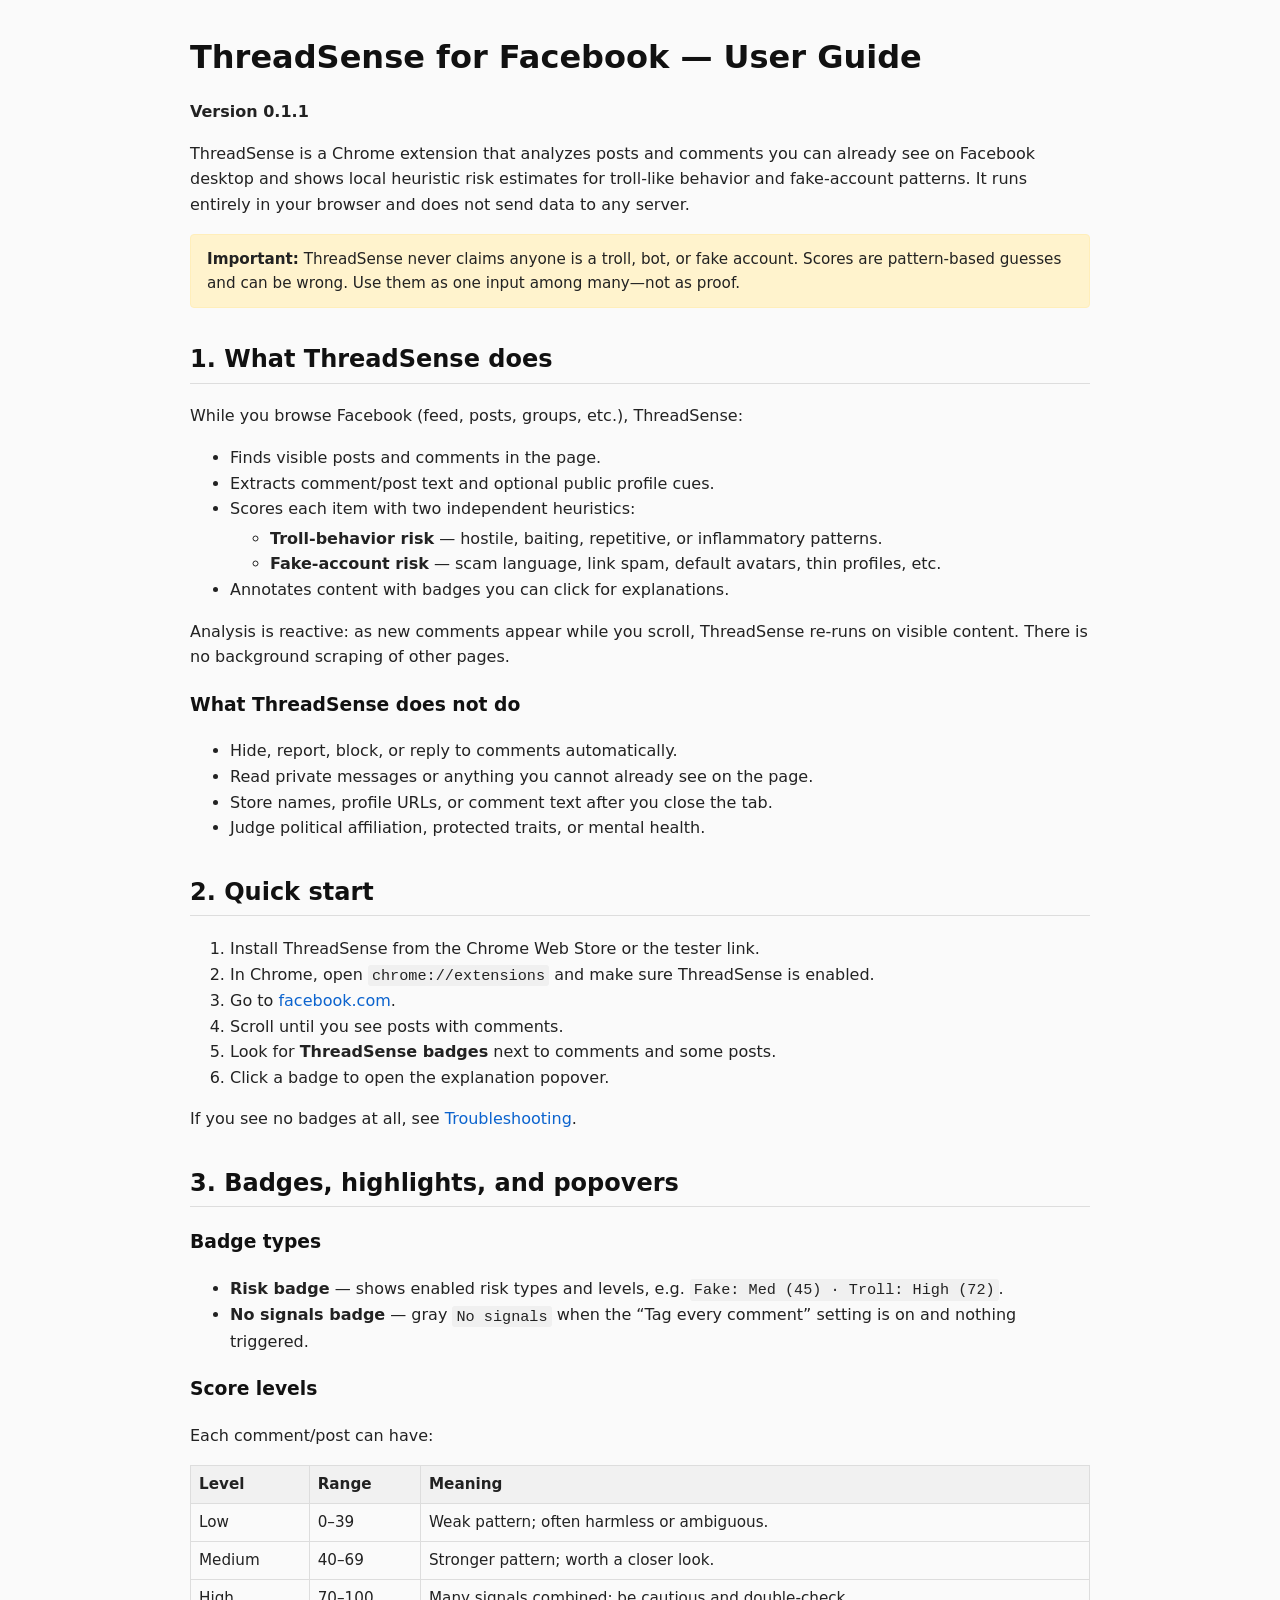
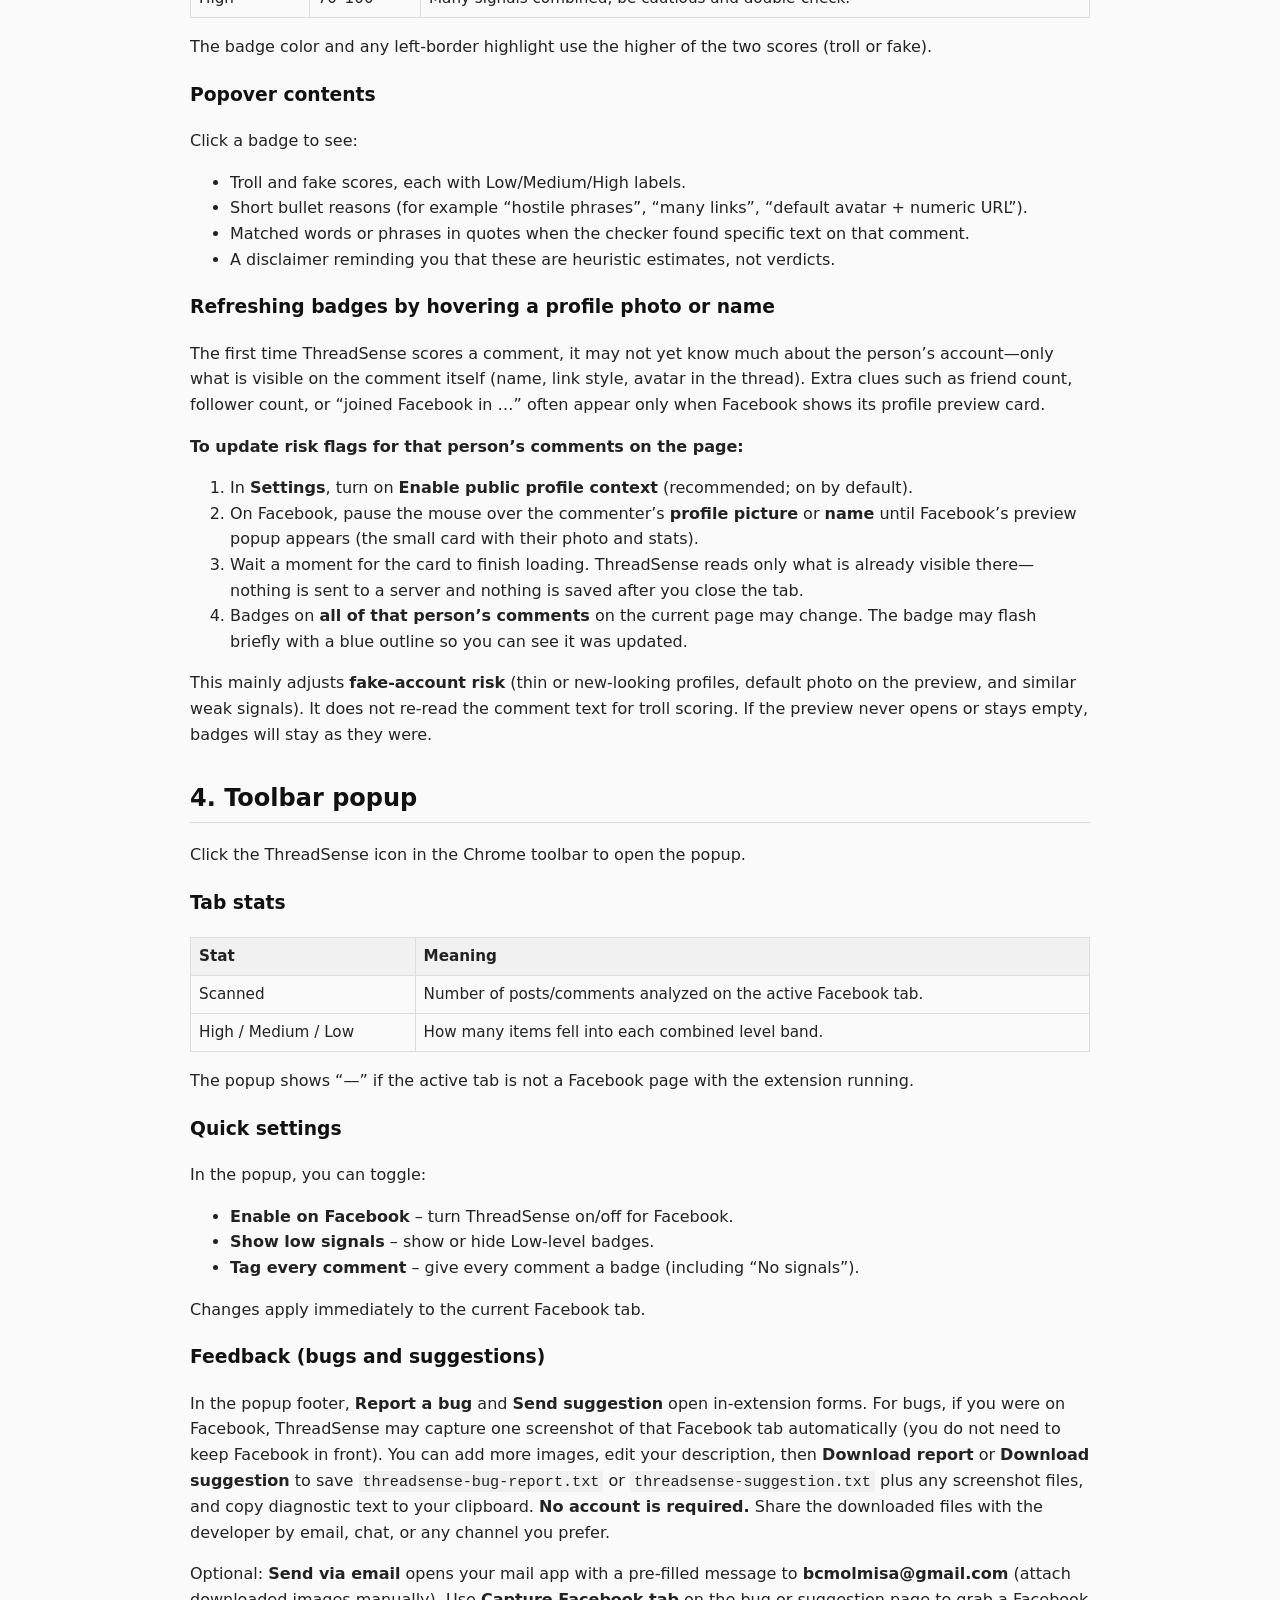
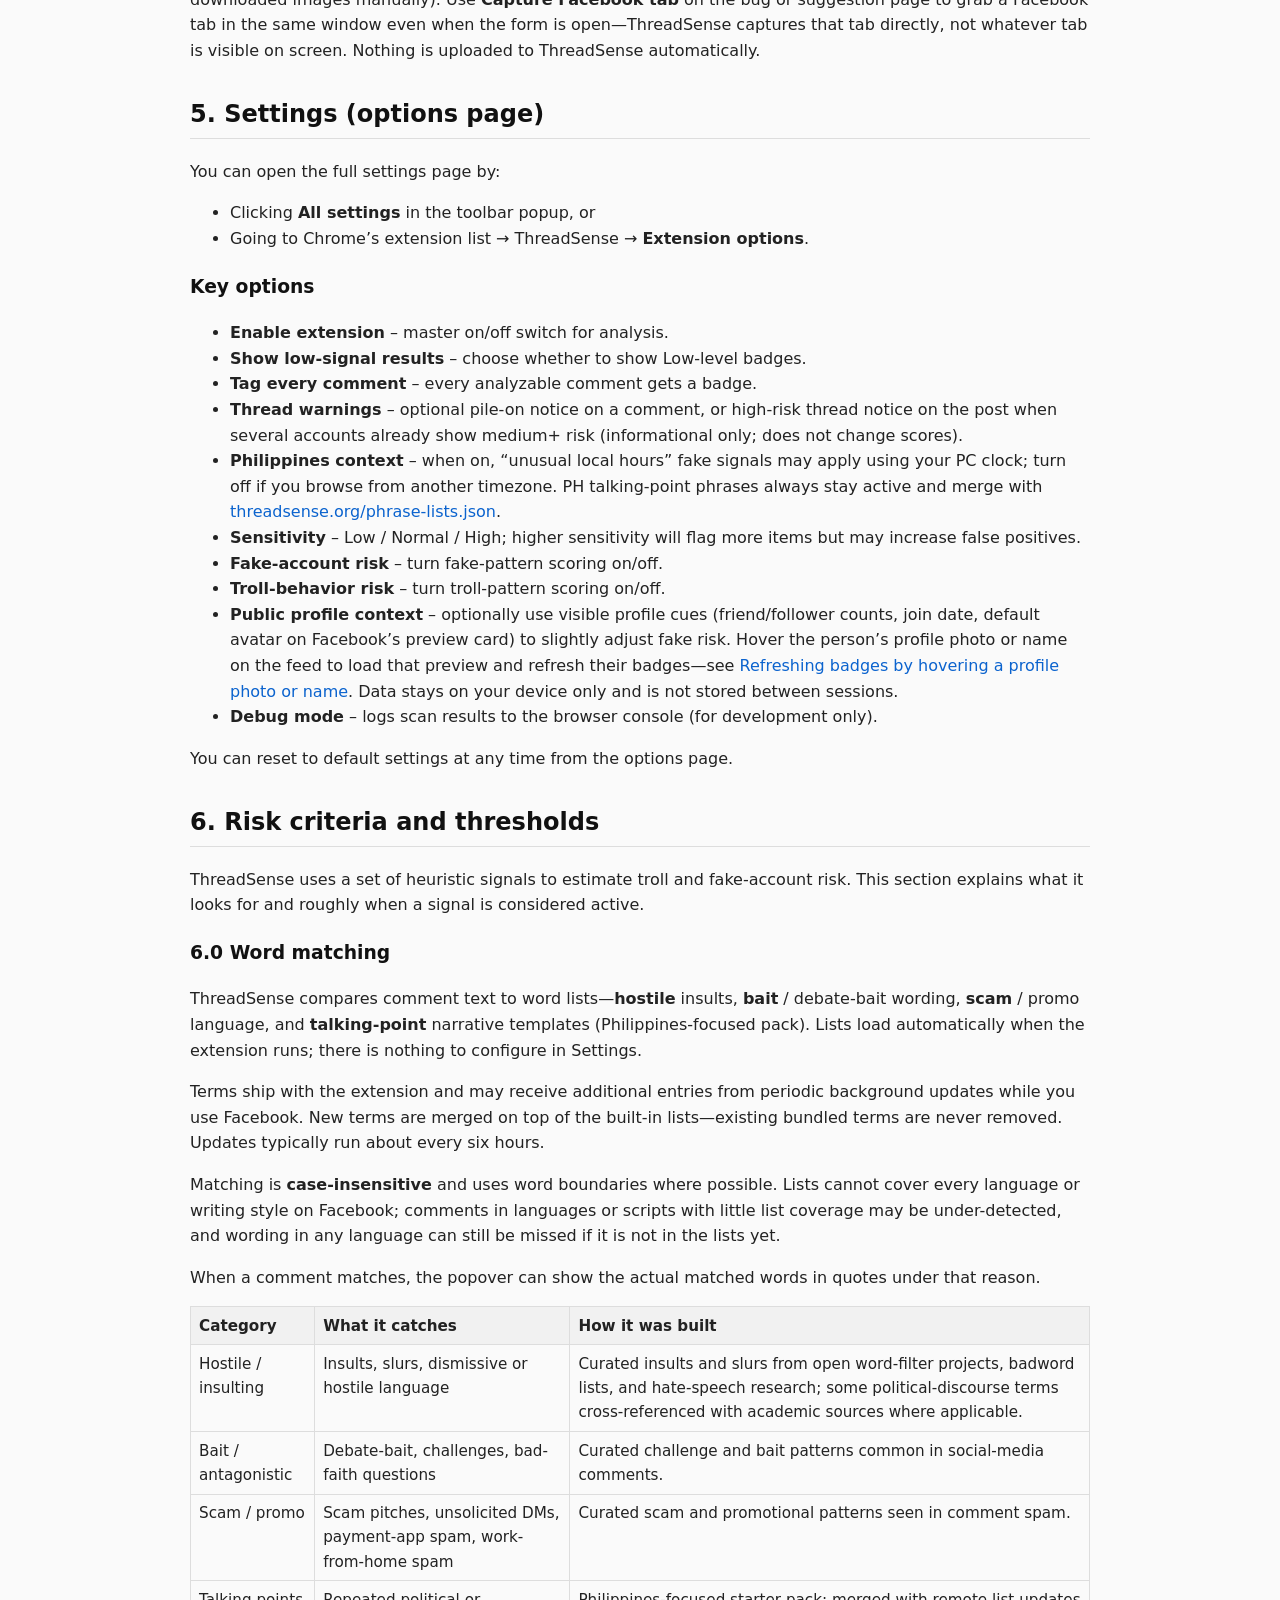
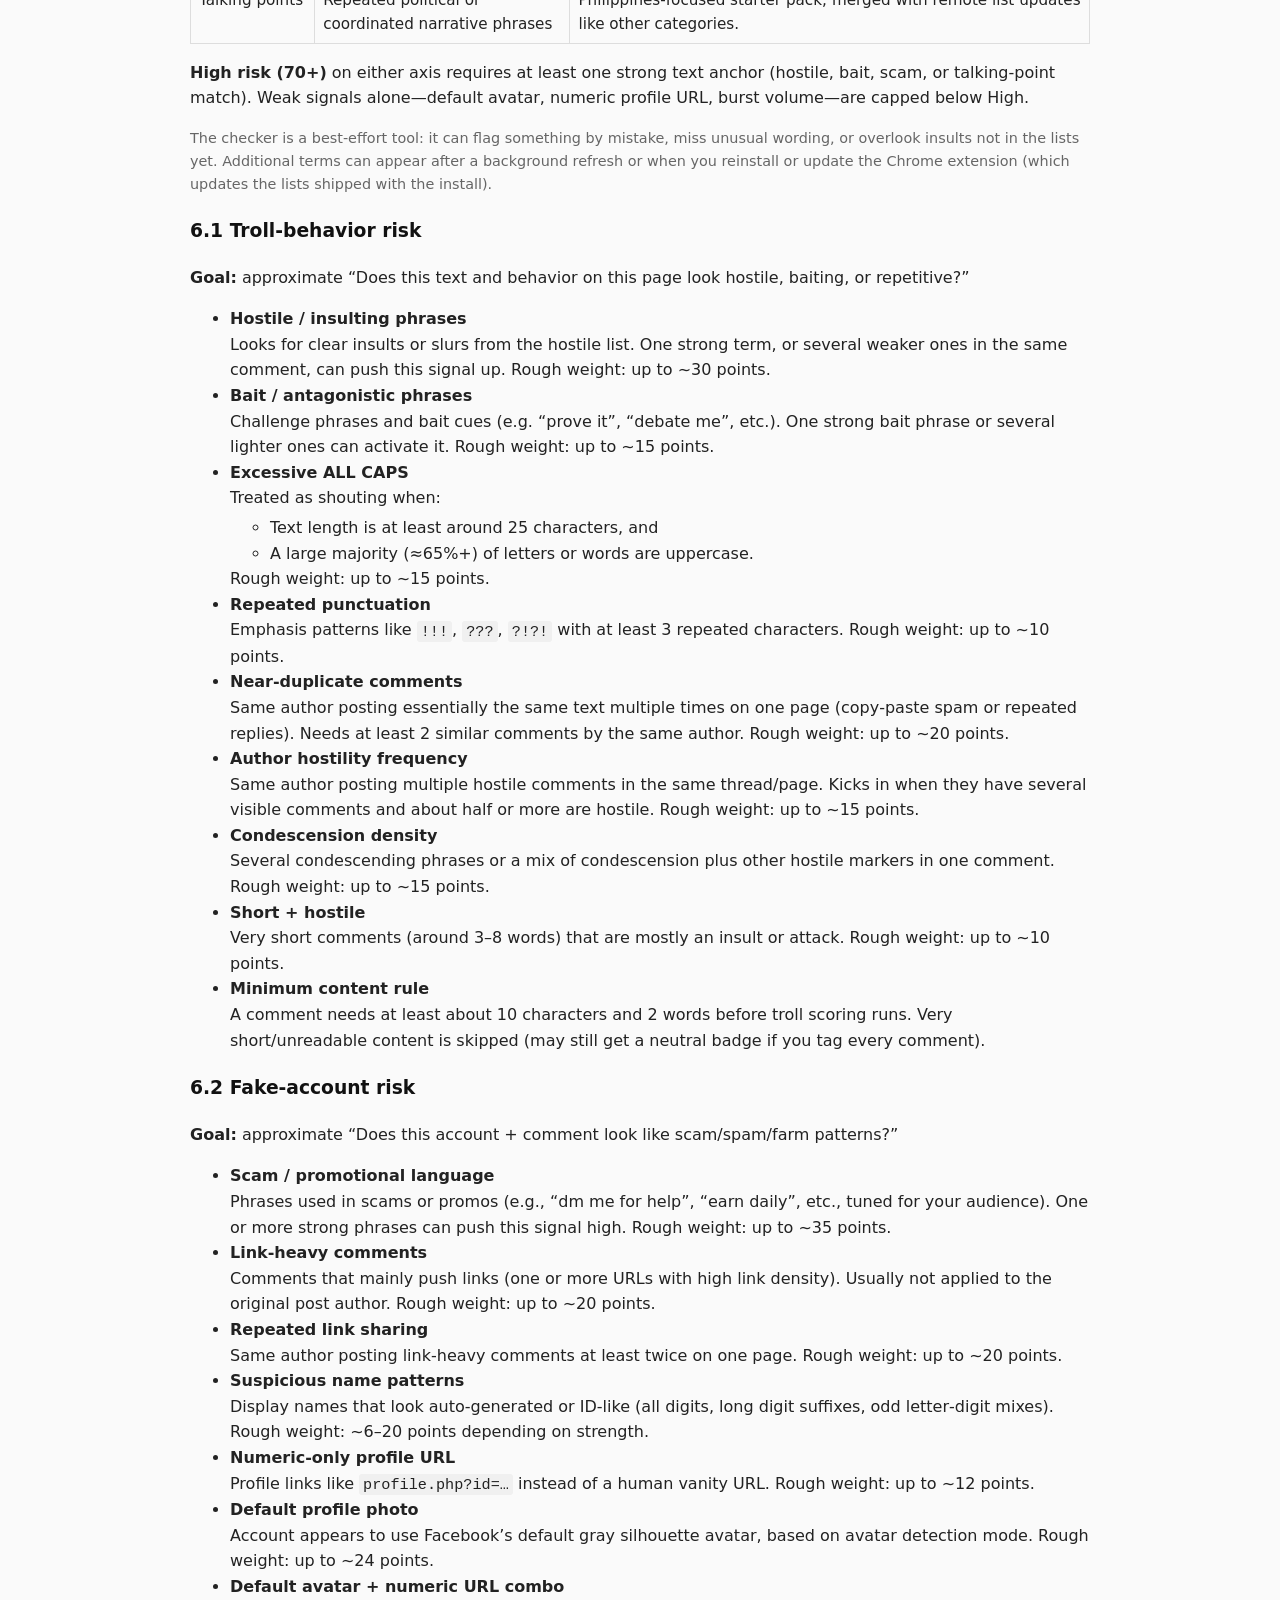
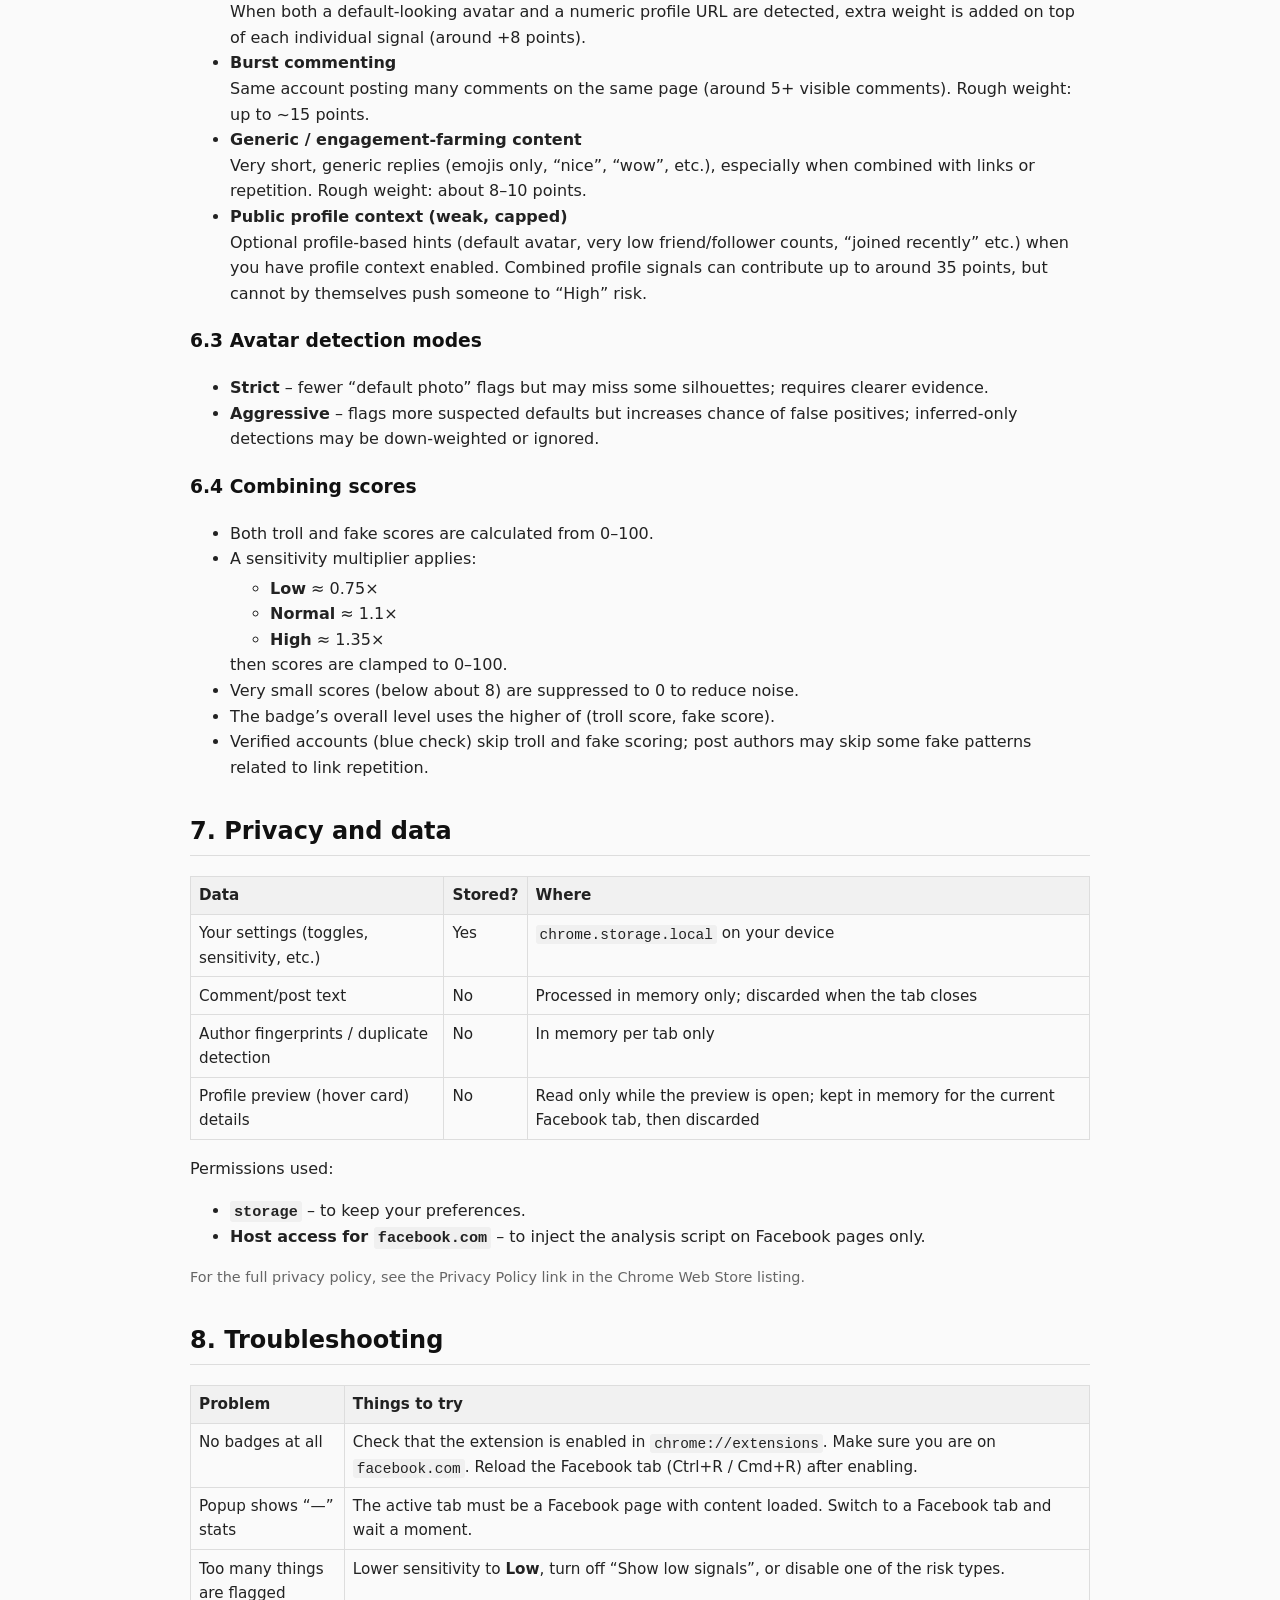
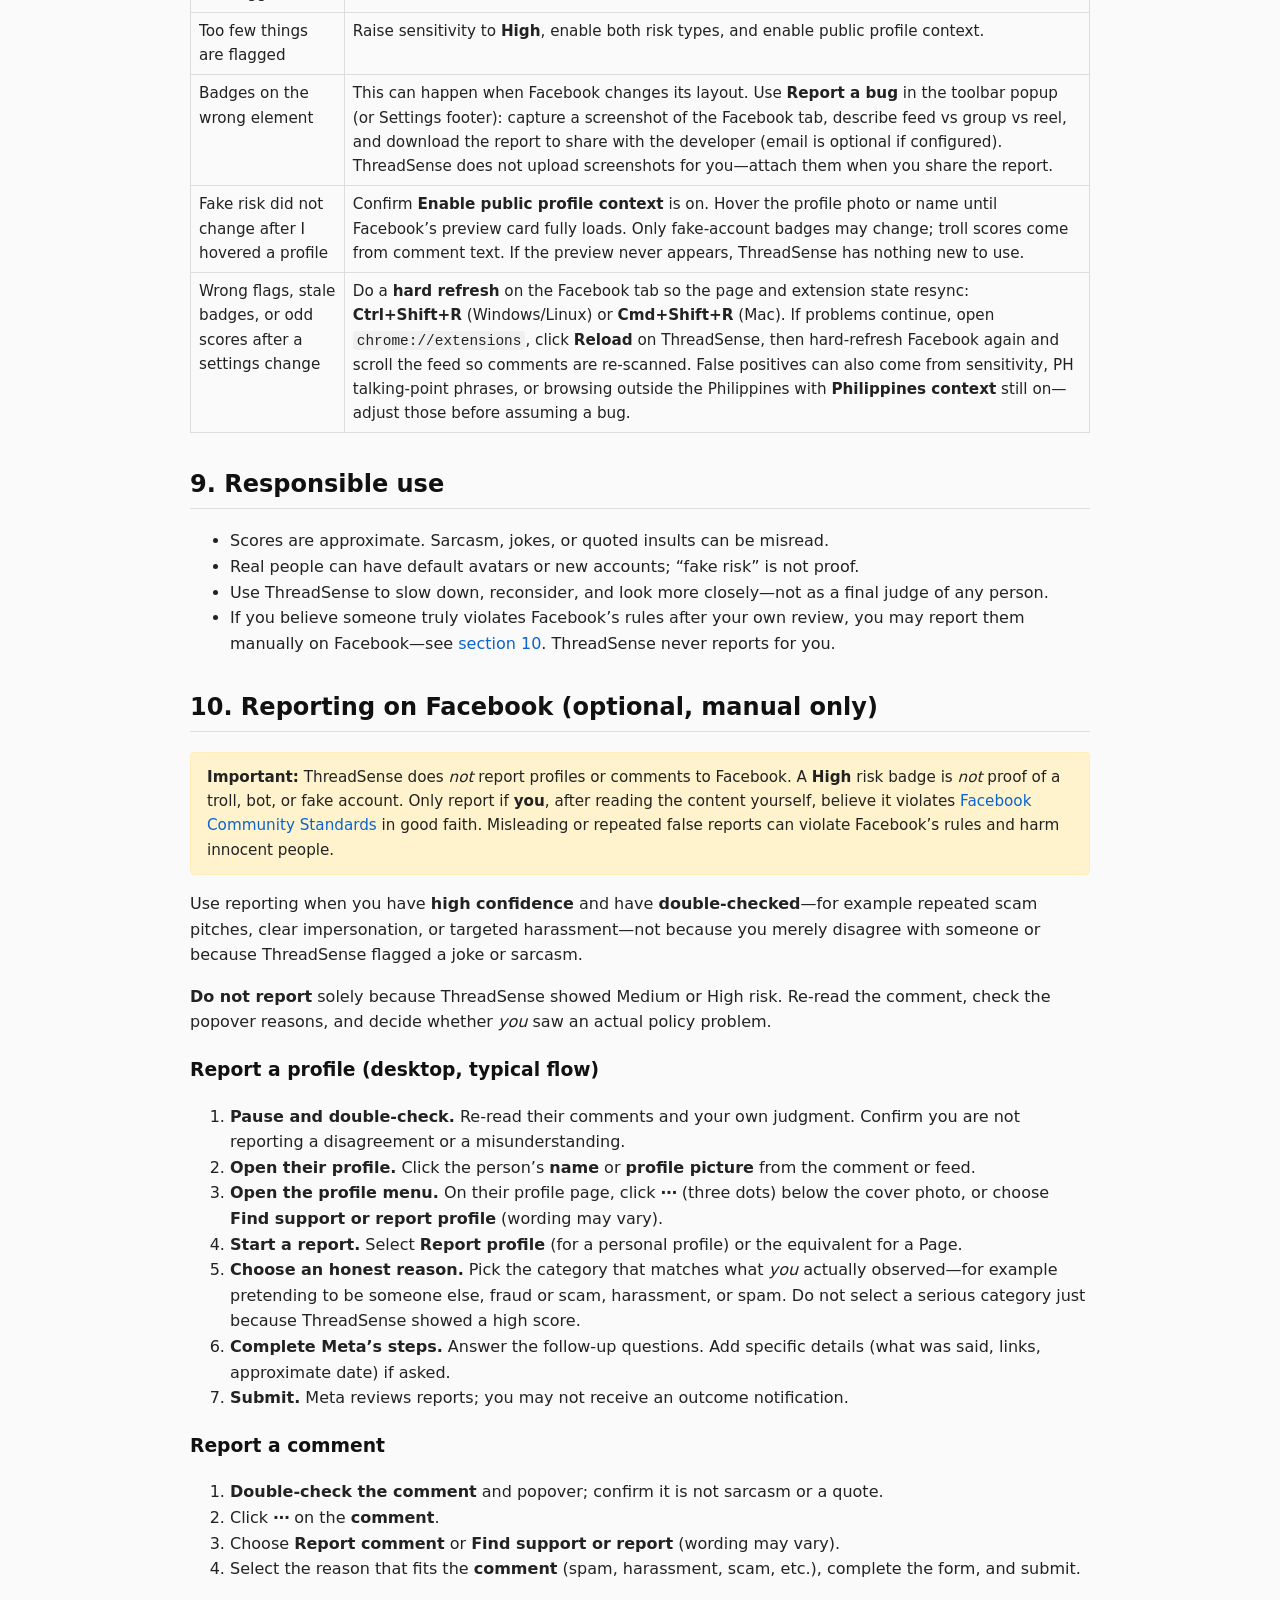
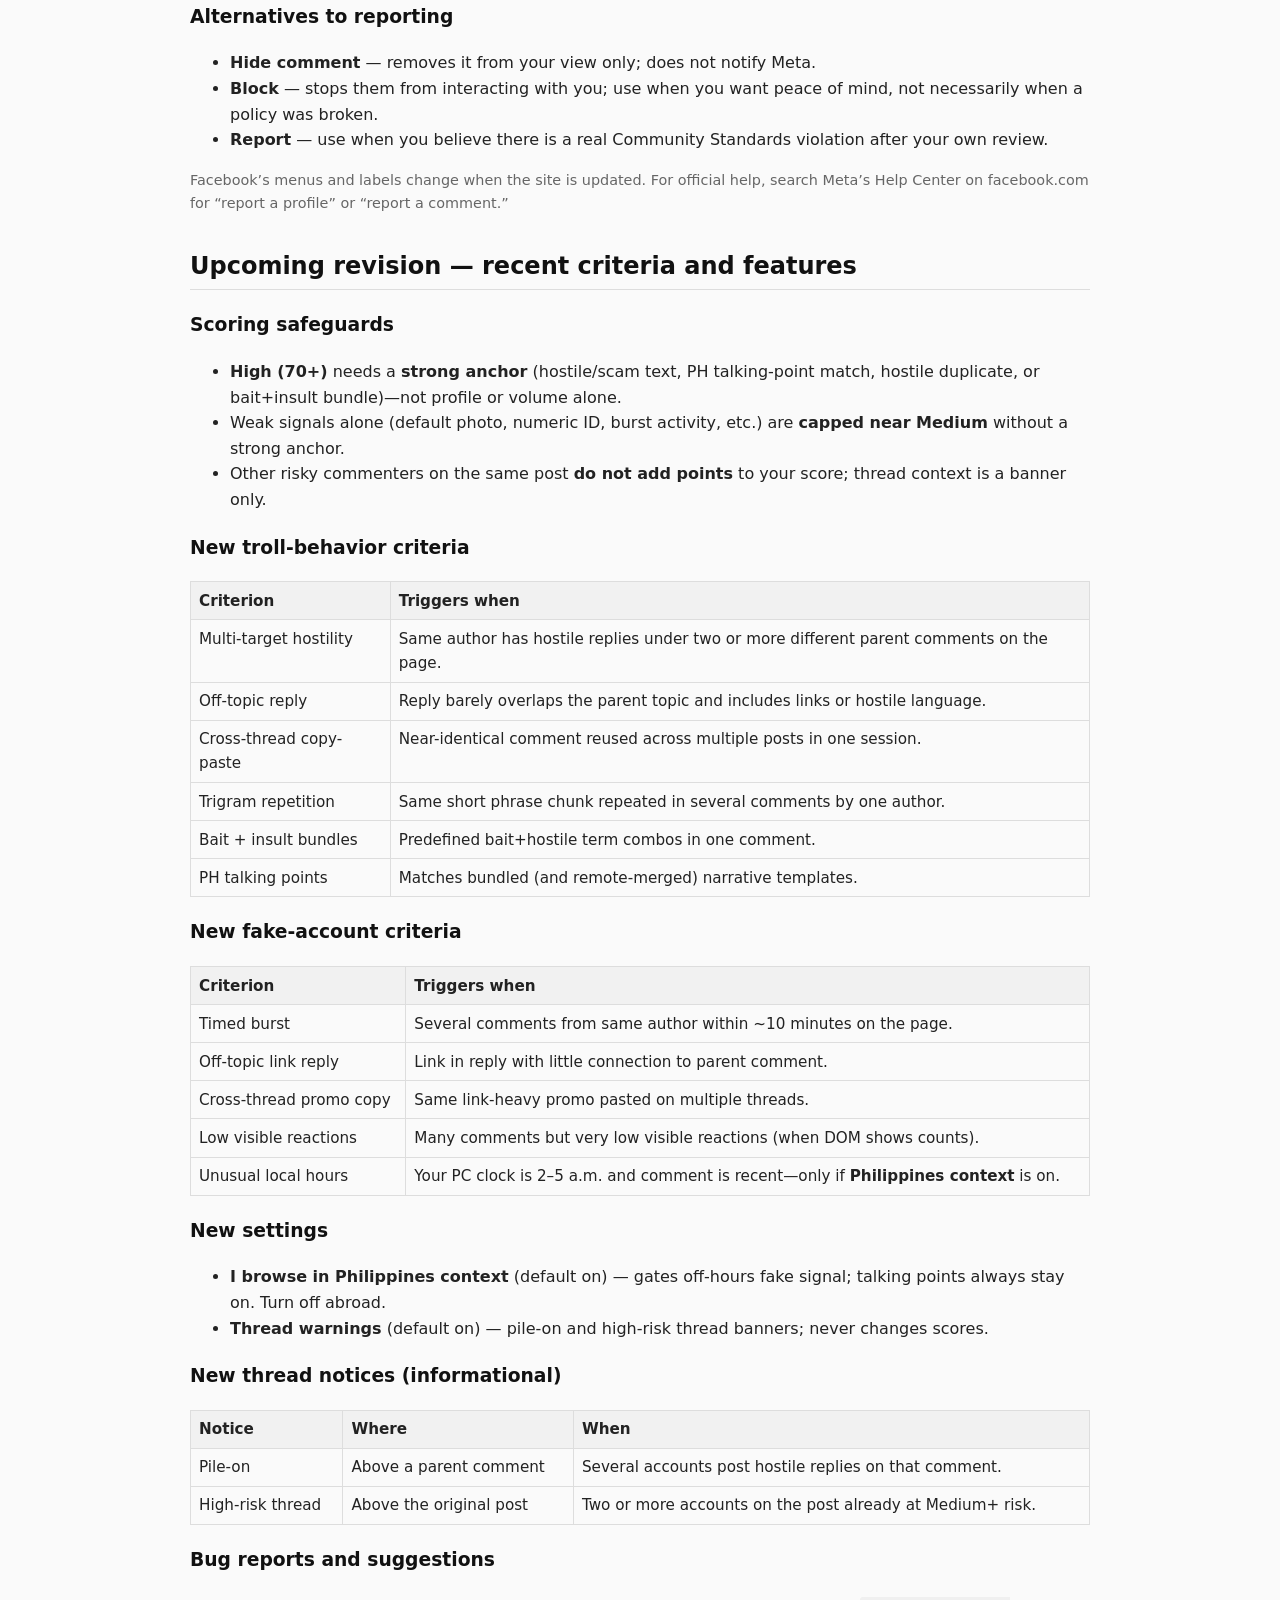
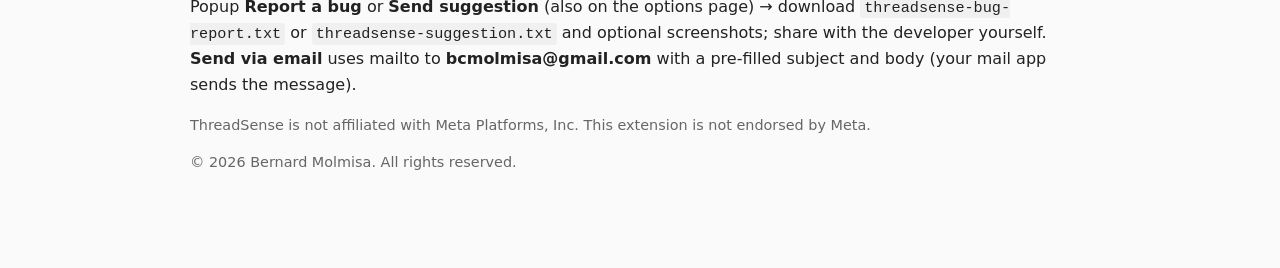
==== user-guide.html @ eebee3df "Sync phrase-lists and user-guide from fbtrolldetector" ====
<!DOCTYPE html>
<html lang="en">
<head>
  <meta charset="UTF-8">
  <title>ThreadSense for Facebook — User Guide</title>
  <meta name="viewport" content="width=device-width, initial-scale=1">
  <link rel="icon" href="assets/icons/icon32.png" type="image/png" sizes="32x32">
  <link rel="icon" href="assets/icons/icon16.png" type="image/png" sizes="16x16">
  <link rel="apple-touch-icon" href="assets/icons/icon128.png">
  <style>
    body {
      font-family: system-ui, -apple-system, BlinkMacSystemFont, "Segoe UI", sans-serif;
      max-width: 900px;
      margin: 2rem auto;
      padding: 0 1rem 3rem;
      line-height: 1.6;
      color: #222;
      background: #fafafa;
    }
    h1, h2, h3 {
      color: #111;
    }
    h1 {
      margin-bottom: 0.25rem;
    }
    h2 {
      margin-top: 2rem;
      border-bottom: 1px solid #ddd;
      padding-bottom: 0.25rem;
    }
    h3 {
      margin-top: 1.25rem;
    }
    code {
      font-family: ui-monospace, SFMono-Regular, Menlo, Monaco, Consolas, "Liberation Mono", "Courier New", monospace;
      background: #f0f0f0;
      padding: 0.1rem 0.25rem;
      border-radius: 3px;
      font-size: 0.95em;
    }
    pre {
      background: #111;
      color: #f5f5f5;
      padding: 0.75rem 1rem;
      overflow-x: auto;
      border-radius: 6px;
      font-size: 0.9em;
    }
    pre code {
      background: none;
      padding: 0;
      color: inherit;
    }
    table {
      border-collapse: collapse;
      width: 100%;
      margin: 1rem 0;
      font-size: 0.95em;
    }
    th, td {
      border: 1px solid #ddd;
      padding: 0.4rem 0.5rem;
      text-align: left;
      vertical-align: top;
    }
    th {
      background: #f1f1f1;
      font-weight: 600;
    }
    .badge {
      font-weight: 600;
    }
    .notice {
      padding: 0.75rem 1rem;
      background: #fff3cd;
      border: 1px solid #ffeeba;
      border-radius: 4px;
      margin: 1rem 0;
      font-size: 0.95em;
    }
    .muted {
      color: #666;
      font-size: 0.9em;
    }
    a {
      color: #0b63ce;
      text-decoration: none;
    }
    a:hover {
      text-decoration: underline;
    }
    ul {
      margin-top: 0.25rem;
    }
  </style>
</head>
<body>
  <h1>ThreadSense for Facebook — User Guide</h1>
  <p><strong>Version 0.1.1</strong></p>

  <p>
    ThreadSense is a Chrome extension that analyzes posts and comments you can already see on Facebook
    desktop and shows local heuristic risk estimates for troll-like behavior and fake-account patterns.
    It runs entirely in your browser and does not send data to any server.
  </p>

  <div class="notice">
    <strong>Important:</strong> ThreadSense never claims anyone is a troll, bot, or fake account.
    Scores are pattern-based guesses and can be wrong. Use them as one input among many—not as proof.
  </div>

  <h2>1. What ThreadSense does</h2>

  <p>While you browse Facebook (feed, posts, groups, etc.), ThreadSense:</p>
  <ul>
    <li>Finds visible posts and comments in the page.</li>
    <li>Extracts comment/post text and optional public profile cues.</li>
    <li>Scores each item with two independent heuristics:
      <ul>
        <li><strong>Troll-behavior risk</strong> — hostile, baiting, repetitive, or inflammatory patterns.</li>
        <li><strong>Fake-account risk</strong> — scam language, link spam, default avatars, thin profiles, etc.</li>
      </ul>
    </li>
    <li>Annotates content with badges you can click for explanations.</li>
  </ul>

  <p>
    Analysis is reactive: as new comments appear while you scroll, ThreadSense re-runs on visible content.
    There is no background scraping of other pages.
  </p>

  <h3>What ThreadSense does not do</h3>
  <ul>
    <li>Hide, report, block, or reply to comments automatically.</li>
    <li>Read private messages or anything you cannot already see on the page.</li>
    <li>Store names, profile URLs, or comment text after you close the tab.</li>
    <li>Judge political affiliation, protected traits, or mental health.</li>
  </ul>

  <h2>2. Quick start</h2>

  <ol>
    <li>Install ThreadSense from the Chrome Web Store or the tester link.</li>
    <li>In Chrome, open <code>chrome://extensions</code> and make sure ThreadSense is enabled.</li>
    <li>Go to <a href="https://www.facebook.com" target="_blank" rel="noopener">facebook.com</a>.</li>
    <li>Scroll until you see posts with comments.</li>
    <li>Look for <strong>ThreadSense badges</strong> next to comments and some posts.</li>
    <li>Click a badge to open the explanation popover.</li>
  </ol>

  <p>If you see no badges at all, see <a href="#troubleshooting">Troubleshooting</a>.</p>

  <h2>3. Badges, highlights, and popovers</h2>

  <h3>Badge types</h3>
  <ul>
    <li>
      <span class="badge">Risk badge</span> — shows enabled risk types and levels, e.g.
      <code>Fake: Med (45) · Troll: High (72)</code>.
    </li>
    <li>
      <span class="badge">No signals badge</span> — gray <code>No signals</code> when the “Tag every comment”
      setting is on and nothing triggered.
    </li>
  </ul>

  <h3>Score levels</h3>

  <p>Each comment/post can have:</p>
  <table>
    <thead>
      <tr>
        <th>Level</th>
        <th>Range</th>
        <th>Meaning</th>
      </tr>
    </thead>
    <tbody>
      <tr>
        <td>Low</td>
        <td>0–39</td>
        <td>Weak pattern; often harmless or ambiguous.</td>
      </tr>
      <tr>
        <td>Medium</td>
        <td>40–69</td>
        <td>Stronger pattern; worth a closer look.</td>
      </tr>
      <tr>
        <td>High</td>
        <td>70–100</td>
        <td>Many signals combined; be cautious and double-check.</td>
      </tr>
    </tbody>
  </table>

  <p>The badge color and any left-border highlight use the higher of the two scores (troll or fake).</p>

  <h3>Popover contents</h3>

  <p>Click a badge to see:</p>
  <ul>
    <li>Troll and fake scores, each with Low/Medium/High labels.</li>
    <li>Short bullet reasons (for example “hostile phrases”, “many links”, “default avatar + numeric URL”).</li>
    <li>Matched words or phrases in quotes when the checker found specific text on that comment.</li>
    <li>A disclaimer reminding you that these are heuristic estimates, not verdicts.</li>
  </ul>

  <h3 id="profile-hover">Refreshing badges by hovering a profile photo or name</h3>

  <p>
    The first time ThreadSense scores a comment, it may not yet know much about the person’s account—only
    what is visible on the comment itself (name, link style, avatar in the thread). Extra clues such as
    friend count, follower count, or “joined Facebook in …” often appear only when Facebook shows its
    profile preview card.
  </p>

  <p><strong>To update risk flags for that person’s comments on the page:</strong></p>
  <ol>
    <li>In <strong>Settings</strong>, turn on <strong>Enable public profile context</strong> (recommended; on by default).</li>
    <li>On Facebook, pause the mouse over the commenter’s <strong>profile picture</strong> or <strong>name</strong>
      until Facebook’s preview popup appears (the small card with their photo and stats).</li>
    <li>Wait a moment for the card to finish loading. ThreadSense reads only what is already visible there—nothing
      is sent to a server and nothing is saved after you close the tab.</li>
    <li>Badges on <strong>all of that person’s comments</strong> on the current page may change. The badge may
      flash briefly with a blue outline so you can see it was updated.</li>
  </ol>

  <p>
    This mainly adjusts <strong>fake-account risk</strong> (thin or new-looking profiles, default photo on the
    preview, and similar weak signals). It does not re-read the comment text for troll scoring. If the preview
    never opens or stays empty, badges will stay as they were.
  </p>

  <h2>4. Toolbar popup</h2>

  <p>Click the ThreadSense icon in the Chrome toolbar to open the popup.</p>

  <h3>Tab stats</h3>
  <table>
    <thead>
      <tr>
        <th>Stat</th>
        <th>Meaning</th>
      </tr>
    </thead>
    <tbody>
      <tr>
        <td>Scanned</td>
        <td>Number of posts/comments analyzed on the active Facebook tab.</td>
      </tr>
      <tr>
        <td>High / Medium / Low</td>
        <td>How many items fell into each combined level band.</td>
      </tr>
    </tbody>
  </table>

  <p>The popup shows “—” if the active tab is not a Facebook page with the extension running.</p>

  <h3>Quick settings</h3>

  <p>In the popup, you can toggle:</p>
  <ul>
    <li><strong>Enable on Facebook</strong> – turn ThreadSense on/off for Facebook.</li>
    <li><strong>Show low signals</strong> – show or hide Low-level badges.</li>
    <li><strong>Tag every comment</strong> – give every comment a badge (including “No signals”).</li>
  </ul>

  <p>Changes apply immediately to the current Facebook tab.</p>

  <h3>Feedback (bugs and suggestions)</h3>

  <p>
    In the popup footer, <strong>Report a bug</strong> and <strong>Send suggestion</strong> open in-extension forms.
    For bugs, if you were on Facebook, ThreadSense may capture one screenshot of that Facebook tab automatically
    (you do not need to keep Facebook in front). You can add more images, edit your description, then
    <strong>Download report</strong> or <strong>Download suggestion</strong> to save
    <code>threadsense-bug-report.txt</code> or <code>threadsense-suggestion.txt</code> plus any screenshot files,
    and copy diagnostic text to your clipboard. <strong>No account is required.</strong> Share the downloaded files
    with the developer by email, chat, or any channel you prefer.
  </p>
  <p>
    Optional: <strong>Send via email</strong> opens your mail app with a pre-filled message to
    <strong>bcmolmisa@gmail.com</strong> (attach downloaded images manually). Use <strong>Capture Facebook tab</strong>
    on the bug or suggestion page to grab a Facebook tab in the same window even when the form is open—ThreadSense
    captures that tab directly, not whatever tab is visible on screen. Nothing is uploaded to ThreadSense automatically.
  </p>

  <h2>5. Settings (options page)</h2>

  <p>You can open the full settings page by:</p>
  <ul>
    <li>Clicking <strong>All settings</strong> in the toolbar popup, or</li>
    <li>Going to Chrome’s extension list → ThreadSense → <strong>Extension options</strong>.</li>
  </ul>

  <h3>Key options</h3>

  <ul>
    <li><strong>Enable extension</strong> – master on/off switch for analysis.</li>
    <li><strong>Show low-signal results</strong> – choose whether to show Low-level badges.</li>
    <li><strong>Tag every comment</strong> – every analyzable comment gets a badge.</li>
    <li><strong>Thread warnings</strong> – optional pile-on notice on a comment, or high-risk thread notice on the post when several accounts already show medium+ risk (informational only; does not change scores).</li>
    <li><strong>Philippines context</strong> – when on, “unusual local hours” fake signals may apply using your PC clock; turn off if you browse from another timezone. PH talking-point phrases always stay active and merge with <a href="https://threadsense.org/phrase-lists.json">threadsense.org/phrase-lists.json</a>.</li>
    <li><strong>Sensitivity</strong> – Low / Normal / High; higher sensitivity will flag more items but may increase false positives.</li>
    <li><strong>Fake-account risk</strong> – turn fake-pattern scoring on/off.</li>
    <li><strong>Troll-behavior risk</strong> – turn troll-pattern scoring on/off.</li>
    <li><strong>Public profile context</strong> – optionally use visible profile cues (friend/follower counts, join date, default avatar on Facebook’s preview card) to slightly adjust fake risk. Hover the person’s profile photo or name on the feed to load that preview and refresh their badges—see <a href="#profile-hover">Refreshing badges by hovering a profile photo or name</a>. Data stays on your device only and is not stored between sessions.</li>
    <li><strong>Debug mode</strong> – logs scan results to the browser console (for development only).</li>
  </ul>

  <p>You can reset to default settings at any time from the options page.</p>

  <h2>6. Risk criteria and thresholds</h2>

  <p>
    ThreadSense uses a set of heuristic signals to estimate troll and fake-account risk. This section
    explains what it looks for and roughly when a signal is considered active.
  </p>

  <h3>6.0 Word matching</h3>

  <p>
    ThreadSense compares comment text to word lists—<strong>hostile</strong> insults,
    <strong>bait</strong> / debate-bait wording, <strong>scam</strong> / promo language, and
    <strong>talking-point</strong> narrative templates (Philippines-focused pack). Lists load
    automatically when the extension runs; there is nothing to configure in Settings.
  </p>

  <p>
    Terms ship with the extension and may receive additional entries from periodic background updates while
    you use Facebook. New terms are merged on top of the built-in lists—existing bundled terms are never
    removed. Updates typically run about every six hours.
  </p>

  <p>
    Matching is <strong>case-insensitive</strong> and uses word boundaries where possible. Lists cannot cover
    every language or writing style on Facebook; comments in languages or scripts with little list coverage may
    be under-detected, and wording in any language can still be missed if it is not in the lists yet.
  </p>

  <p>
    When a comment matches, the popover can show the actual matched words in quotes under that reason.
  </p>

  <table>
    <thead>
      <tr>
        <th>Category</th>
        <th>What it catches</th>
        <th>How it was built</th>
      </tr>
    </thead>
    <tbody>
      <tr>
        <td>Hostile / insulting</td>
        <td>Insults, slurs, dismissive or hostile language</td>
        <td>
          Curated insults and slurs from open word-filter projects, badword lists, and hate-speech research;
          some political-discourse terms cross-referenced with academic sources where applicable.
        </td>
      </tr>
      <tr>
        <td>Bait / antagonistic</td>
        <td>Debate-bait, challenges, bad-faith questions</td>
        <td>Curated challenge and bait patterns common in social-media comments.</td>
      </tr>
      <tr>
        <td>Scam / promo</td>
        <td>Scam pitches, unsolicited DMs, payment-app spam, work-from-home spam</td>
        <td>Curated scam and promotional patterns seen in comment spam.</td>
      </tr>
      <tr>
        <td>Talking points</td>
        <td>Repeated political or coordinated narrative phrases</td>
        <td>Philippines-focused starter pack; merged with remote list updates like other categories.</td>
      </tr>
    </tbody>
  </table>

  <p>
    <strong>High risk (70+)</strong> on either axis requires at least one strong text anchor (hostile, bait, scam,
    or talking-point match). Weak signals alone—default avatar, numeric profile URL, burst volume—are capped below High.
  </p>

  <p class="muted">
    The checker is a best-effort tool: it can flag something by mistake, miss unusual wording, or overlook
    insults not in the lists yet. Additional terms can appear after a background refresh or when you reinstall
    or update the Chrome extension (which updates the lists shipped with the install).
  </p>

  <h3>6.1 Troll‑behavior risk</h3>

  <p><strong>Goal:</strong> approximate “Does this text and behavior on this page look hostile, baiting, or repetitive?”</p>

  <ul>
    <li>
      <strong>Hostile / insulting phrases</strong><br>
      Looks for clear insults or slurs from the hostile list. One strong term,
      or several weaker ones in the same comment, can push this signal up. Rough weight: up to ~30 points.
    </li>
    <li>
      <strong>Bait / antagonistic phrases</strong><br>
      Challenge phrases and bait cues (e.g. “prove it”, “debate me”, etc.). One strong bait phrase or several
      lighter ones can activate it. Rough weight: up to ~15 points.
    </li>
    <li>
      <strong>Excessive ALL CAPS</strong><br>
      Treated as shouting when:
      <ul>
        <li>Text length is at least around 25 characters, and</li>
        <li>A large majority (≈65%+) of letters or words are uppercase.</li>
      </ul>
      Rough weight: up to ~15 points.
    </li>
    <li>
      <strong>Repeated punctuation</strong><br>
      Emphasis patterns like <code>!!!</code>, <code>???</code>, <code>?!?!</code> with at least 3 repeated characters.
      Rough weight: up to ~10 points.
    </li>
    <li>
      <strong>Near‑duplicate comments</strong><br>
      Same author posting essentially the same text multiple times on one page (copy‑paste spam or repeated replies).
      Needs at least 2 similar comments by the same author. Rough weight: up to ~20 points.
    </li>
    <li>
      <strong>Author hostility frequency</strong><br>
      Same author posting multiple hostile comments in the same thread/page. Kicks in when they have several visible
      comments and about half or more are hostile. Rough weight: up to ~15 points.
    </li>
    <li>
      <strong>Condescension density</strong><br>
      Several condescending phrases or a mix of condescension plus other hostile markers in one comment.
      Rough weight: up to ~15 points.
    </li>
    <li>
      <strong>Short + hostile</strong><br>
      Very short comments (around 3–8 words) that are mostly an insult or attack.
      Rough weight: up to ~10 points.
    </li>
    <li>
      <strong>Minimum content rule</strong><br>
      A comment needs at least about 10 characters and 2 words before troll scoring runs.
      Very short/unreadable content is skipped (may still get a neutral badge if you tag every comment).
    </li>
  </ul>

  <h3>6.2 Fake‑account risk</h3>

  <p><strong>Goal:</strong> approximate “Does this account + comment look like scam/spam/farm patterns?”</p>

  <ul>
    <li>
      <strong>Scam / promotional language</strong><br>
      Phrases used in scams or promos (e.g., “dm me for help”, “earn daily”, etc., tuned for your audience).
      One or more strong phrases can push this signal high. Rough weight: up to ~35 points.
    </li>
    <li>
      <strong>Link‑heavy comments</strong><br>
      Comments that mainly push links (one or more URLs with high link density). Usually not applied to the original
      post author. Rough weight: up to ~20 points.
    </li>
    <li>
      <strong>Repeated link sharing</strong><br>
      Same author posting link‑heavy comments at least twice on one page. Rough weight: up to ~20 points.
    </li>
    <li>
      <strong>Suspicious name patterns</strong><br>
      Display names that look auto‑generated or ID‑like (all digits, long digit suffixes, odd letter‑digit mixes).
      Rough weight: ~6–20 points depending on strength.
    </li>
    <li>
      <strong>Numeric‑only profile URL</strong><br>
      Profile links like <code>profile.php?id=…</code> instead of a human vanity URL.
      Rough weight: up to ~12 points.
    </li>
    <li>
      <strong>Default profile photo</strong><br>
      Account appears to use Facebook’s default gray silhouette avatar, based on avatar detection mode.
      Rough weight: up to ~24 points.
    </li>
    <li>
      <strong>Default avatar + numeric URL combo</strong><br>
      When both a default-looking avatar and a numeric profile URL are detected, extra weight is added on top of each
      individual signal (around +8 points).
    </li>
    <li>
      <strong>Burst commenting</strong><br>
      Same account posting many comments on the same page (around 5+ visible comments).
      Rough weight: up to ~15 points.
    </li>
    <li>
      <strong>Generic / engagement‑farming content</strong><br>
      Very short, generic replies (emojis only, “nice”, “wow”, etc.), especially when combined with links or repetition.
      Rough weight: about 8–10 points.
    </li>
    <li>
      <strong>Public profile context (weak, capped)</strong><br>
      Optional profile-based hints (default avatar, very low friend/follower counts, “joined recently” etc.) when you
      have profile context enabled. Combined profile signals can contribute up to around 35 points, but cannot by
      themselves push someone to “High” risk.
    </li>
  </ul>

  <h3>6.3 Avatar detection modes</h3>

  <ul>
    <li><strong>Strict</strong> – fewer “default photo” flags but may miss some silhouettes; requires clearer evidence.</li>
    <li><strong>Aggressive</strong> – flags more suspected defaults but increases chance of false positives; inferred-only
      detections may be down‑weighted or ignored.</li>
  </ul>

  <h3>6.4 Combining scores</h3>

  <ul>
    <li>Both troll and fake scores are calculated from 0–100.</li>
    <li>A sensitivity multiplier applies:
      <ul>
        <li><strong>Low</strong> ≈ 0.75×</li>
        <li><strong>Normal</strong> ≈ 1.1×</li>
        <li><strong>High</strong> ≈ 1.35×</li>
      </ul>
      then scores are clamped to 0–100.
    </li>
    <li>Very small scores (below about 8) are suppressed to 0 to reduce noise.</li>
    <li>The badge’s overall level uses the higher of (troll score, fake score).</li>
    <li>Verified accounts (blue check) skip troll and fake scoring; post authors may skip some fake patterns related to link repetition.</li>
  </ul>

  <h2>7. Privacy and data</h2>

  <table>
    <thead>
      <tr>
        <th>Data</th>
        <th>Stored?</th>
        <th>Where</th>
      </tr>
    </thead>
    <tbody>
      <tr>
        <td>Your settings (toggles, sensitivity, etc.)</td>
        <td>Yes</td>
        <td><code>chrome.storage.local</code> on your device</td>
      </tr>
      <tr>
        <td>Comment/post text</td>
        <td>No</td>
        <td>Processed in memory only; discarded when the tab closes</td>
      </tr>
      <tr>
        <td>Author fingerprints / duplicate detection</td>
        <td>No</td>
        <td>In memory per tab only</td>
      </tr>
      <tr>
        <td>Profile preview (hover card) details</td>
        <td>No</td>
        <td>Read only while the preview is open; kept in memory for the current Facebook tab, then discarded</td>
      </tr>
    </tbody>
  </table>

  <p>Permissions used:</p>
  <ul>
    <li><strong><code>storage</code></strong> – to keep your preferences.</li>
    <li><strong>Host access for <code>facebook.com</code></strong> – to inject the analysis script on Facebook pages only.</li>
  </ul>

  <p class="muted">
    For the full privacy policy, see the Privacy Policy link in the Chrome Web Store listing.
  </p>

  <h2 id="troubleshooting">8. Troubleshooting</h2>

  <table>
    <thead>
      <tr>
        <th>Problem</th>
        <th>Things to try</th>
      </tr>
    </thead>
    <tbody>
      <tr>
        <td>No badges at all</td>
        <td>
          Check that the extension is enabled in <code>chrome://extensions</code>.
          Make sure you are on <code>facebook.com</code>. Reload the Facebook tab
          (Ctrl+R / Cmd+R) after enabling.
        </td>
      </tr>
      <tr>
        <td>Popup shows “—” stats</td>
        <td>The active tab must be a Facebook page with content loaded. Switch to a Facebook tab and wait a moment.</td>
      </tr>
      <tr>
        <td>Too many things are flagged</td>
        <td>Lower sensitivity to <strong>Low</strong>, turn off “Show low signals”, or disable one of the risk types.</td>
      </tr>
      <tr>
        <td>Too few things are flagged</td>
        <td>Raise sensitivity to <strong>High</strong>, enable both risk types, and enable public profile context.</td>
      </tr>
      <tr>
        <td>Badges on the wrong element</td>
        <td>
          This can happen when Facebook changes its layout. Use <strong>Report a bug</strong> in the toolbar popup
          (or Settings footer): capture a screenshot of the Facebook tab, describe feed vs group vs reel, and
          download the report to share with the developer (email is optional if configured).
          ThreadSense does not upload screenshots for you—attach them when you share the report.
        </td>
      </tr>
      <tr>
        <td>Fake risk did not change after I hovered a profile</td>
        <td>
          Confirm <strong>Enable public profile context</strong> is on. Hover the profile photo or name until
          Facebook’s preview card fully loads. Only fake-account badges may change; troll scores come from
          comment text. If the preview never appears, ThreadSense has nothing new to use.
        </td>
      </tr>
      <tr>
        <td>Wrong flags, stale badges, or odd scores after a settings change</td>
        <td>
          Do a <strong>hard refresh</strong> on the Facebook tab so the page and extension state resync:
          <strong>Ctrl+Shift+R</strong> (Windows/Linux) or <strong>Cmd+Shift+R</strong> (Mac).
          If problems continue, open <code>chrome://extensions</code>, click <strong>Reload</strong> on
          ThreadSense, then hard-refresh Facebook again and scroll the feed so comments are re-scanned.
          False positives can also come from sensitivity, PH talking-point phrases, or browsing outside
          the Philippines with <strong>Philippines context</strong> still on—adjust those before assuming a bug.
        </td>
      </tr>
    </tbody>
  </table>

  <h2>9. Responsible use</h2>

  <ul>
    <li>Scores are approximate. Sarcasm, jokes, or quoted insults can be misread.</li>
    <li>Real people can have default avatars or new accounts; “fake risk” is not proof.</li>
    <li>Use ThreadSense to slow down, reconsider, and look more closely—not as a final judge of any person.</li>
    <li>If you believe someone truly violates Facebook’s rules after your own review, you may report them manually on Facebook—see <a href="#reporting-on-facebook">section 10</a>. ThreadSense never reports for you.</li>
  </ul>

  <h2 id="reporting-on-facebook">10. Reporting on Facebook (optional, manual only)</h2>

  <div class="notice">
    <strong>Important:</strong> ThreadSense does <em>not</em> report profiles or comments to Facebook.
    A <strong>High</strong> risk badge is <em>not</em> proof of a troll, bot, or fake account.
    Only report if <strong>you</strong>, after reading the content yourself, believe it violates
    <a href="https://transparency.fb.com/policies/community-standards/" rel="noopener noreferrer">Facebook Community Standards</a>
    in good faith. Misleading or repeated false reports can violate Facebook’s rules and harm innocent people.
  </div>

  <p>
    Use reporting when you have <strong>high confidence</strong> and have <strong>double-checked</strong>—for example
    repeated scam pitches, clear impersonation, or targeted harassment—not because you merely disagree with someone
    or because ThreadSense flagged a joke or sarcasm.
  </p>

  <p>
    <strong>Do not report</strong> solely because ThreadSense showed Medium or High risk.
    Re-read the comment, check the popover reasons, and decide whether <em>you</em> saw an actual policy problem.
  </p>

  <h3>Report a profile (desktop, typical flow)</h3>
  <ol>
    <li><strong>Pause and double-check.</strong> Re-read their comments and your own judgment. Confirm you are not reporting a disagreement or a misunderstanding.</li>
    <li><strong>Open their profile.</strong> Click the person’s <strong>name</strong> or <strong>profile picture</strong> from the comment or feed.</li>
    <li><strong>Open the profile menu.</strong> On their profile page, click <strong>⋯</strong> (three dots) below the cover photo, or choose <strong>Find support or report profile</strong> (wording may vary).</li>
    <li><strong>Start a report.</strong> Select <strong>Report profile</strong> (for a personal profile) or the equivalent for a Page.</li>
    <li><strong>Choose an honest reason.</strong> Pick the category that matches what <em>you</em> actually observed—for example pretending to be someone else, fraud or scam, harassment, or spam. Do not select a serious category just because ThreadSense showed a high score.</li>
    <li><strong>Complete Meta’s steps.</strong> Answer the follow-up questions. Add specific details (what was said, links, approximate date) if asked.</li>
    <li><strong>Submit.</strong> Meta reviews reports; you may not receive an outcome notification.</li>
  </ol>

  <h3>Report a comment</h3>
  <ol>
    <li><strong>Double-check the comment</strong> and popover; confirm it is not sarcasm or a quote.</li>
    <li>Click <strong>⋯</strong> on the <strong>comment</strong>.</li>
    <li>Choose <strong>Report comment</strong> or <strong>Find support or report</strong> (wording may vary).</li>
    <li>Select the reason that fits the <strong>comment</strong> (spam, harassment, scam, etc.), complete the form, and submit.</li>
  </ol>

  <h3>Alternatives to reporting</h3>
  <ul>
    <li><strong>Hide comment</strong> — removes it from your view only; does not notify Meta.</li>
    <li><strong>Block</strong> — stops them from interacting with you; use when you want peace of mind, not necessarily when a policy was broken.</li>
    <li><strong>Report</strong> — use when you believe there is a real Community Standards violation after your own review.</li>
  </ul>

  <p class="muted">
    Facebook’s menus and labels change when the site is updated. For official help, search Meta’s Help Center on facebook.com for “report a profile” or “report a comment.”
  </p>

  <h2 id="upcoming-revision">Upcoming revision — recent criteria and features</h2>

  <h3>Scoring safeguards</h3>
  <ul>
    <li><strong>High (70+)</strong> needs a <strong>strong anchor</strong> (hostile/scam text, PH talking-point match, hostile duplicate, or bait+insult bundle)—not profile or volume alone.</li>
    <li>Weak signals alone (default photo, numeric ID, burst activity, etc.) are <strong>capped near Medium</strong> without a strong anchor.</li>
    <li>Other risky commenters on the same post <strong>do not add points</strong> to your score; thread context is a banner only.</li>
  </ul>

  <h3>New troll-behavior criteria</h3>
  <table>
    <thead><tr><th>Criterion</th><th>Triggers when</th></tr></thead>
    <tbody>
      <tr><td>Multi-target hostility</td><td>Same author has hostile replies under two or more different parent comments on the page.</td></tr>
      <tr><td>Off-topic reply</td><td>Reply barely overlaps the parent topic and includes links or hostile language.</td></tr>
      <tr><td>Cross-thread copy-paste</td><td>Near-identical comment reused across multiple posts in one session.</td></tr>
      <tr><td>Trigram repetition</td><td>Same short phrase chunk repeated in several comments by one author.</td></tr>
      <tr><td>Bait + insult bundles</td><td>Predefined bait+hostile term combos in one comment.</td></tr>
      <tr><td>PH talking points</td><td>Matches bundled (and remote-merged) narrative templates.</td></tr>
    </tbody>
  </table>

  <h3>New fake-account criteria</h3>
  <table>
    <thead><tr><th>Criterion</th><th>Triggers when</th></tr></thead>
    <tbody>
      <tr><td>Timed burst</td><td>Several comments from same author within ~10 minutes on the page.</td></tr>
      <tr><td>Off-topic link reply</td><td>Link in reply with little connection to parent comment.</td></tr>
      <tr><td>Cross-thread promo copy</td><td>Same link-heavy promo pasted on multiple threads.</td></tr>
      <tr><td>Low visible reactions</td><td>Many comments but very low visible reactions (when DOM shows counts).</td></tr>
      <tr><td>Unusual local hours</td><td>Your PC clock is 2–5 a.m. and comment is recent—only if <strong>Philippines context</strong> is on.</td></tr>
    </tbody>
  </table>

  <h3>New settings</h3>
  <ul>
    <li><strong>I browse in Philippines context</strong> (default on) — gates off-hours fake signal; talking points always stay on. Turn off abroad.</li>
    <li><strong>Thread warnings</strong> (default on) — pile-on and high-risk thread banners; never changes scores.</li>
  </ul>

  <h3>New thread notices (informational)</h3>
  <table>
    <thead><tr><th>Notice</th><th>Where</th><th>When</th></tr></thead>
    <tbody>
      <tr><td>Pile-on</td><td>Above a parent comment</td><td>Several accounts post hostile replies on that comment.</td></tr>
      <tr><td>High-risk thread</td><td>Above the original post</td><td>Two or more accounts on the post already at Medium+ risk.</td></tr>
    </tbody>
  </table>

  <h3>Bug reports and suggestions</h3>
  <p>
    Popup <strong>Report a bug</strong> or <strong>Send suggestion</strong> (also on the options page) → download
    <code>threadsense-bug-report.txt</code> or <code>threadsense-suggestion.txt</code> and optional screenshots;
    share with the developer yourself. <strong>Send via email</strong> uses mailto to
    <strong>bcmolmisa@gmail.com</strong> with a pre-filled subject and body (your mail app sends the message).
  </p>

  <p class="muted">
    ThreadSense is not affiliated with Meta Platforms, Inc. This extension is not endorsed by Meta.
  </p>

  <p class="muted">
    © 2026 Bernard Molmisa. All rights reserved.
  </p>
</body>
</html>
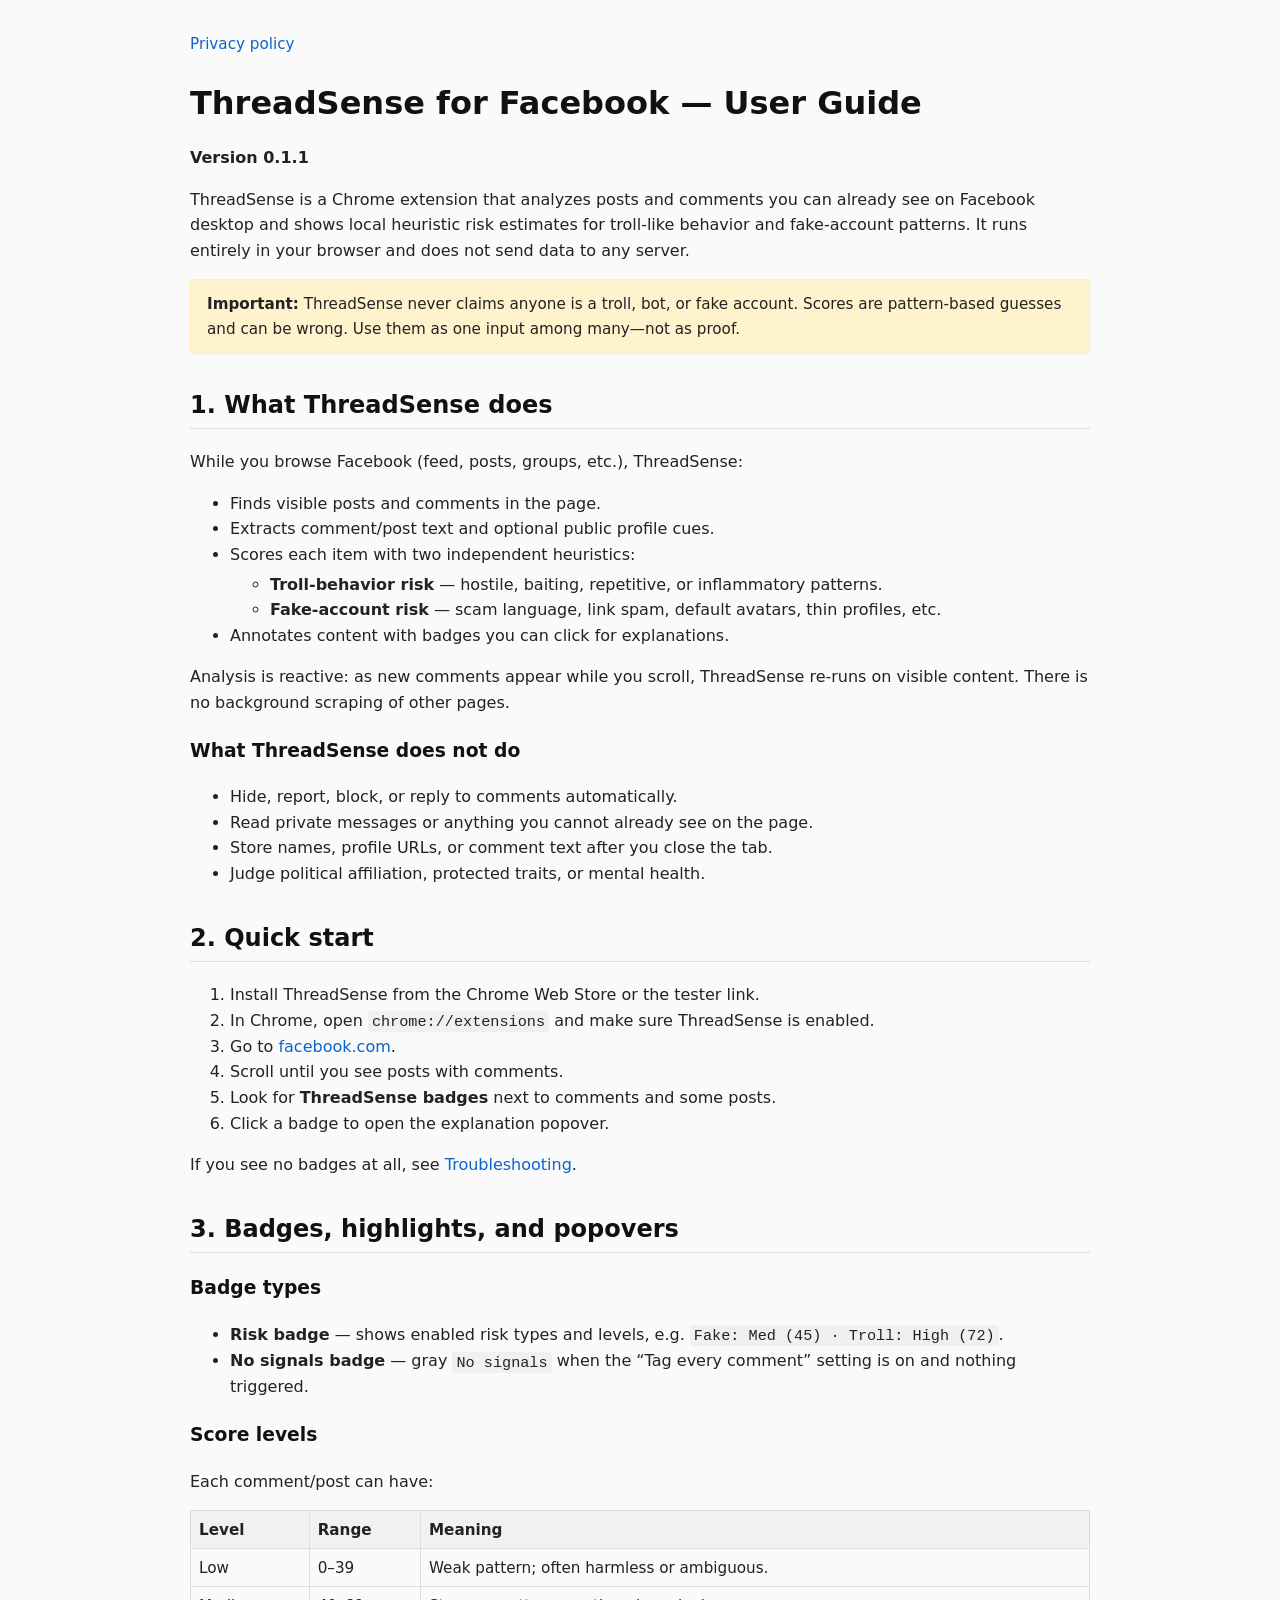
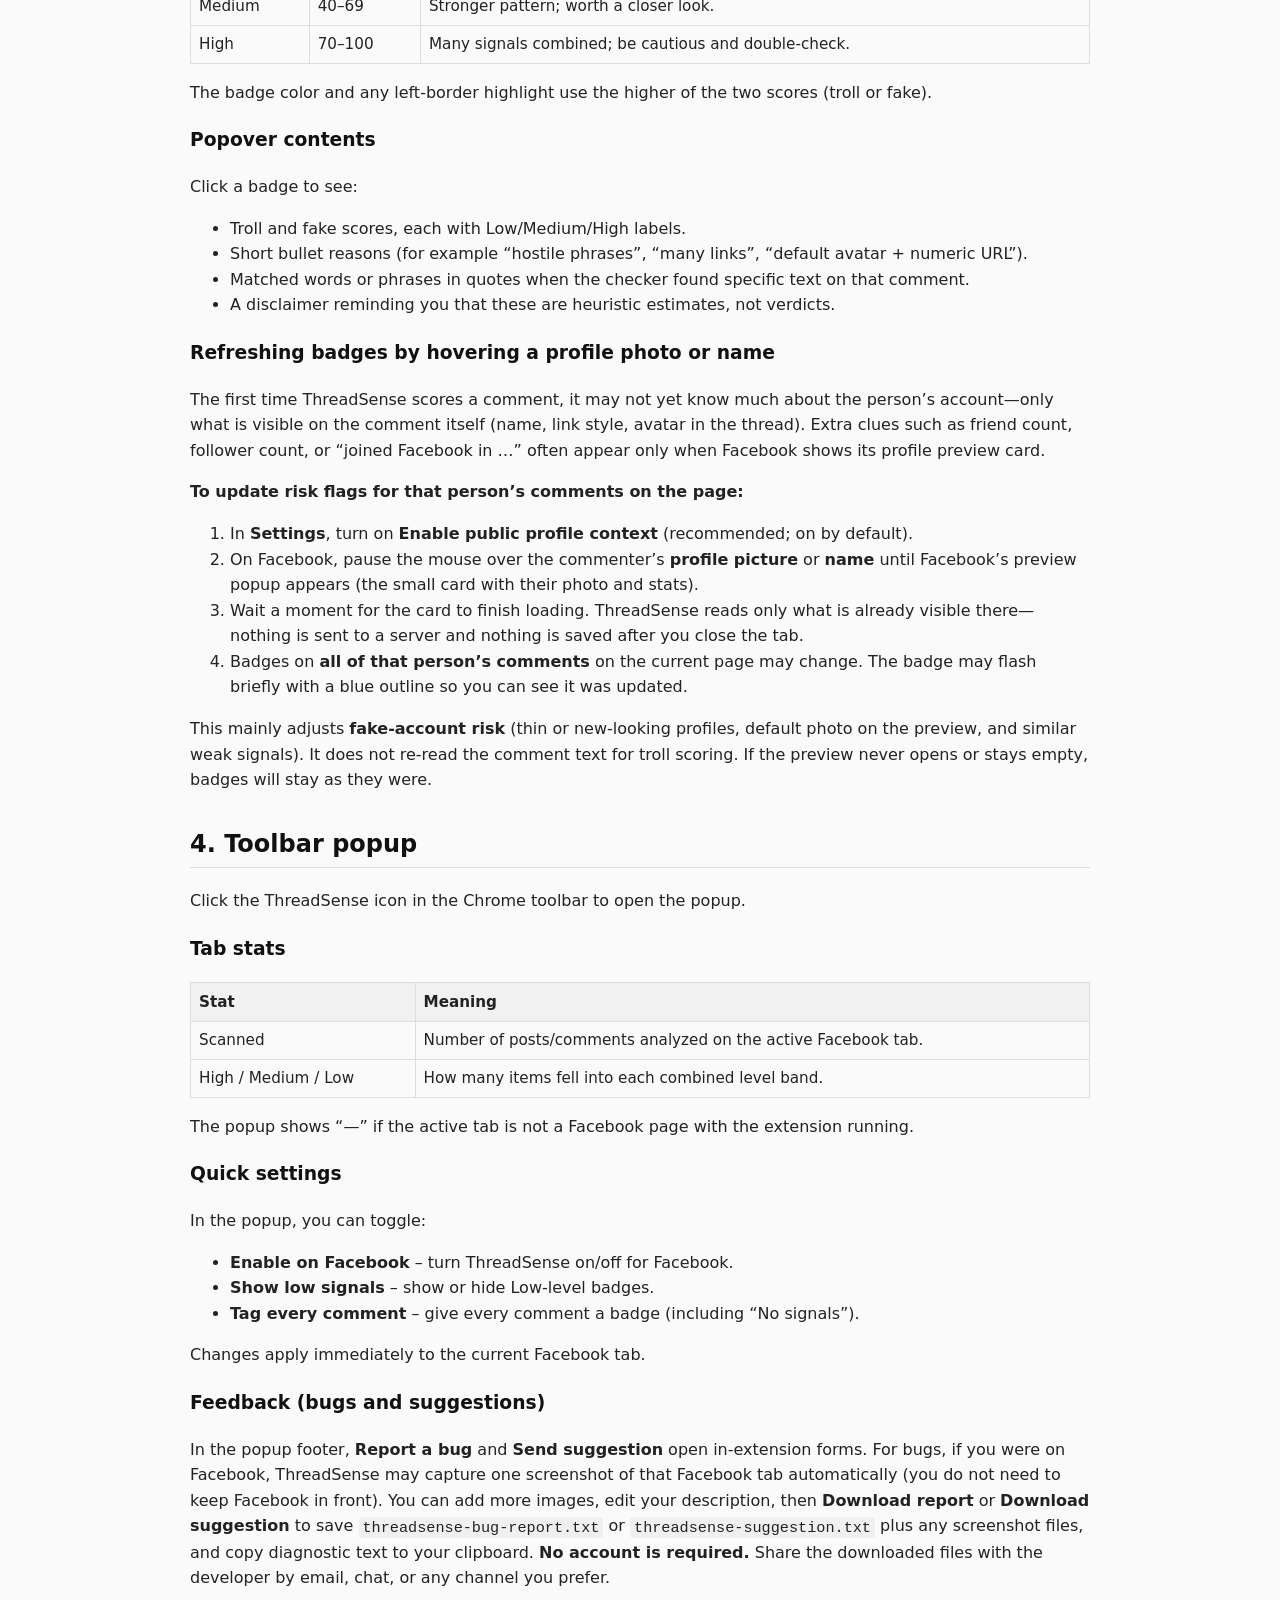
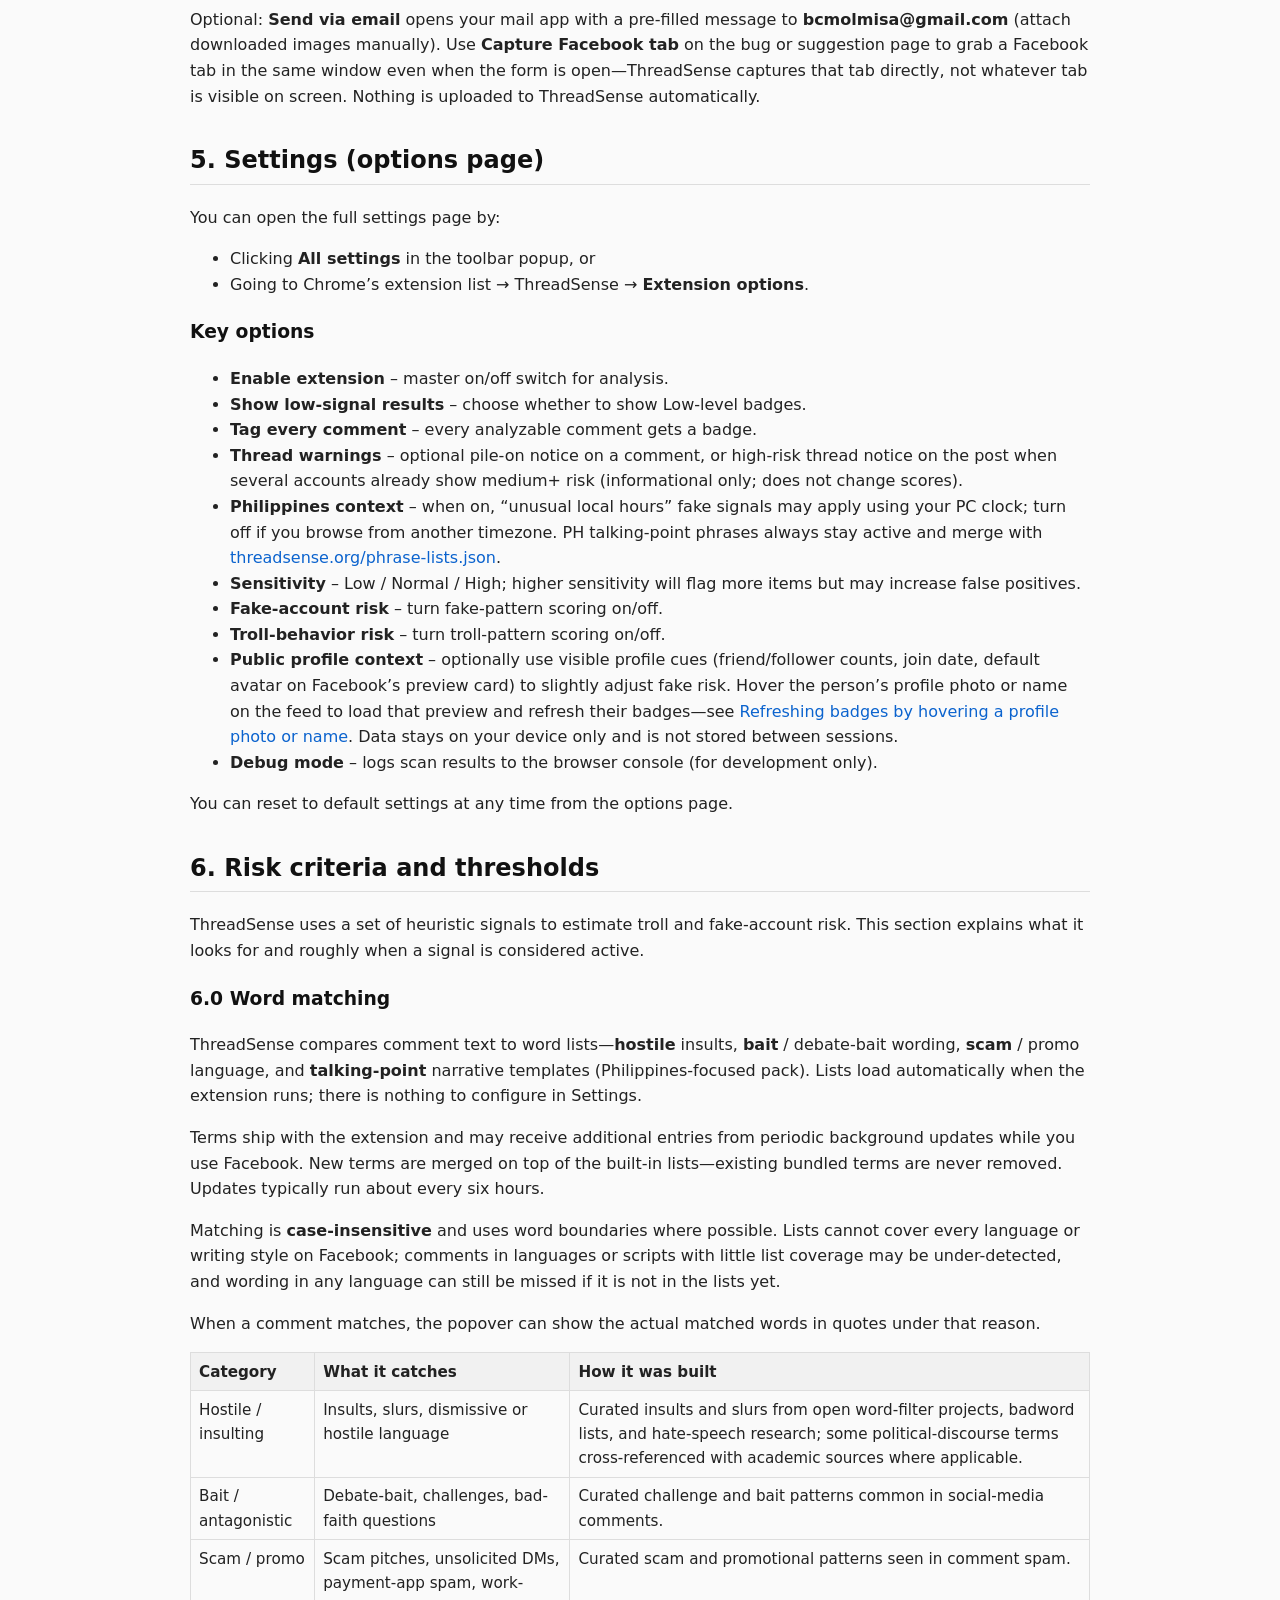
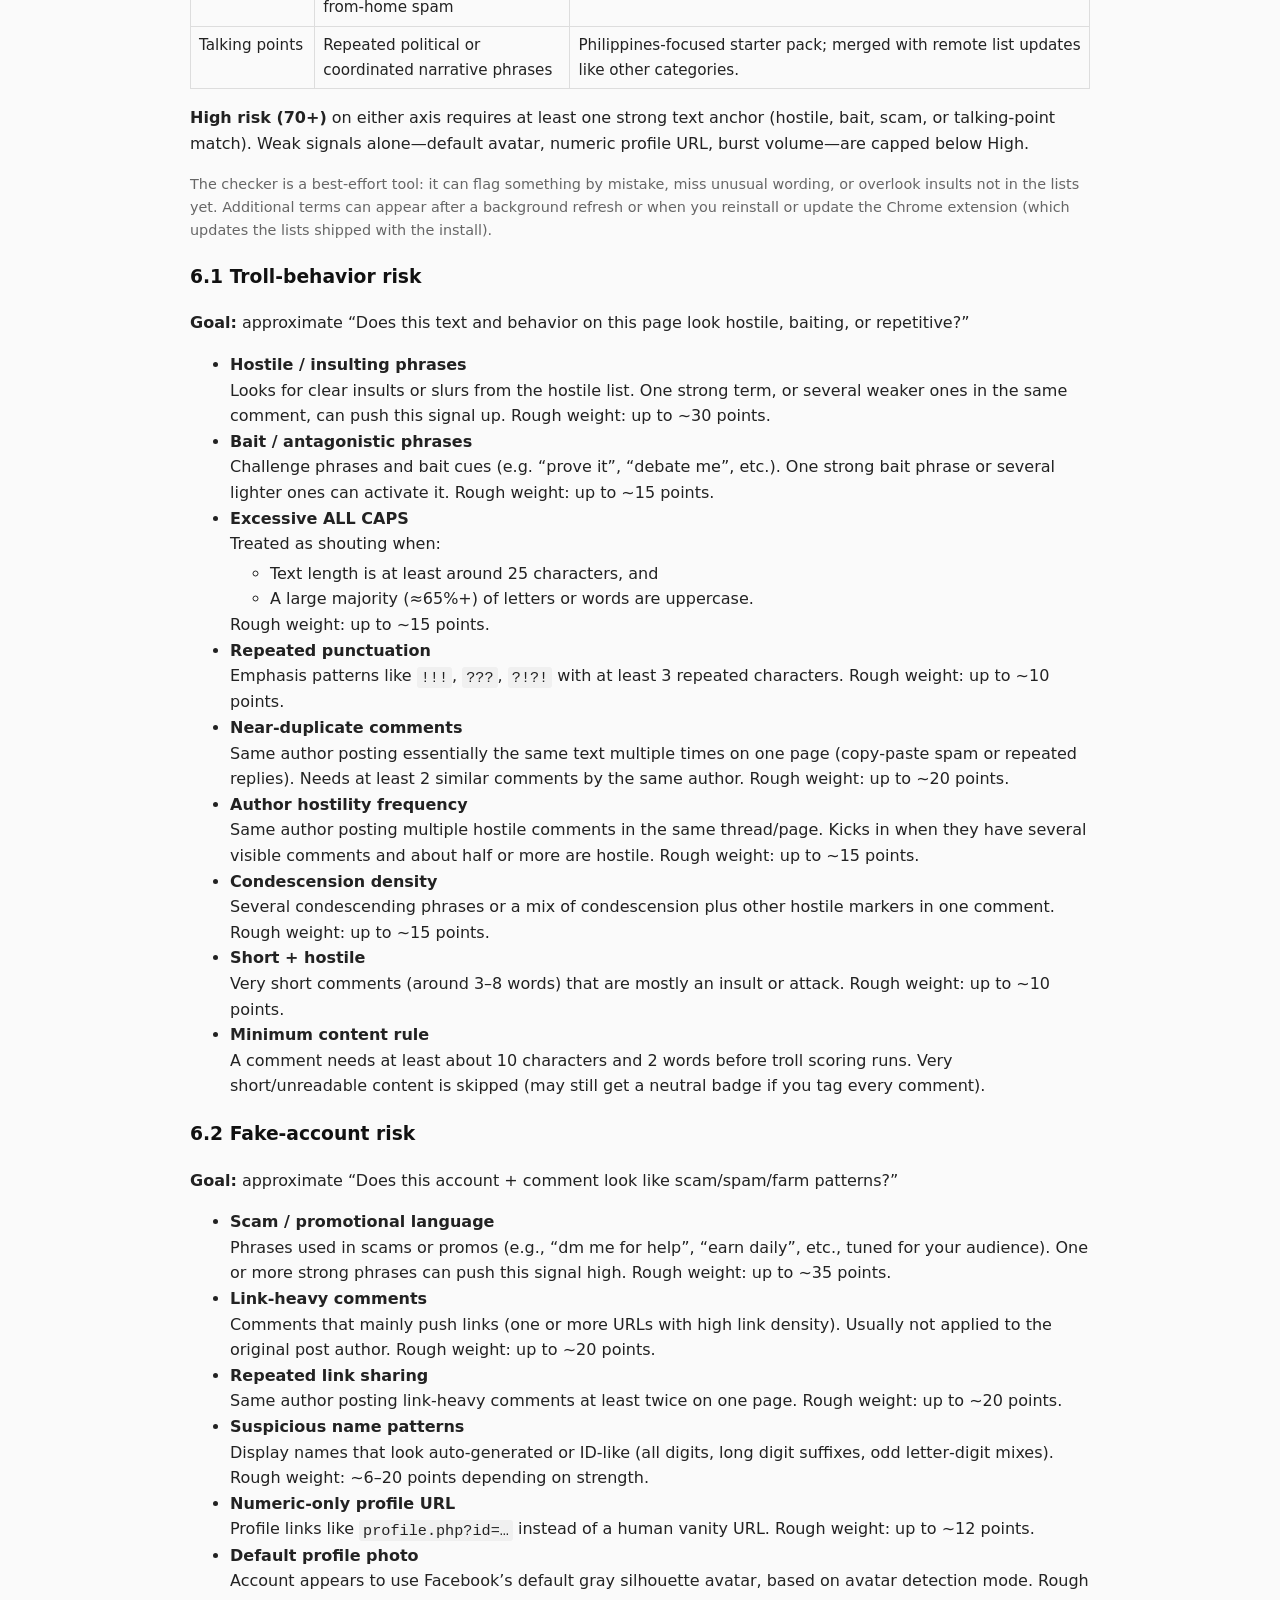
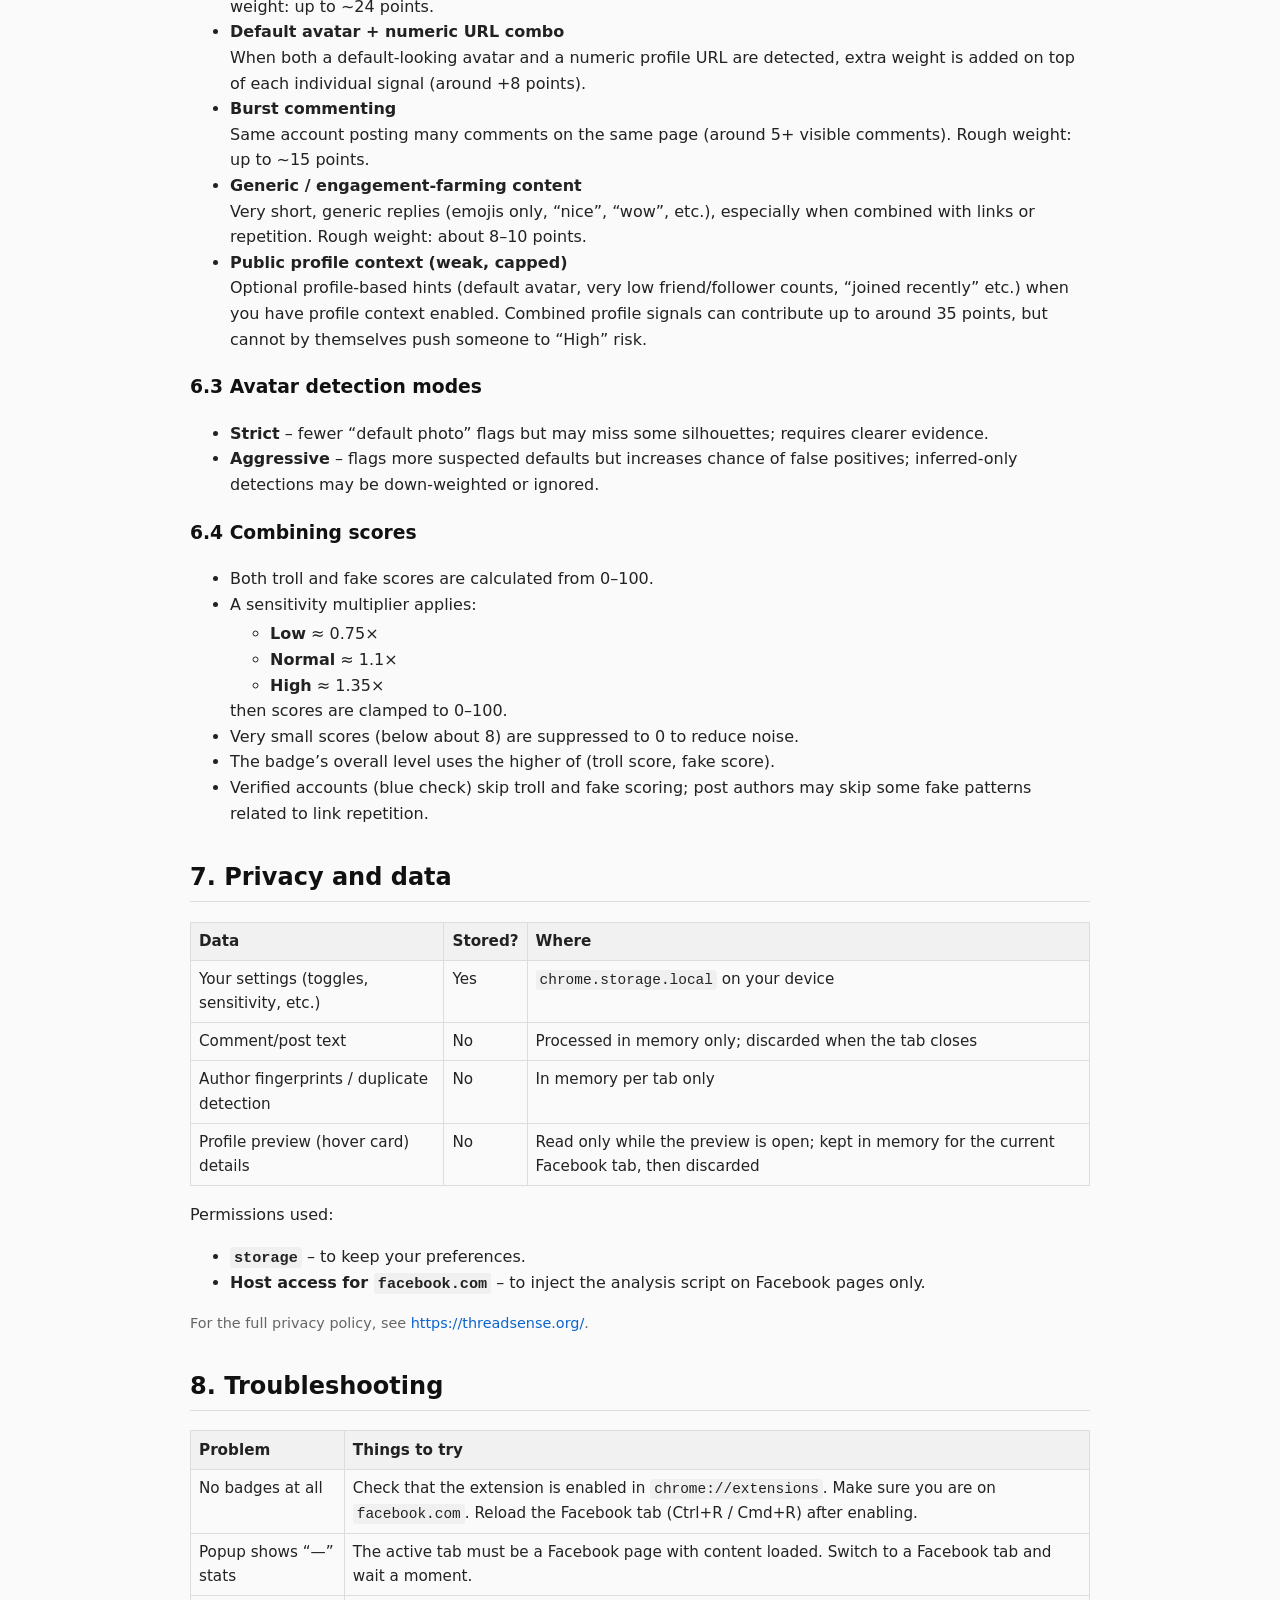
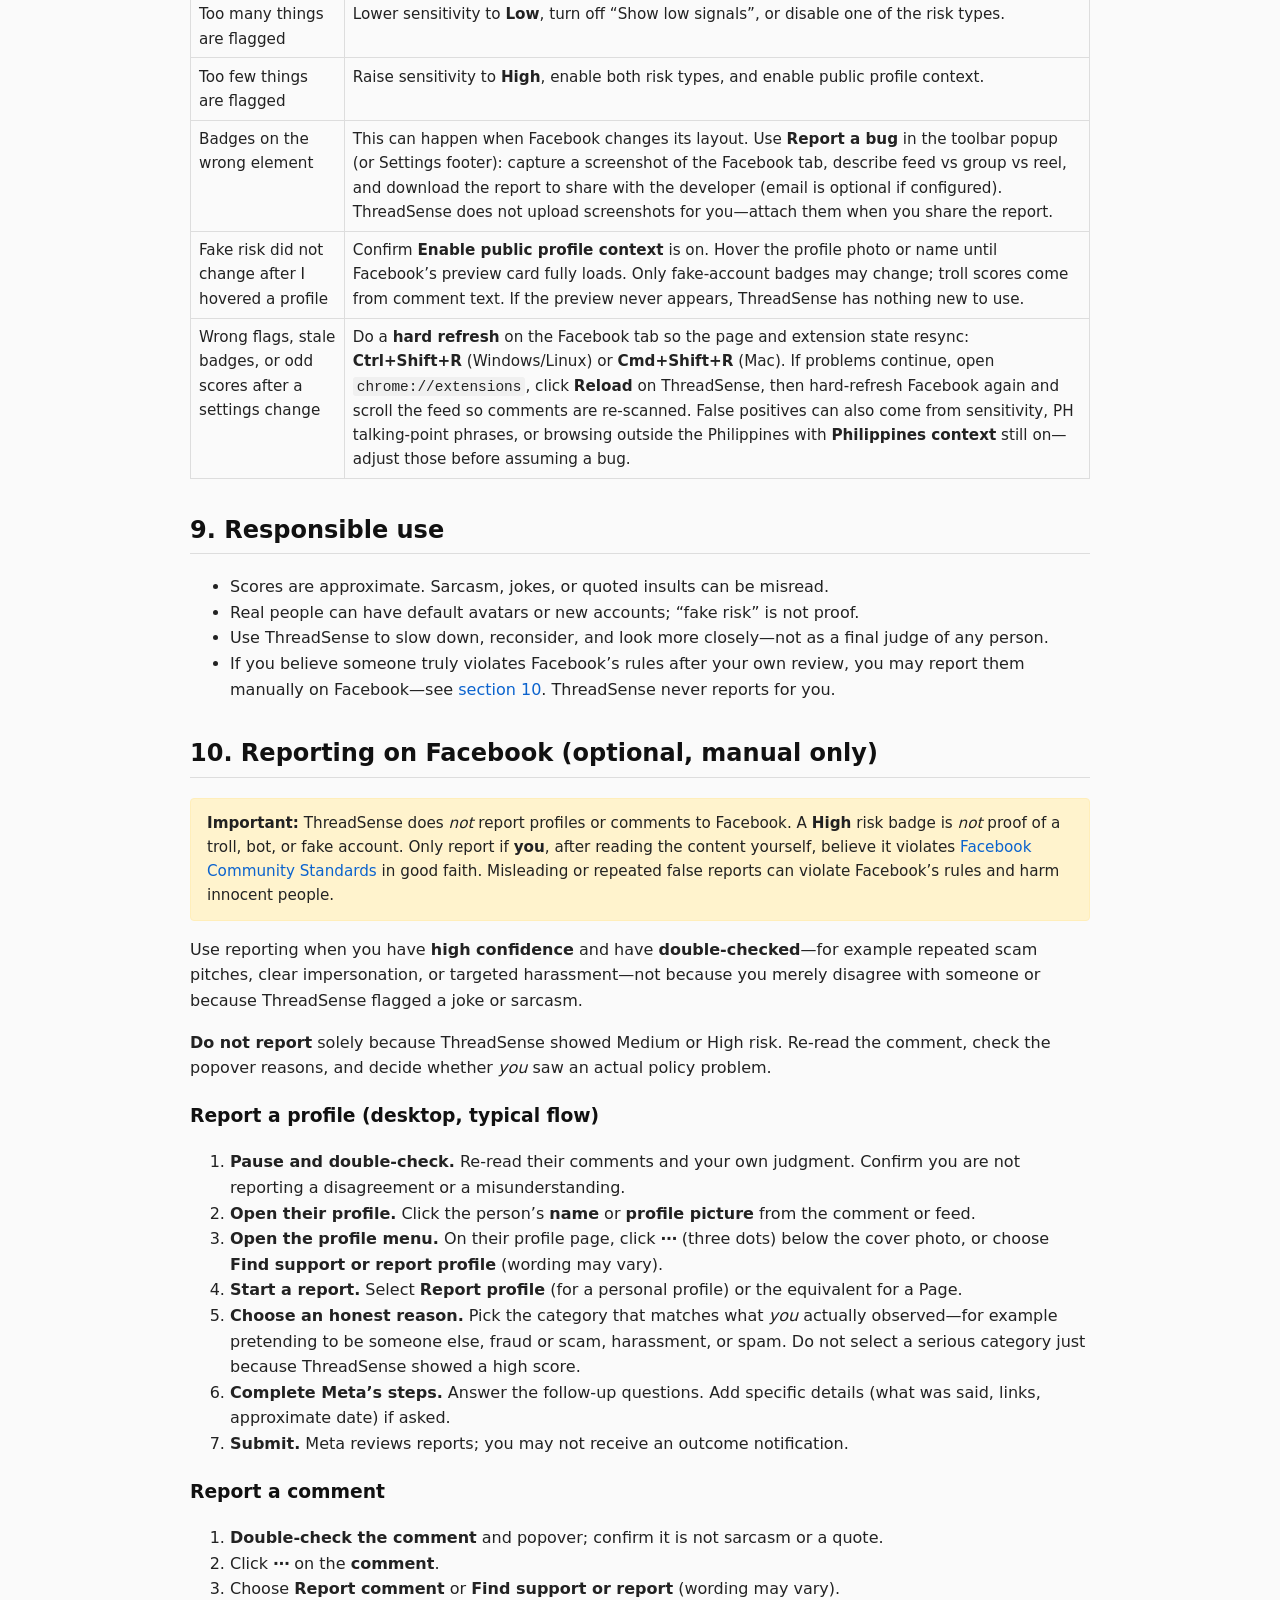
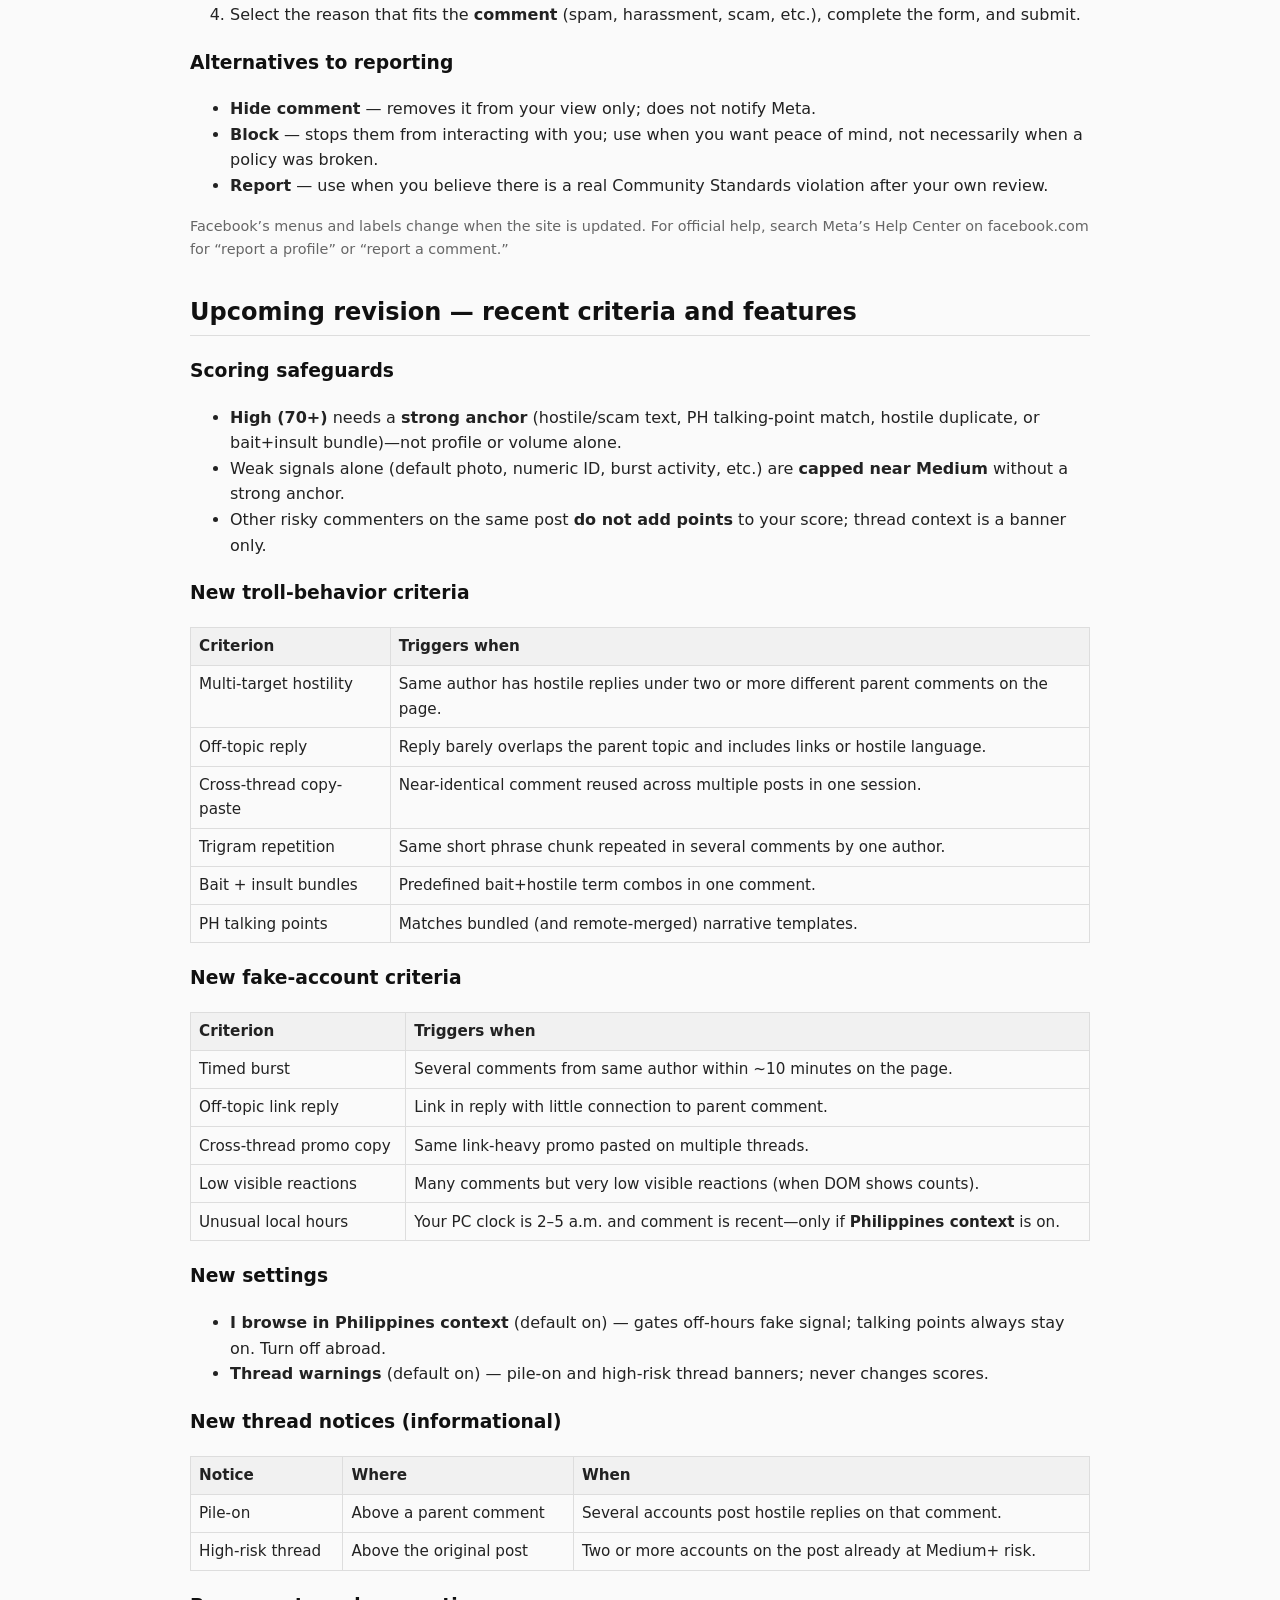
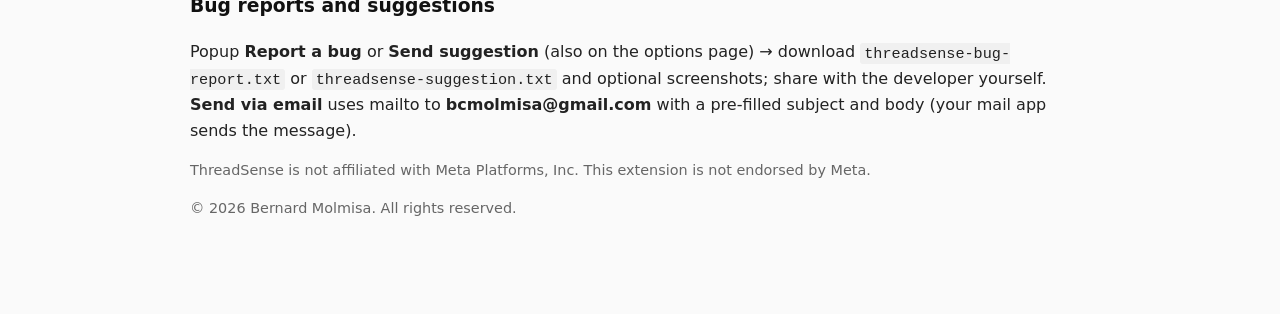
==== commit 0ff25ed1: "Sync phrase-lists, docs, and icon assets from fbtrolldetector" ====
--- a/user-guide.html
+++ b/user-guide.html
@@ -92,9 +92,16 @@
     ul {
       margin-top: 0.25rem;
     }
+    .site-nav {
+      margin-bottom: 1rem;
+      font-size: 0.95em;
+    }
   </style>
 </head>
 <body>
+  <nav class="site-nav" aria-label="ThreadSense site">
+    <a href="https://threadsense.org/">Privacy policy</a>
+  </nav>
   <h1>ThreadSense for Facebook — User Guide</h1>
   <p><strong>Version 0.1.1</strong></p>
 
@@ -569,7 +576,8 @@
   </ul>
 
   <p class="muted">
-    For the full privacy policy, see the Privacy Policy link in the Chrome Web Store listing.
+    For the full privacy policy, see
+    <a href="https://threadsense.org/">https://threadsense.org/</a>.
   </p>
 
   <h2 id="troubleshooting">8. Troubleshooting</h2>
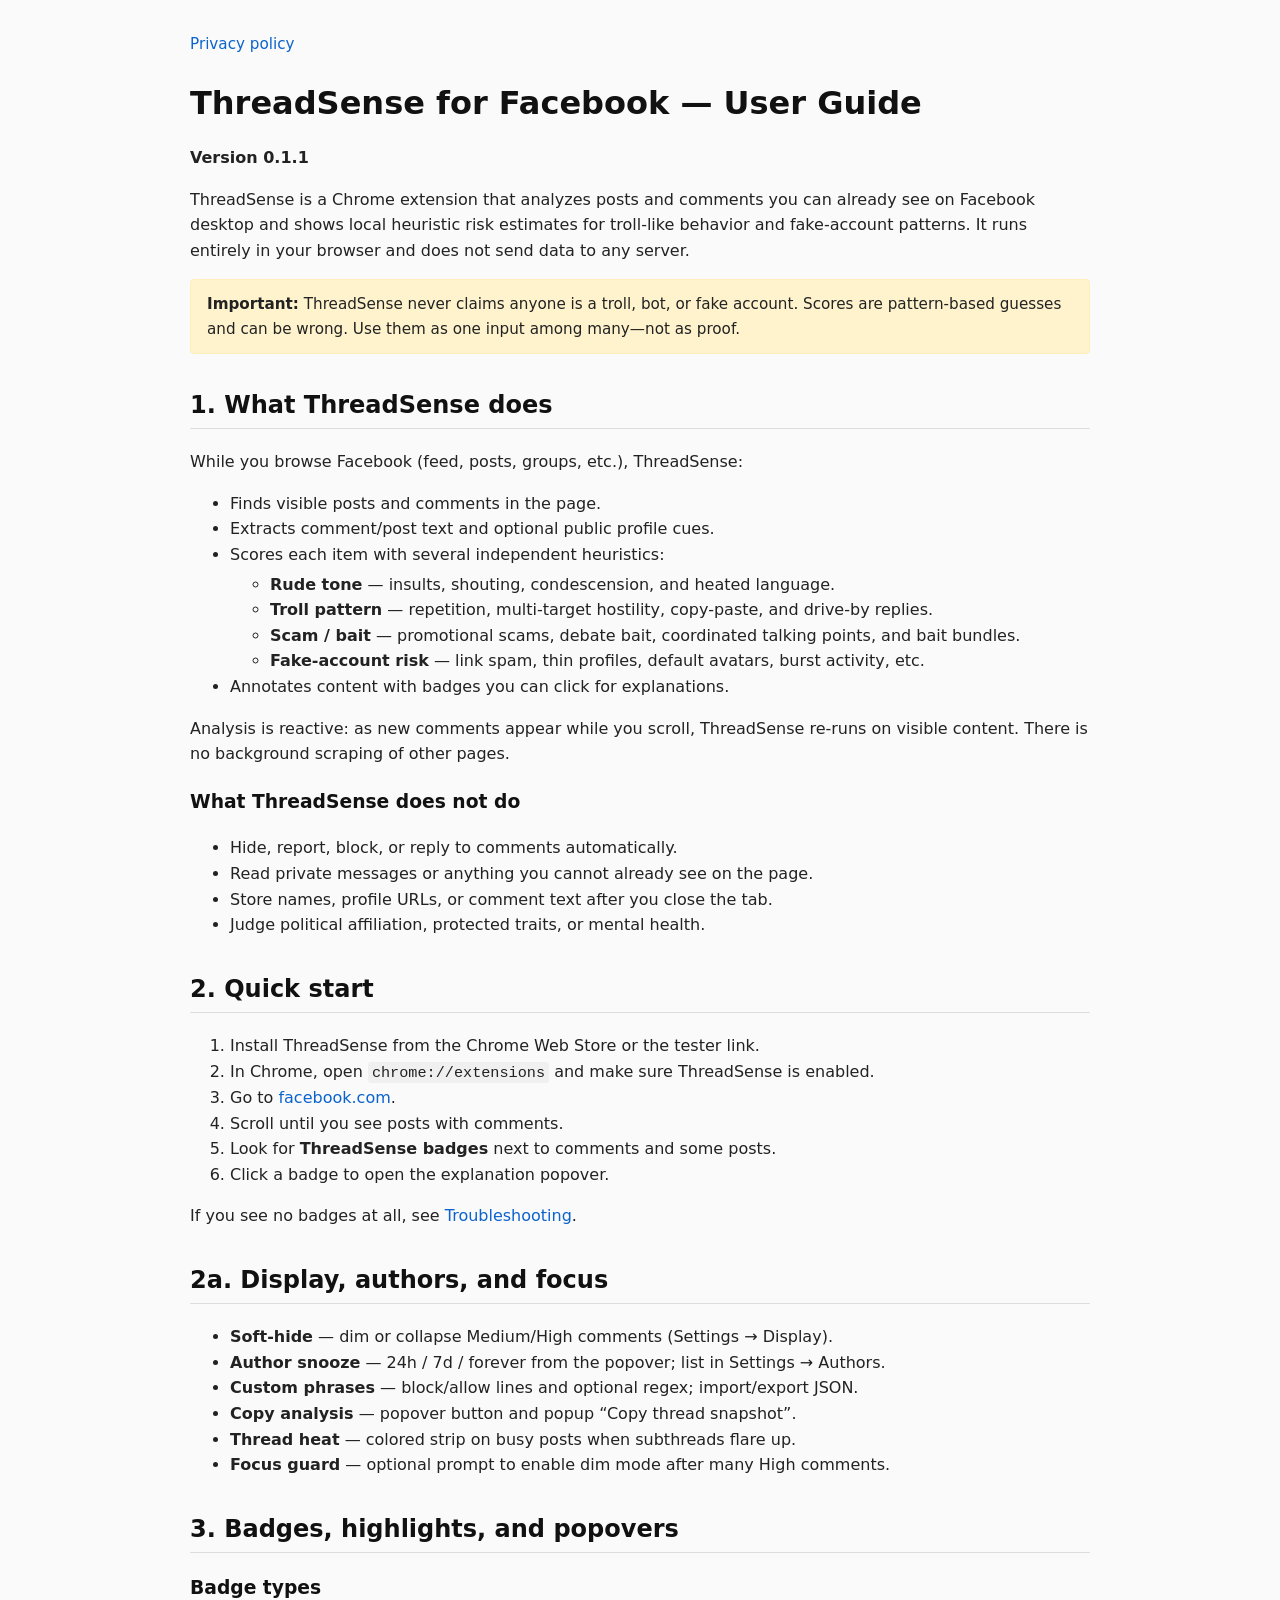
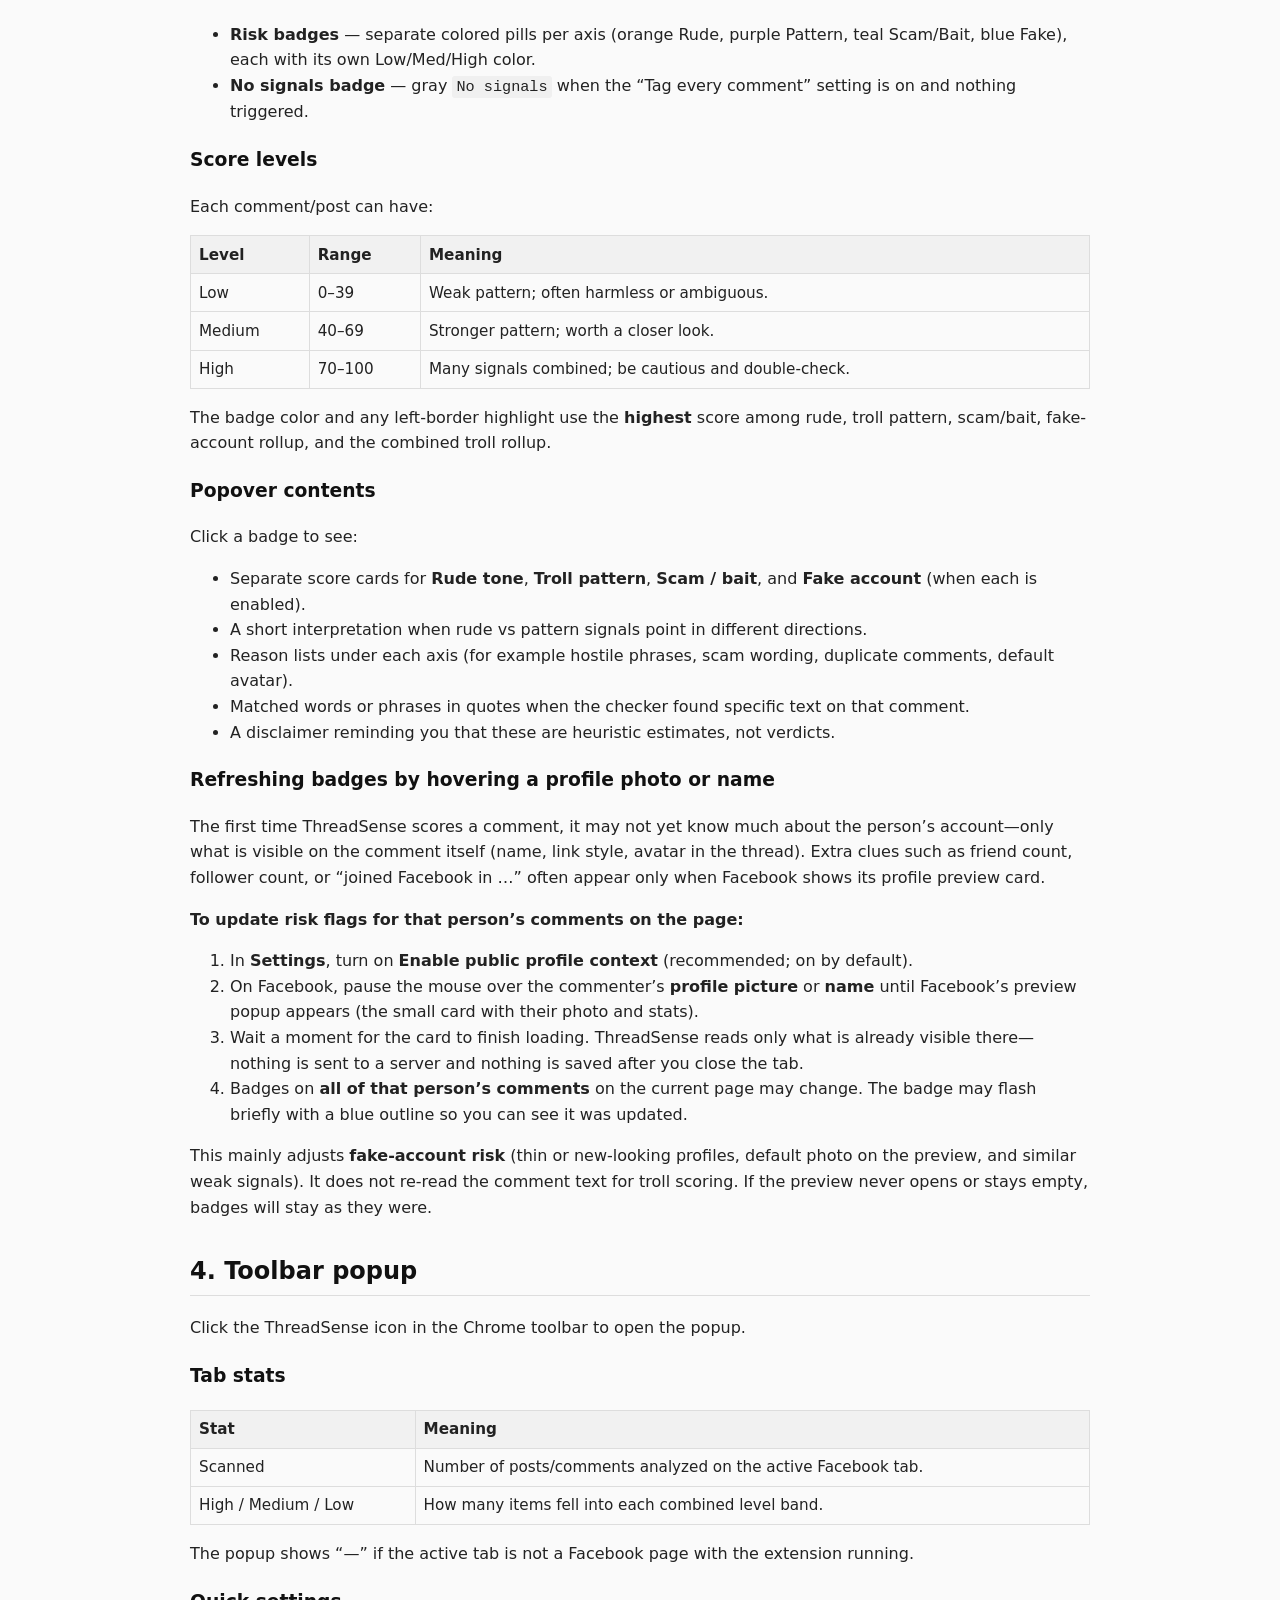
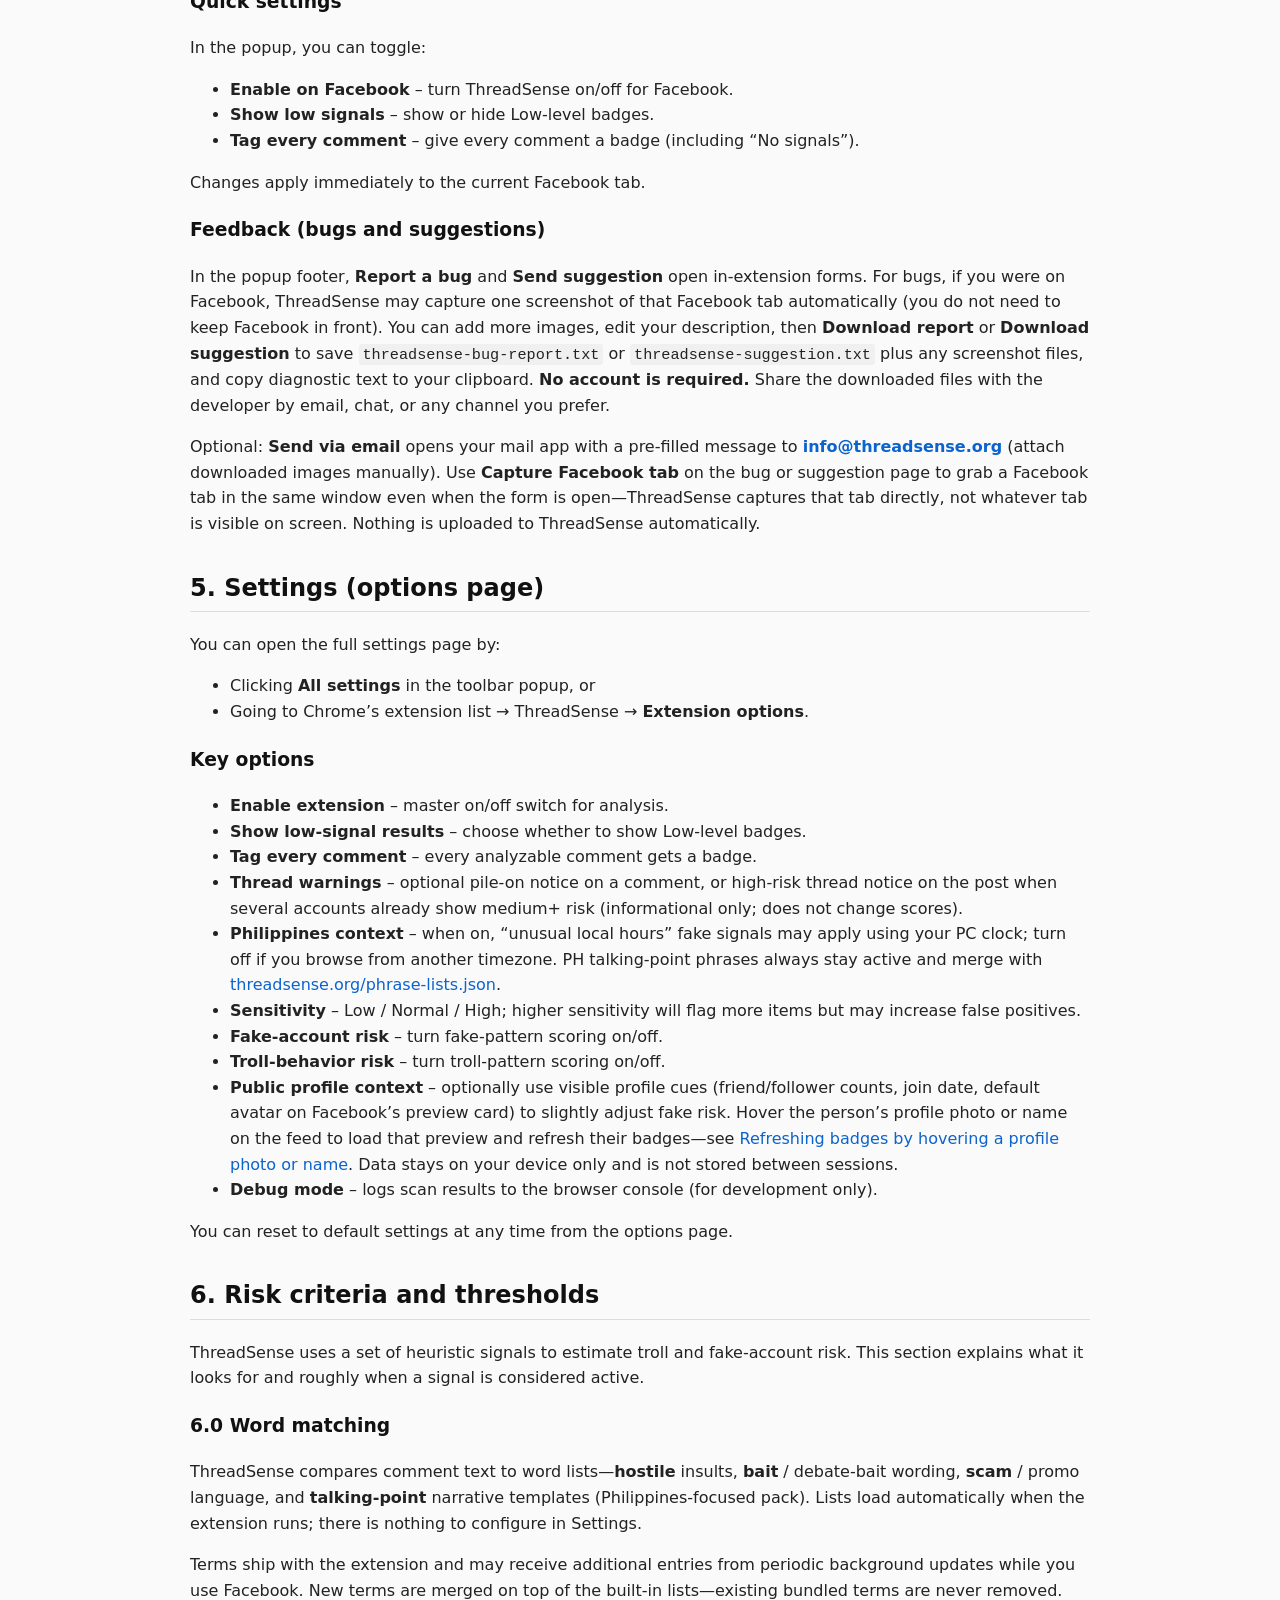
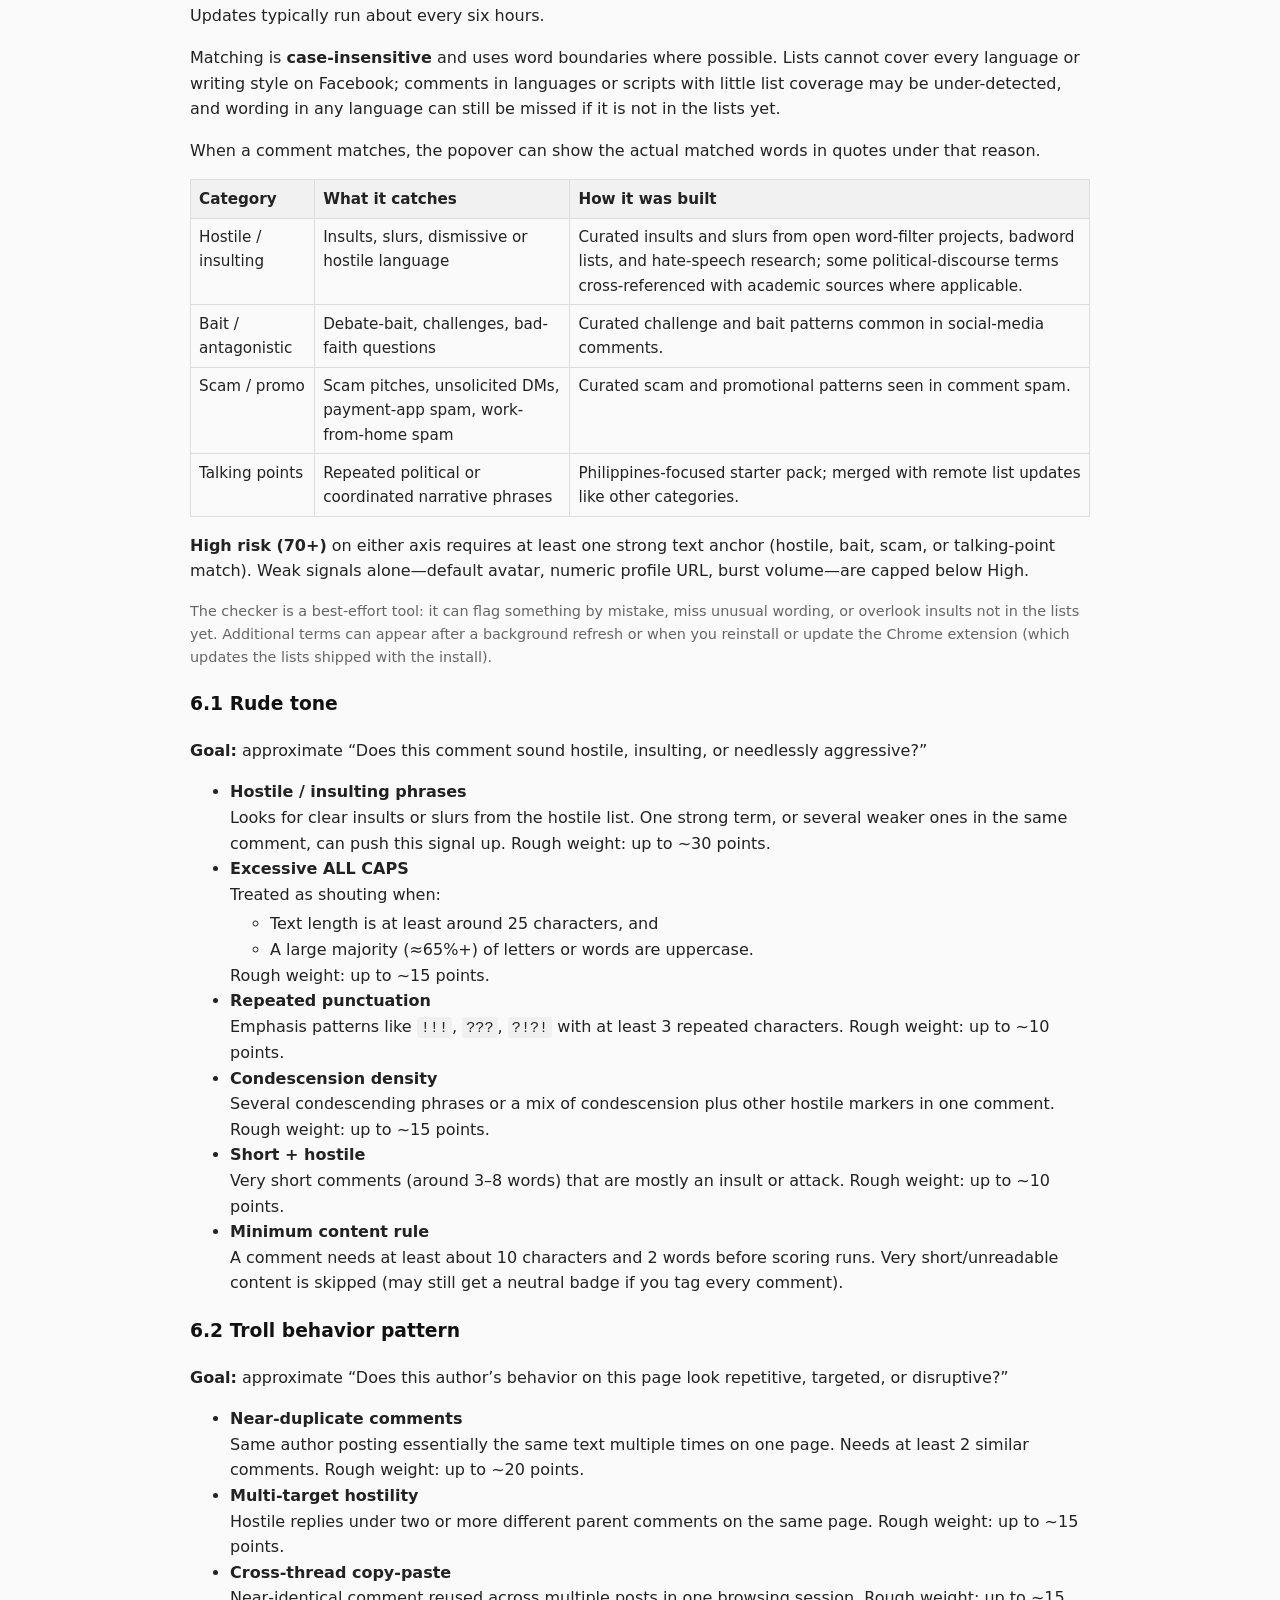
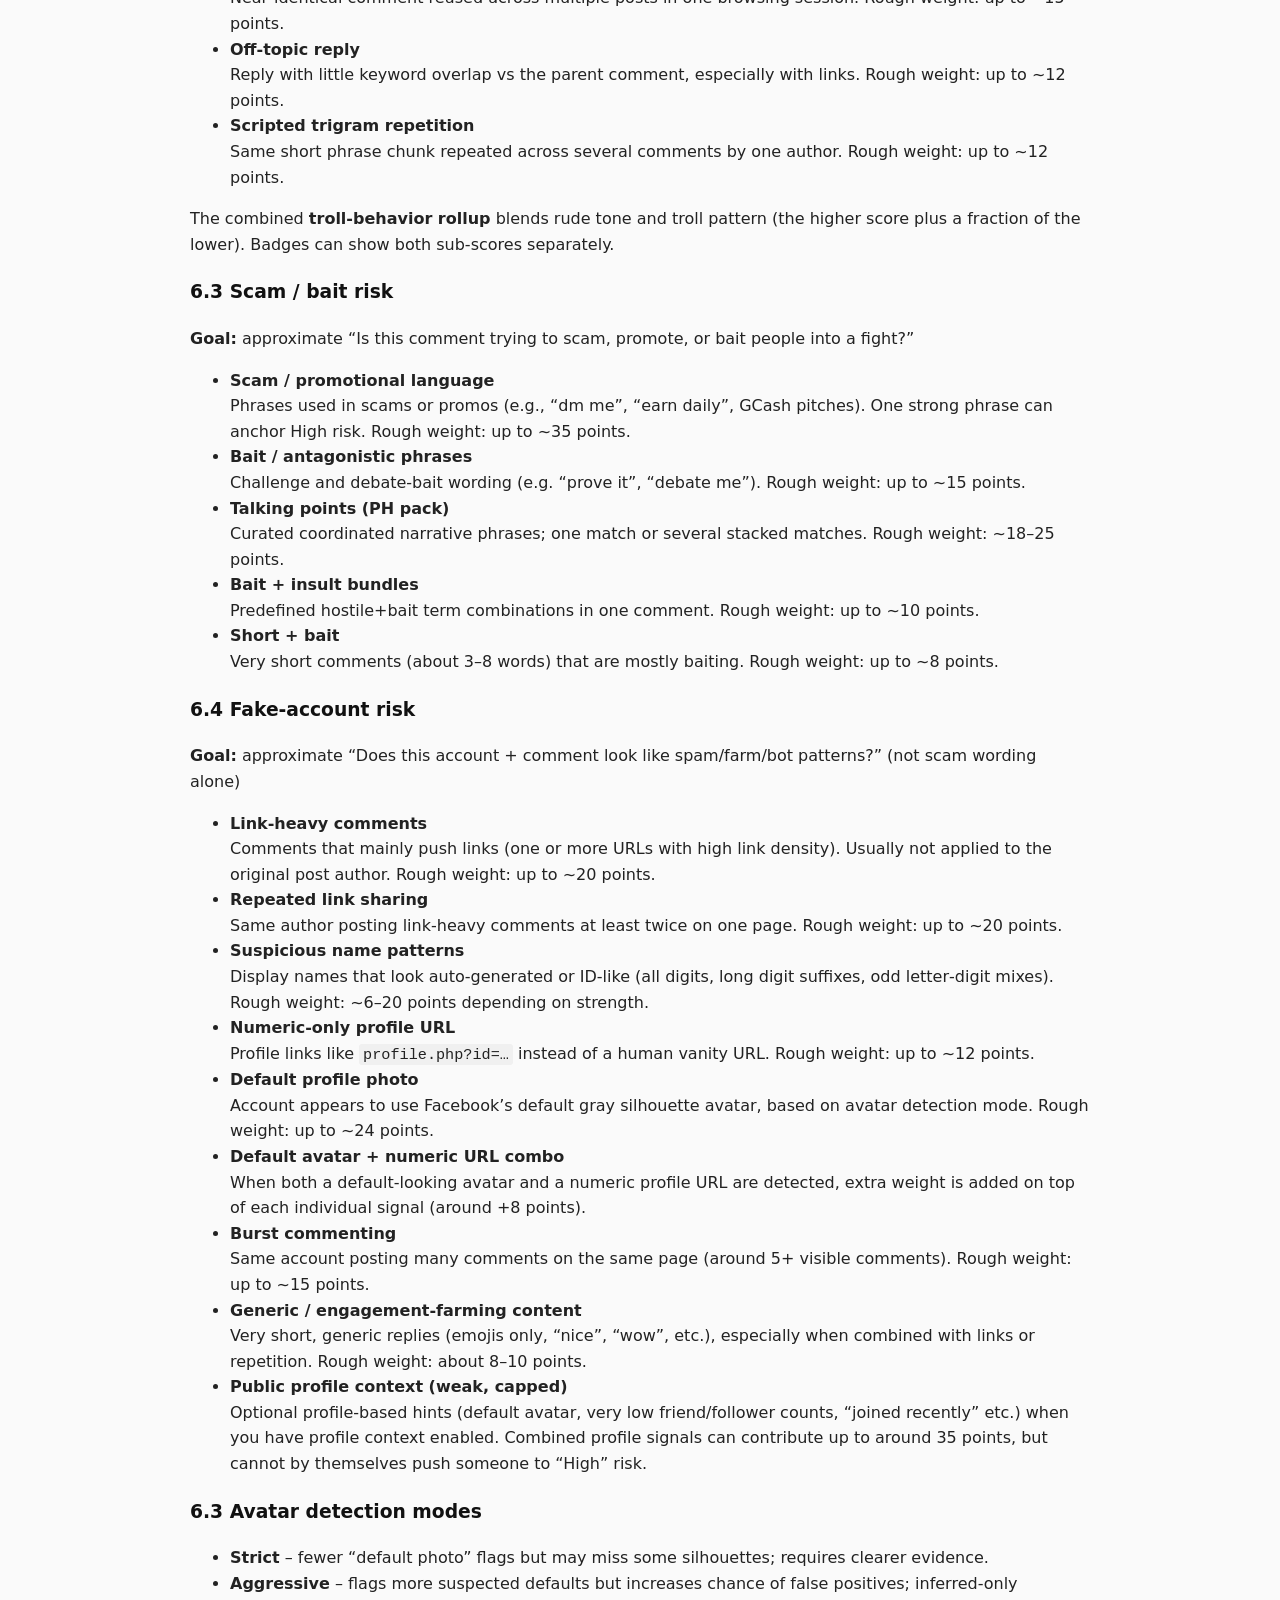
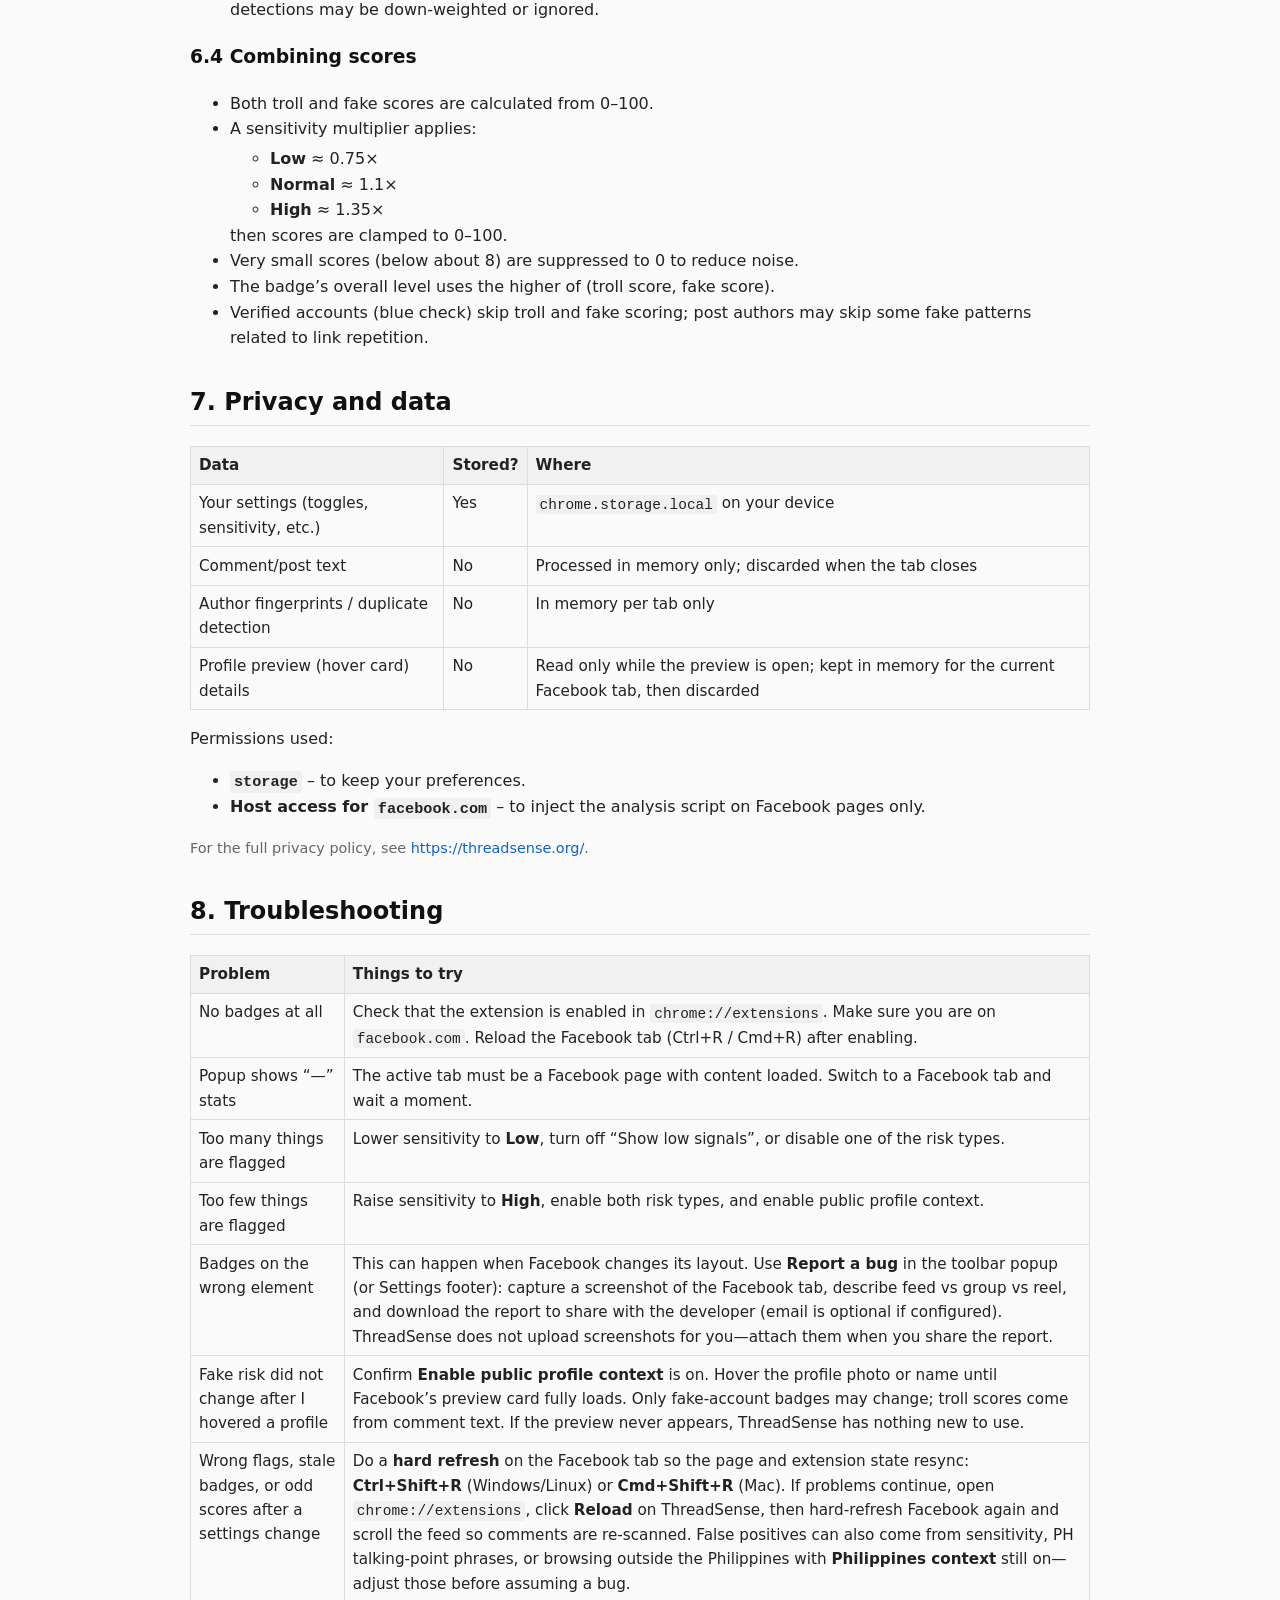
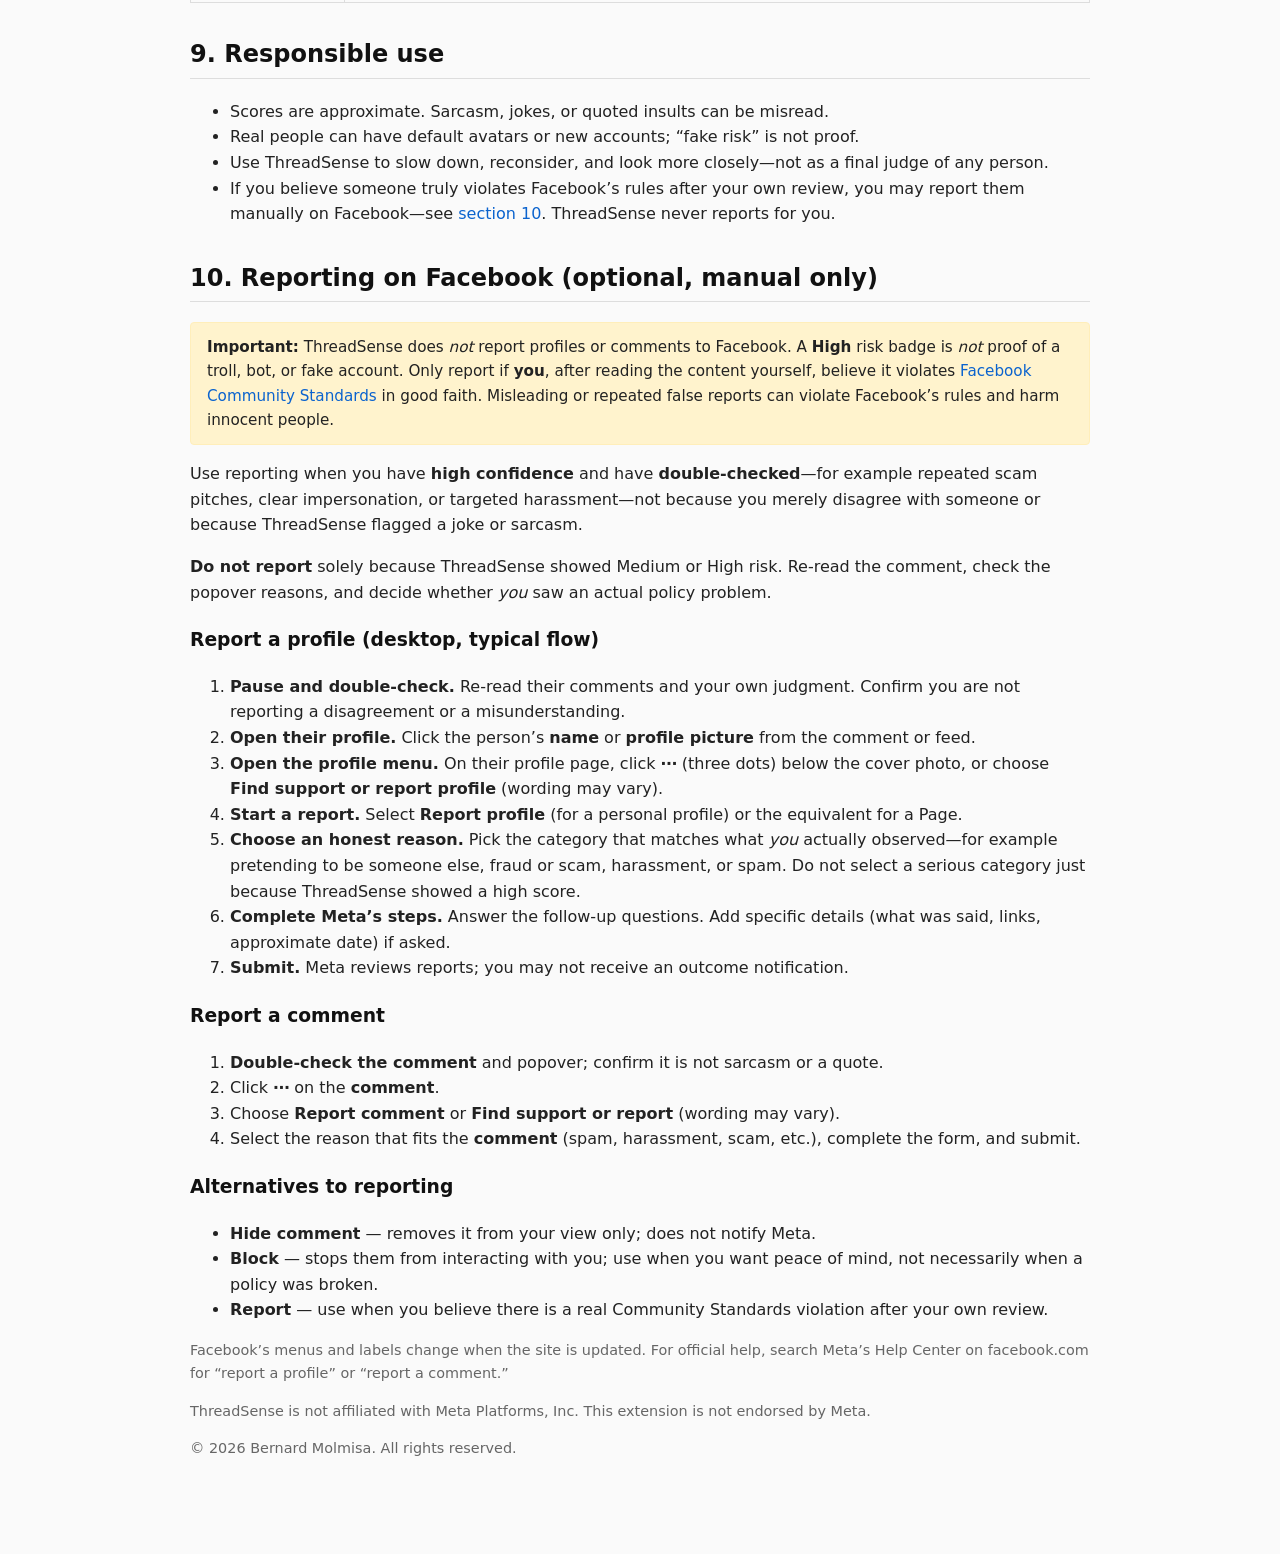
==== commit 8a0ce3be: "Sync phrase-lists, docs, and icon assets from fbtrolldetector" ====
--- a/user-guide.html
+++ b/user-guide.html
@@ -122,10 +122,12 @@
   <ul>
     <li>Finds visible posts and comments in the page.</li>
     <li>Extracts comment/post text and optional public profile cues.</li>
-    <li>Scores each item with two independent heuristics:
+    <li>Scores each item with several independent heuristics:
       <ul>
-        <li><strong>Troll-behavior risk</strong> — hostile, baiting, repetitive, or inflammatory patterns.</li>
-        <li><strong>Fake-account risk</strong> — scam language, link spam, default avatars, thin profiles, etc.</li>
+        <li><strong>Rude tone</strong> — insults, shouting, condescension, and heated language.</li>
+        <li><strong>Troll pattern</strong> — repetition, multi-target hostility, copy-paste, and drive-by replies.</li>
+        <li><strong>Scam / bait</strong> — promotional scams, debate bait, coordinated talking points, and bait bundles.</li>
+        <li><strong>Fake-account risk</strong> — link spam, thin profiles, default avatars, burst activity, etc.</li>
       </ul>
     </li>
     <li>Annotates content with badges you can click for explanations.</li>
@@ -157,13 +159,23 @@
 
   <p>If you see no badges at all, see <a href="#troubleshooting">Troubleshooting</a>.</p>
 
+  <h2 id="display-tools">2a. Display, authors, and focus</h2>
+  <ul>
+    <li><strong>Soft-hide</strong> — dim or collapse Medium/High comments (Settings → Display).</li>
+    <li><strong>Author snooze</strong> — 24h / 7d / forever from the popover; list in Settings → Authors.</li>
+    <li><strong>Custom phrases</strong> — block/allow lines and optional regex; import/export JSON.</li>
+    <li><strong>Copy analysis</strong> — popover button and popup “Copy thread snapshot”.</li>
+    <li><strong>Thread heat</strong> — colored strip on busy posts when subthreads flare up.</li>
+    <li><strong>Focus guard</strong> — optional prompt to enable dim mode after many High comments.</li>
+  </ul>
+
   <h2>3. Badges, highlights, and popovers</h2>
 
   <h3>Badge types</h3>
   <ul>
     <li>
-      <span class="badge">Risk badge</span> — shows enabled risk types and levels, e.g.
-      <code>Fake: Med (45) · Troll: High (72)</code>.
+      <span class="badge">Risk badges</span> — separate colored pills per axis (orange Rude, purple Pattern,
+      teal Scam/Bait, blue Fake), each with its own Low/Med/High color.
     </li>
     <li>
       <span class="badge">No signals badge</span> — gray <code>No signals</code> when the “Tag every comment”
@@ -201,14 +213,18 @@
     </tbody>
   </table>
 
-  <p>The badge color and any left-border highlight use the higher of the two scores (troll or fake).</p>
+  <p>
+    The badge color and any left-border highlight use the <strong>highest</strong> score among rude, troll pattern,
+    scam/bait, fake-account rollup, and the combined troll rollup.
+  </p>
 
   <h3>Popover contents</h3>
 
   <p>Click a badge to see:</p>
   <ul>
-    <li>Troll and fake scores, each with Low/Medium/High labels.</li>
-    <li>Short bullet reasons (for example “hostile phrases”, “many links”, “default avatar + numeric URL”).</li>
+    <li>Separate score cards for <strong>Rude tone</strong>, <strong>Troll pattern</strong>, <strong>Scam / bait</strong>, and <strong>Fake account</strong> (when each is enabled).</li>
+    <li>A short interpretation when rude vs pattern signals point in different directions.</li>
+    <li>Reason lists under each axis (for example hostile phrases, scam wording, duplicate comments, default avatar).</li>
     <li>Matched words or phrases in quotes when the checker found specific text on that comment.</li>
     <li>A disclaimer reminding you that these are heuristic estimates, not verdicts.</li>
   </ul>
@@ -289,7 +305,7 @@
   </p>
   <p>
     Optional: <strong>Send via email</strong> opens your mail app with a pre-filled message to
-    <strong>bcmolmisa@gmail.com</strong> (attach downloaded images manually). Use <strong>Capture Facebook tab</strong>
+    <strong><a href="mailto:info@threadsense.org">info@threadsense.org</a></strong> (attach downloaded images manually). Use <strong>Capture Facebook tab</strong>
     on the bug or suggestion page to grab a Facebook tab in the same window even when the form is open—ThreadSense
     captures that tab directly, not whatever tab is visible on screen. Nothing is uploaded to ThreadSense automatically.
   </p>
@@ -397,20 +413,15 @@
     or update the Chrome extension (which updates the lists shipped with the install).
   </p>
 
-  <h3>6.1 Troll‑behavior risk</h3>
-
-  <p><strong>Goal:</strong> approximate “Does this text and behavior on this page look hostile, baiting, or repetitive?”</p>
+  <h3>6.1 Rude tone</h3>
+
+  <p><strong>Goal:</strong> approximate “Does this comment sound hostile, insulting, or needlessly aggressive?”</p>
 
   <ul>
     <li>
       <strong>Hostile / insulting phrases</strong><br>
       Looks for clear insults or slurs from the hostile list. One strong term,
       or several weaker ones in the same comment, can push this signal up. Rough weight: up to ~30 points.
-    </li>
-    <li>
-      <strong>Bait / antagonistic phrases</strong><br>
-      Challenge phrases and bait cues (e.g. “prove it”, “debate me”, etc.). One strong bait phrase or several
-      lighter ones can activate it. Rough weight: up to ~15 points.
     </li>
     <li>
       <strong>Excessive ALL CAPS</strong><br>
@@ -427,16 +438,6 @@
       Rough weight: up to ~10 points.
     </li>
     <li>
-      <strong>Near‑duplicate comments</strong><br>
-      Same author posting essentially the same text multiple times on one page (copy‑paste spam or repeated replies).
-      Needs at least 2 similar comments by the same author. Rough weight: up to ~20 points.
-    </li>
-    <li>
-      <strong>Author hostility frequency</strong><br>
-      Same author posting multiple hostile comments in the same thread/page. Kicks in when they have several visible
-      comments and about half or more are hostile. Rough weight: up to ~15 points.
-    </li>
-    <li>
       <strong>Condescension density</strong><br>
       Several condescending phrases or a mix of condescension plus other hostile markers in one comment.
       Rough weight: up to ~15 points.
@@ -448,21 +449,77 @@
     </li>
     <li>
       <strong>Minimum content rule</strong><br>
-      A comment needs at least about 10 characters and 2 words before troll scoring runs.
+      A comment needs at least about 10 characters and 2 words before scoring runs.
       Very short/unreadable content is skipped (may still get a neutral badge if you tag every comment).
     </li>
   </ul>
 
-  <h3>6.2 Fake‑account risk</h3>
-
-  <p><strong>Goal:</strong> approximate “Does this account + comment look like scam/spam/farm patterns?”</p>
+  <h3>6.2 Troll behavior pattern</h3>
+
+  <p><strong>Goal:</strong> approximate “Does this author’s behavior on this page look repetitive, targeted, or disruptive?”</p>
+
+  <ul>
+    <li>
+      <strong>Near‑duplicate comments</strong><br>
+      Same author posting essentially the same text multiple times on one page. Needs at least 2 similar comments.
+      Rough weight: up to ~20 points.
+    </li>
+    <li>
+      <strong>Multi‑target hostility</strong><br>
+      Hostile replies under two or more different parent comments on the same page. Rough weight: up to ~15 points.
+    </li>
+    <li>
+      <strong>Cross‑thread copy‑paste</strong><br>
+      Near‑identical comment reused across multiple posts in one browsing session. Rough weight: up to ~15 points.
+    </li>
+    <li>
+      <strong>Off‑topic reply</strong><br>
+      Reply with little keyword overlap vs the parent comment, especially with links. Rough weight: up to ~12 points.
+    </li>
+    <li>
+      <strong>Scripted trigram repetition</strong><br>
+      Same short phrase chunk repeated across several comments by one author. Rough weight: up to ~12 points.
+    </li>
+  </ul>
+
+  <p>
+    The combined <strong>troll‑behavior rollup</strong> blends rude tone and troll pattern (the higher score plus a
+    fraction of the lower). Badges can show both sub‑scores separately.
+  </p>
+
+  <h3>6.3 Scam / bait risk</h3>
+
+  <p><strong>Goal:</strong> approximate “Is this comment trying to scam, promote, or bait people into a fight?”</p>
 
   <ul>
     <li>
       <strong>Scam / promotional language</strong><br>
-      Phrases used in scams or promos (e.g., “dm me for help”, “earn daily”, etc., tuned for your audience).
-      One or more strong phrases can push this signal high. Rough weight: up to ~35 points.
-    </li>
+      Phrases used in scams or promos (e.g., “dm me”, “earn daily”, GCash pitches). One strong phrase can anchor High risk.
+      Rough weight: up to ~35 points.
+    </li>
+    <li>
+      <strong>Bait / antagonistic phrases</strong><br>
+      Challenge and debate‑bait wording (e.g. “prove it”, “debate me”). Rough weight: up to ~15 points.
+    </li>
+    <li>
+      <strong>Talking points (PH pack)</strong><br>
+      Curated coordinated narrative phrases; one match or several stacked matches. Rough weight: ~18–25 points.
+    </li>
+    <li>
+      <strong>Bait + insult bundles</strong><br>
+      Predefined hostile+bait term combinations in one comment. Rough weight: up to ~10 points.
+    </li>
+    <li>
+      <strong>Short + bait</strong><br>
+      Very short comments (about 3–8 words) that are mostly baiting. Rough weight: up to ~8 points.
+    </li>
+  </ul>
+
+  <h3>6.4 Fake‑account risk</h3>
+
+  <p><strong>Goal:</strong> approximate “Does this account + comment look like spam/farm/bot patterns?” (not scam wording alone)</p>
+
+  <ul>
     <li>
       <strong>Link‑heavy comments</strong><br>
       Comments that mainly push links (one or more URLs with high link density). Usually not applied to the original
@@ -701,63 +758,6 @@
     Facebook’s menus and labels change when the site is updated. For official help, search Meta’s Help Center on facebook.com for “report a profile” or “report a comment.”
   </p>
 
-  <h2 id="upcoming-revision">Upcoming revision — recent criteria and features</h2>
-
-  <h3>Scoring safeguards</h3>
-  <ul>
-    <li><strong>High (70+)</strong> needs a <strong>strong anchor</strong> (hostile/scam text, PH talking-point match, hostile duplicate, or bait+insult bundle)—not profile or volume alone.</li>
-    <li>Weak signals alone (default photo, numeric ID, burst activity, etc.) are <strong>capped near Medium</strong> without a strong anchor.</li>
-    <li>Other risky commenters on the same post <strong>do not add points</strong> to your score; thread context is a banner only.</li>
-  </ul>
-
-  <h3>New troll-behavior criteria</h3>
-  <table>
-    <thead><tr><th>Criterion</th><th>Triggers when</th></tr></thead>
-    <tbody>
-      <tr><td>Multi-target hostility</td><td>Same author has hostile replies under two or more different parent comments on the page.</td></tr>
-      <tr><td>Off-topic reply</td><td>Reply barely overlaps the parent topic and includes links or hostile language.</td></tr>
-      <tr><td>Cross-thread copy-paste</td><td>Near-identical comment reused across multiple posts in one session.</td></tr>
-      <tr><td>Trigram repetition</td><td>Same short phrase chunk repeated in several comments by one author.</td></tr>
-      <tr><td>Bait + insult bundles</td><td>Predefined bait+hostile term combos in one comment.</td></tr>
-      <tr><td>PH talking points</td><td>Matches bundled (and remote-merged) narrative templates.</td></tr>
-    </tbody>
-  </table>
-
-  <h3>New fake-account criteria</h3>
-  <table>
-    <thead><tr><th>Criterion</th><th>Triggers when</th></tr></thead>
-    <tbody>
-      <tr><td>Timed burst</td><td>Several comments from same author within ~10 minutes on the page.</td></tr>
-      <tr><td>Off-topic link reply</td><td>Link in reply with little connection to parent comment.</td></tr>
-      <tr><td>Cross-thread promo copy</td><td>Same link-heavy promo pasted on multiple threads.</td></tr>
-      <tr><td>Low visible reactions</td><td>Many comments but very low visible reactions (when DOM shows counts).</td></tr>
-      <tr><td>Unusual local hours</td><td>Your PC clock is 2–5 a.m. and comment is recent—only if <strong>Philippines context</strong> is on.</td></tr>
-    </tbody>
-  </table>
-
-  <h3>New settings</h3>
-  <ul>
-    <li><strong>I browse in Philippines context</strong> (default on) — gates off-hours fake signal; talking points always stay on. Turn off abroad.</li>
-    <li><strong>Thread warnings</strong> (default on) — pile-on and high-risk thread banners; never changes scores.</li>
-  </ul>
-
-  <h3>New thread notices (informational)</h3>
-  <table>
-    <thead><tr><th>Notice</th><th>Where</th><th>When</th></tr></thead>
-    <tbody>
-      <tr><td>Pile-on</td><td>Above a parent comment</td><td>Several accounts post hostile replies on that comment.</td></tr>
-      <tr><td>High-risk thread</td><td>Above the original post</td><td>Two or more accounts on the post already at Medium+ risk.</td></tr>
-    </tbody>
-  </table>
-
-  <h3>Bug reports and suggestions</h3>
-  <p>
-    Popup <strong>Report a bug</strong> or <strong>Send suggestion</strong> (also on the options page) → download
-    <code>threadsense-bug-report.txt</code> or <code>threadsense-suggestion.txt</code> and optional screenshots;
-    share with the developer yourself. <strong>Send via email</strong> uses mailto to
-    <strong>bcmolmisa@gmail.com</strong> with a pre-filled subject and body (your mail app sends the message).
-  </p>
-
   <p class="muted">
     ThreadSense is not affiliated with Meta Platforms, Inc. This extension is not endorsed by Meta.
   </p>
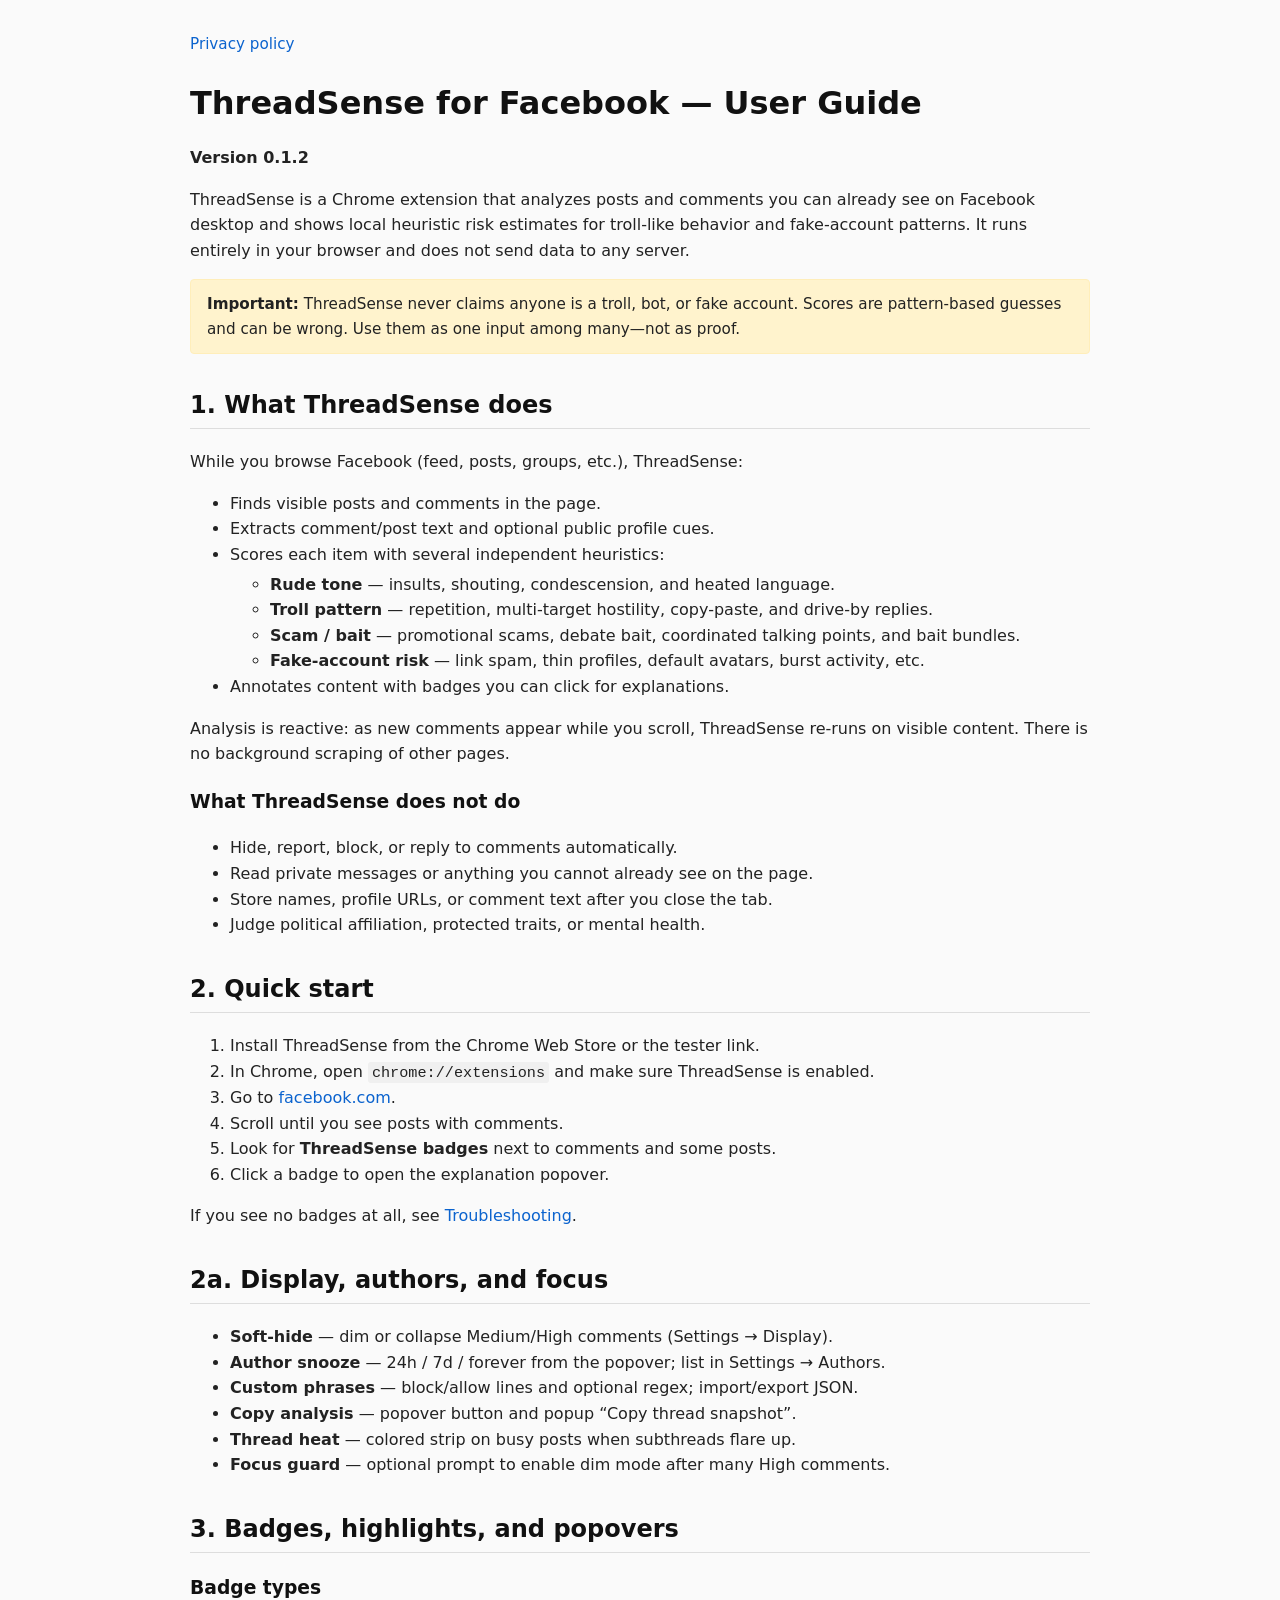
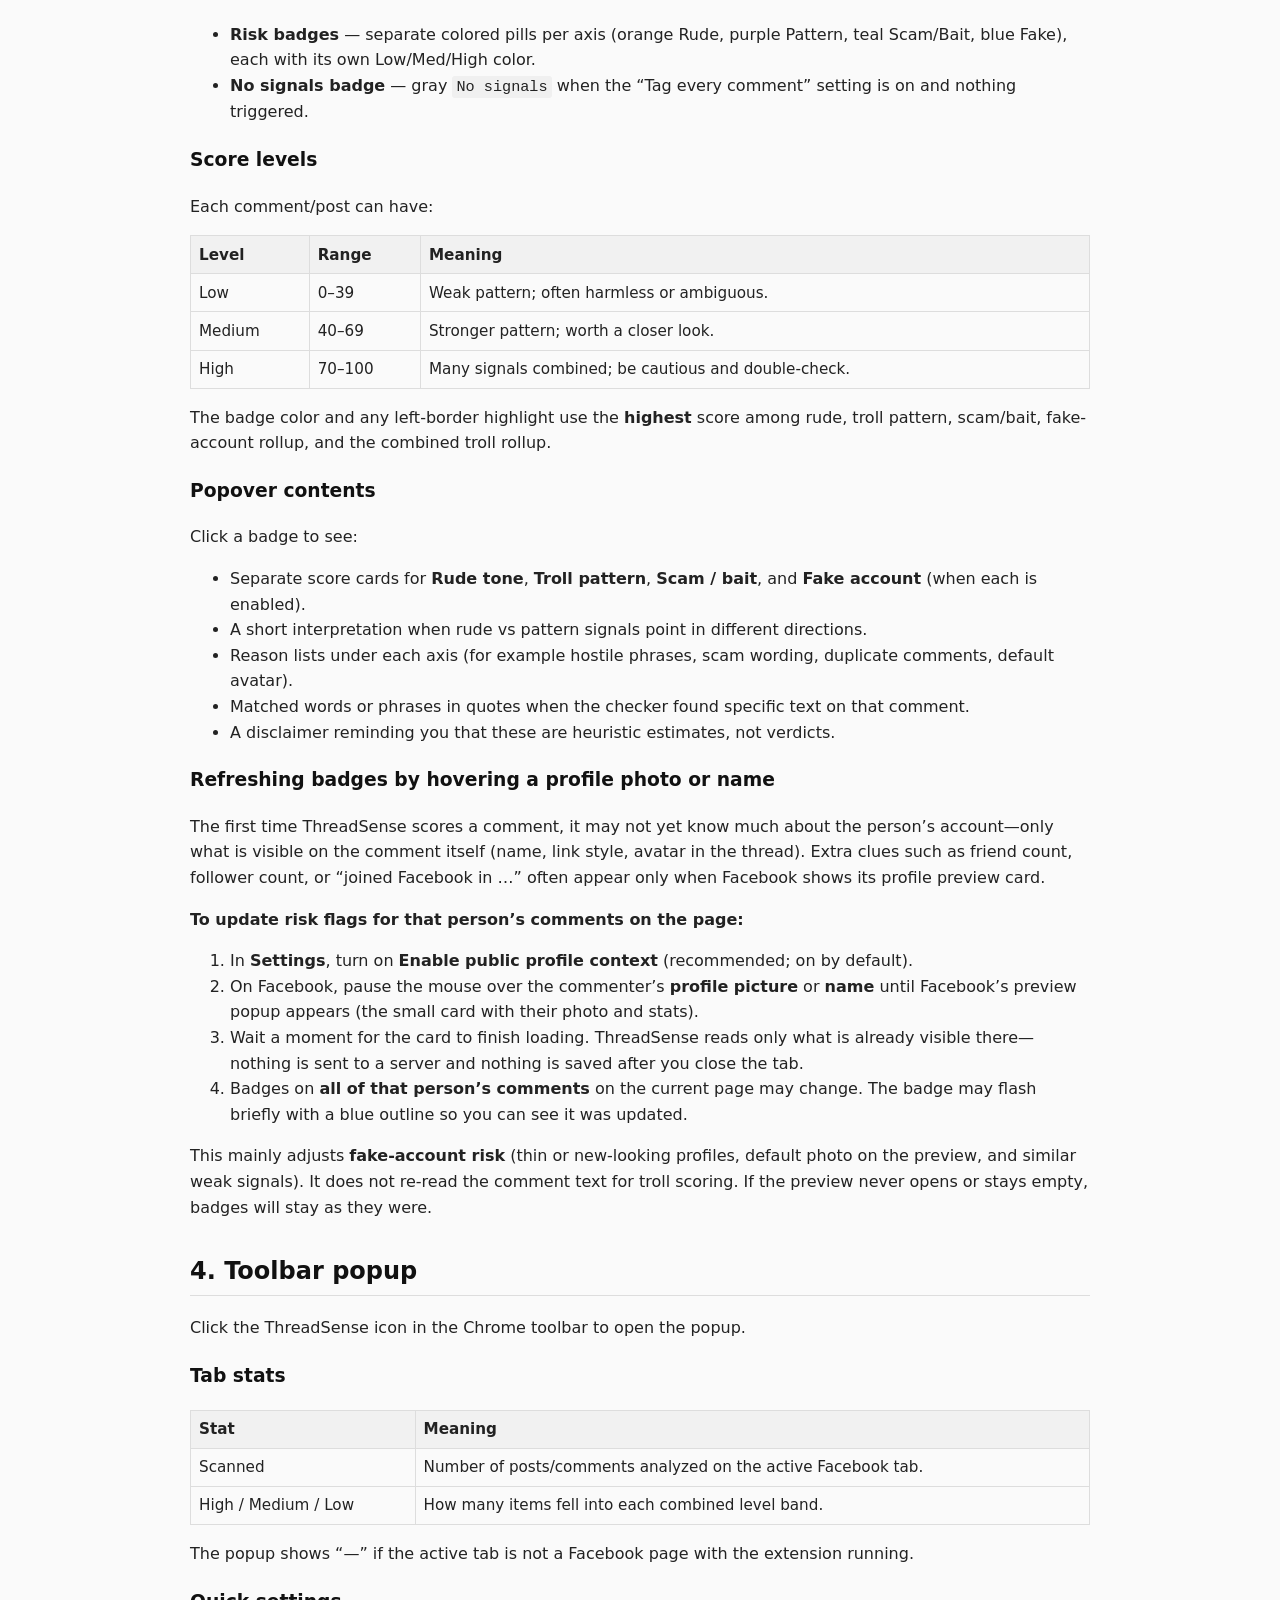
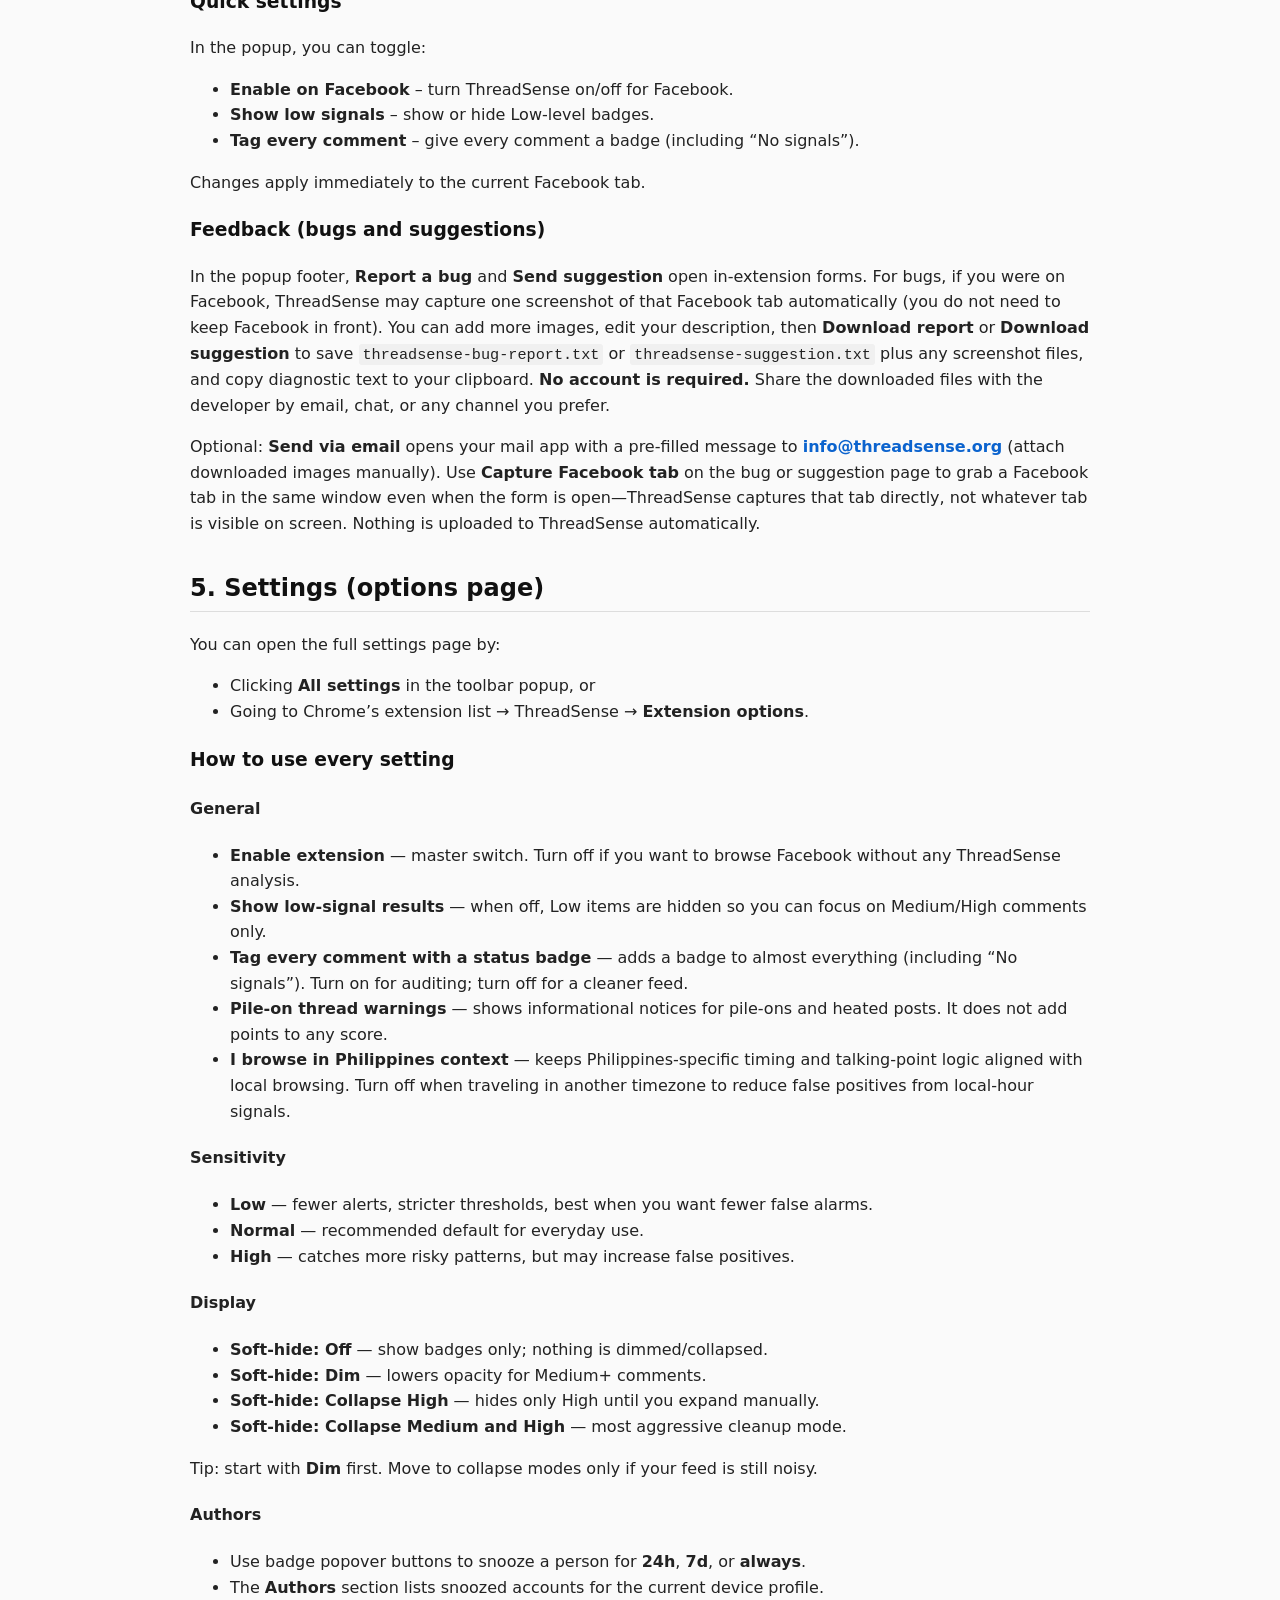
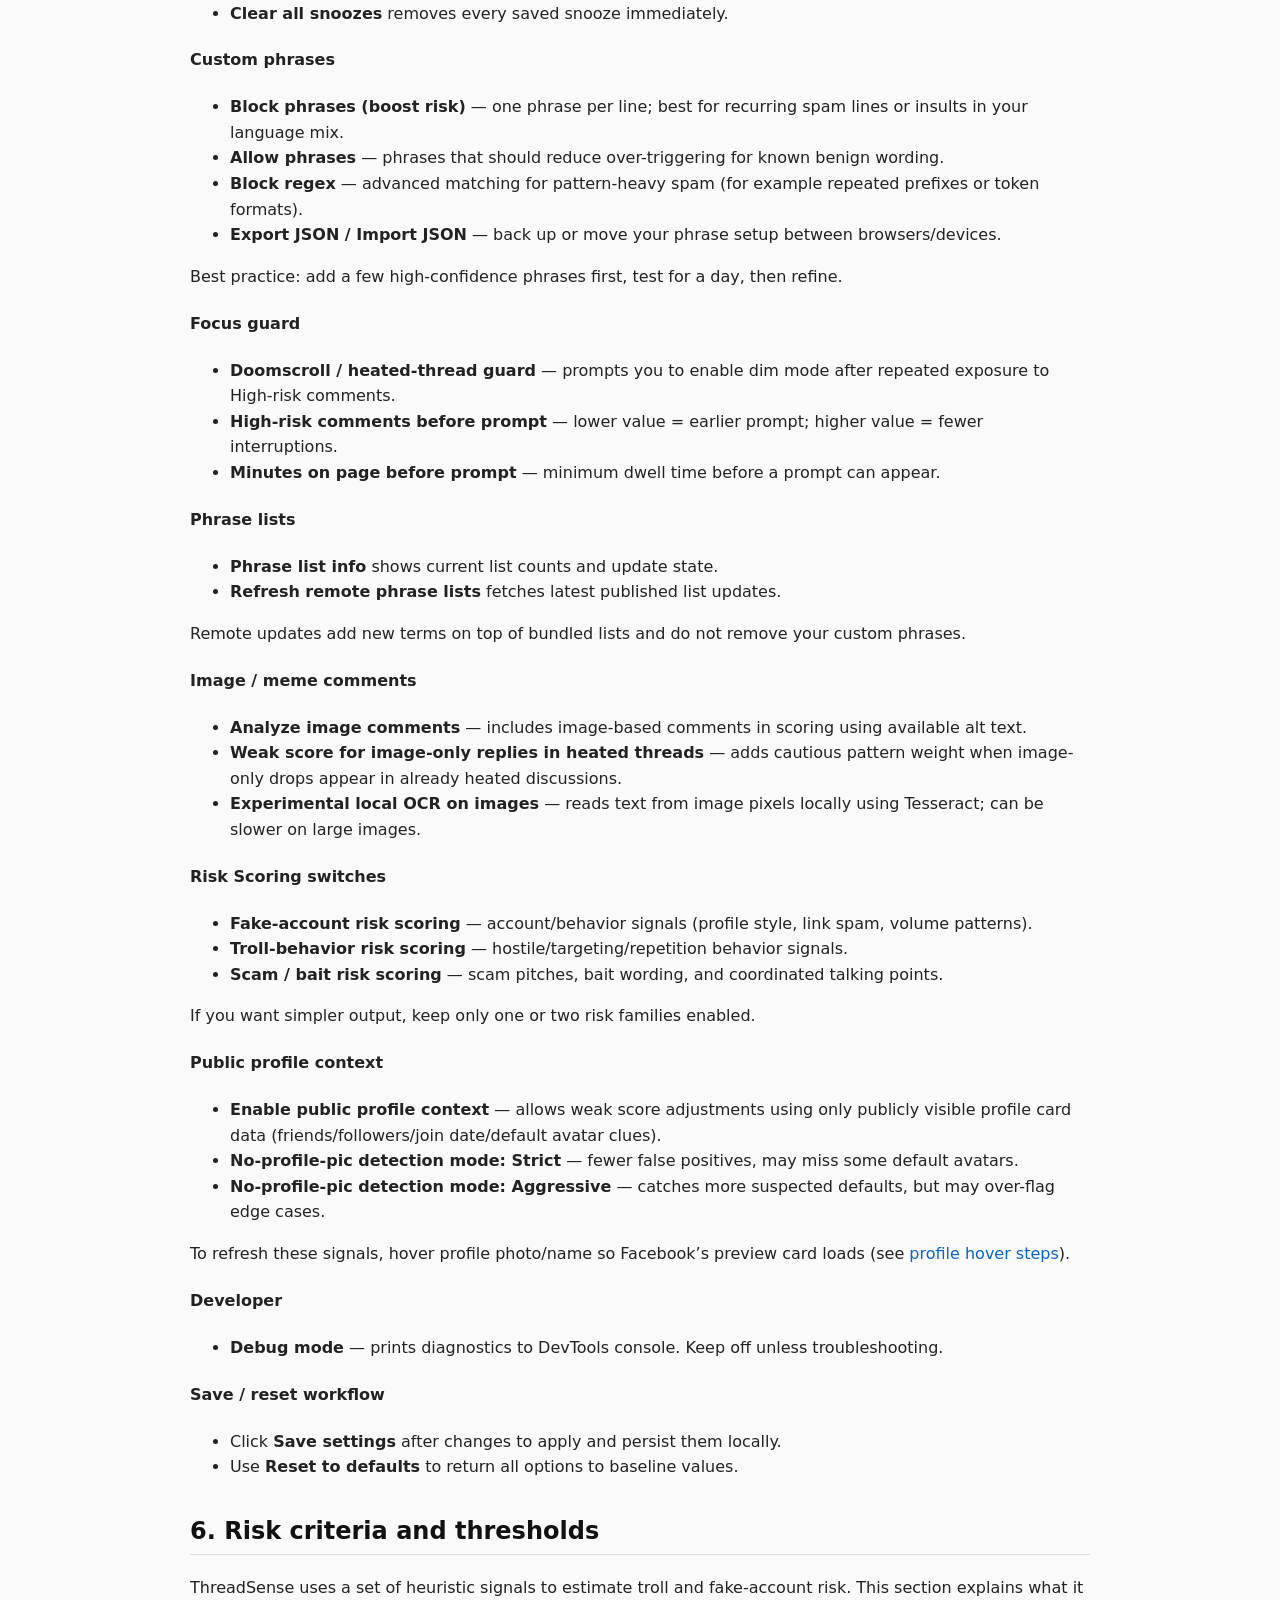
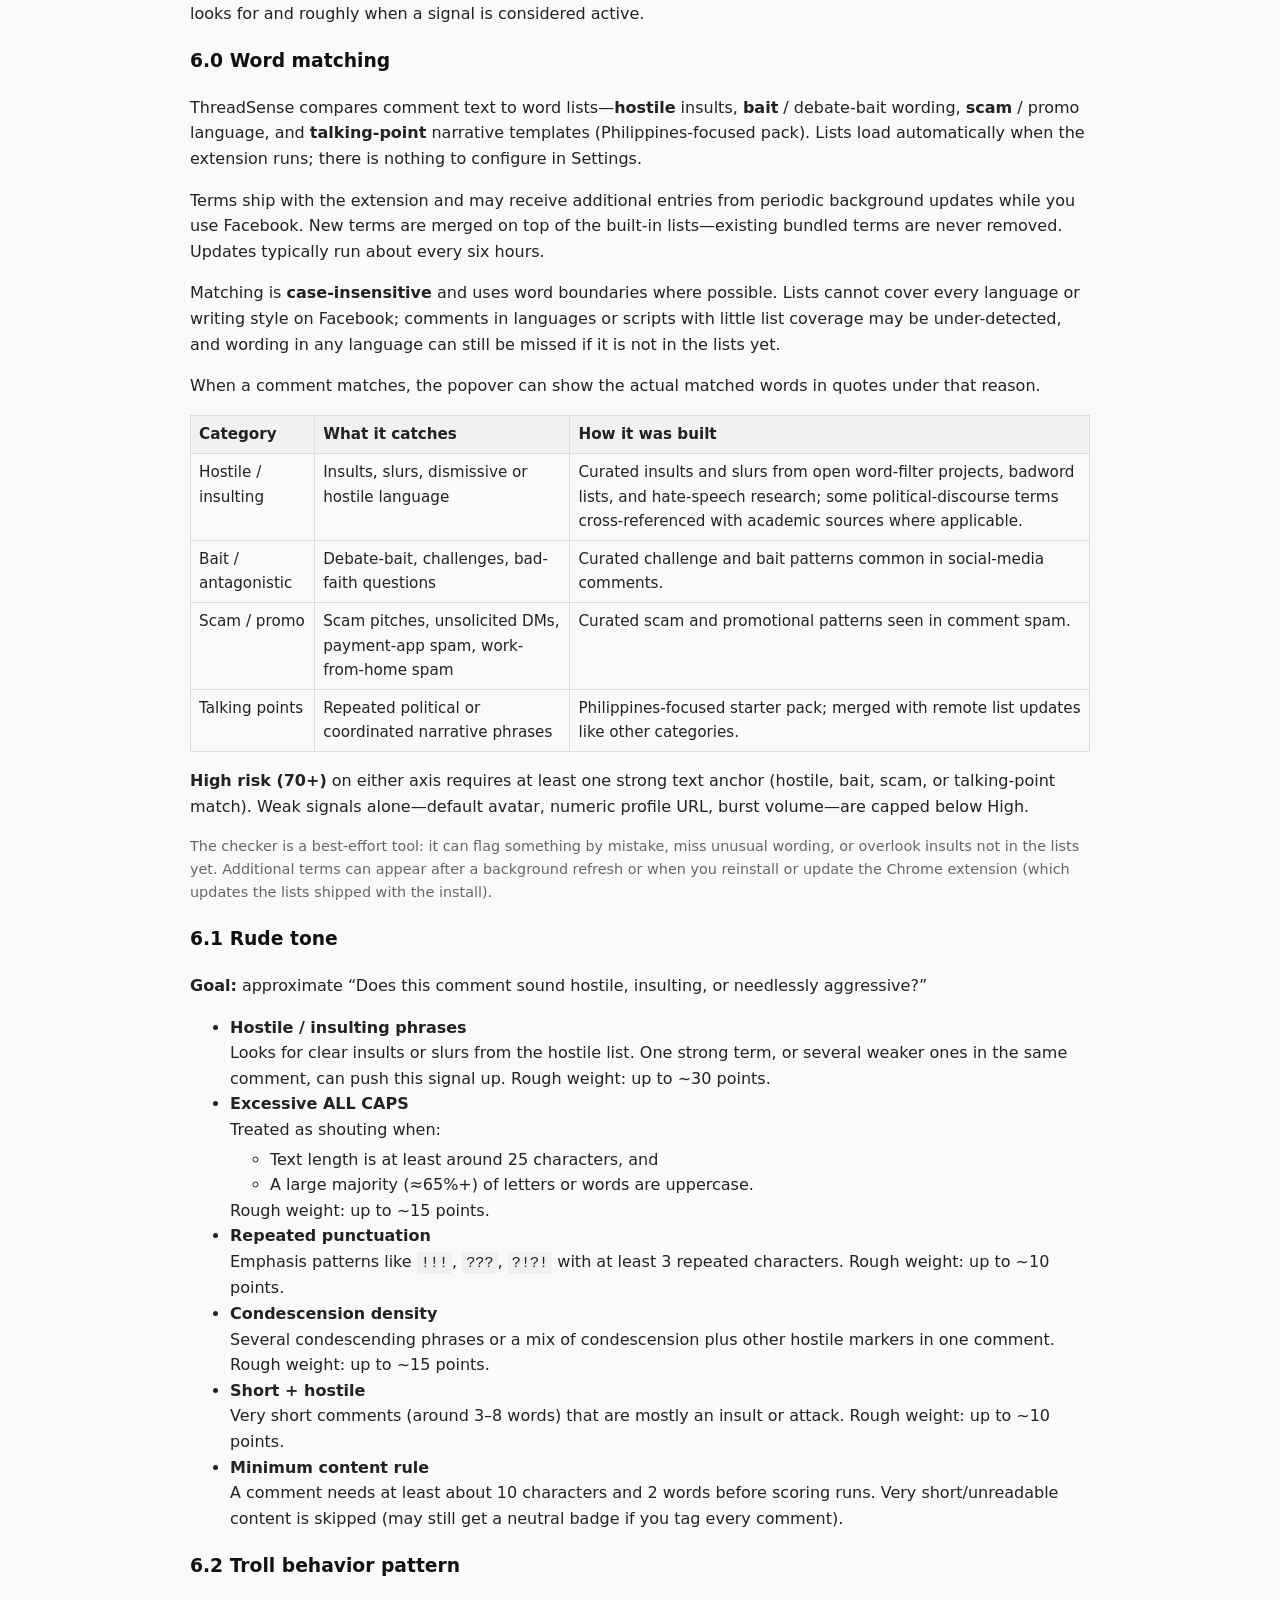
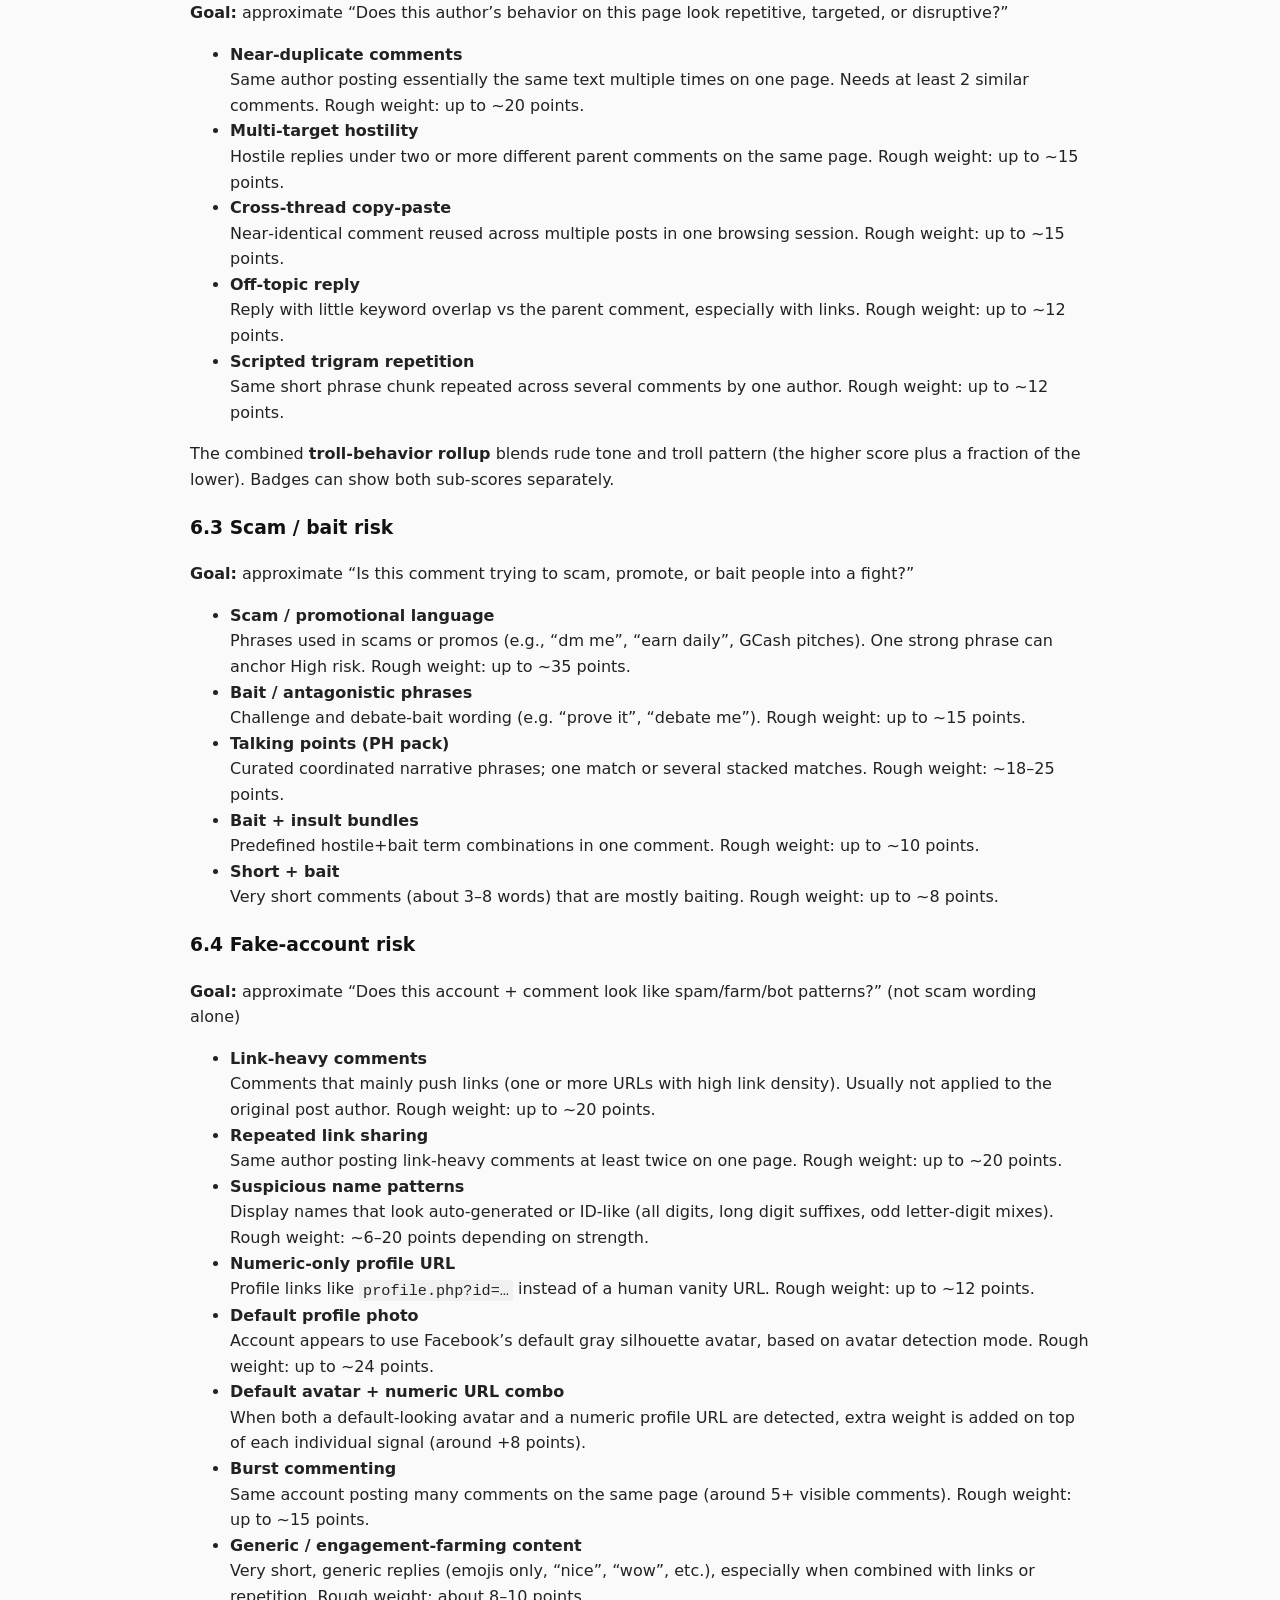
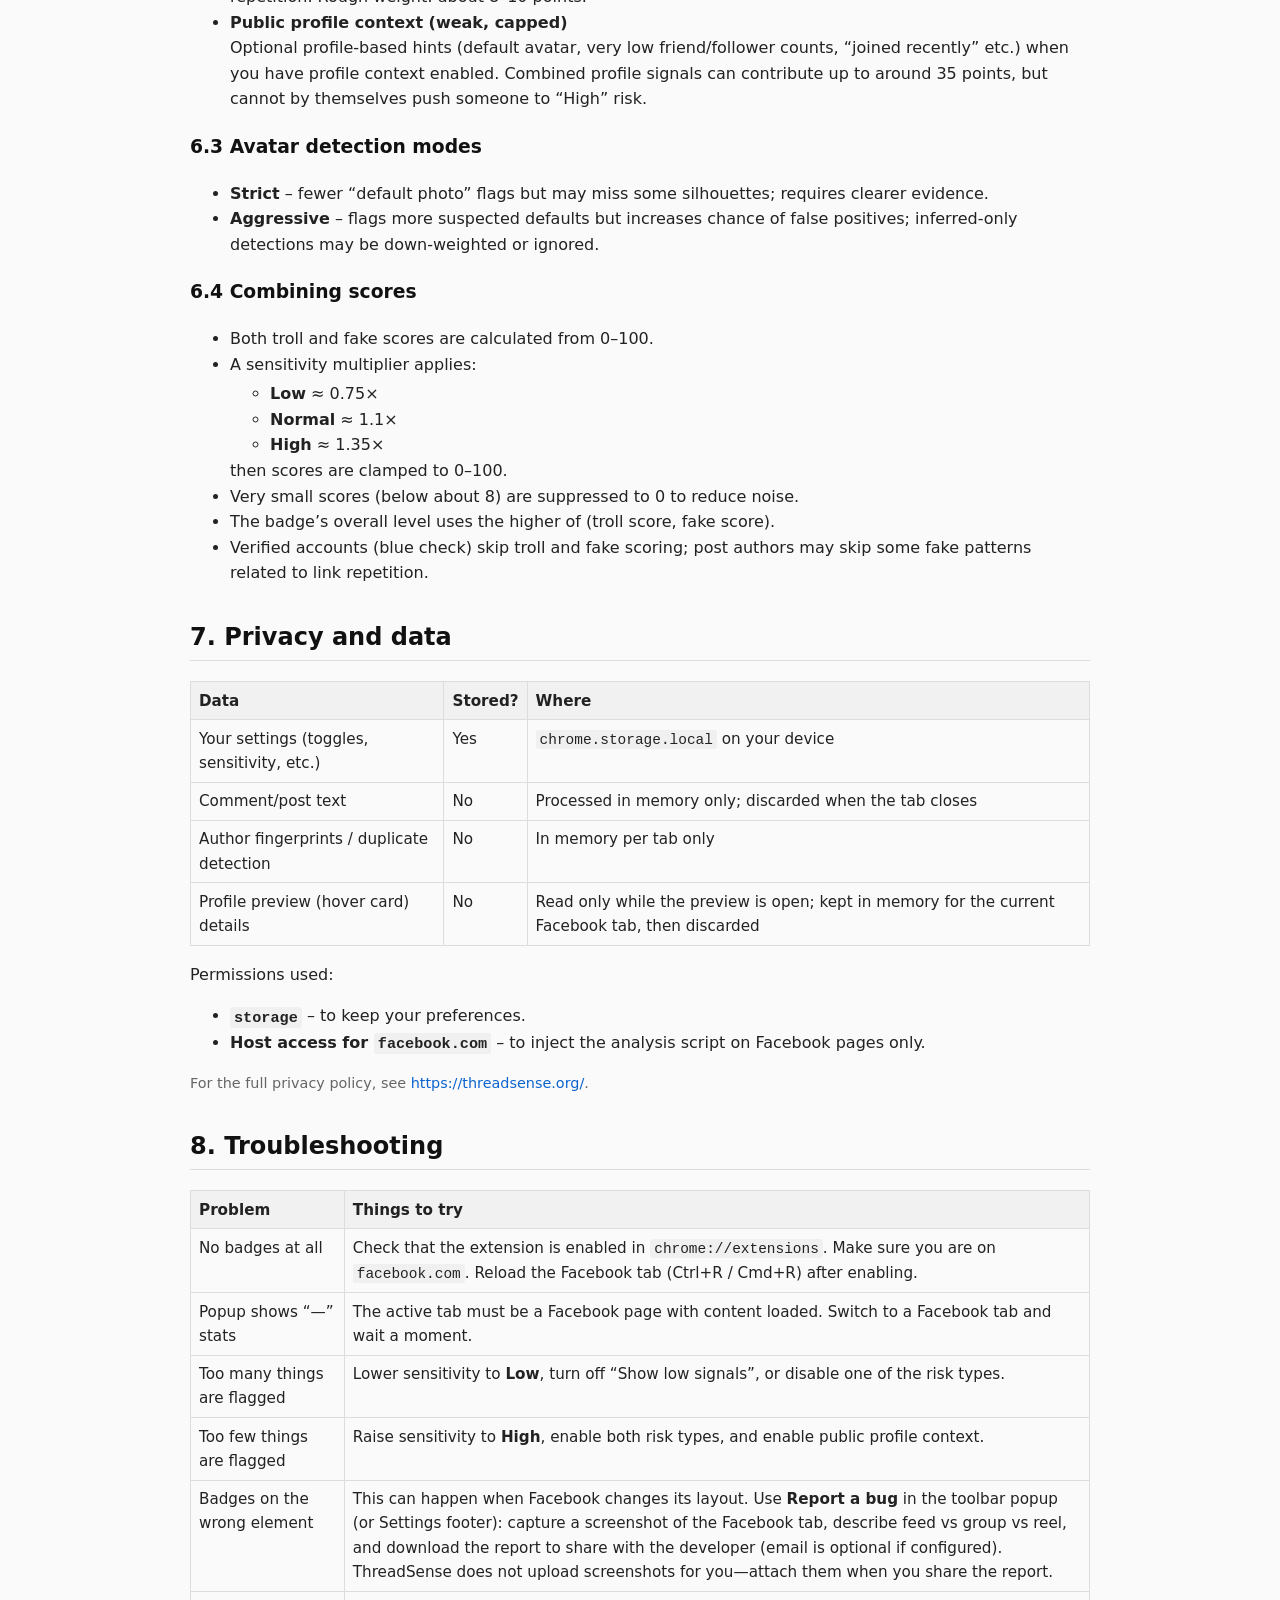
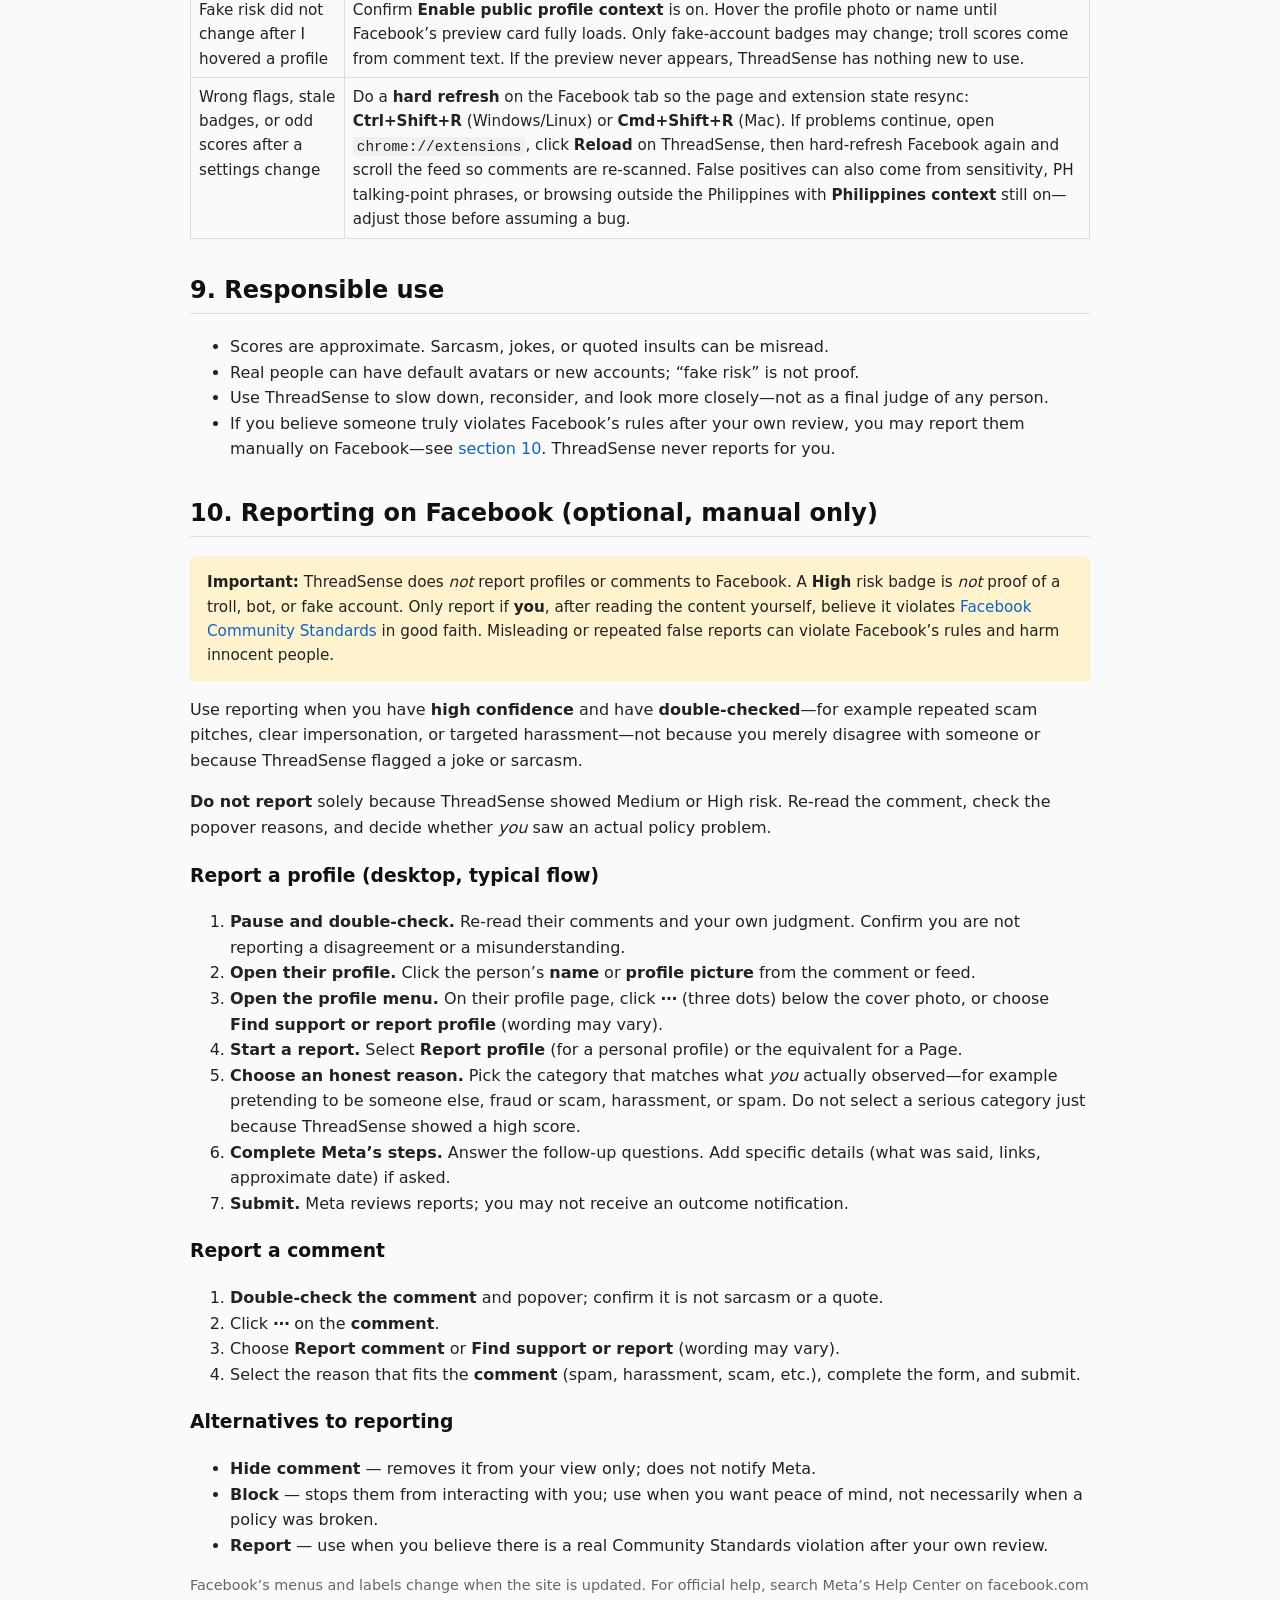
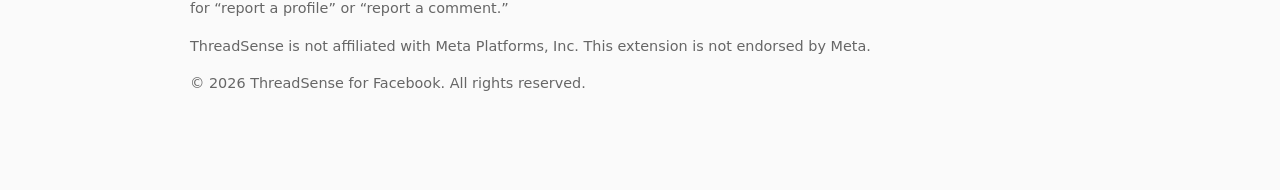
==== commit fb32ca06: "Sync phrase-lists, docs, and icon assets from fbtrolldetector" ====
--- a/user-guide.html
+++ b/user-guide.html
@@ -103,7 +103,7 @@
     <a href="https://threadsense.org/">Privacy policy</a>
   </nav>
   <h1>ThreadSense for Facebook — User Guide</h1>
-  <p><strong>Version 0.1.1</strong></p>
+  <p><strong>Version 0.1.2</strong></p>
 
   <p>
     ThreadSense is a Chrome extension that analyzes posts and comments you can already see on Facebook
@@ -318,22 +318,96 @@
     <li>Going to Chrome’s extension list → ThreadSense → <strong>Extension options</strong>.</li>
   </ul>
 
-  <h3>Key options</h3>
-
-  <ul>
-    <li><strong>Enable extension</strong> – master on/off switch for analysis.</li>
-    <li><strong>Show low-signal results</strong> – choose whether to show Low-level badges.</li>
-    <li><strong>Tag every comment</strong> – every analyzable comment gets a badge.</li>
-    <li><strong>Thread warnings</strong> – optional pile-on notice on a comment, or high-risk thread notice on the post when several accounts already show medium+ risk (informational only; does not change scores).</li>
-    <li><strong>Philippines context</strong> – when on, “unusual local hours” fake signals may apply using your PC clock; turn off if you browse from another timezone. PH talking-point phrases always stay active and merge with <a href="https://threadsense.org/phrase-lists.json">threadsense.org/phrase-lists.json</a>.</li>
-    <li><strong>Sensitivity</strong> – Low / Normal / High; higher sensitivity will flag more items but may increase false positives.</li>
-    <li><strong>Fake-account risk</strong> – turn fake-pattern scoring on/off.</li>
-    <li><strong>Troll-behavior risk</strong> – turn troll-pattern scoring on/off.</li>
-    <li><strong>Public profile context</strong> – optionally use visible profile cues (friend/follower counts, join date, default avatar on Facebook’s preview card) to slightly adjust fake risk. Hover the person’s profile photo or name on the feed to load that preview and refresh their badges—see <a href="#profile-hover">Refreshing badges by hovering a profile photo or name</a>. Data stays on your device only and is not stored between sessions.</li>
-    <li><strong>Debug mode</strong> – logs scan results to the browser console (for development only).</li>
-  </ul>
-
-  <p>You can reset to default settings at any time from the options page.</p>
+  <h3>How to use every setting</h3>
+
+  <h4>General</h4>
+  <ul>
+    <li><strong>Enable extension</strong> — master switch. Turn off if you want to browse Facebook without any ThreadSense analysis.</li>
+    <li><strong>Show low-signal results</strong> — when off, Low items are hidden so you can focus on Medium/High comments only.</li>
+    <li><strong>Tag every comment with a status badge</strong> — adds a badge to almost everything (including “No signals”). Turn on for auditing; turn off for a cleaner feed.</li>
+    <li><strong>Pile-on thread warnings</strong> — shows informational notices for pile-ons and heated posts. It does not add points to any score.</li>
+    <li><strong>I browse in Philippines context</strong> — keeps Philippines-specific timing and talking-point logic aligned with local browsing. Turn off when traveling in another timezone to reduce false positives from local-hour signals.</li>
+  </ul>
+
+  <h4>Sensitivity</h4>
+  <ul>
+    <li><strong>Low</strong> — fewer alerts, stricter thresholds, best when you want fewer false alarms.</li>
+    <li><strong>Normal</strong> — recommended default for everyday use.</li>
+    <li><strong>High</strong> — catches more risky patterns, but may increase false positives.</li>
+  </ul>
+
+  <h4>Display</h4>
+  <ul>
+    <li><strong>Soft-hide: Off</strong> — show badges only; nothing is dimmed/collapsed.</li>
+    <li><strong>Soft-hide: Dim</strong> — lowers opacity for Medium+ comments.</li>
+    <li><strong>Soft-hide: Collapse High</strong> — hides only High until you expand manually.</li>
+    <li><strong>Soft-hide: Collapse Medium and High</strong> — most aggressive cleanup mode.</li>
+  </ul>
+  <p>Tip: start with <strong>Dim</strong> first. Move to collapse modes only if your feed is still noisy.</p>
+
+  <h4>Authors</h4>
+  <ul>
+    <li>Use badge popover buttons to snooze a person for <strong>24h</strong>, <strong>7d</strong>, or <strong>always</strong>.</li>
+    <li>The <strong>Authors</strong> section lists snoozed accounts for the current device profile.</li>
+    <li><strong>Clear all snoozes</strong> removes every saved snooze immediately.</li>
+  </ul>
+
+  <h4>Custom phrases</h4>
+  <ul>
+    <li><strong>Block phrases (boost risk)</strong> — one phrase per line; best for recurring spam lines or insults in your language mix.</li>
+    <li><strong>Allow phrases</strong> — phrases that should reduce over-triggering for known benign wording.</li>
+    <li><strong>Block regex</strong> — advanced matching for pattern-heavy spam (for example repeated prefixes or token formats).</li>
+    <li><strong>Export JSON / Import JSON</strong> — back up or move your phrase setup between browsers/devices.</li>
+  </ul>
+  <p>Best practice: add a few high-confidence phrases first, test for a day, then refine.</p>
+
+  <h4>Focus guard</h4>
+  <ul>
+    <li><strong>Doomscroll / heated-thread guard</strong> — prompts you to enable dim mode after repeated exposure to High-risk comments.</li>
+    <li><strong>High-risk comments before prompt</strong> — lower value = earlier prompt; higher value = fewer interruptions.</li>
+    <li><strong>Minutes on page before prompt</strong> — minimum dwell time before a prompt can appear.</li>
+  </ul>
+
+  <h4>Phrase lists</h4>
+  <ul>
+    <li><strong>Phrase list info</strong> shows current list counts and update state.</li>
+    <li><strong>Refresh remote phrase lists</strong> fetches latest published list updates.</li>
+  </ul>
+  <p>Remote updates add new terms on top of bundled lists and do not remove your custom phrases.</p>
+
+  <h4>Image / meme comments</h4>
+  <ul>
+    <li><strong>Analyze image comments</strong> — includes image-based comments in scoring using available alt text.</li>
+    <li><strong>Weak score for image-only replies in heated threads</strong> — adds cautious pattern weight when image-only drops appear in already heated discussions.</li>
+    <li><strong>Experimental local OCR on images</strong> — reads text from image pixels locally using Tesseract; can be slower on large images.</li>
+  </ul>
+
+  <h4>Risk Scoring switches</h4>
+  <ul>
+    <li><strong>Fake-account risk scoring</strong> — account/behavior signals (profile style, link spam, volume patterns).</li>
+    <li><strong>Troll-behavior risk scoring</strong> — hostile/targeting/repetition behavior signals.</li>
+    <li><strong>Scam / bait risk scoring</strong> — scam pitches, bait wording, and coordinated talking points.</li>
+  </ul>
+  <p>If you want simpler output, keep only one or two risk families enabled.</p>
+
+  <h4>Public profile context</h4>
+  <ul>
+    <li><strong>Enable public profile context</strong> — allows weak score adjustments using only publicly visible profile card data (friends/followers/join date/default avatar clues).</li>
+    <li><strong>No-profile-pic detection mode: Strict</strong> — fewer false positives, may miss some default avatars.</li>
+    <li><strong>No-profile-pic detection mode: Aggressive</strong> — catches more suspected defaults, but may over-flag edge cases.</li>
+  </ul>
+  <p>To refresh these signals, hover profile photo/name so Facebook’s preview card loads (see <a href="#profile-hover">profile hover steps</a>).</p>
+
+  <h4>Developer</h4>
+  <ul>
+    <li><strong>Debug mode</strong> — prints diagnostics to DevTools console. Keep off unless troubleshooting.</li>
+  </ul>
+
+  <h4>Save / reset workflow</h4>
+  <ul>
+    <li>Click <strong>Save settings</strong> after changes to apply and persist them locally.</li>
+    <li>Use <strong>Reset to defaults</strong> to return all options to baseline values.</li>
+  </ul>
 
   <h2>6. Risk criteria and thresholds</h2>
 
@@ -763,7 +837,7 @@
   </p>
 
   <p class="muted">
-    © 2026 Bernard Molmisa. All rights reserved.
+    © 2026 ThreadSense for Facebook. All rights reserved.
   </p>
 </body>
 </html>
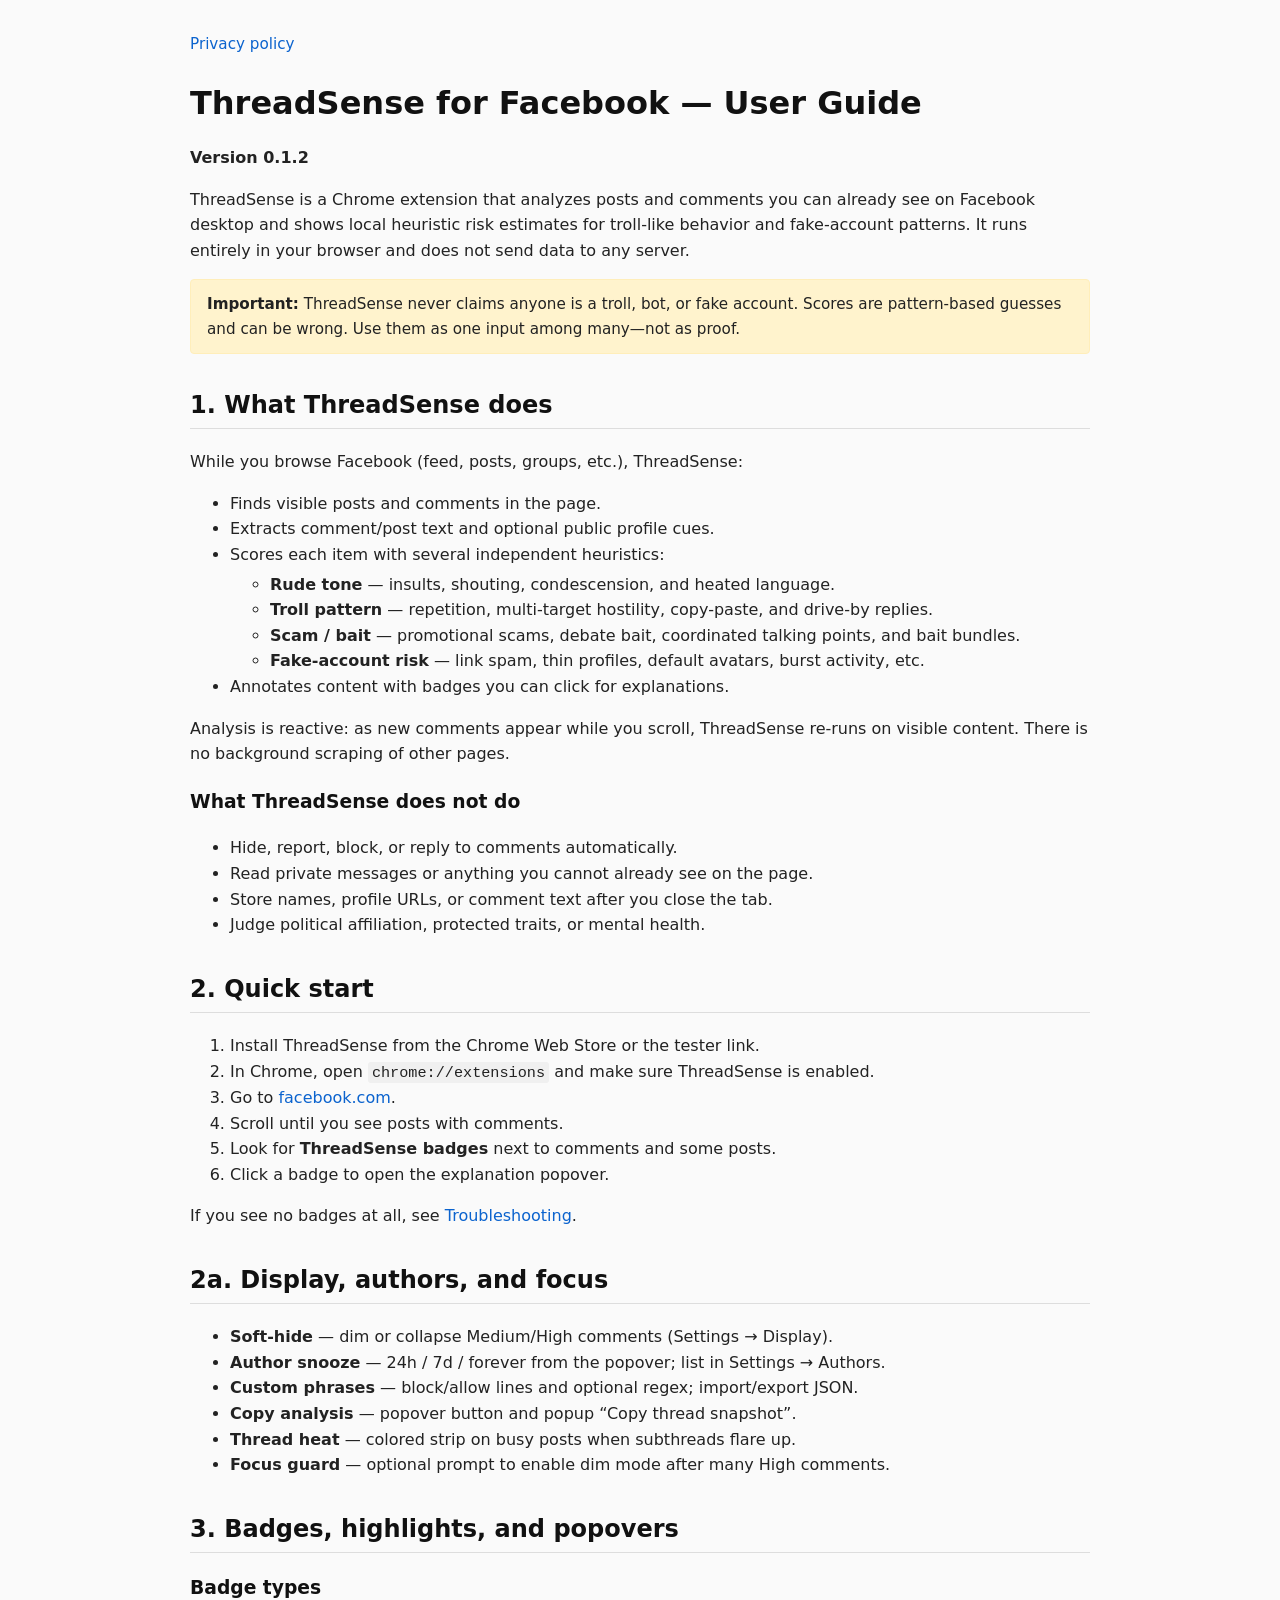
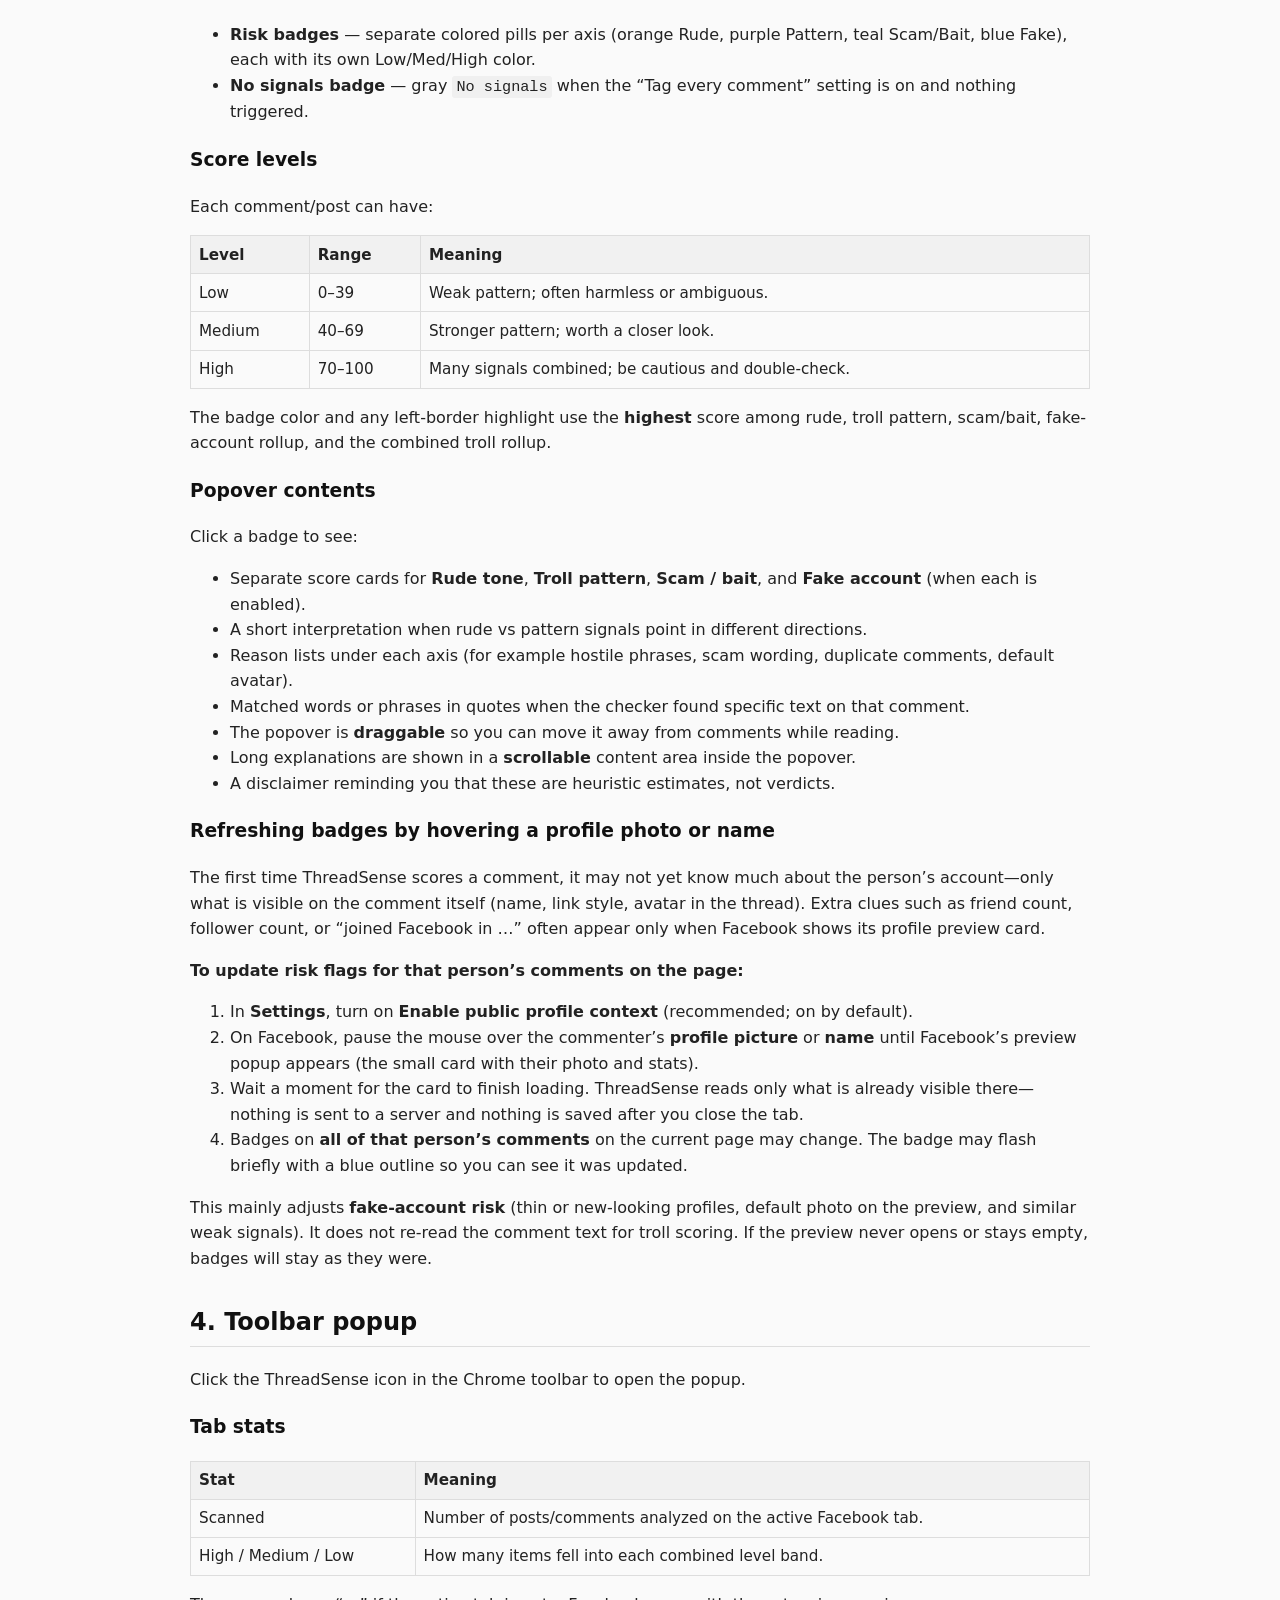
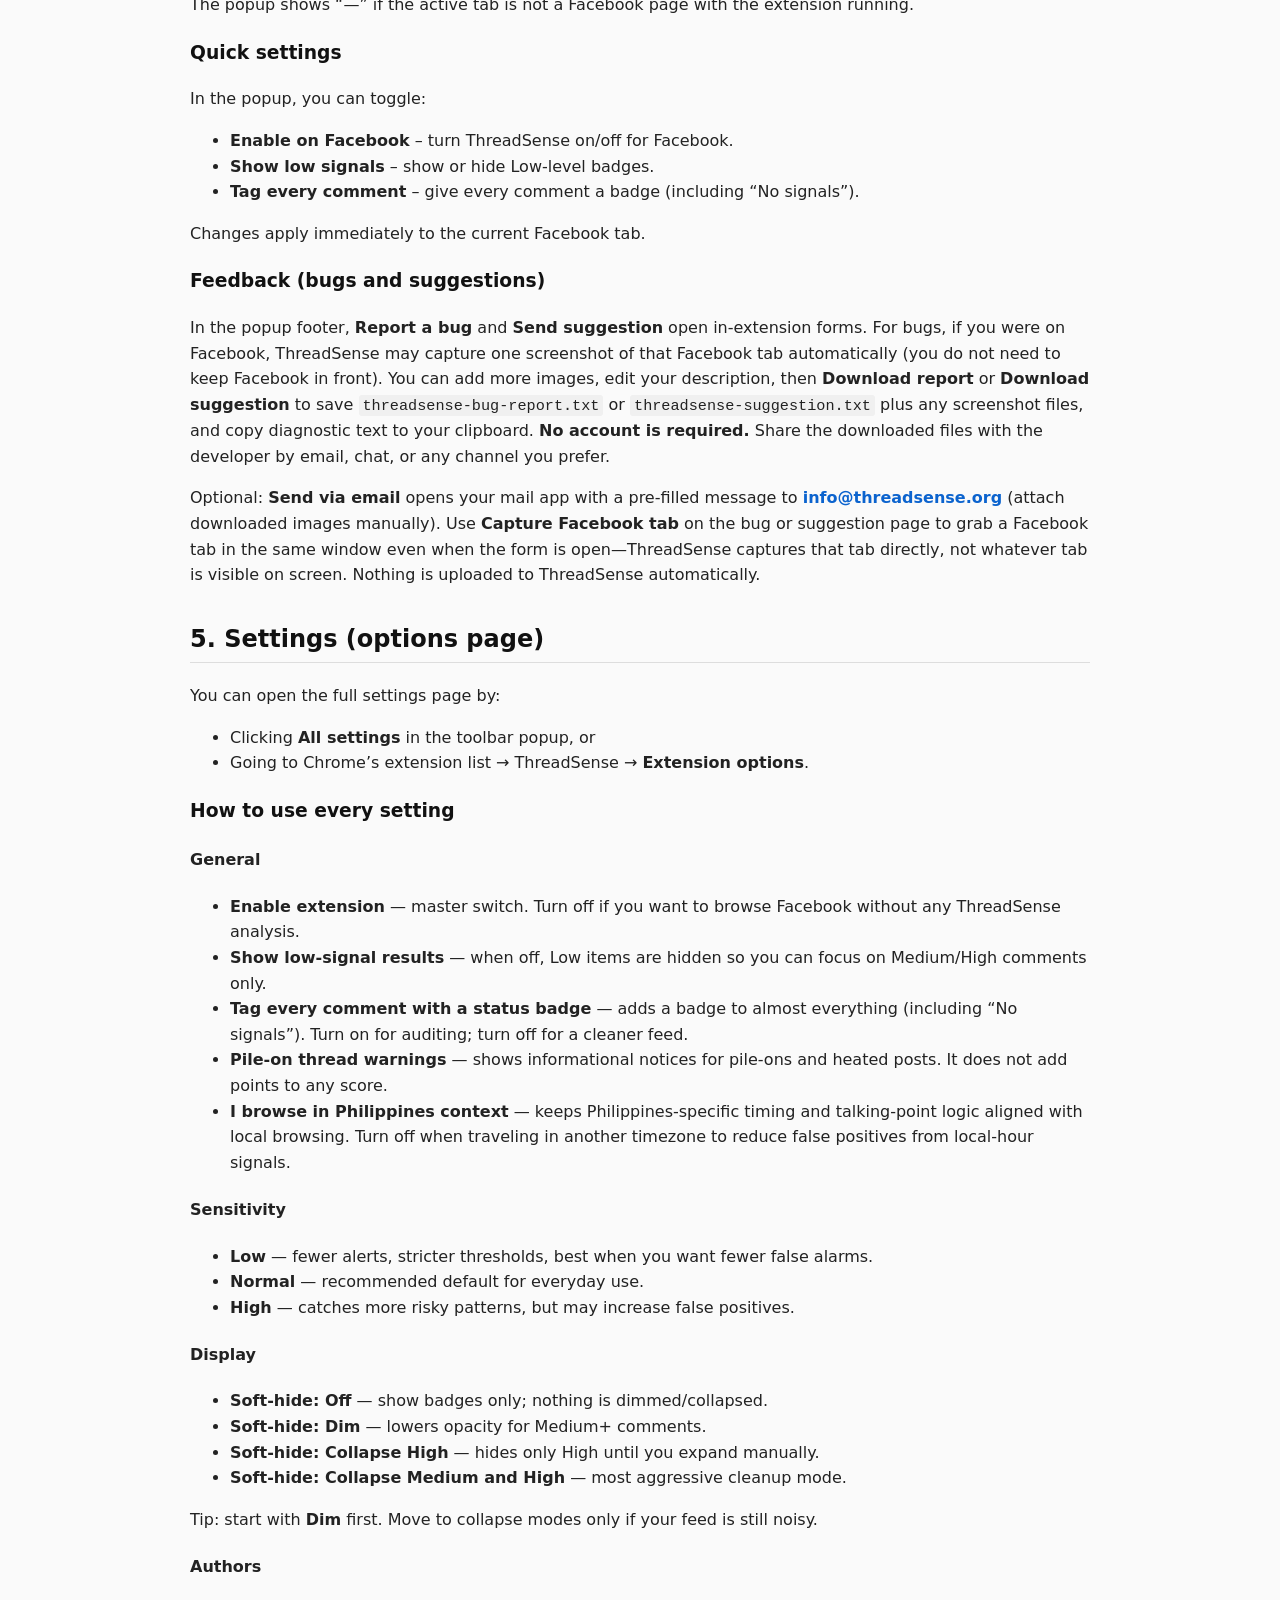
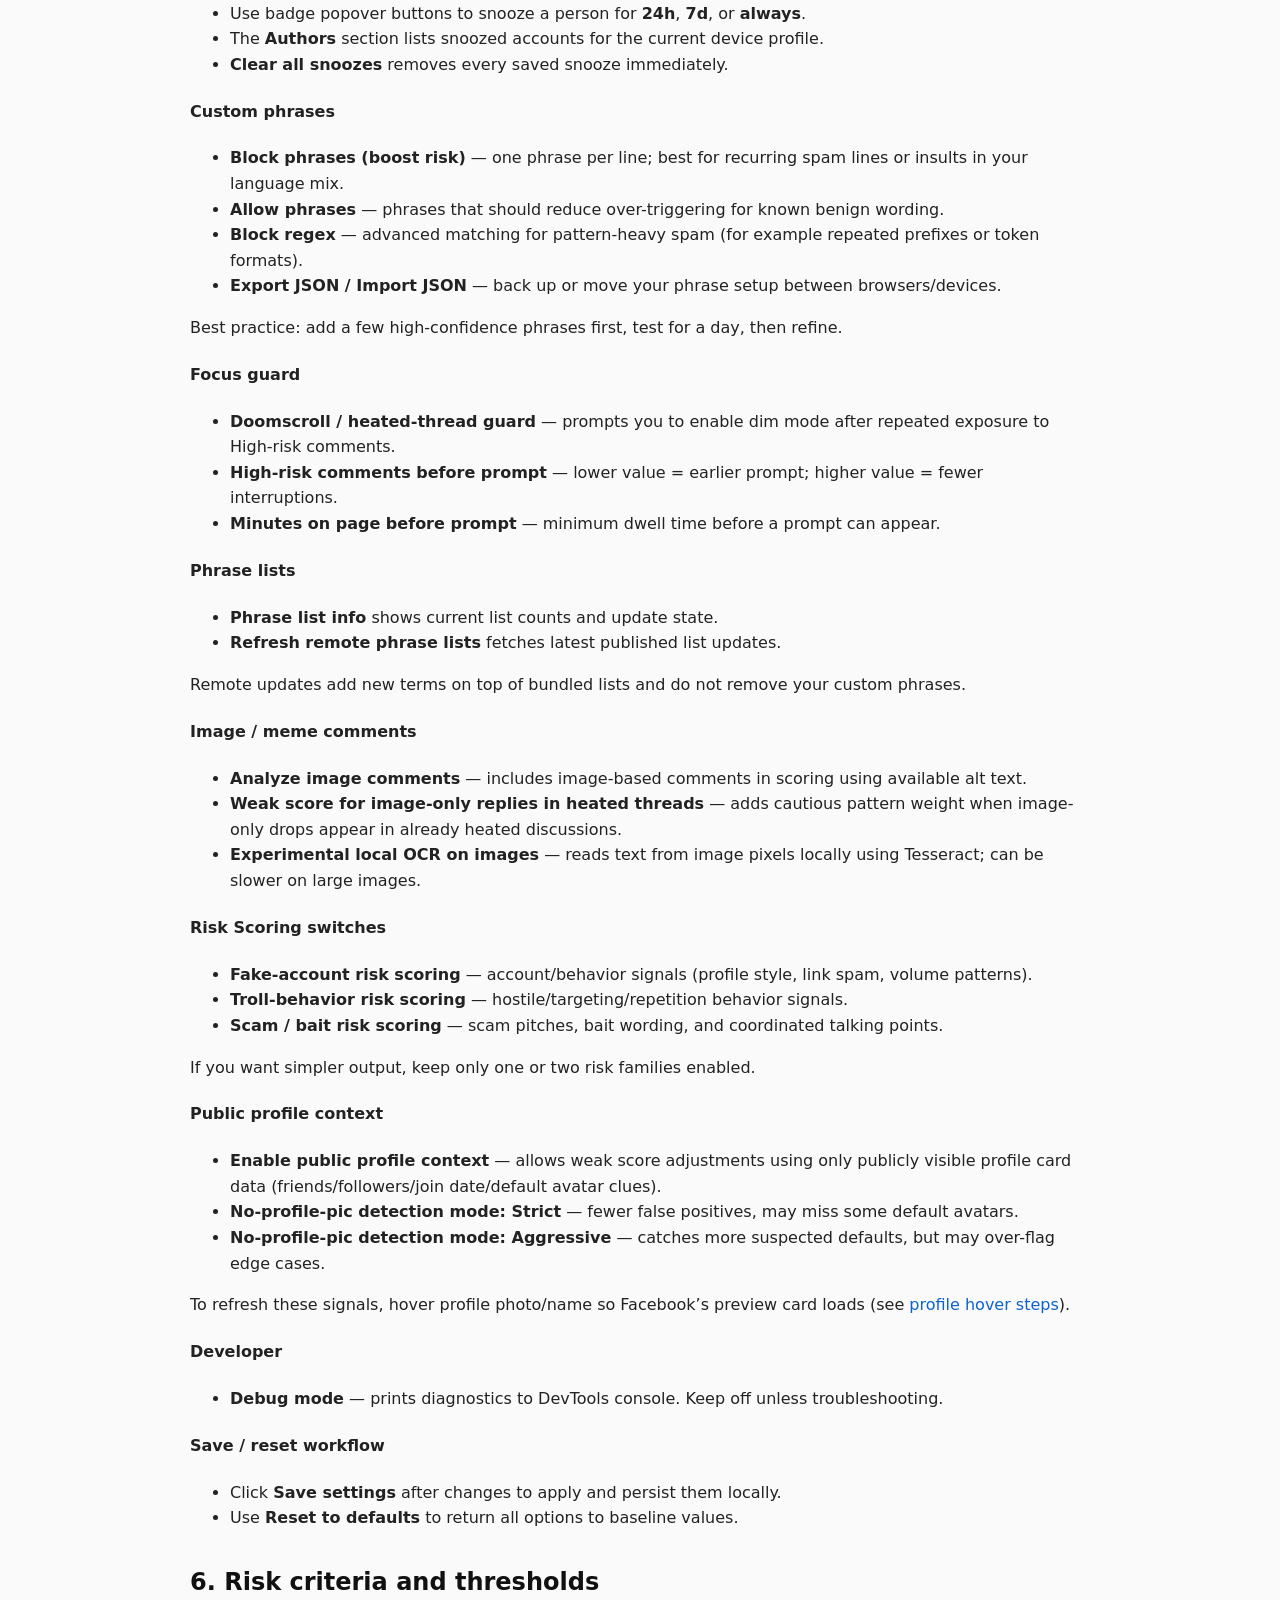
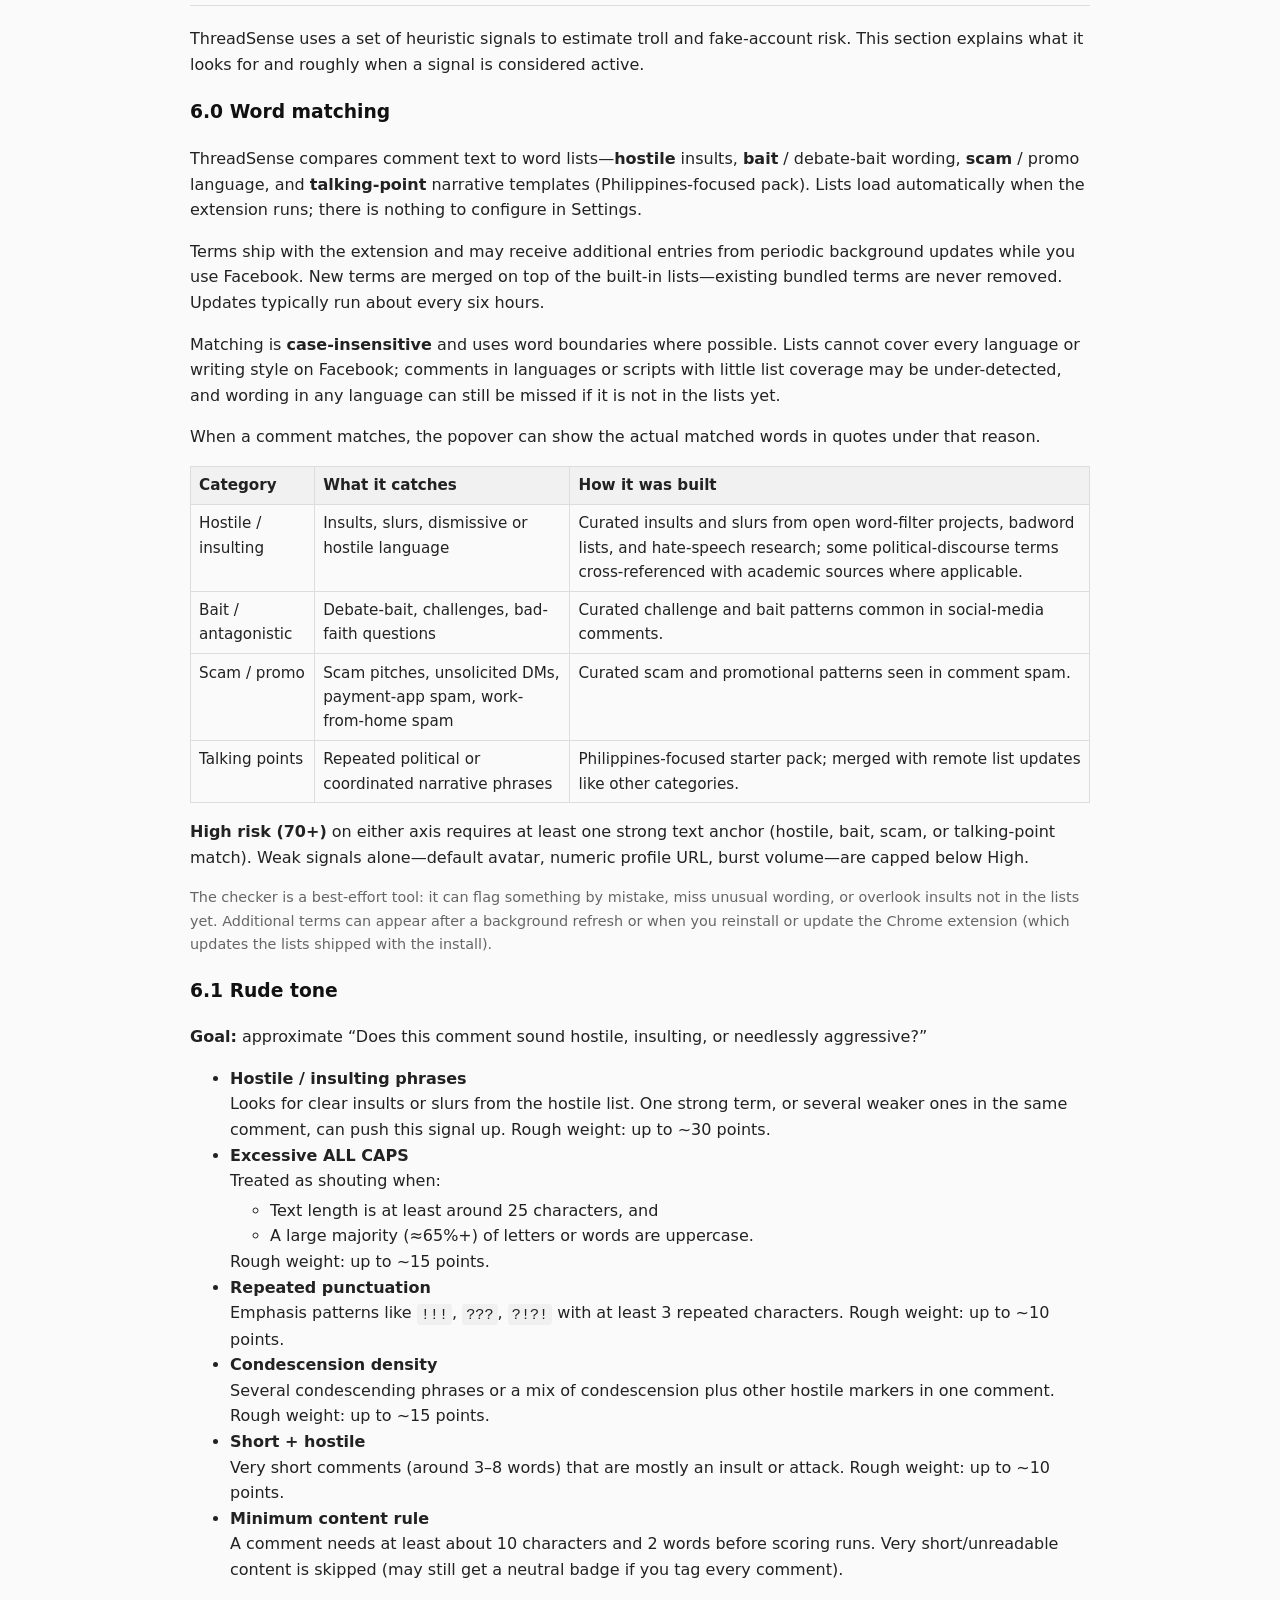
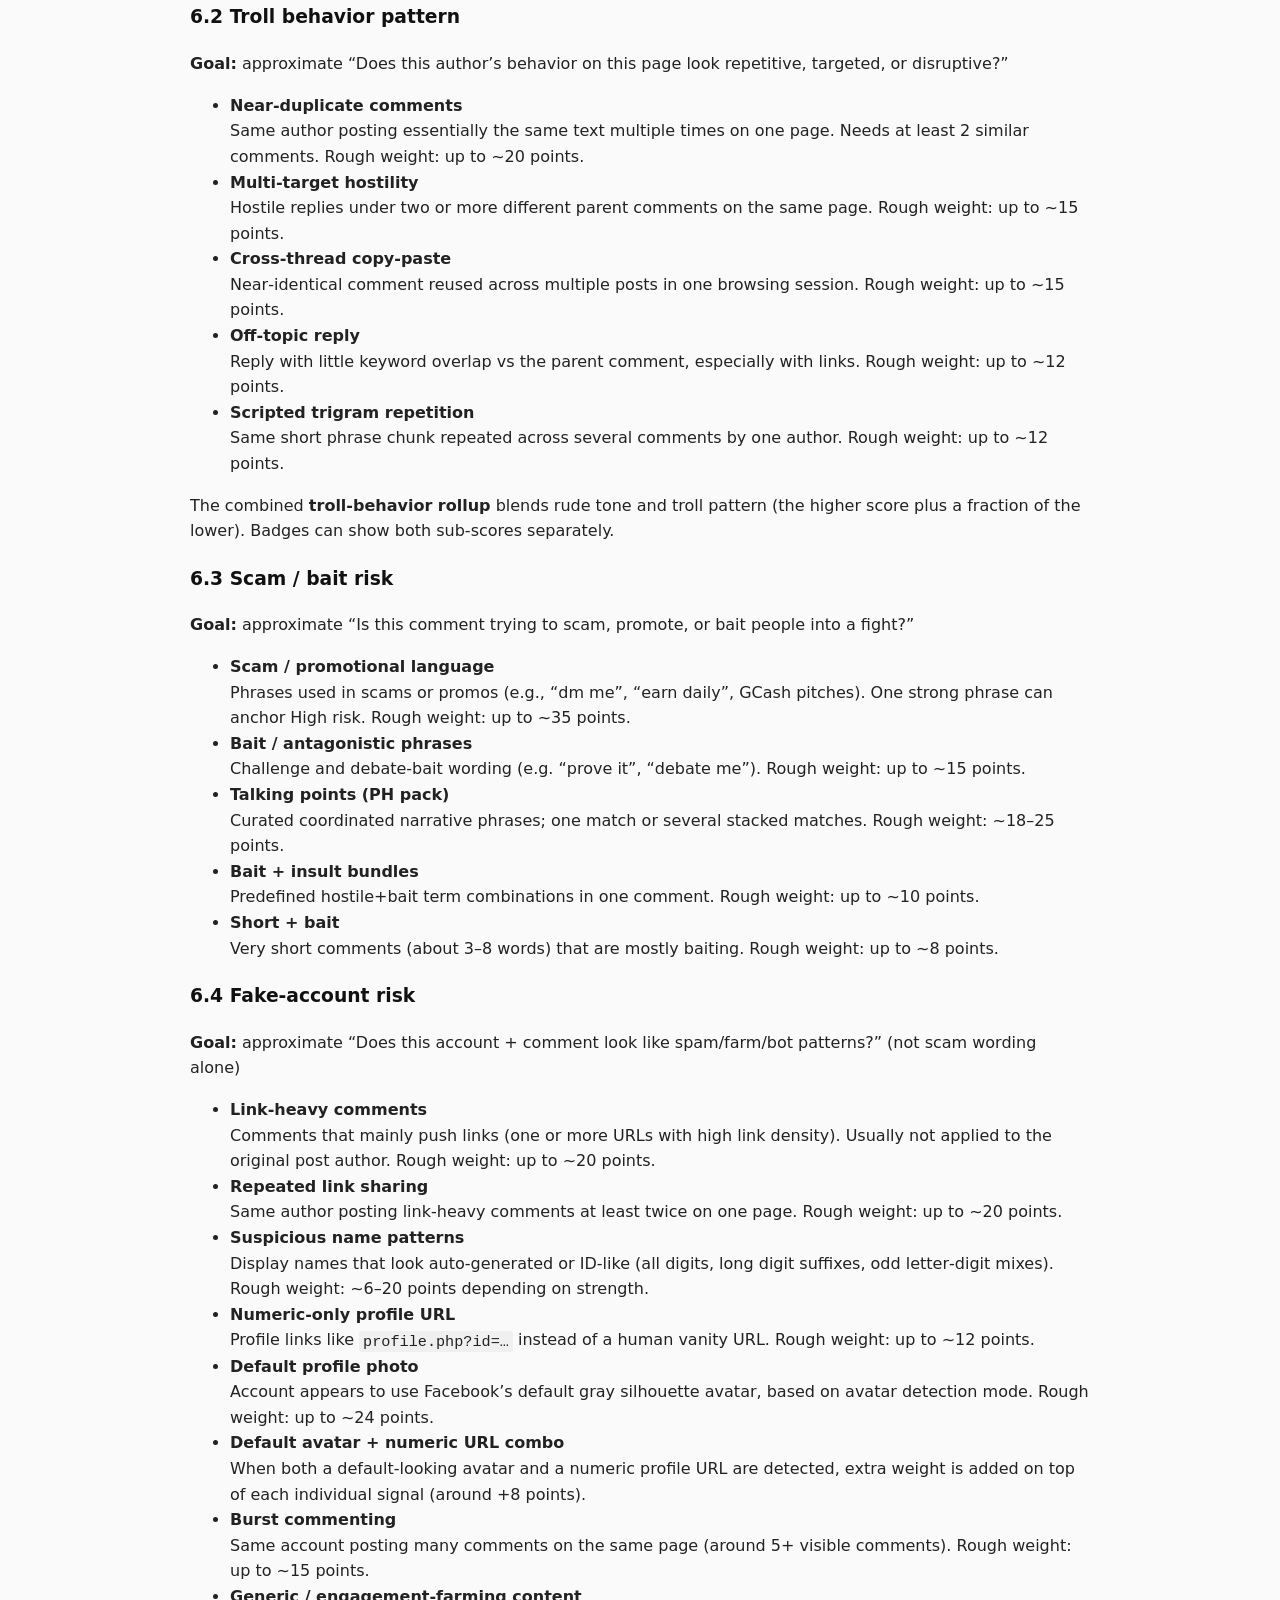
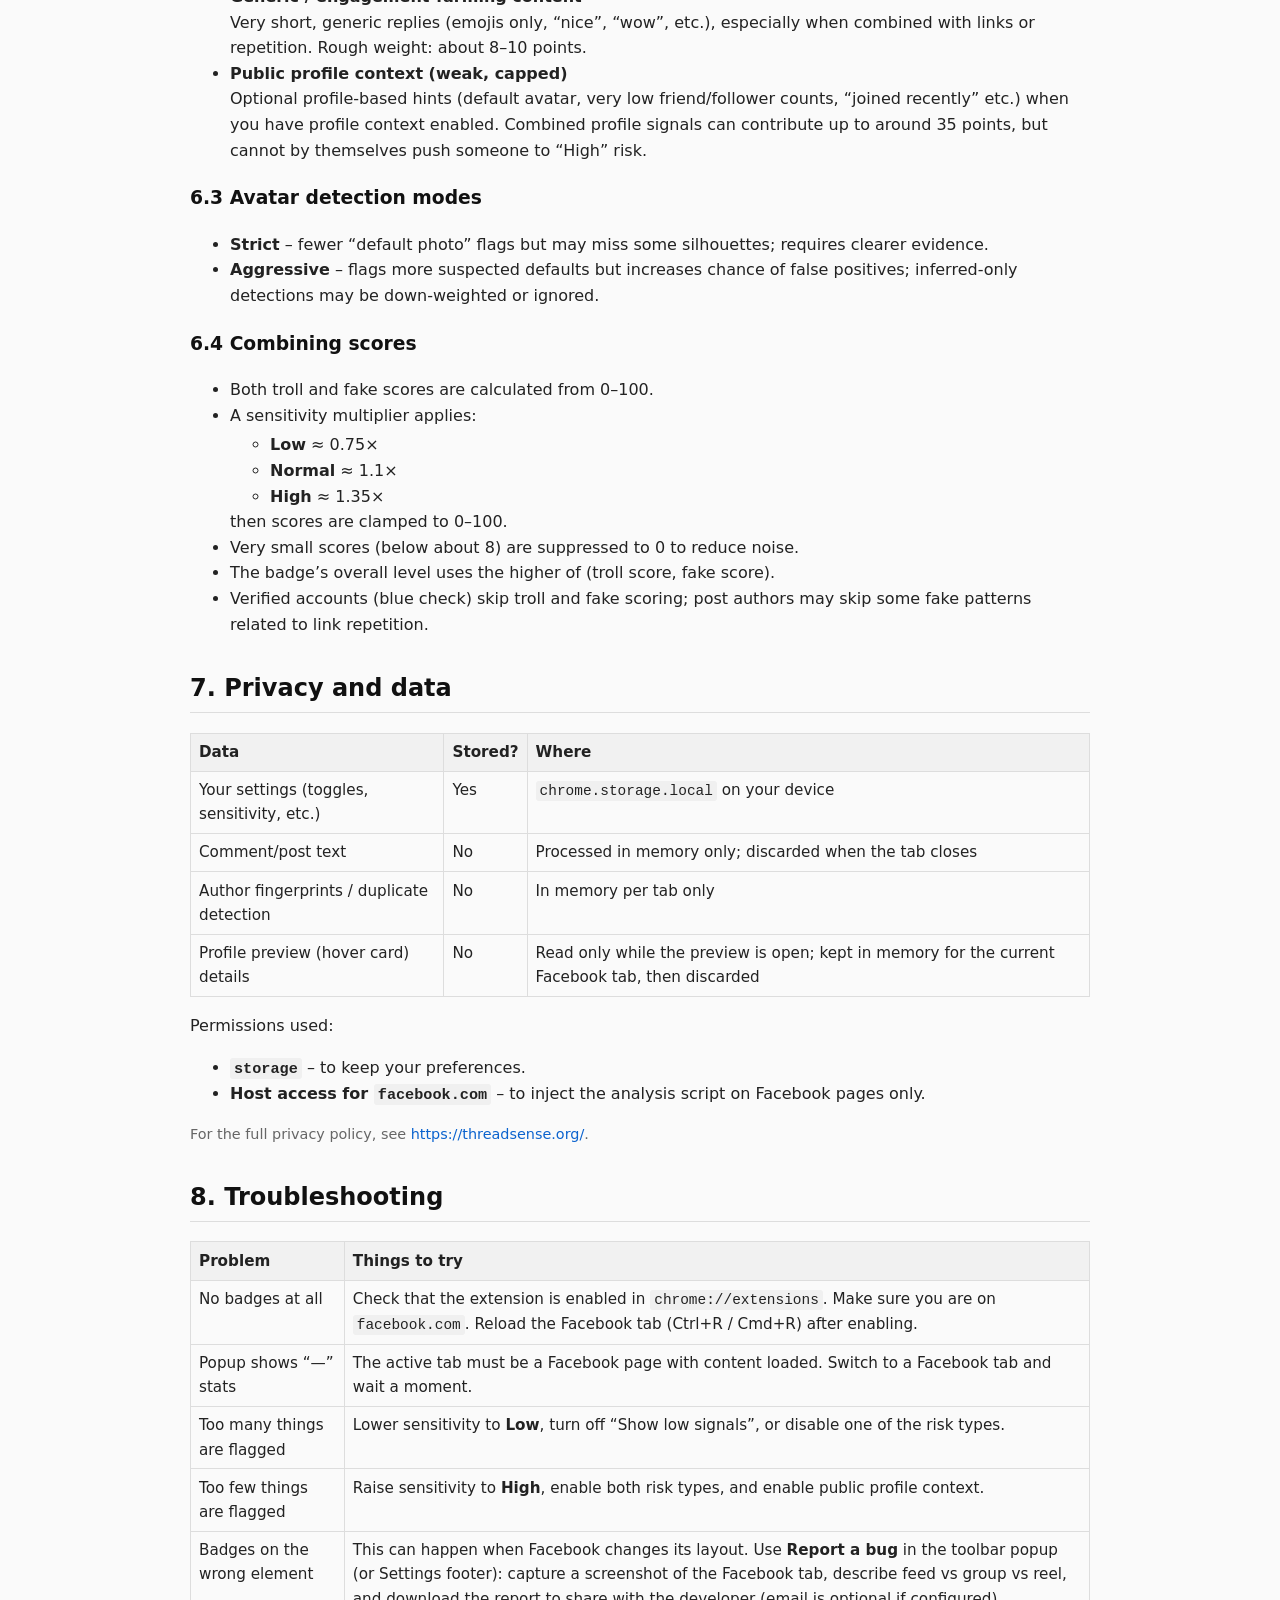
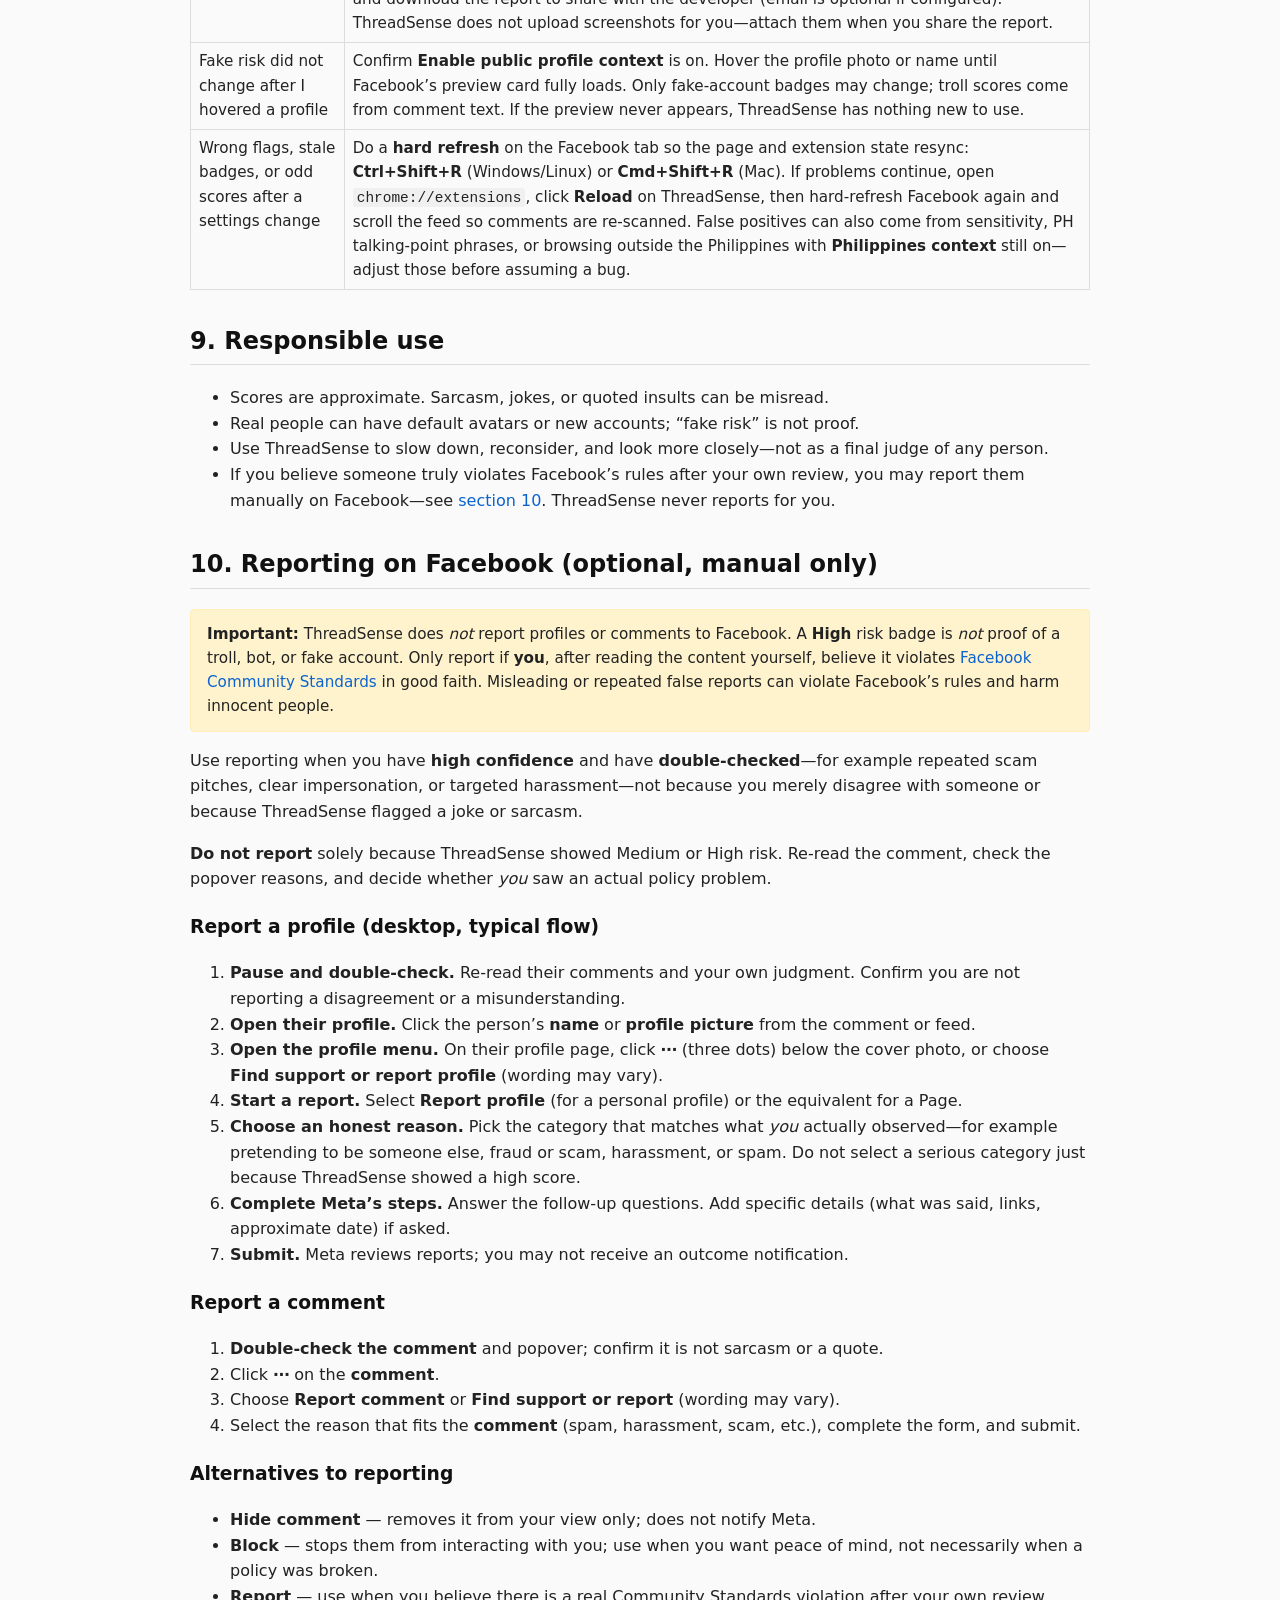
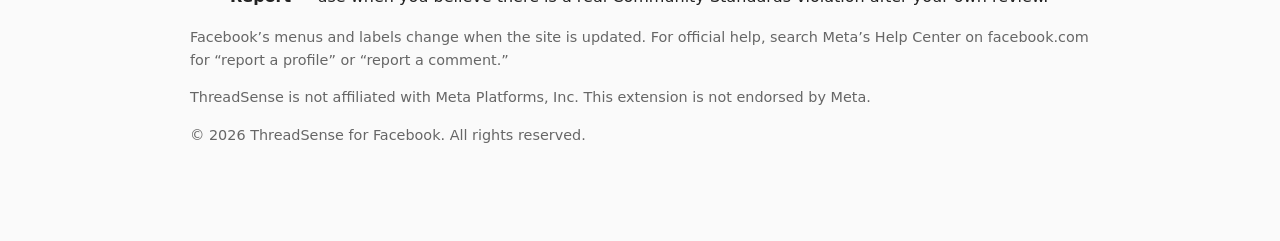
==== commit 3d6c4e96: "Sync phrase-lists, docs, and icon assets from fbtrolldetector" ====
--- a/user-guide.html
+++ b/user-guide.html
@@ -226,6 +226,8 @@
     <li>A short interpretation when rude vs pattern signals point in different directions.</li>
     <li>Reason lists under each axis (for example hostile phrases, scam wording, duplicate comments, default avatar).</li>
     <li>Matched words or phrases in quotes when the checker found specific text on that comment.</li>
+    <li>The popover is <strong>draggable</strong> so you can move it away from comments while reading.</li>
+    <li>Long explanations are shown in a <strong>scrollable</strong> content area inside the popover.</li>
     <li>A disclaimer reminding you that these are heuristic estimates, not verdicts.</li>
   </ul>
 
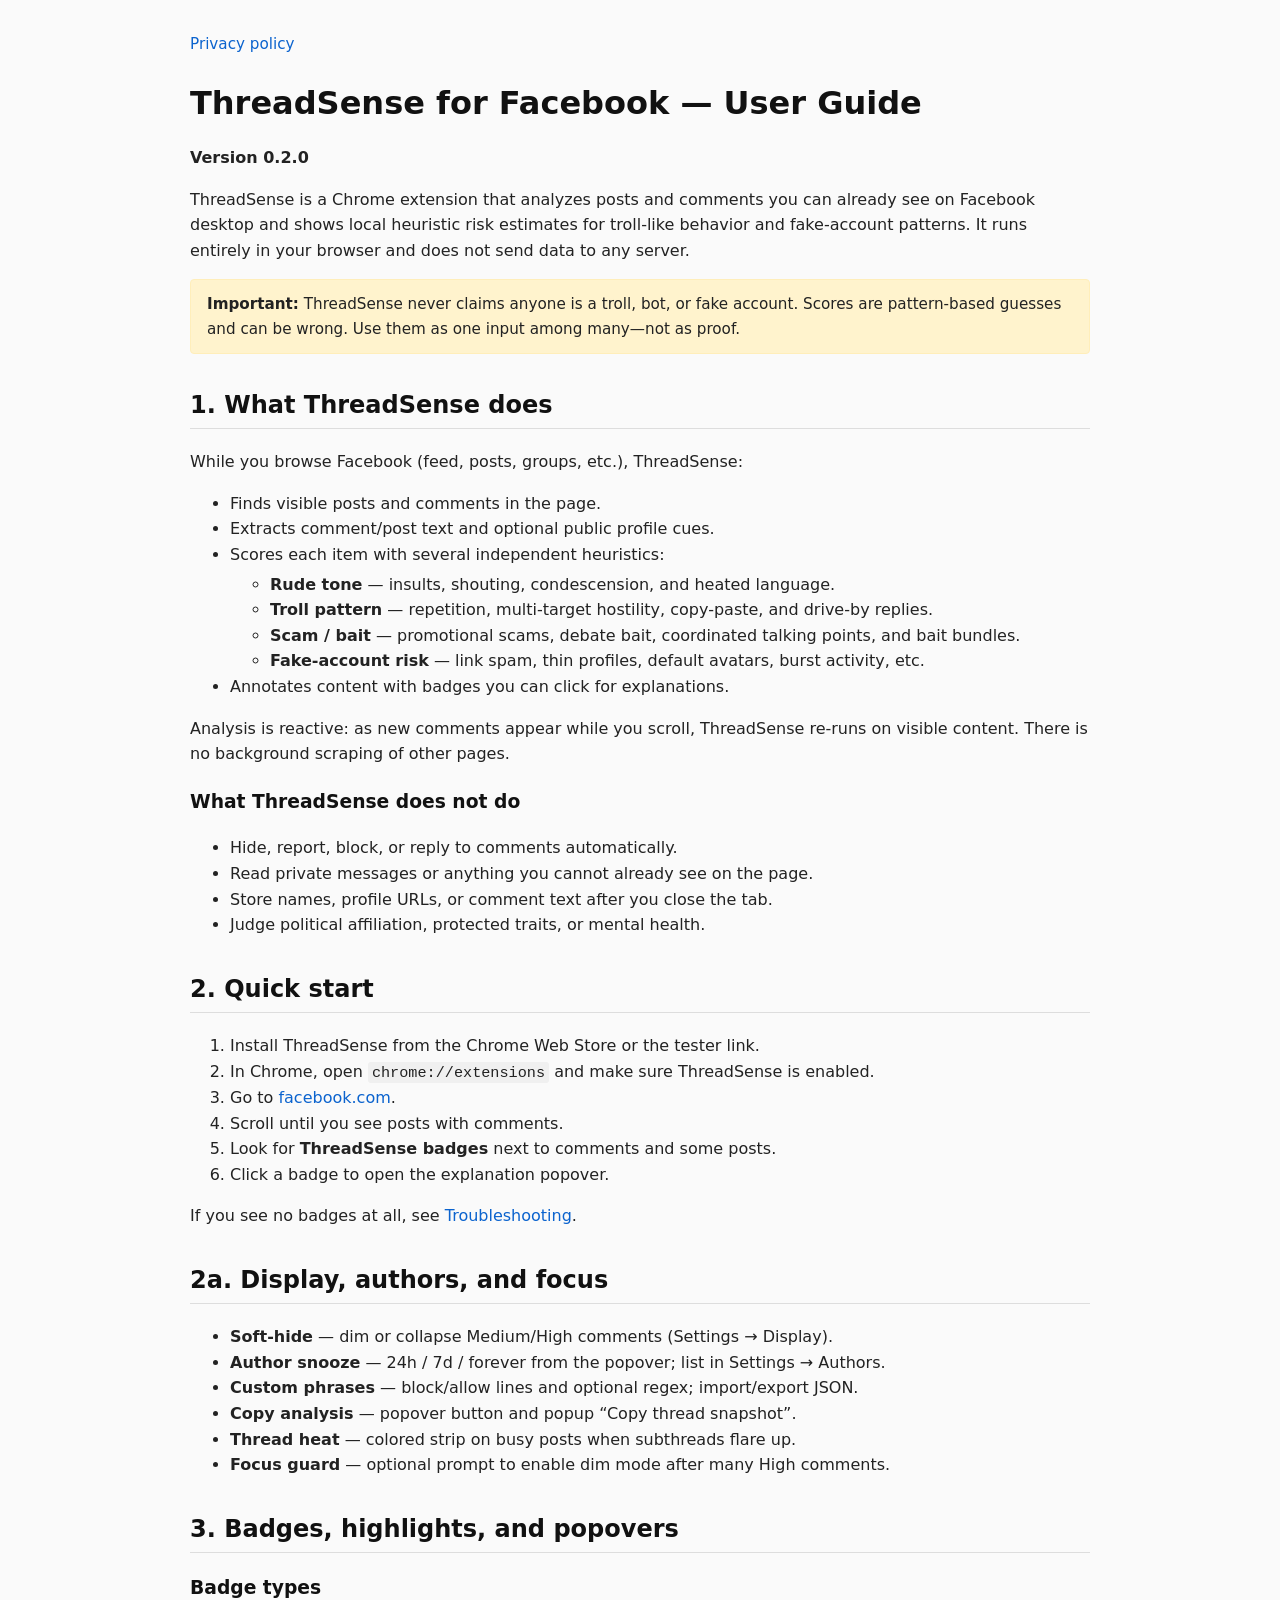
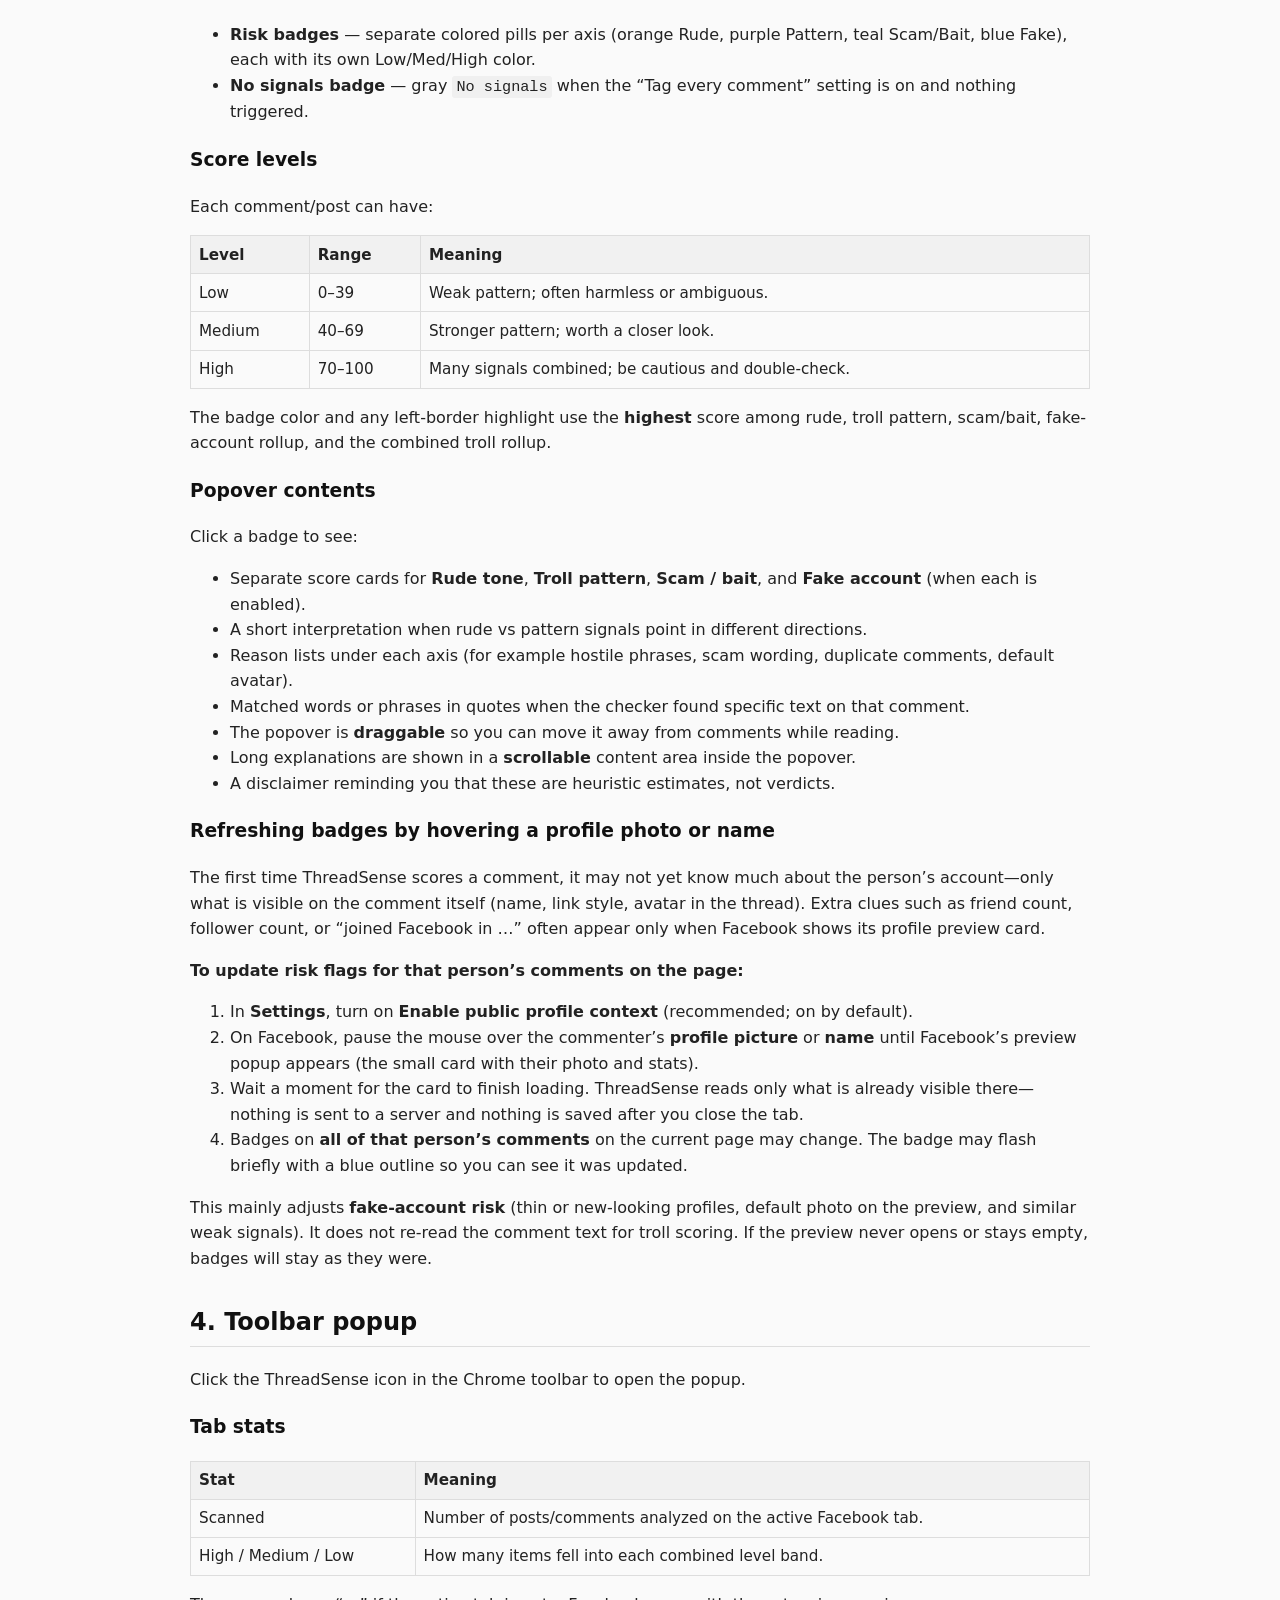
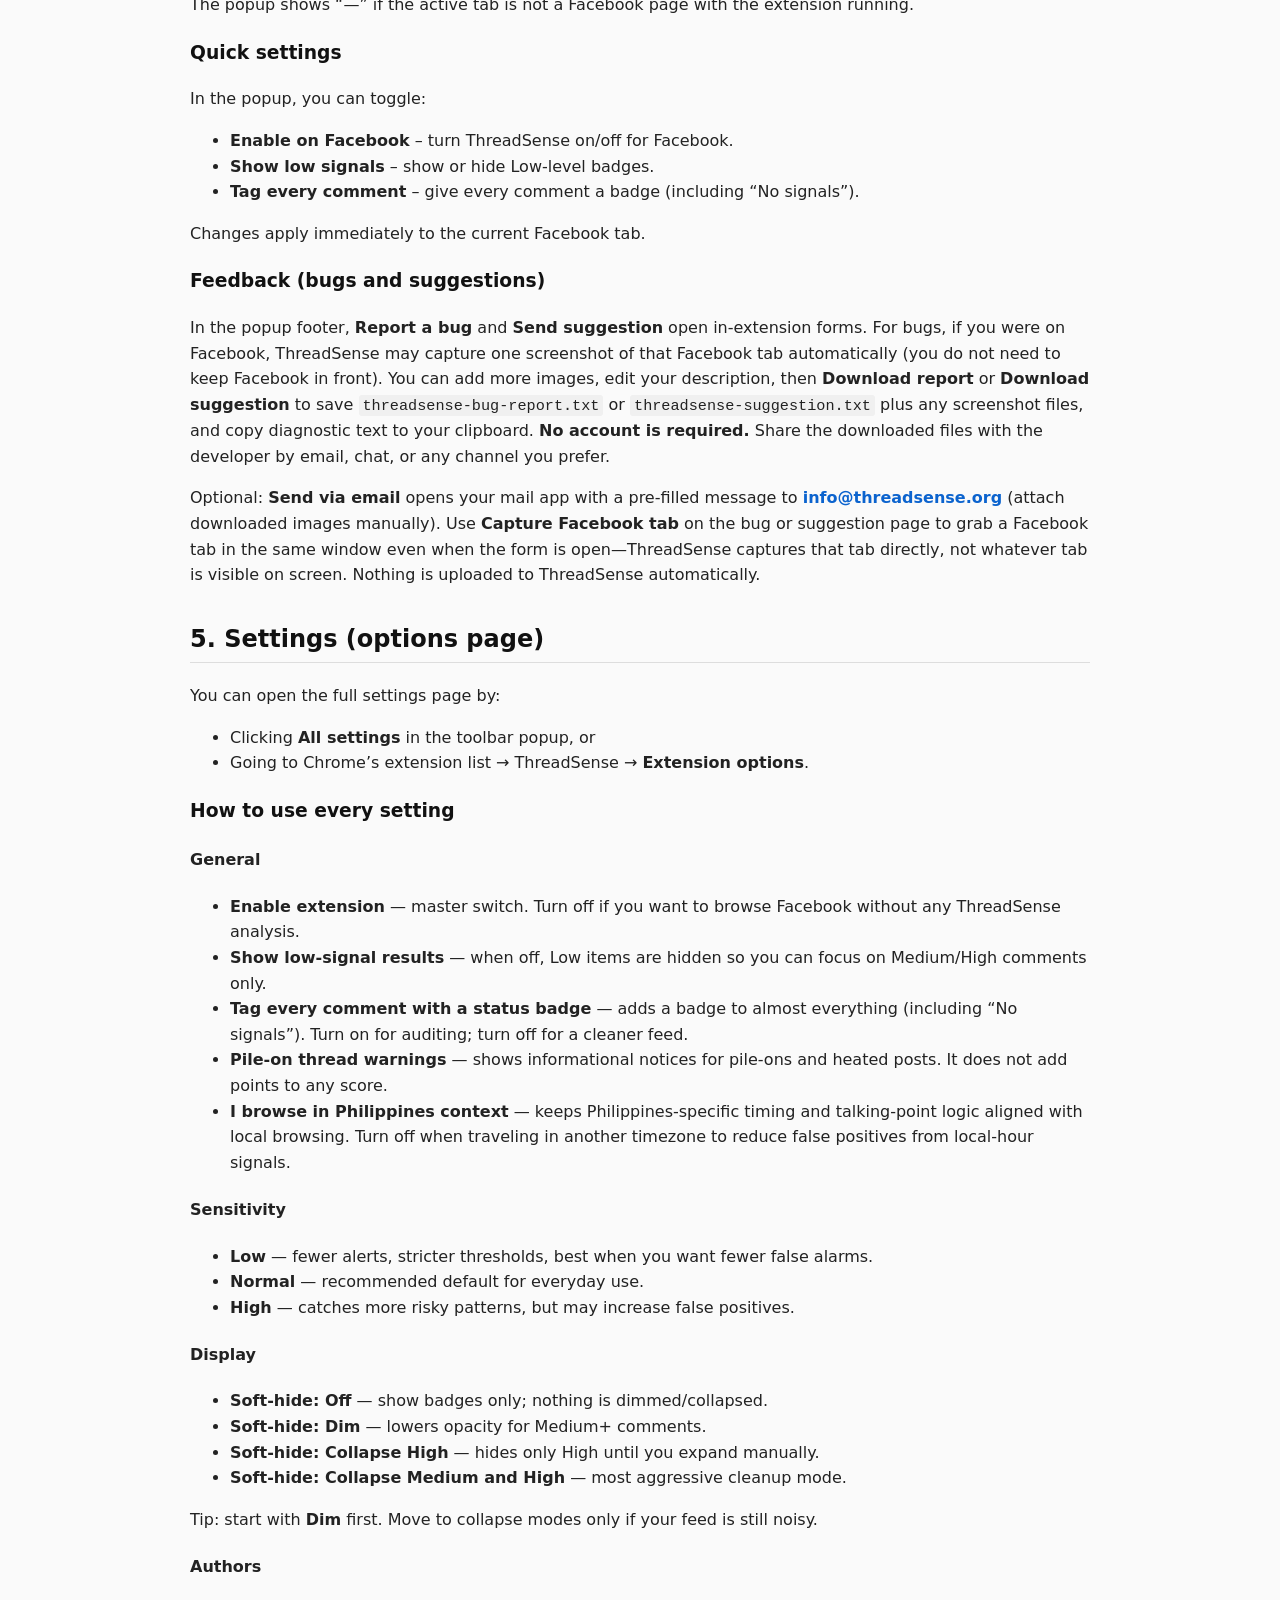
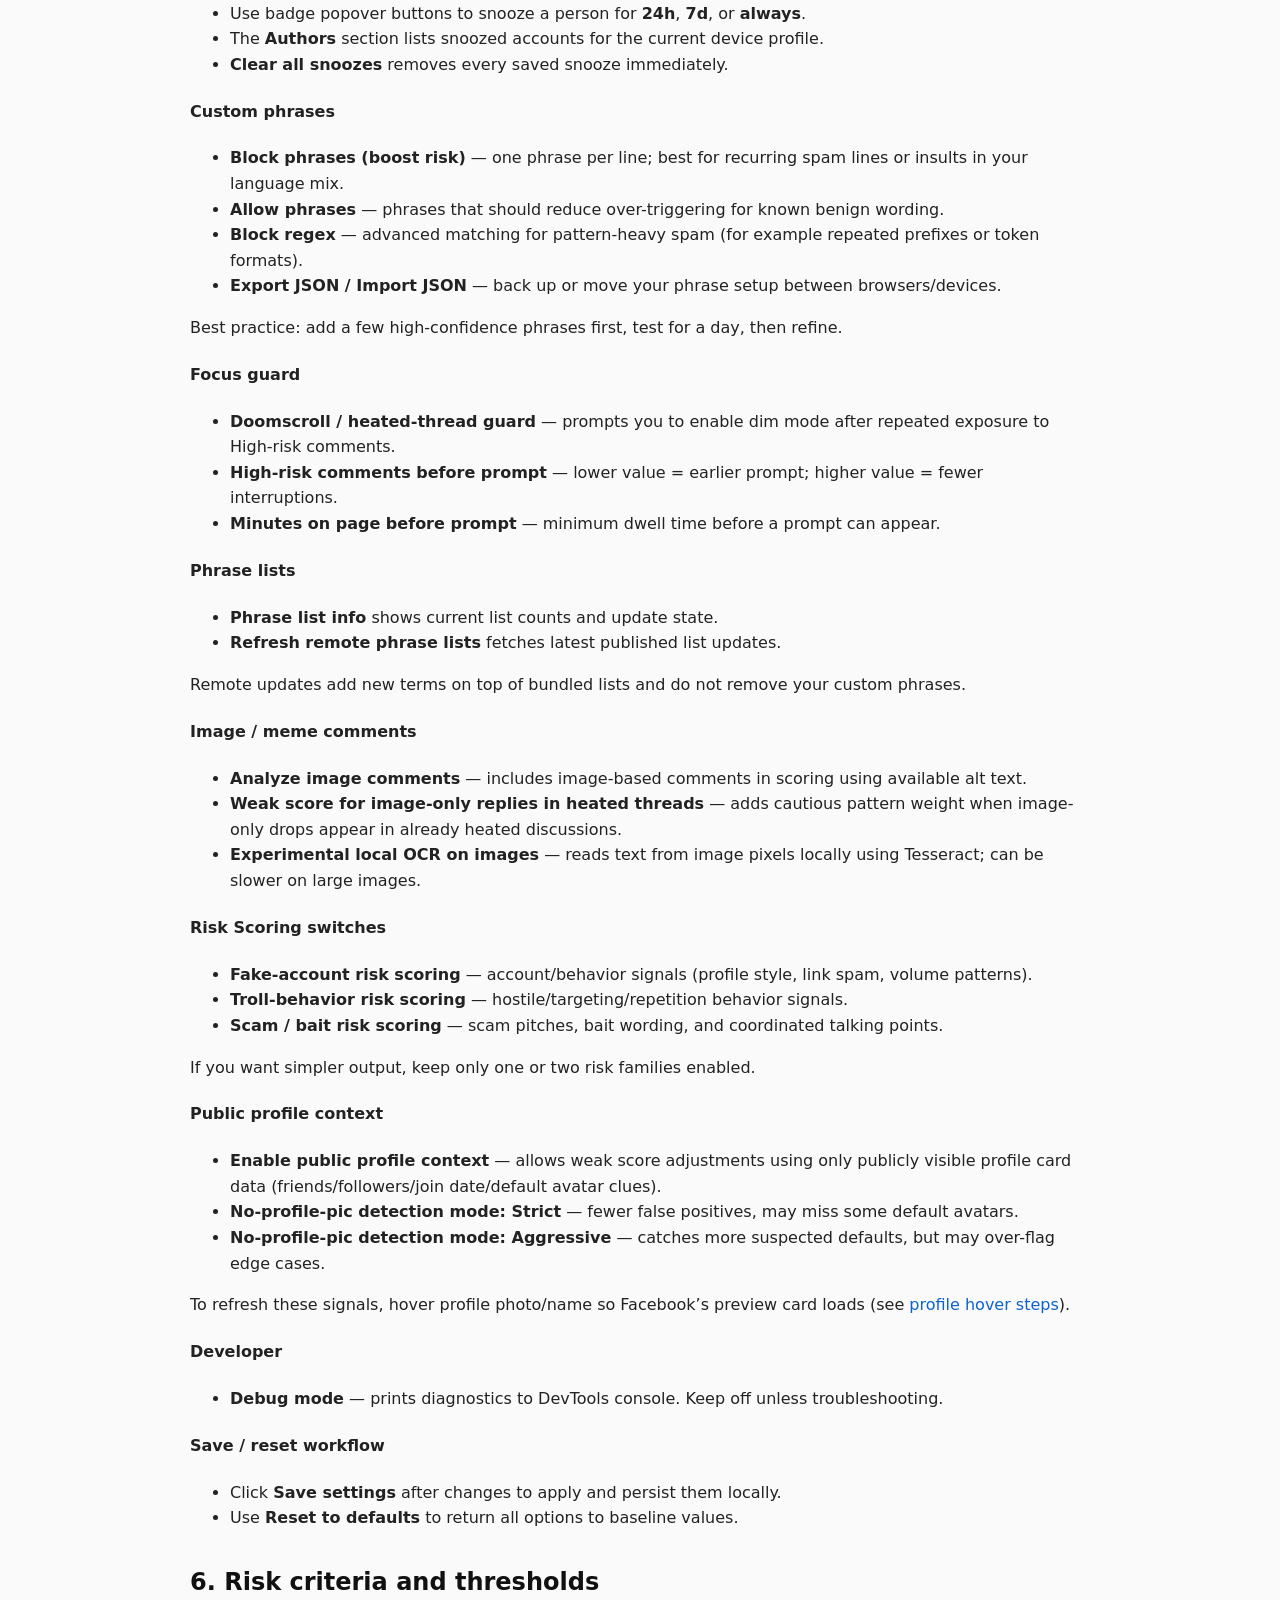
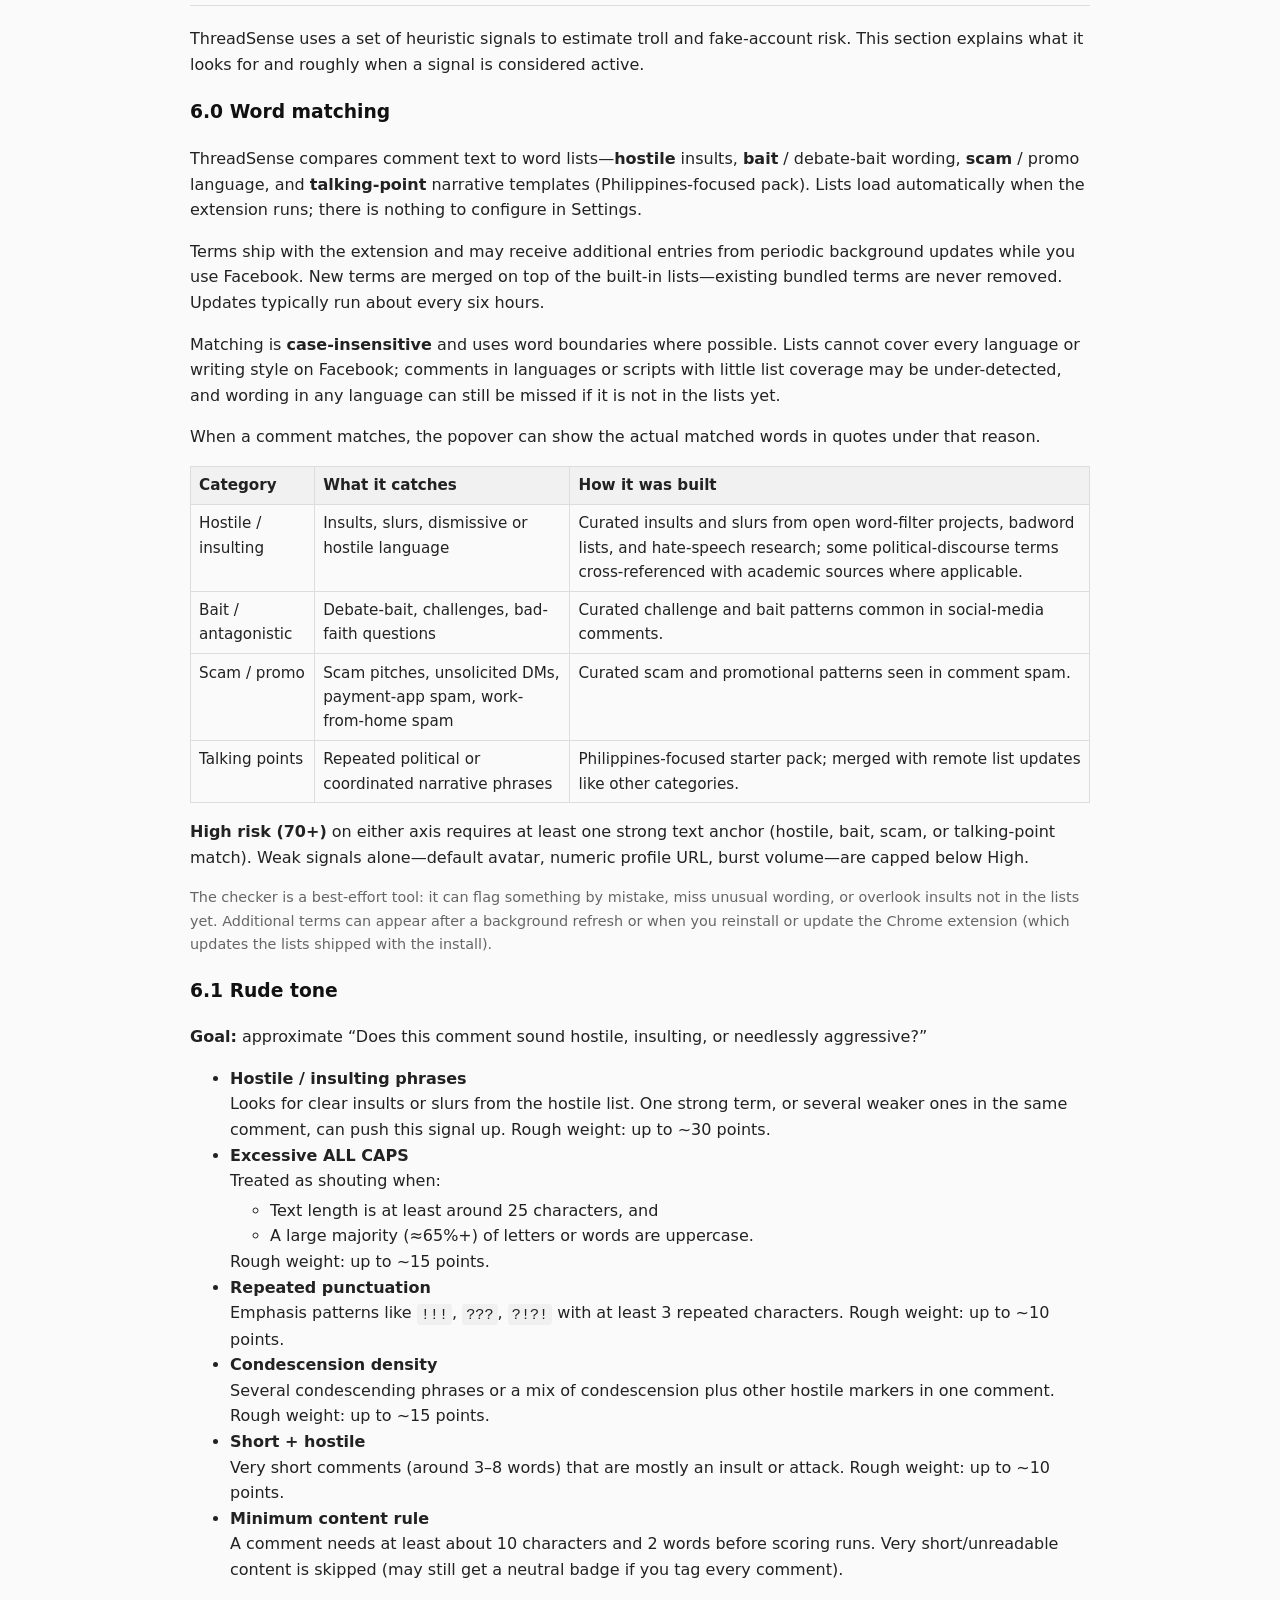
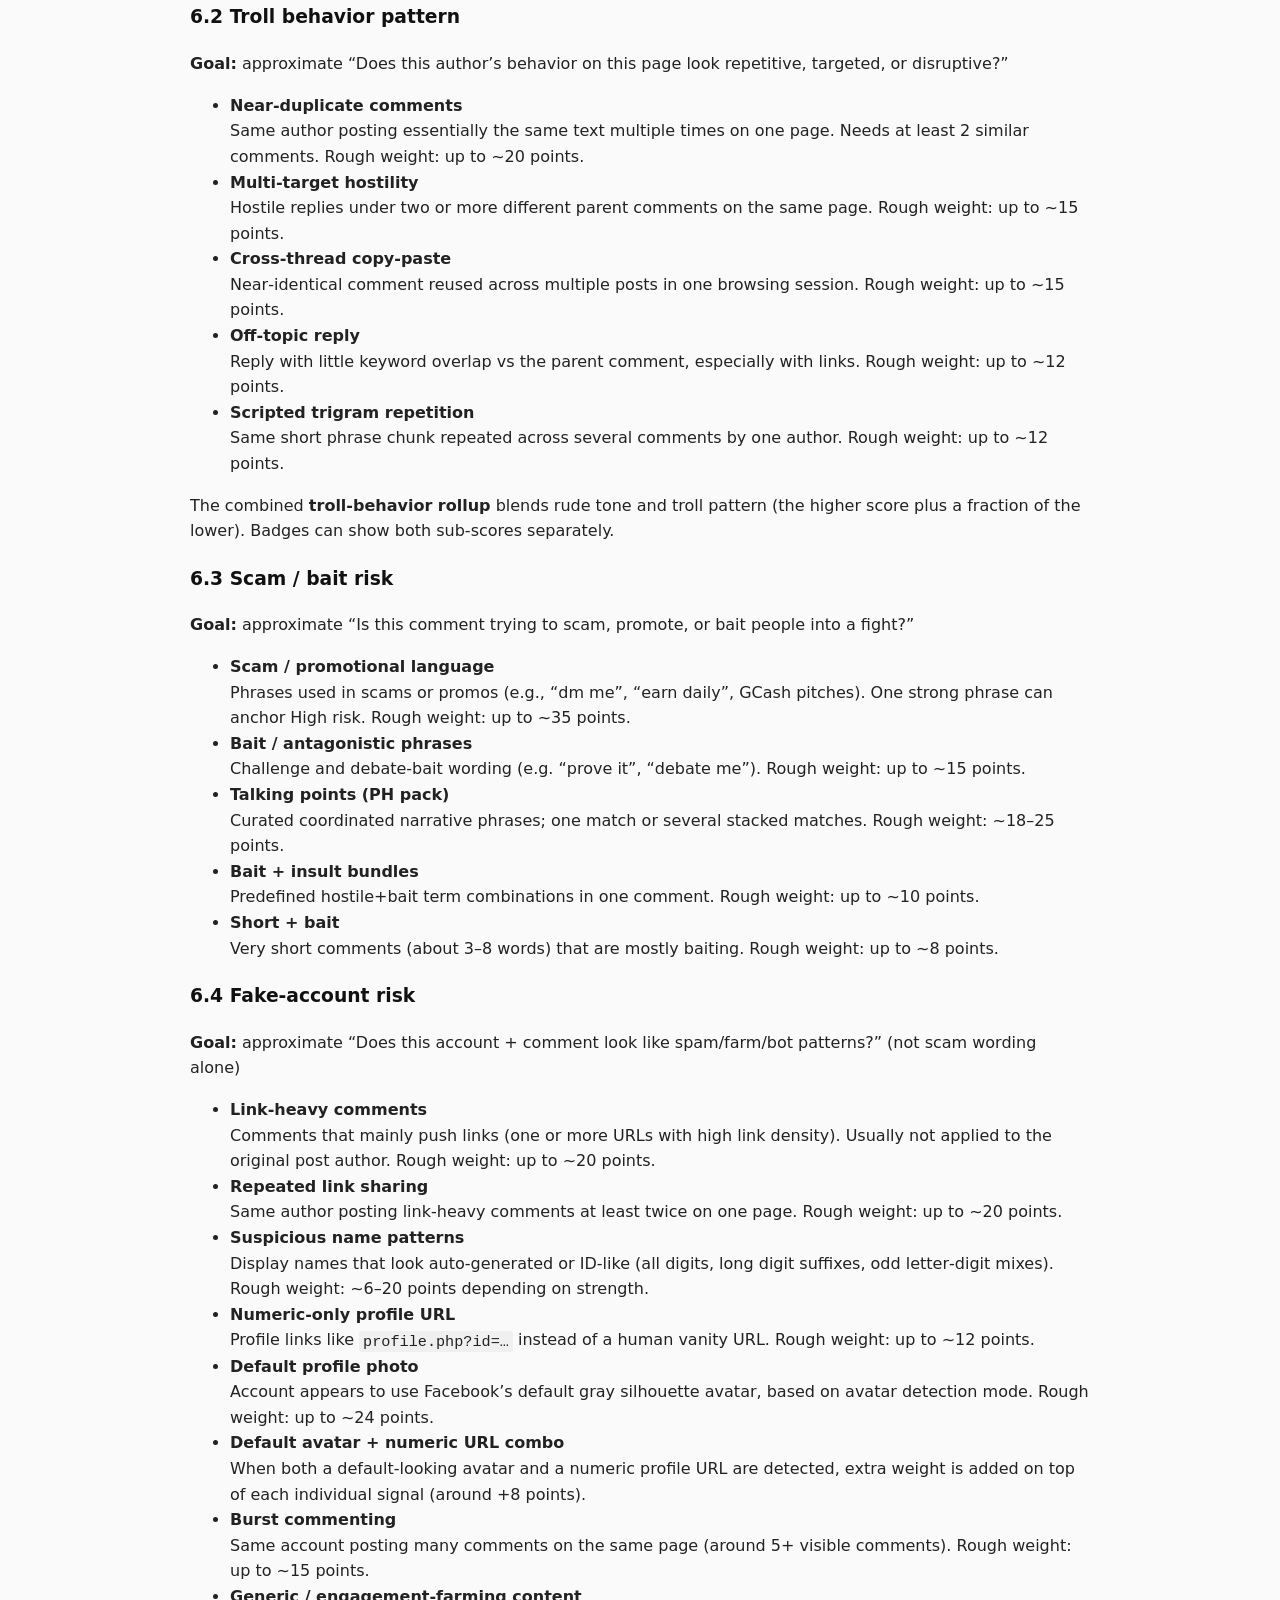
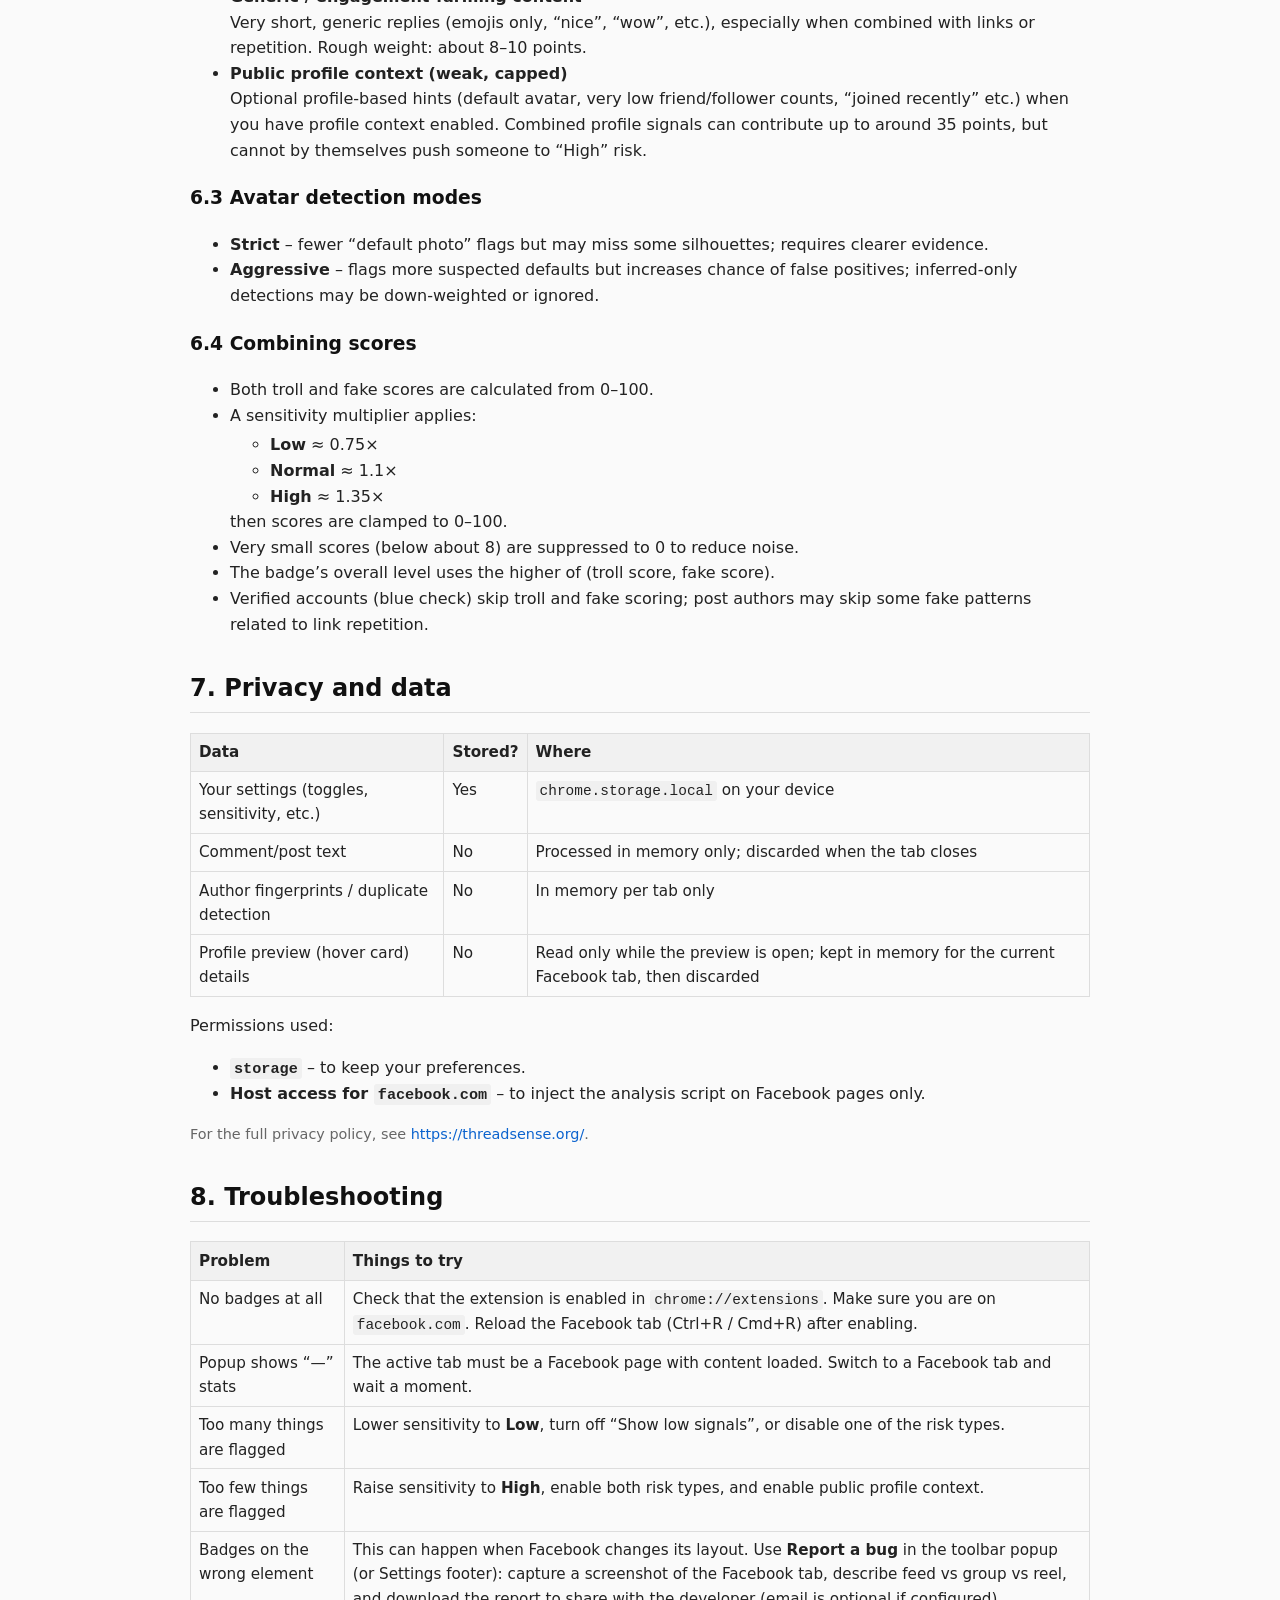
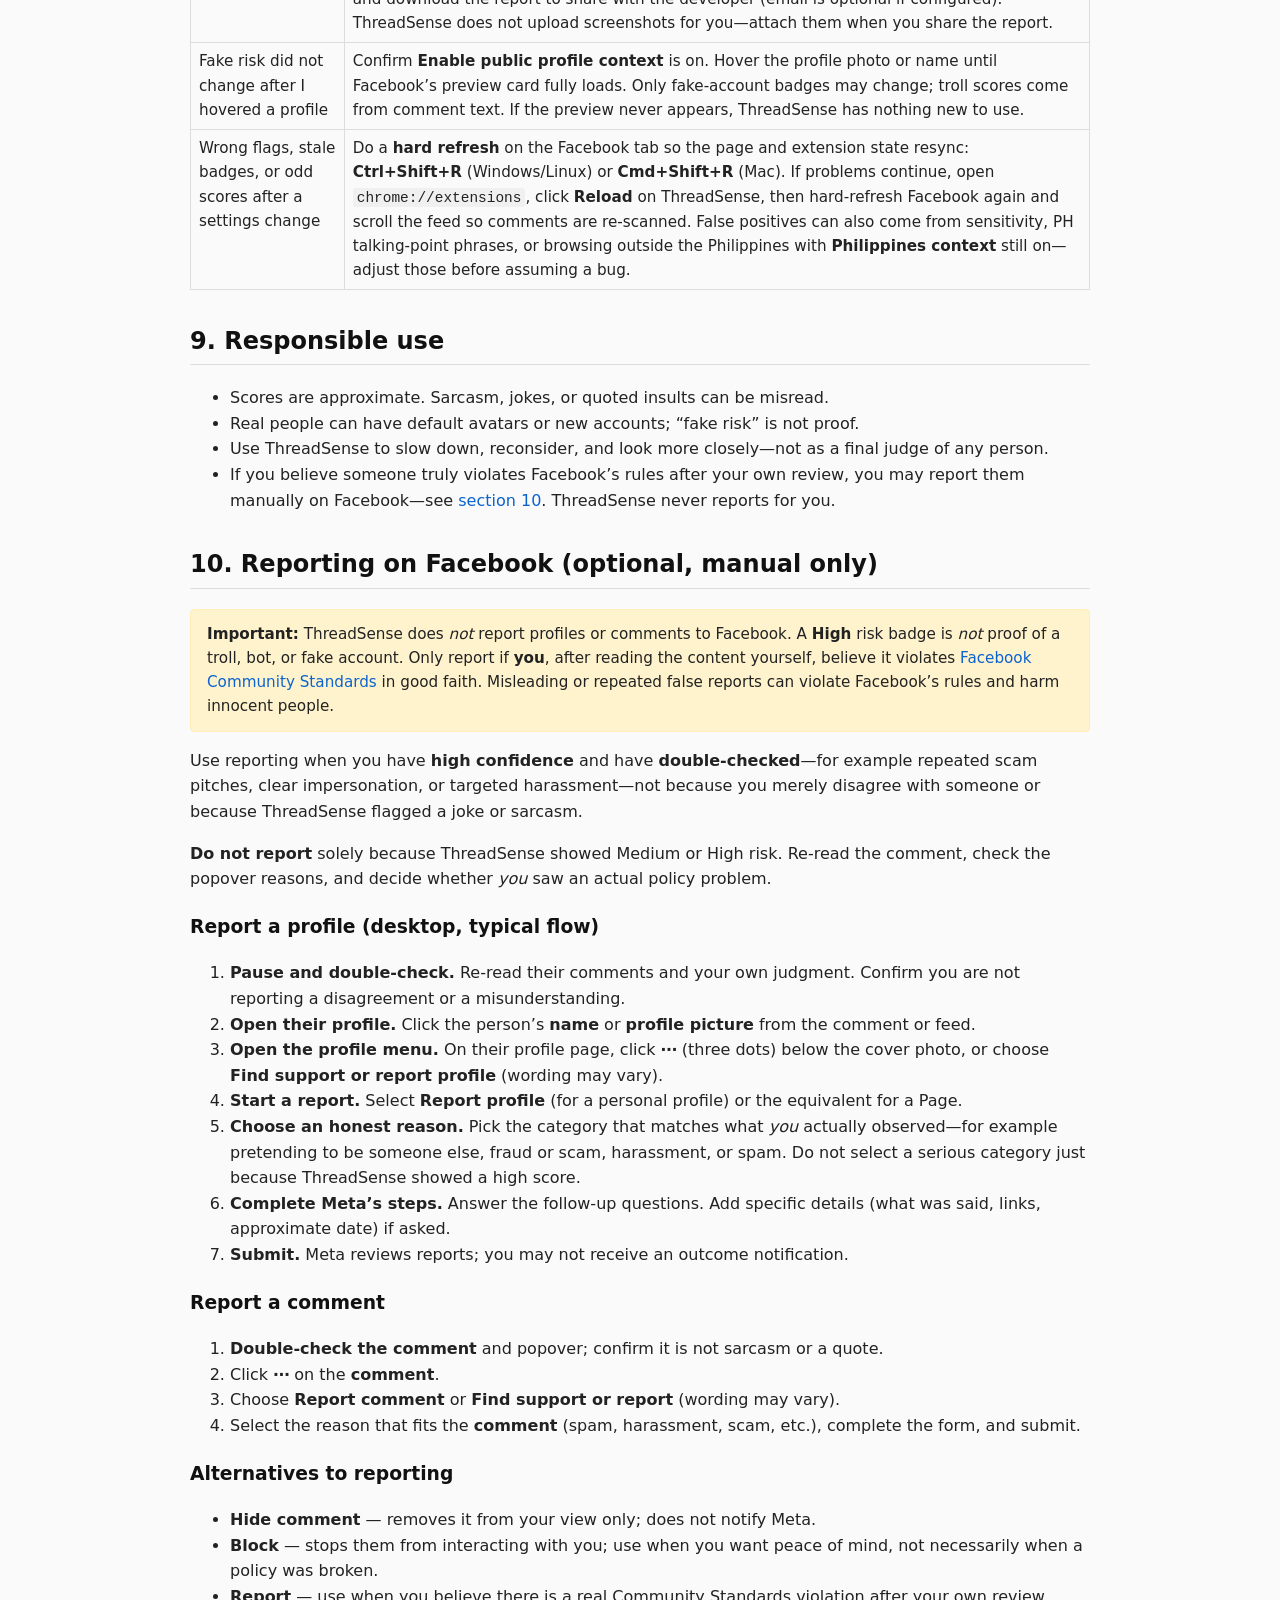
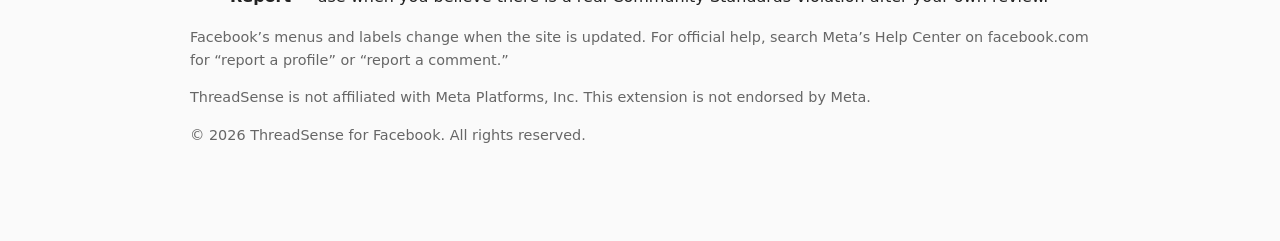
==== commit 679f0bcd: "Sync phrase-lists, docs, and icon assets from fbtrolldetector" ====
--- a/user-guide.html
+++ b/user-guide.html
@@ -103,7 +103,7 @@
     <a href="https://threadsense.org/">Privacy policy</a>
   </nav>
   <h1>ThreadSense for Facebook — User Guide</h1>
-  <p><strong>Version 0.1.2</strong></p>
+  <p><strong>Version 0.2.0</strong></p>
 
   <p>
     ThreadSense is a Chrome extension that analyzes posts and comments you can already see on Facebook
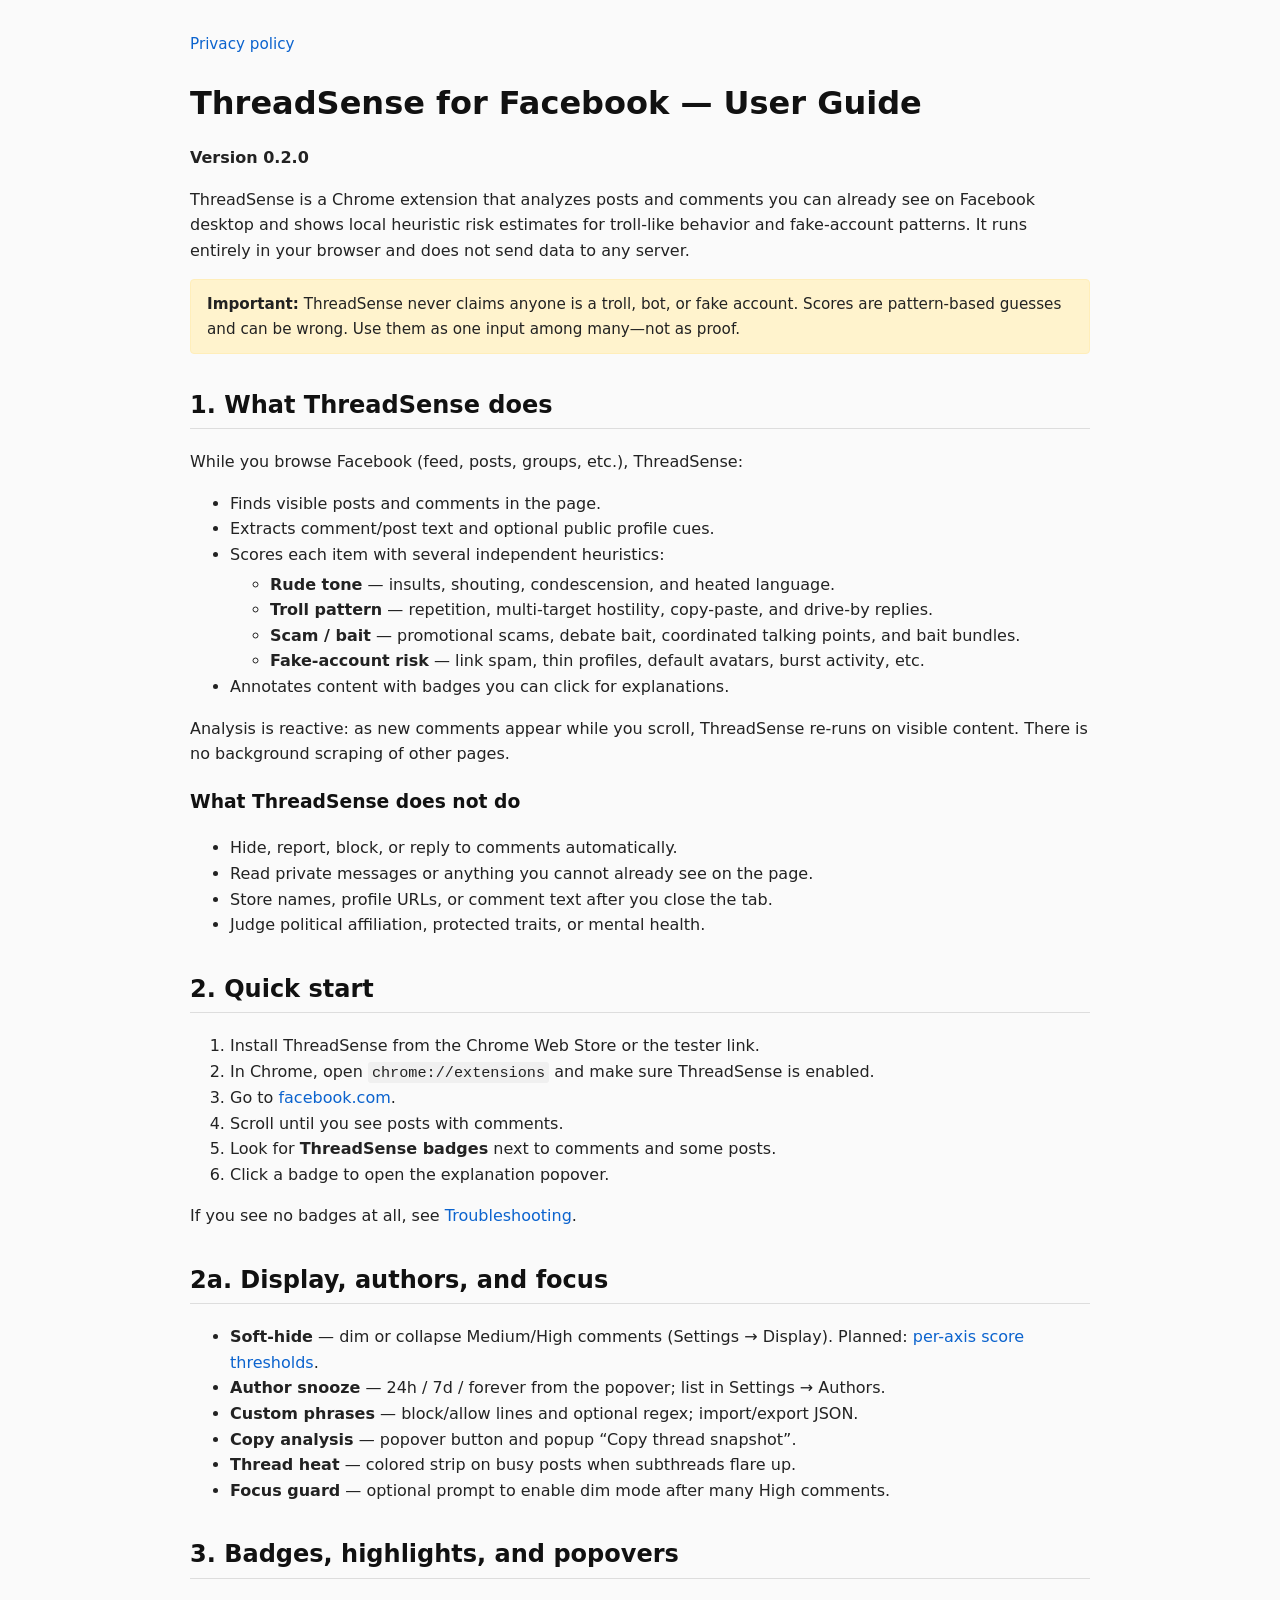
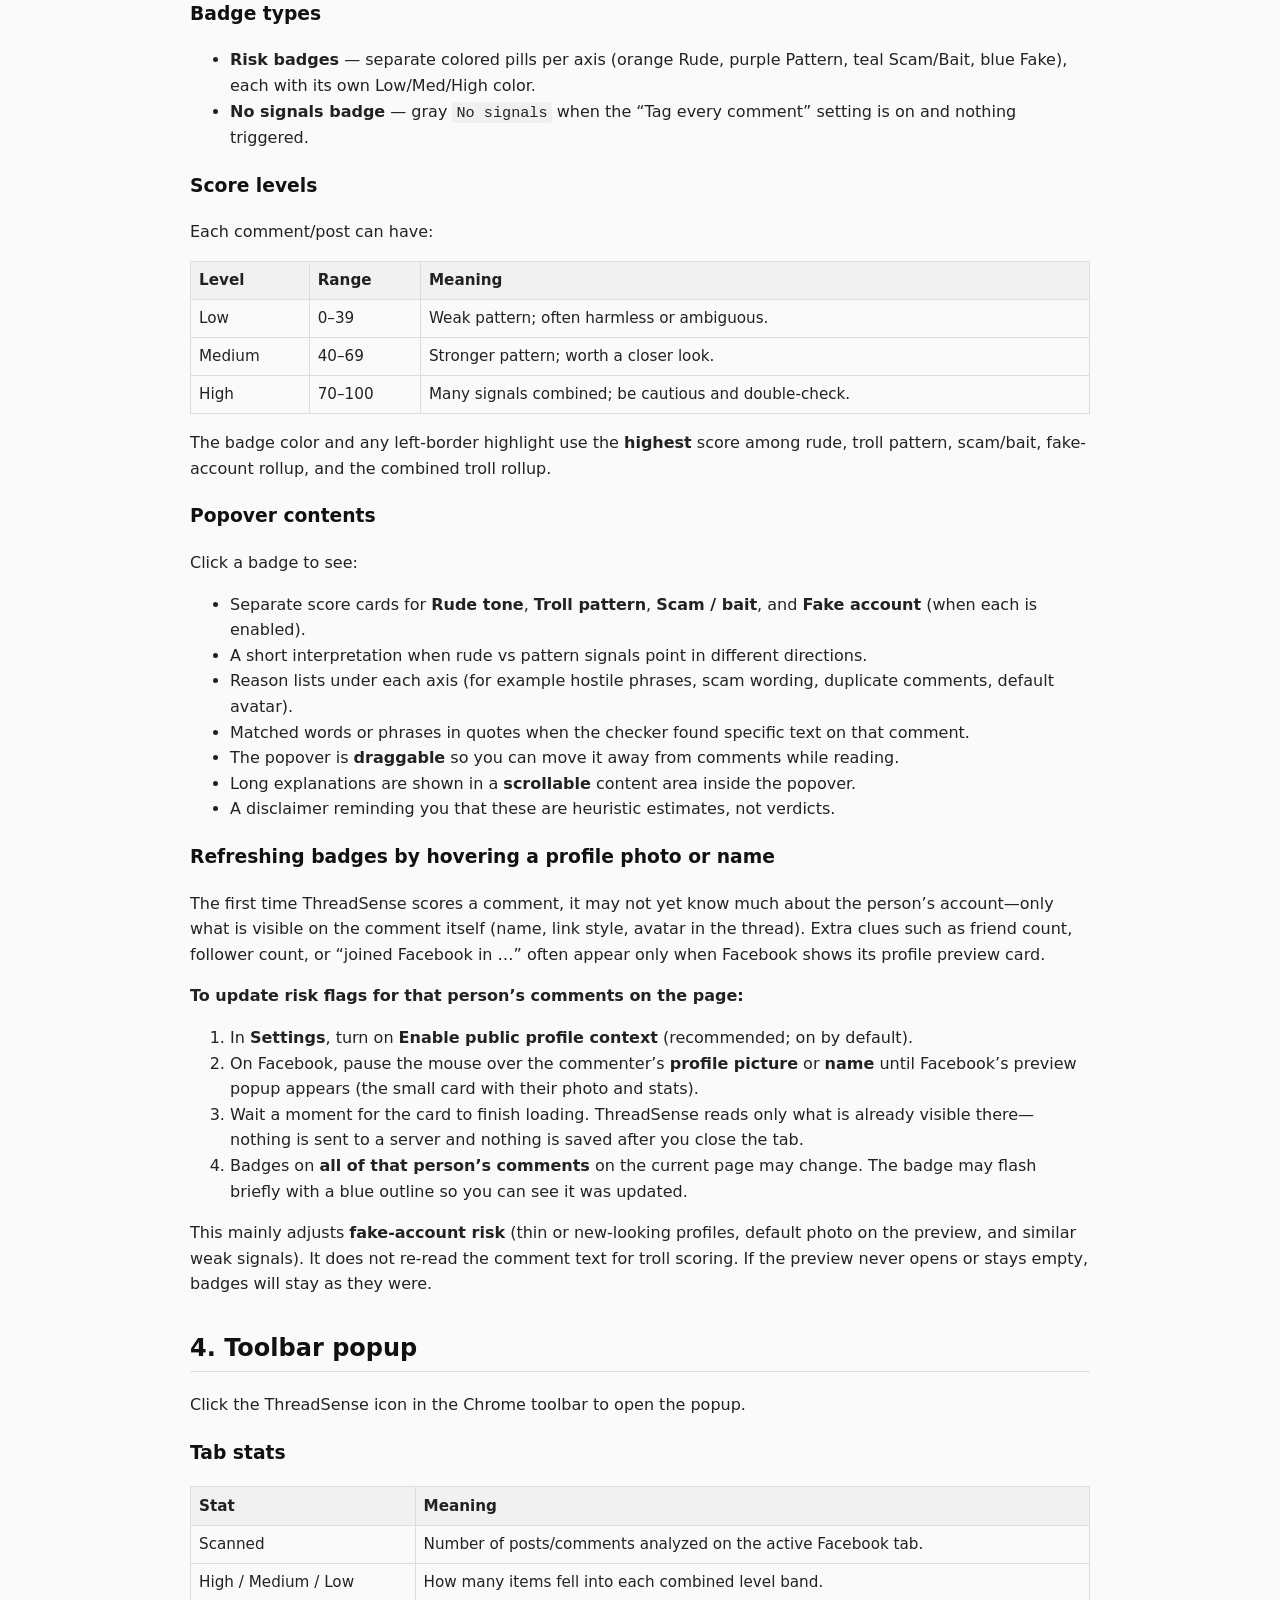
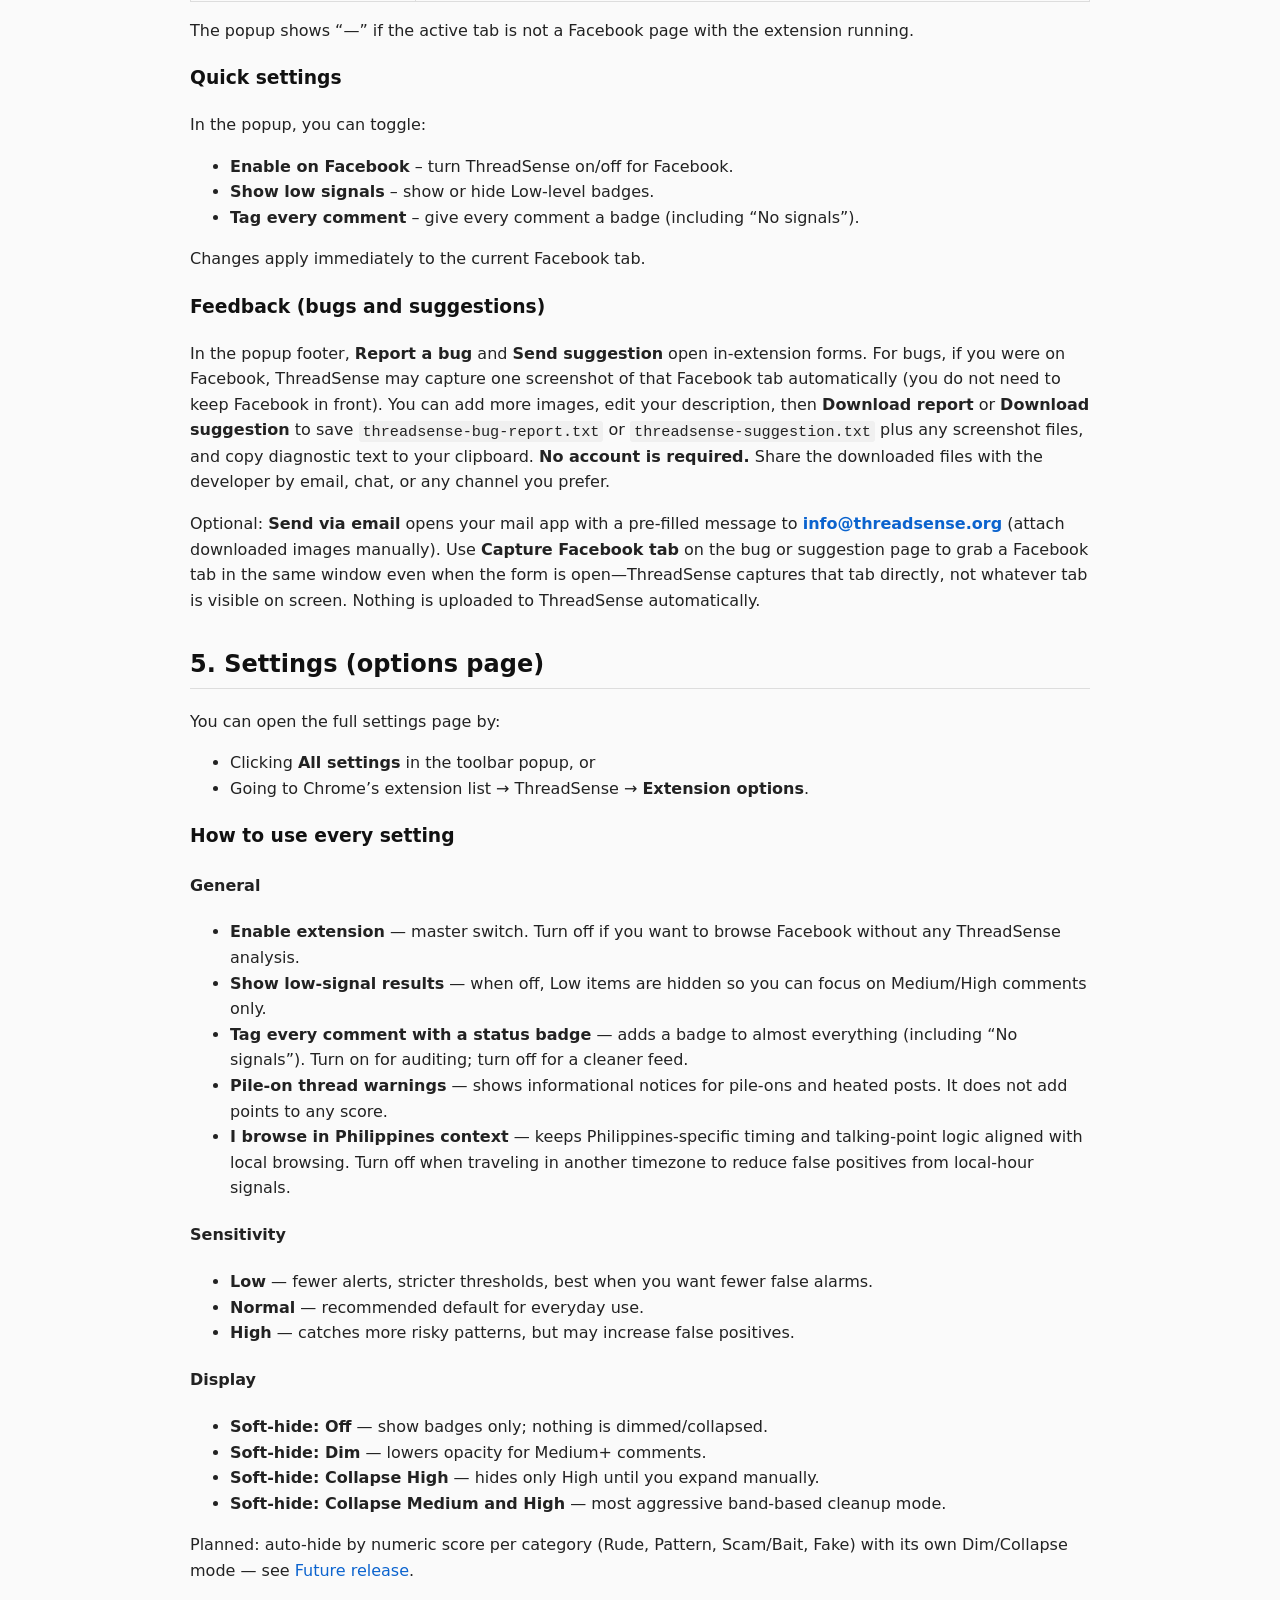
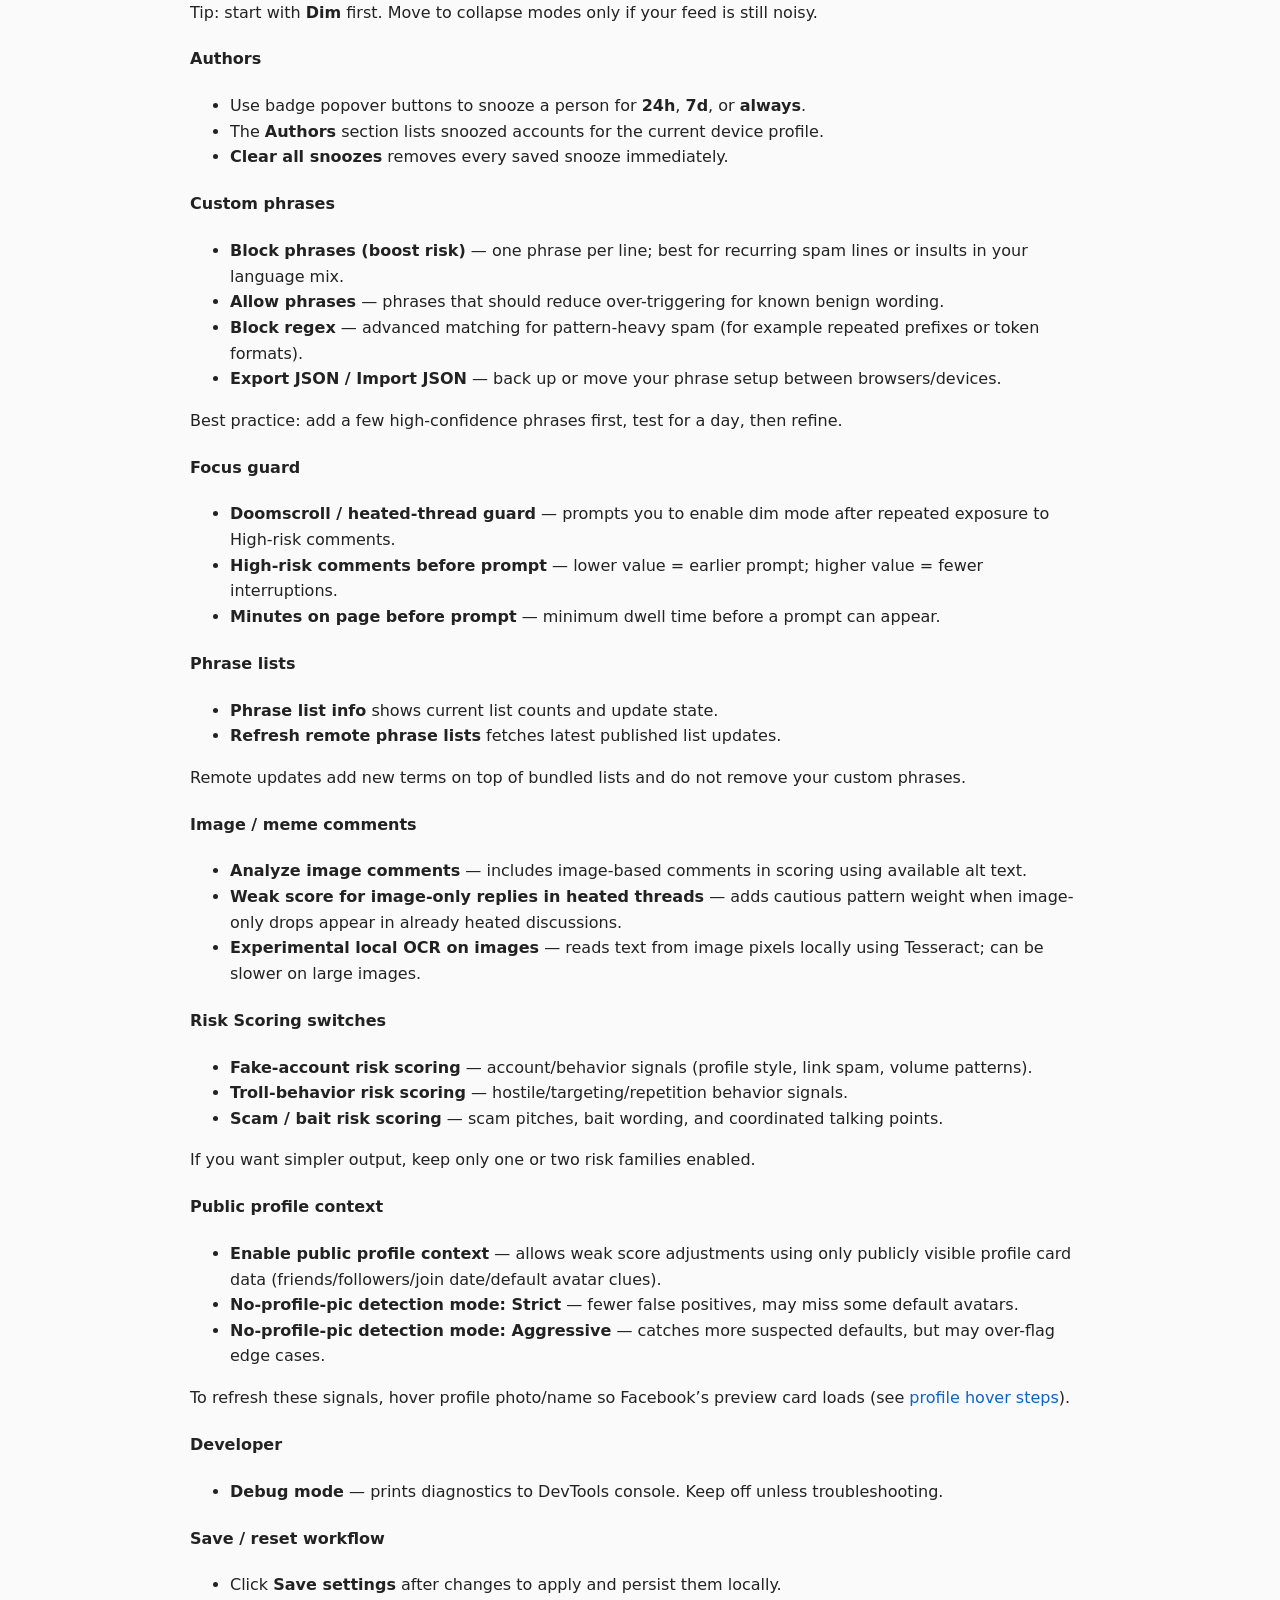
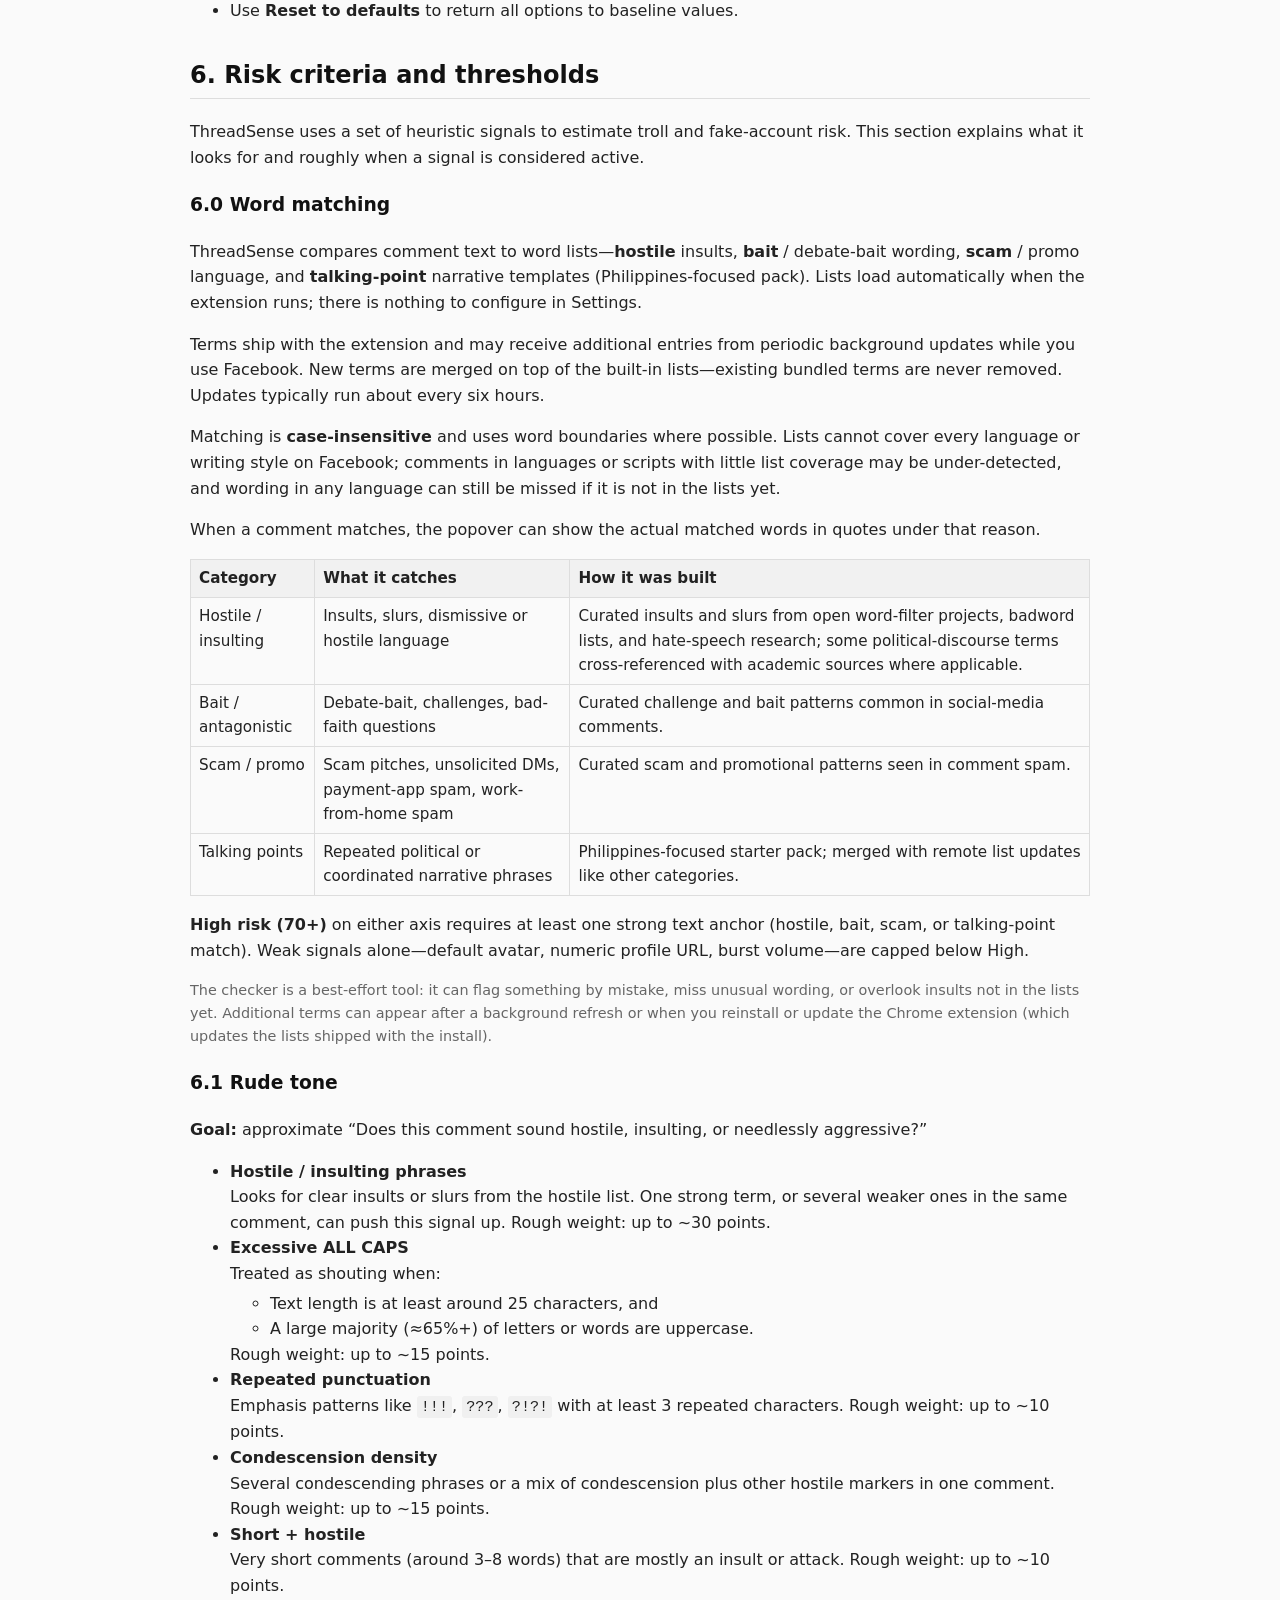
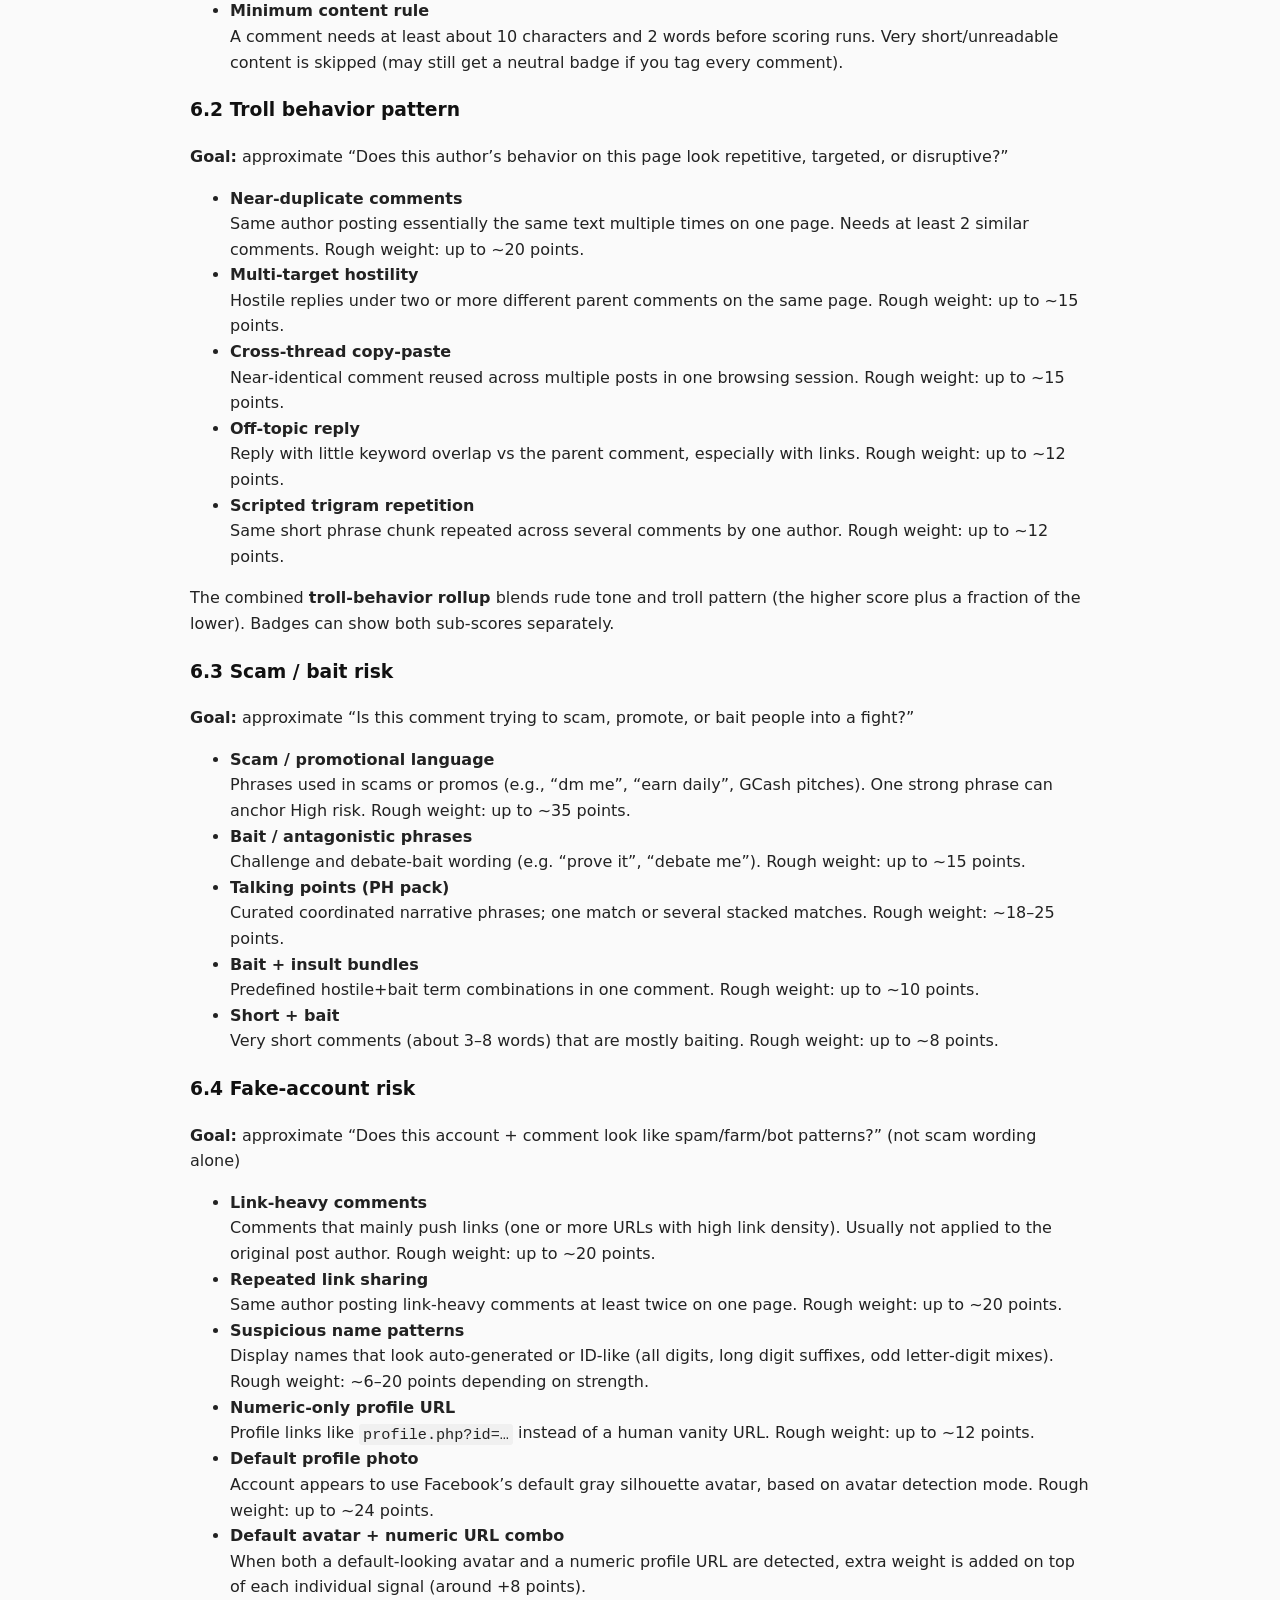
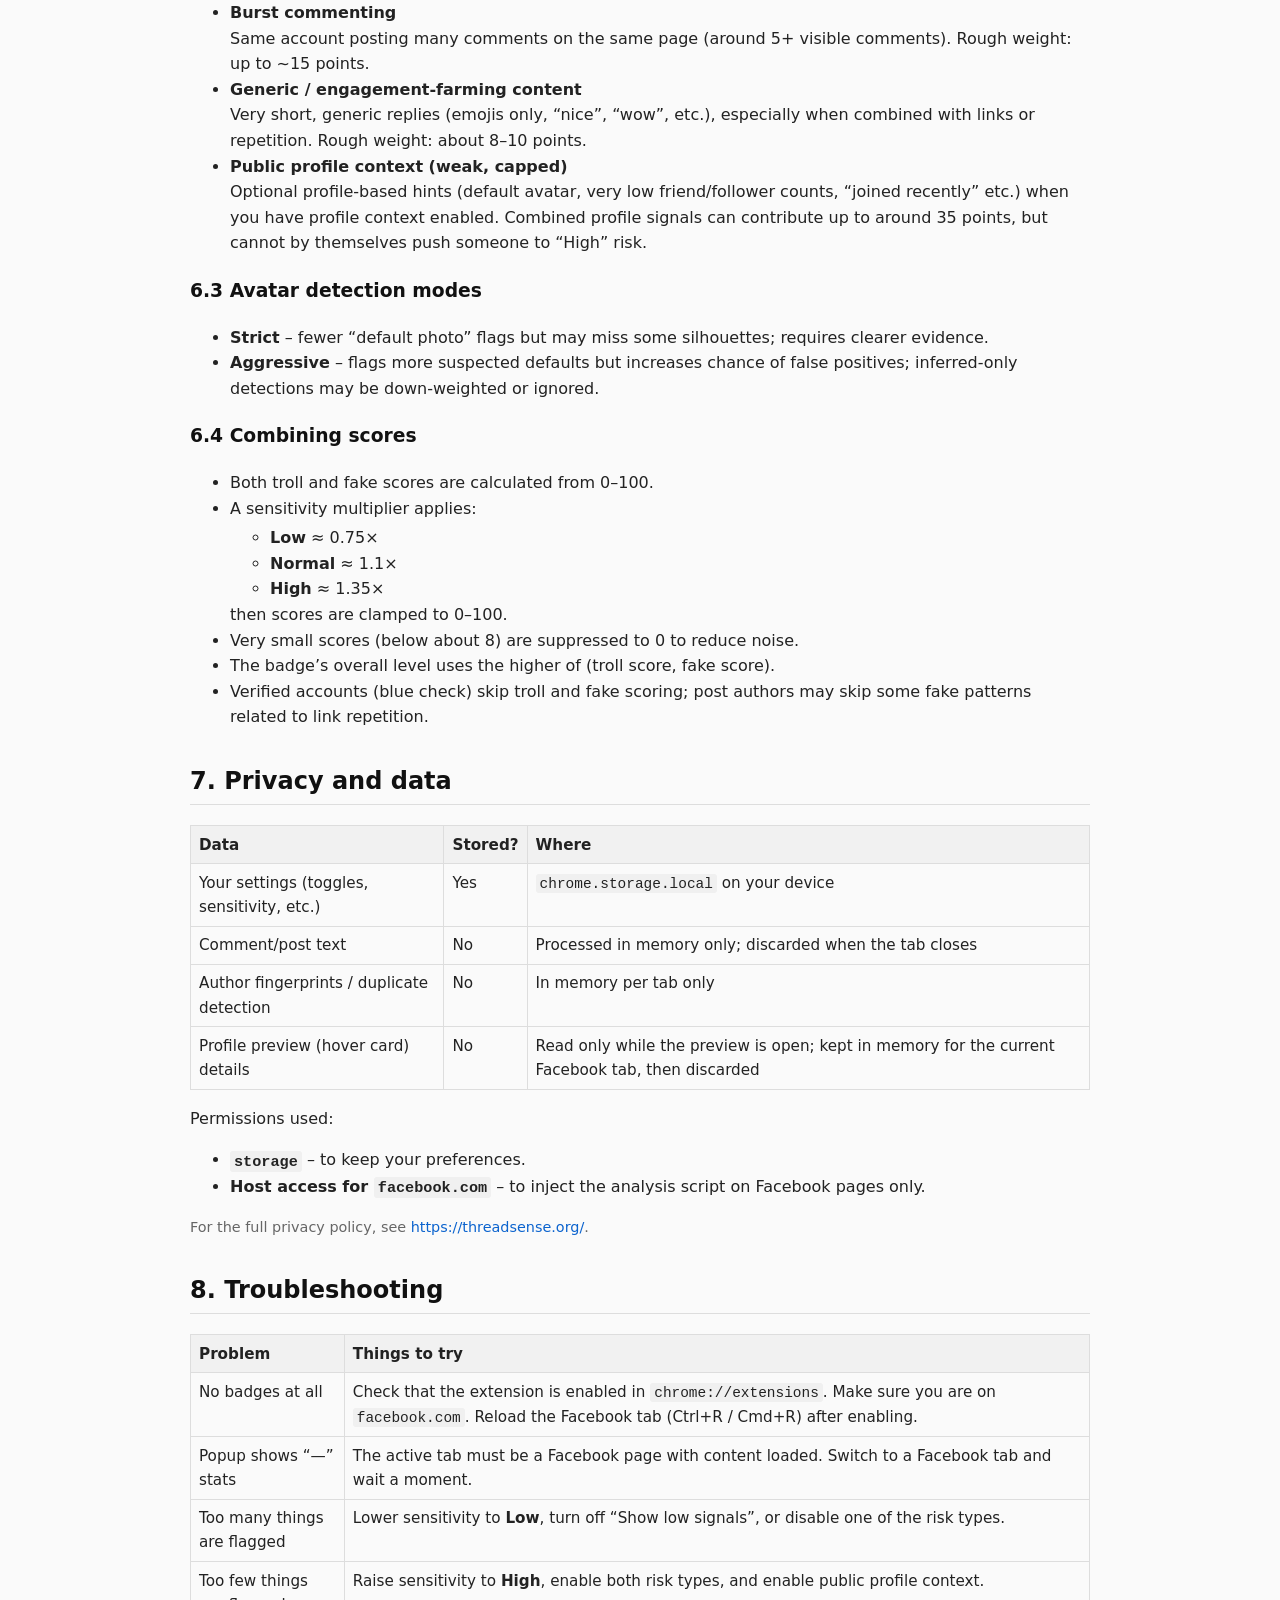
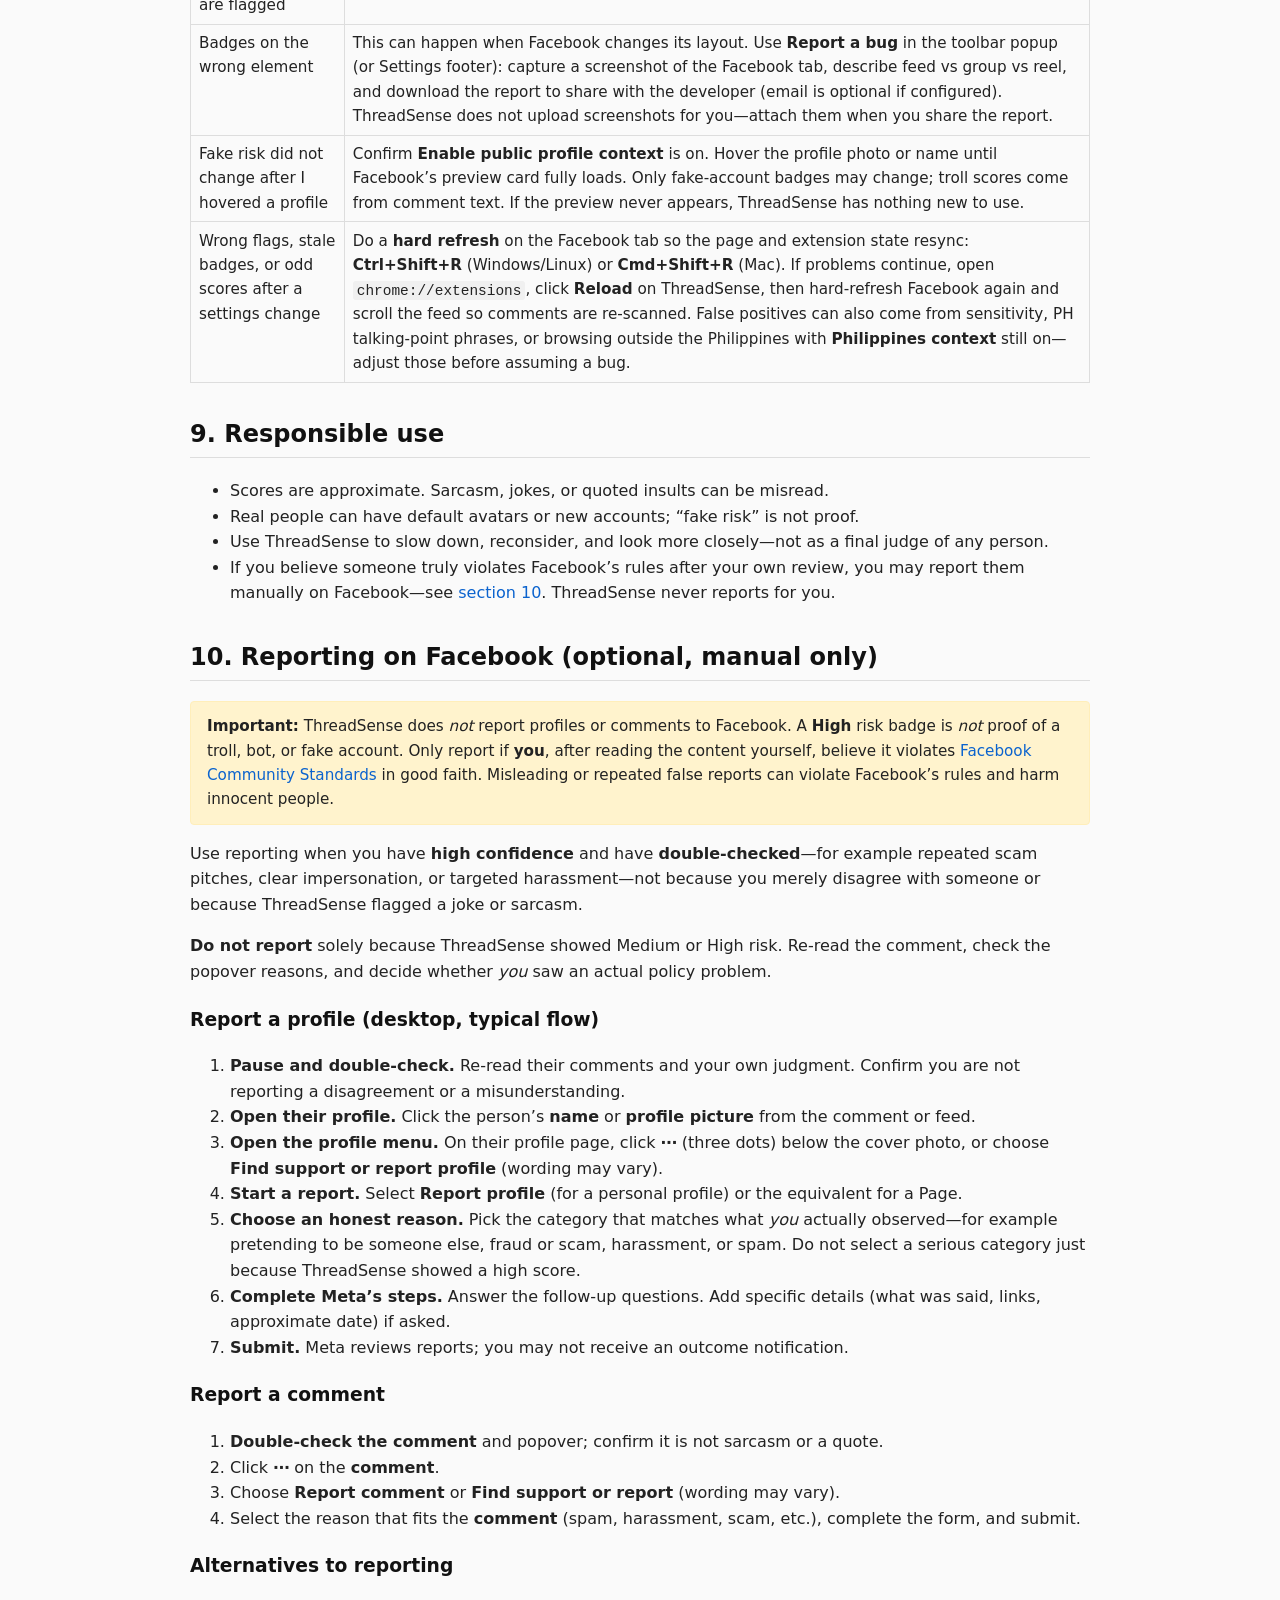
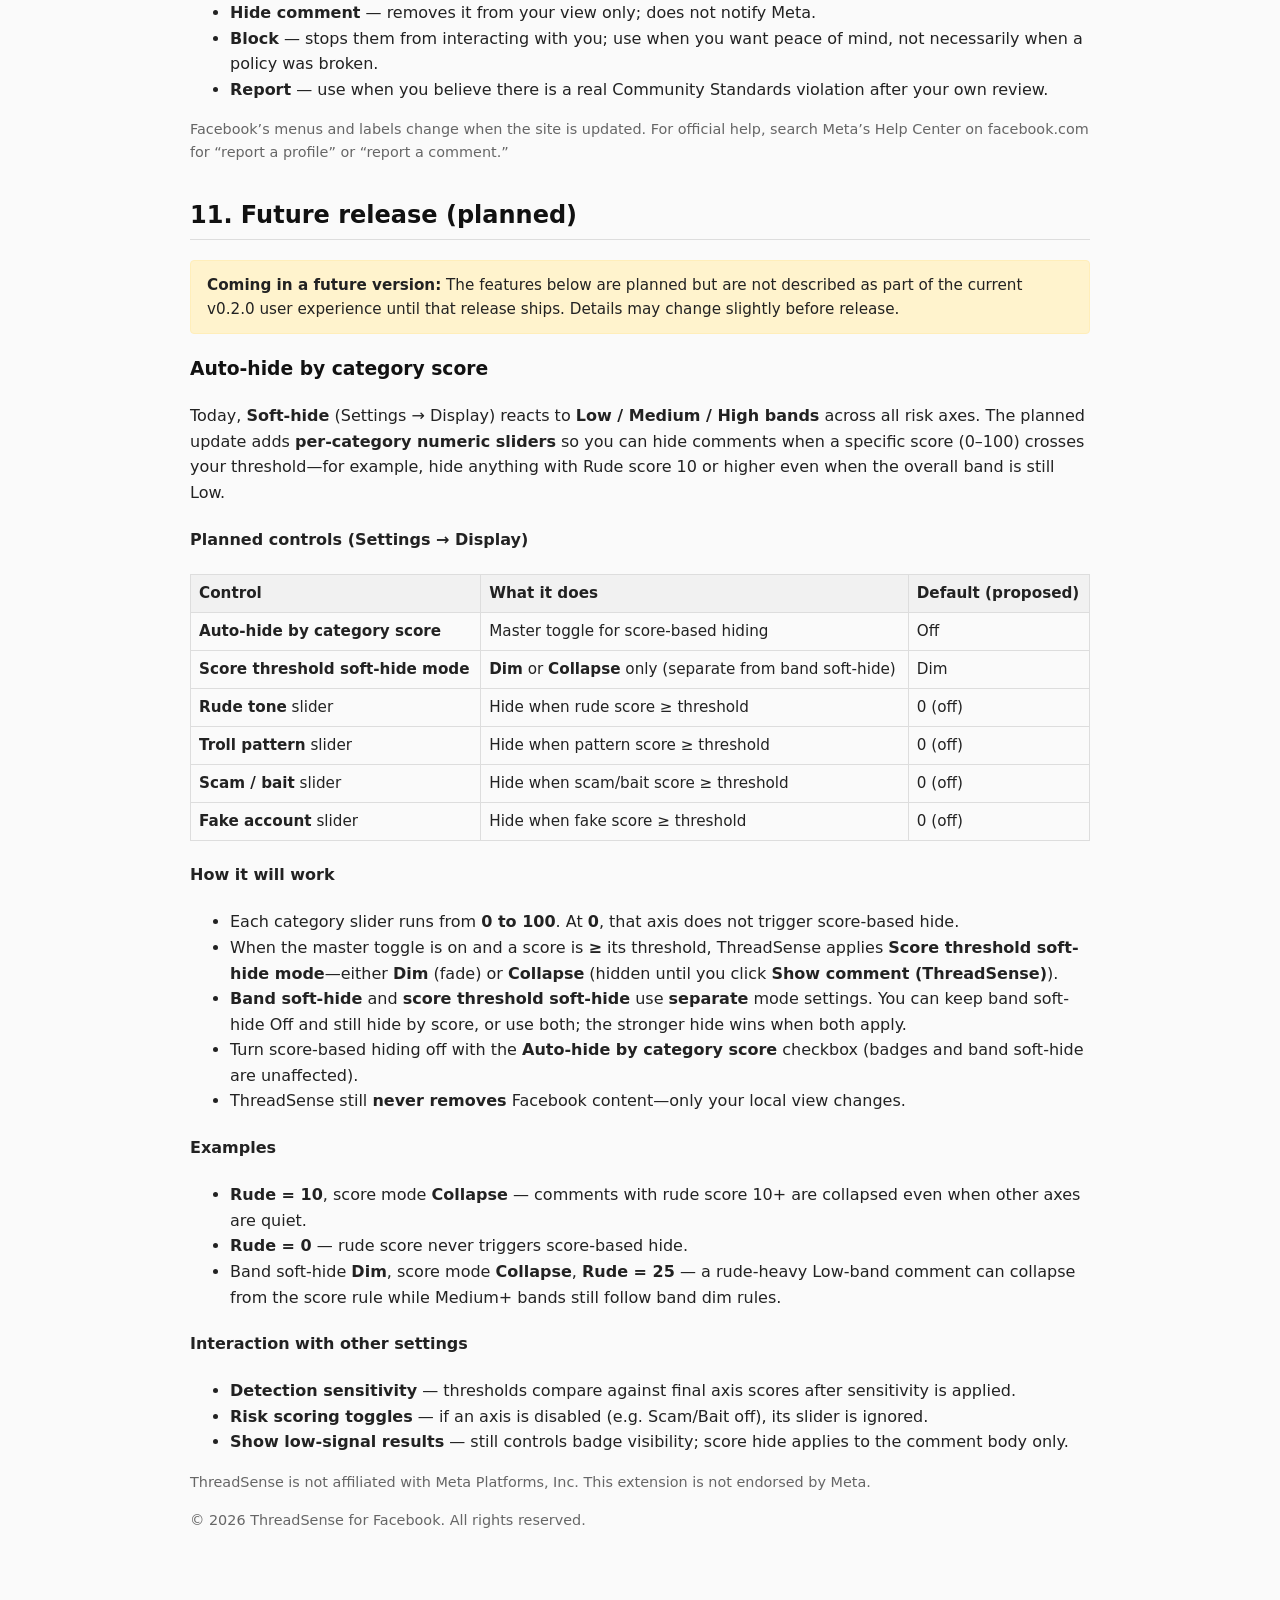
==== commit 390d255f: "Sync phrase-lists, docs, and icon assets from fbtrolldetector" ====
--- a/user-guide.html
+++ b/user-guide.html
@@ -161,7 +161,8 @@
 
   <h2 id="display-tools">2a. Display, authors, and focus</h2>
   <ul>
-    <li><strong>Soft-hide</strong> — dim or collapse Medium/High comments (Settings → Display).</li>
+    <li><strong>Soft-hide</strong> — dim or collapse Medium/High comments (Settings → Display). Planned:
+      <a href="#future-release">per-axis score thresholds</a>.</li>
     <li><strong>Author snooze</strong> — 24h / 7d / forever from the popover; list in Settings → Authors.</li>
     <li><strong>Custom phrases</strong> — block/allow lines and optional regex; import/export JSON.</li>
     <li><strong>Copy analysis</strong> — popover button and popup “Copy thread snapshot”.</li>
@@ -343,8 +344,12 @@
     <li><strong>Soft-hide: Off</strong> — show badges only; nothing is dimmed/collapsed.</li>
     <li><strong>Soft-hide: Dim</strong> — lowers opacity for Medium+ comments.</li>
     <li><strong>Soft-hide: Collapse High</strong> — hides only High until you expand manually.</li>
-    <li><strong>Soft-hide: Collapse Medium and High</strong> — most aggressive cleanup mode.</li>
-  </ul>
+    <li><strong>Soft-hide: Collapse Medium and High</strong> — most aggressive band-based cleanup mode.</li>
+  </ul>
+  <p>
+    Planned: auto-hide by numeric score per category (Rude, Pattern, Scam/Bait, Fake) with its own Dim/Collapse mode —
+    see <a href="#future-release">Future release</a>.
+  </p>
   <p>Tip: start with <strong>Dim</strong> first. Move to collapse modes only if your feed is still noisy.</p>
 
   <h4>Authors</h4>
@@ -834,6 +839,89 @@
     Facebook’s menus and labels change when the site is updated. For official help, search Meta’s Help Center on facebook.com for “report a profile” or “report a comment.”
   </p>
 
+  <h2 id="future-release">11. Future release (planned)</h2>
+
+  <div class="notice">
+    <strong>Coming in a future version:</strong> The features below are planned but are not described as part of the
+    current v0.2.0 user experience until that release ships. Details may change slightly before release.
+  </div>
+
+  <h3>Auto-hide by category score</h3>
+
+  <p>
+    Today, <strong>Soft-hide</strong> (Settings → Display) reacts to <strong>Low / Medium / High bands</strong> across
+    all risk axes. The planned update adds <strong>per-category numeric sliders</strong> so you can hide comments when a
+    specific score (0–100) crosses your threshold—for example, hide anything with Rude score 10 or higher even when
+    the overall band is still Low.
+  </p>
+
+  <h4>Planned controls (Settings → Display)</h4>
+
+  <table>
+    <thead>
+      <tr>
+        <th>Control</th>
+        <th>What it does</th>
+        <th>Default (proposed)</th>
+      </tr>
+    </thead>
+    <tbody>
+      <tr>
+        <td><strong>Auto-hide by category score</strong></td>
+        <td>Master toggle for score-based hiding</td>
+        <td>Off</td>
+      </tr>
+      <tr>
+        <td><strong>Score threshold soft-hide mode</strong></td>
+        <td><strong>Dim</strong> or <strong>Collapse</strong> only (separate from band soft-hide)</td>
+        <td>Dim</td>
+      </tr>
+      <tr>
+        <td><strong>Rude tone</strong> slider</td>
+        <td>Hide when rude score ≥ threshold</td>
+        <td>0 (off)</td>
+      </tr>
+      <tr>
+        <td><strong>Troll pattern</strong> slider</td>
+        <td>Hide when pattern score ≥ threshold</td>
+        <td>0 (off)</td>
+      </tr>
+      <tr>
+        <td><strong>Scam / bait</strong> slider</td>
+        <td>Hide when scam/bait score ≥ threshold</td>
+        <td>0 (off)</td>
+      </tr>
+      <tr>
+        <td><strong>Fake account</strong> slider</td>
+        <td>Hide when fake score ≥ threshold</td>
+        <td>0 (off)</td>
+      </tr>
+    </tbody>
+  </table>
+
+  <h4>How it will work</h4>
+  <ul>
+    <li>Each category slider runs from <strong>0 to 100</strong>. At <strong>0</strong>, that axis does not trigger score-based hide.</li>
+    <li>When the master toggle is on and a score is <strong>≥</strong> its threshold, ThreadSense applies <strong>Score threshold soft-hide mode</strong>—either <strong>Dim</strong> (fade) or <strong>Collapse</strong> (hidden until you click <strong>Show comment (ThreadSense)</strong>).</li>
+    <li><strong>Band soft-hide</strong> and <strong>score threshold soft-hide</strong> use <strong>separate</strong> mode settings. You can keep band soft-hide Off and still hide by score, or use both; the stronger hide wins when both apply.</li>
+    <li>Turn score-based hiding off with the <strong>Auto-hide by category score</strong> checkbox (badges and band soft-hide are unaffected).</li>
+    <li>ThreadSense still <strong>never removes</strong> Facebook content—only your local view changes.</li>
+  </ul>
+
+  <h4>Examples</h4>
+  <ul>
+    <li><strong>Rude = 10</strong>, score mode <strong>Collapse</strong> — comments with rude score 10+ are collapsed even when other axes are quiet.</li>
+    <li><strong>Rude = 0</strong> — rude score never triggers score-based hide.</li>
+    <li>Band soft-hide <strong>Dim</strong>, score mode <strong>Collapse</strong>, <strong>Rude = 25</strong> — a rude-heavy Low-band comment can collapse from the score rule while Medium+ bands still follow band dim rules.</li>
+  </ul>
+
+  <h4>Interaction with other settings</h4>
+  <ul>
+    <li><strong>Detection sensitivity</strong> — thresholds compare against final axis scores after sensitivity is applied.</li>
+    <li><strong>Risk scoring toggles</strong> — if an axis is disabled (e.g. Scam/Bait off), its slider is ignored.</li>
+    <li><strong>Show low-signal results</strong> — still controls badge visibility; score hide applies to the comment body only.</li>
+  </ul>
+
   <p class="muted">
     ThreadSense is not affiliated with Meta Platforms, Inc. This extension is not endorsed by Meta.
   </p>
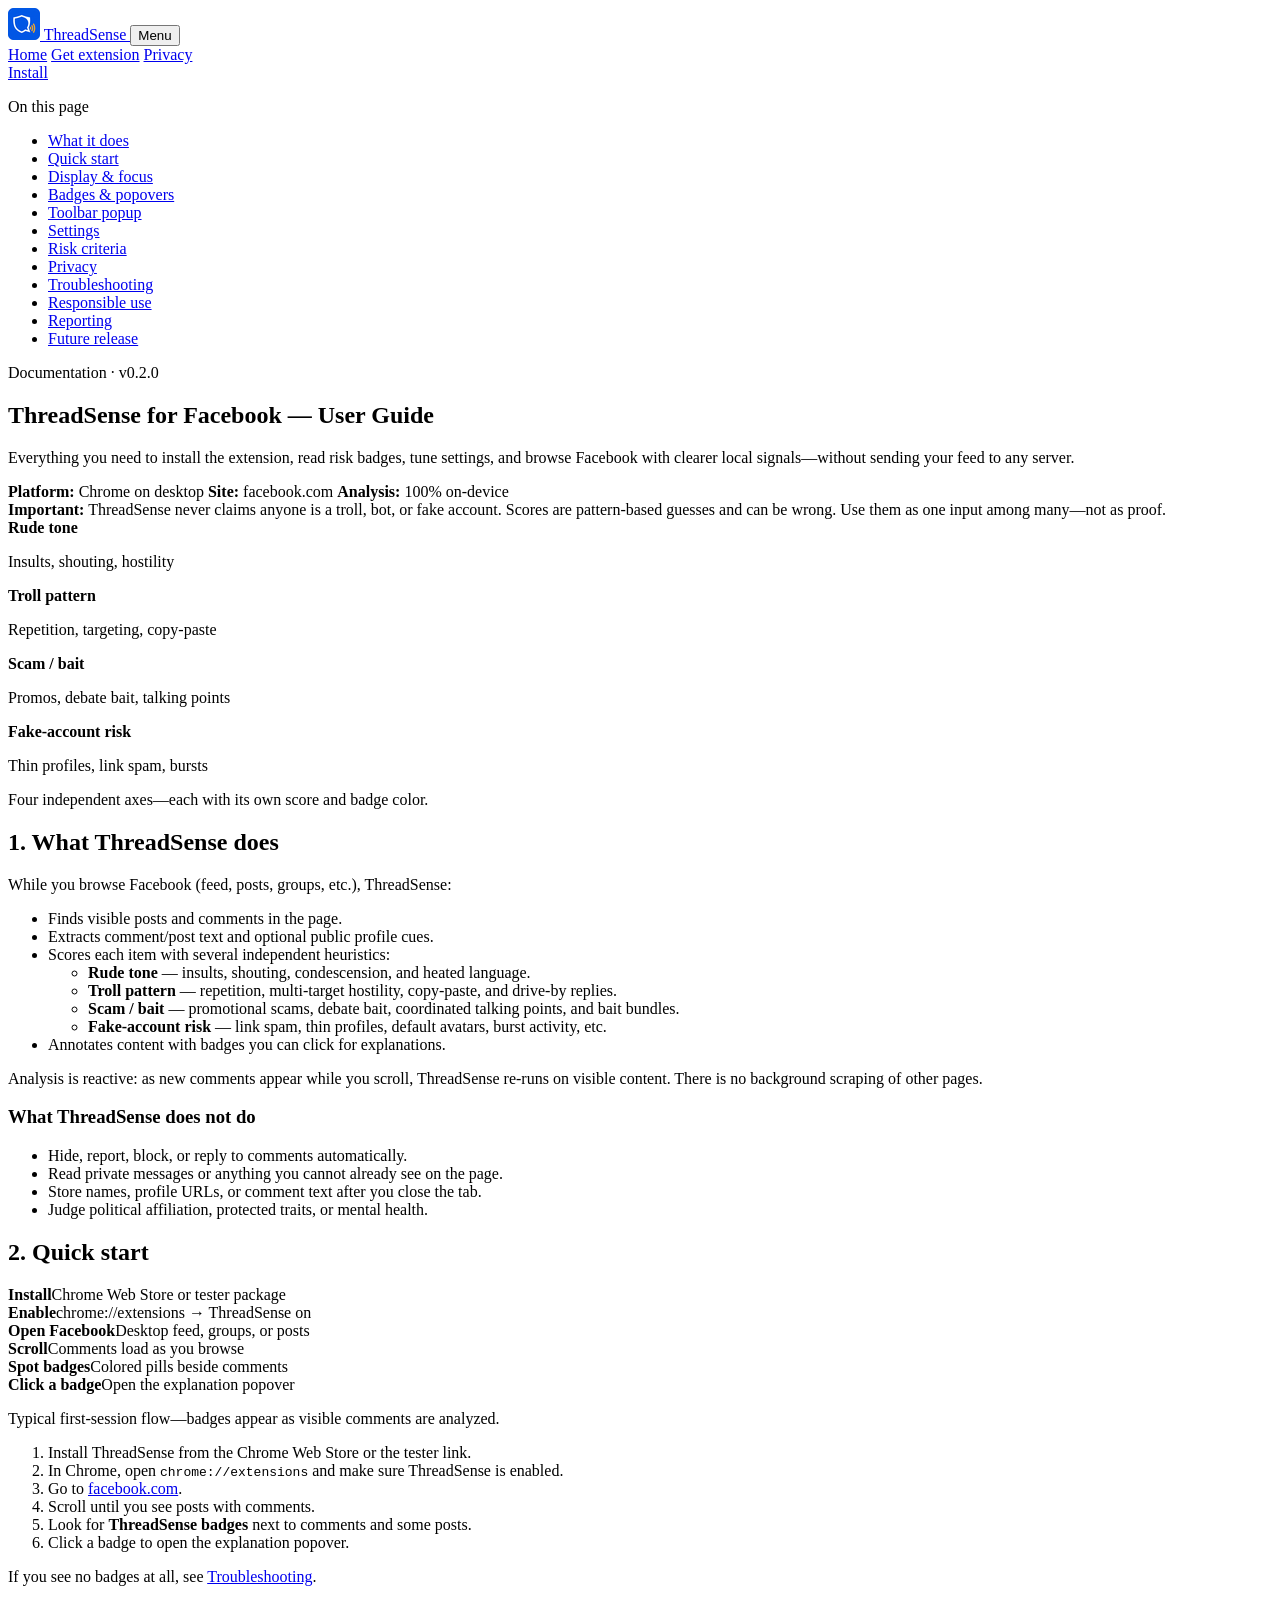
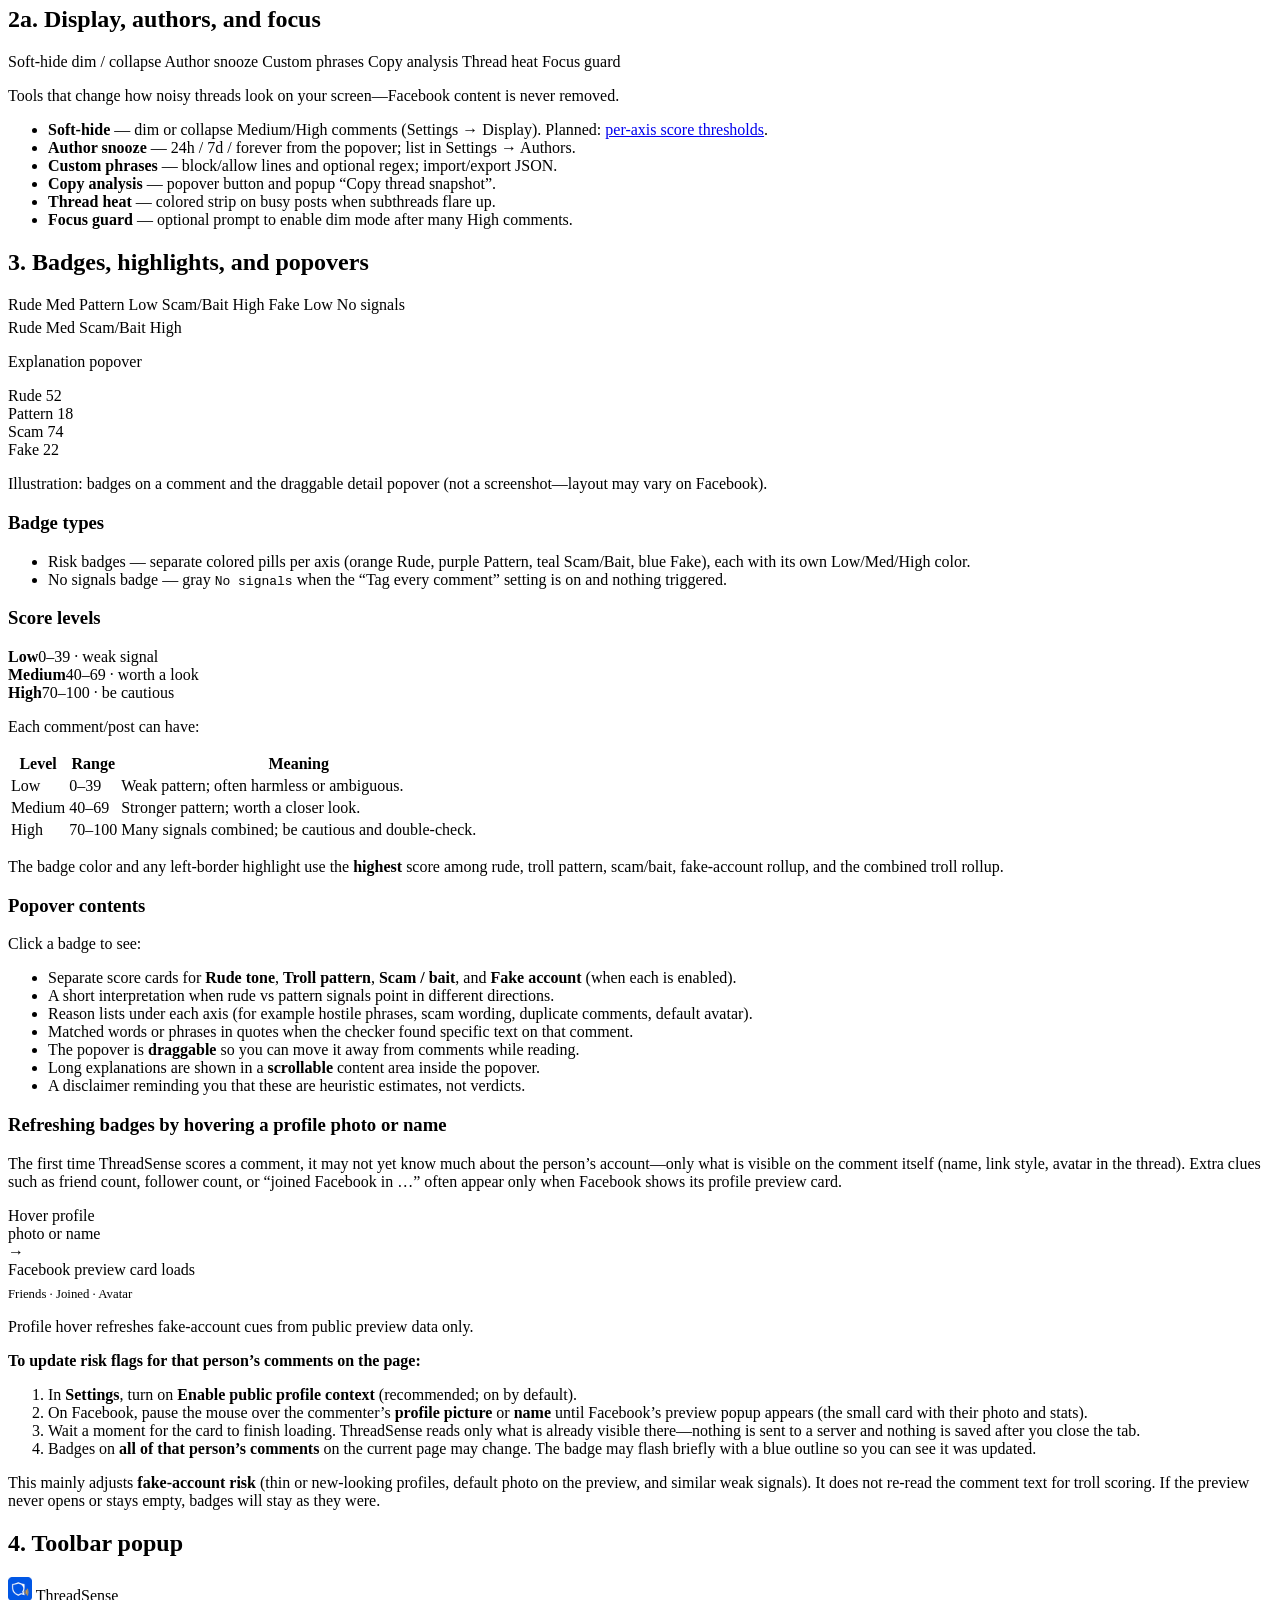
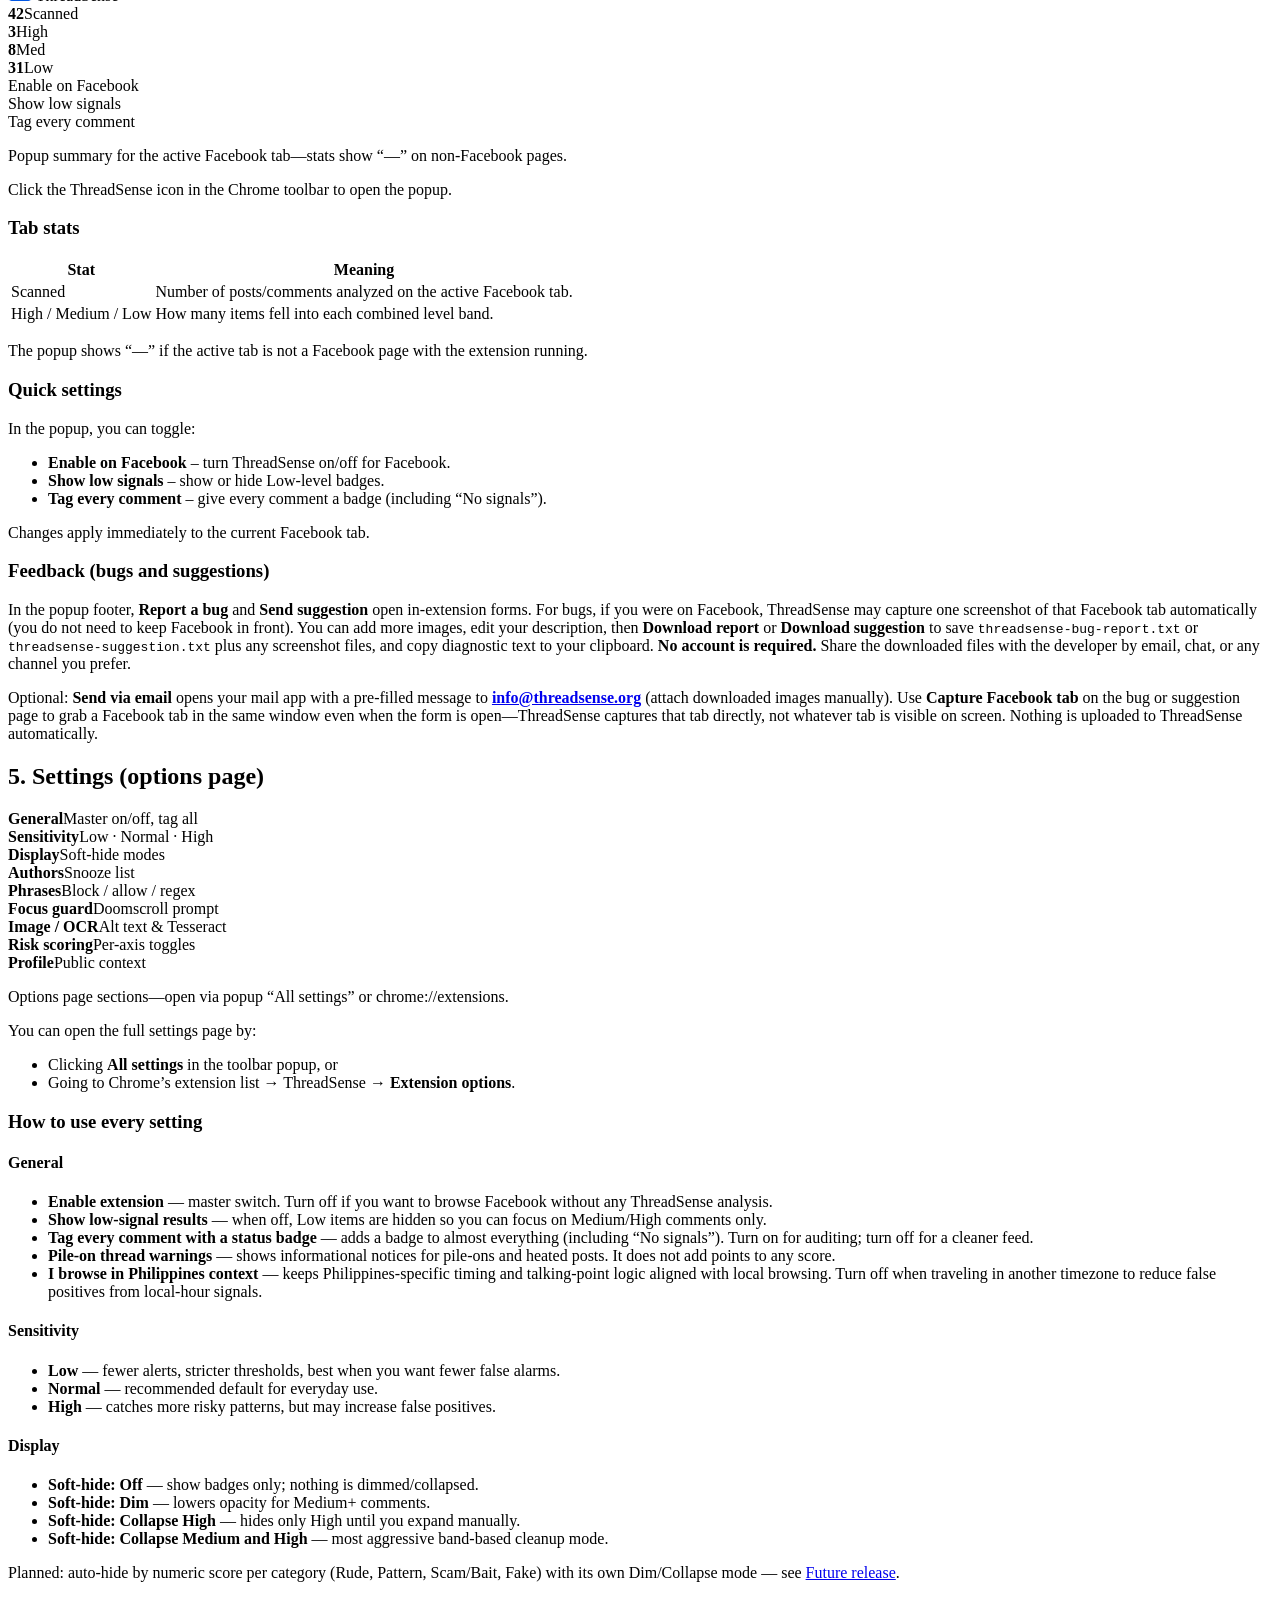
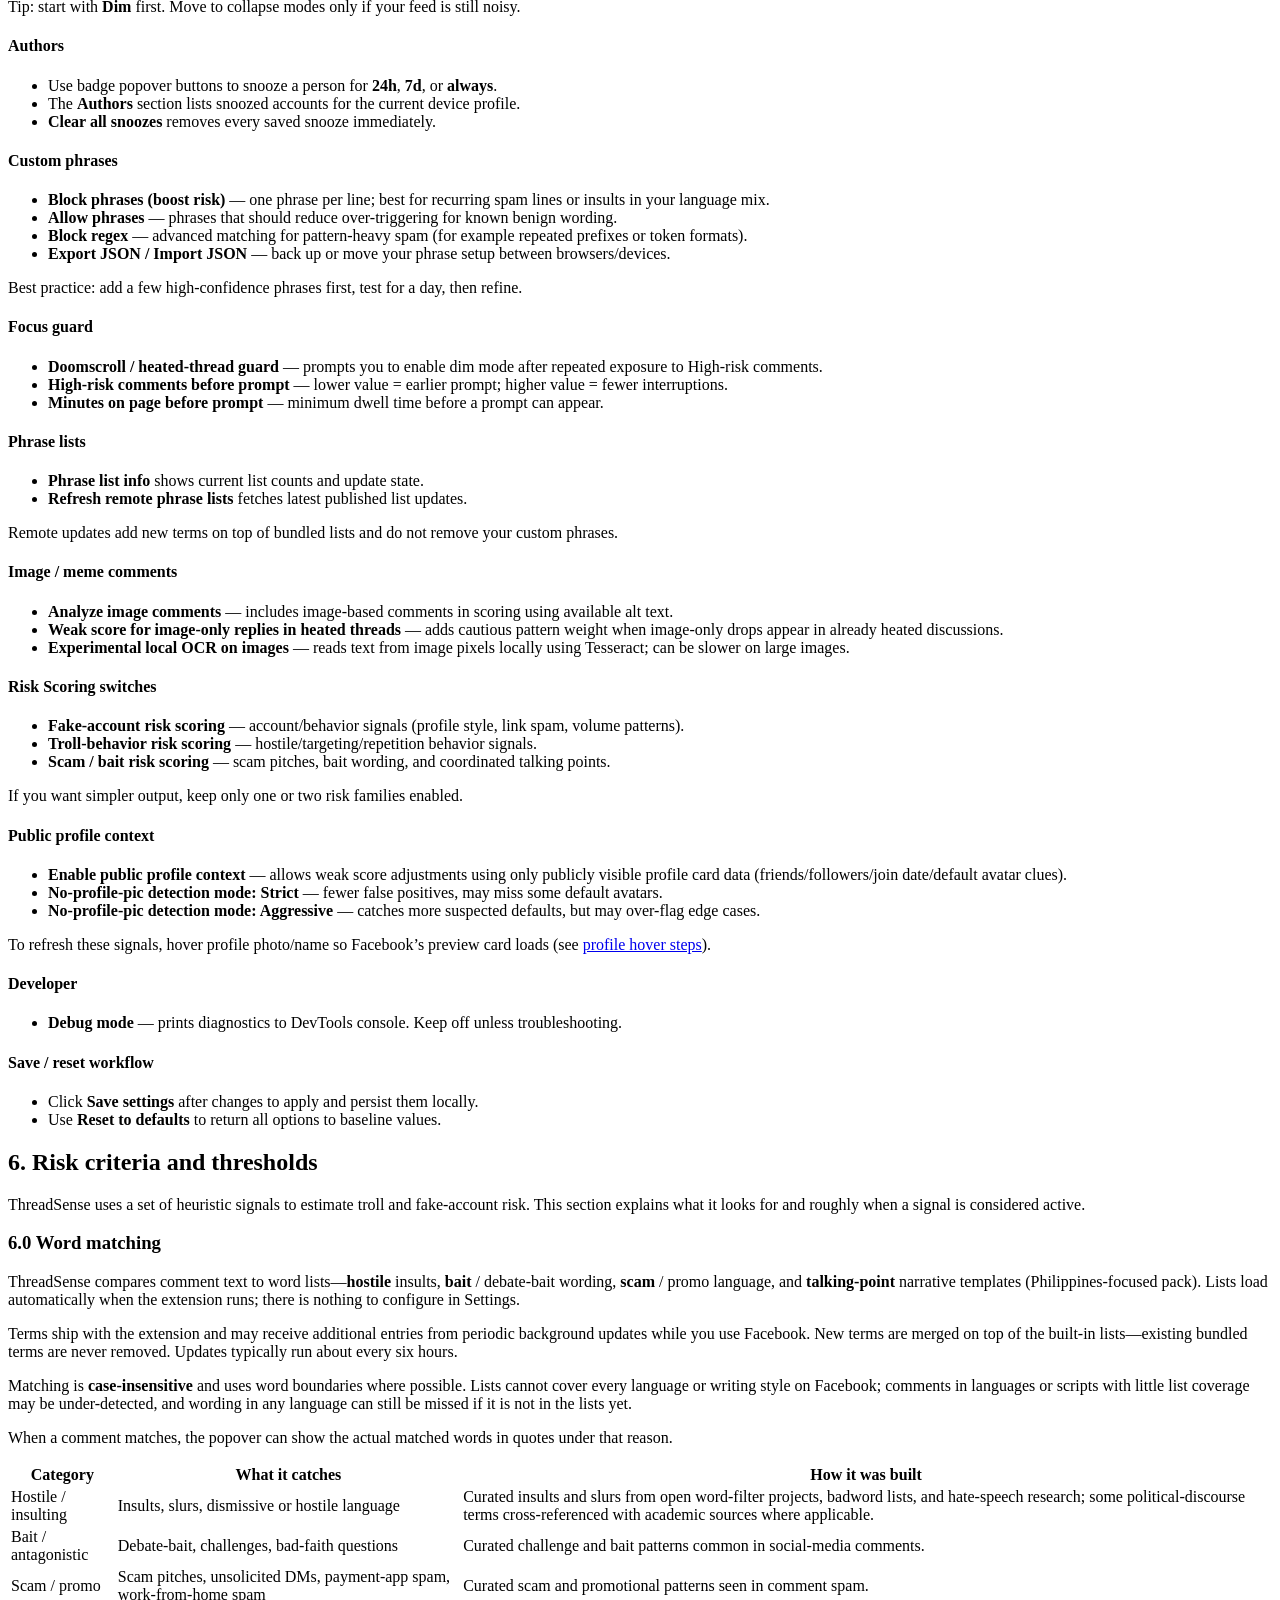
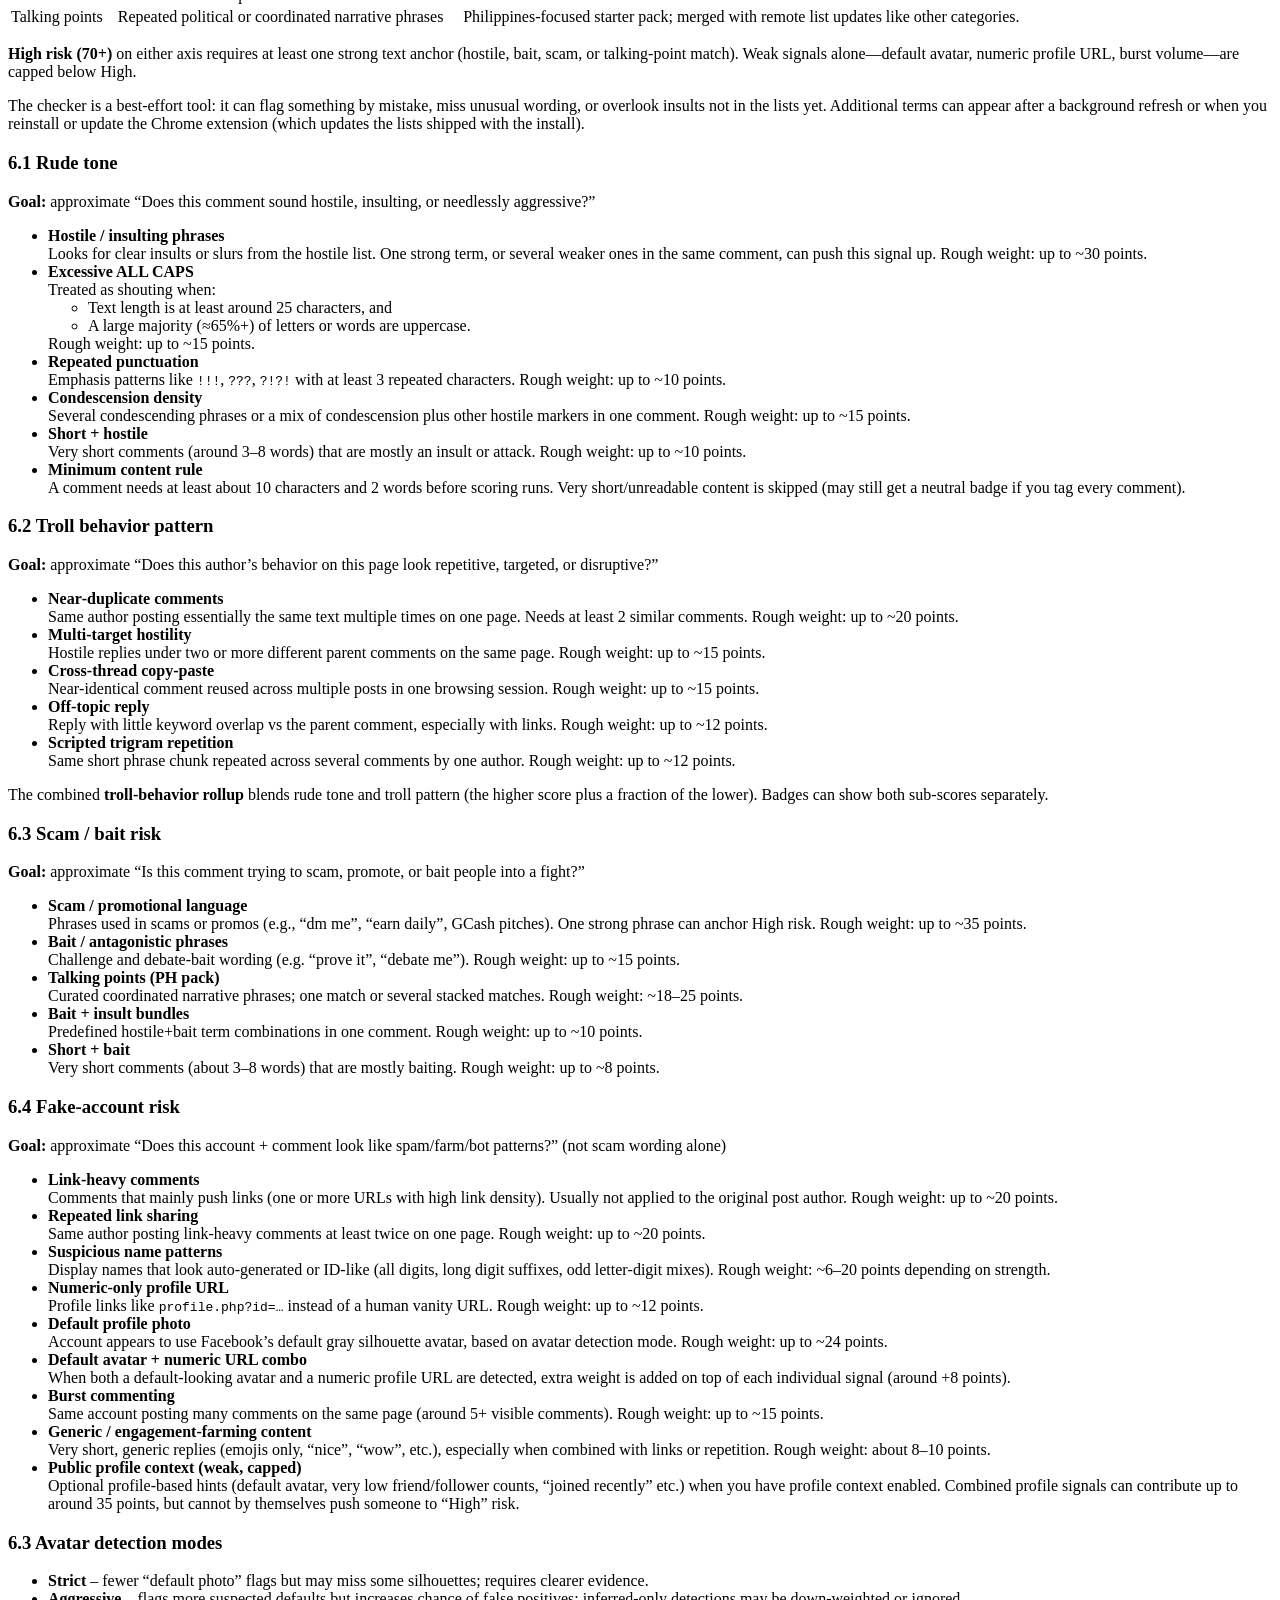
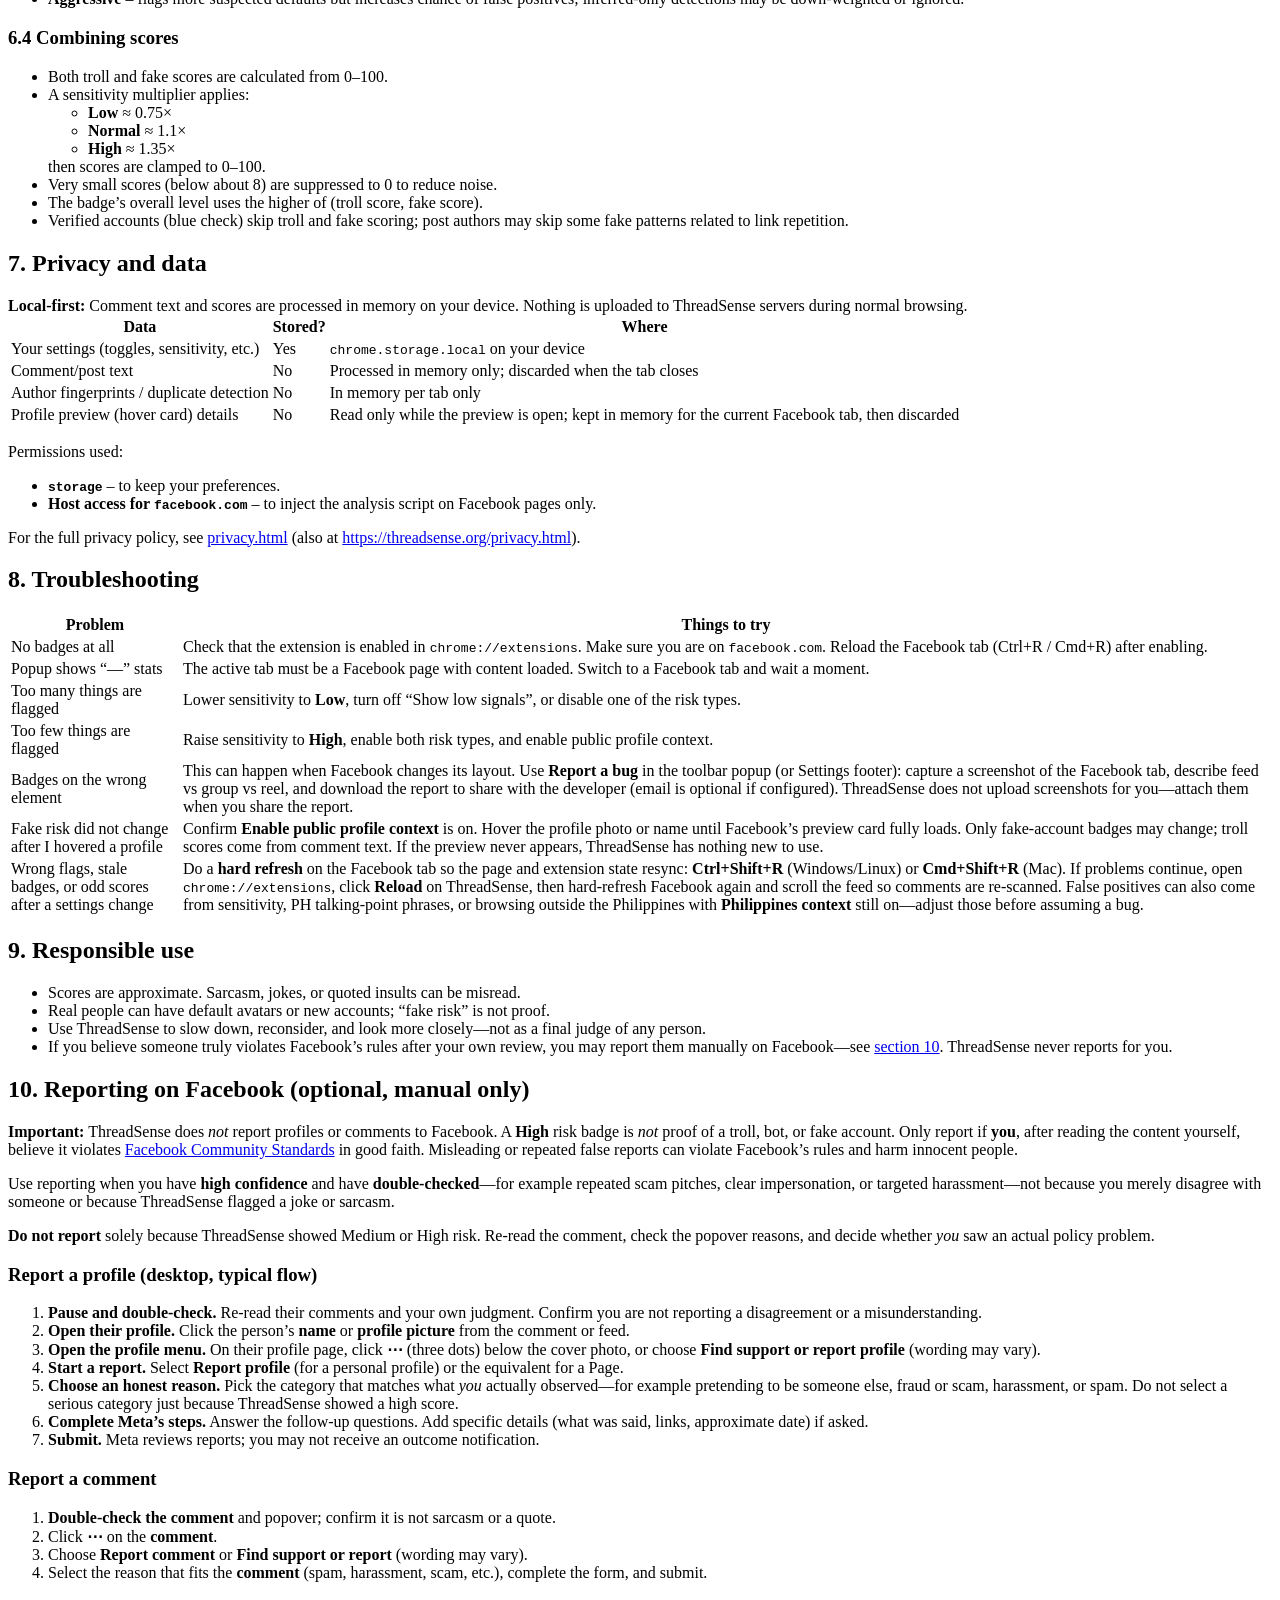
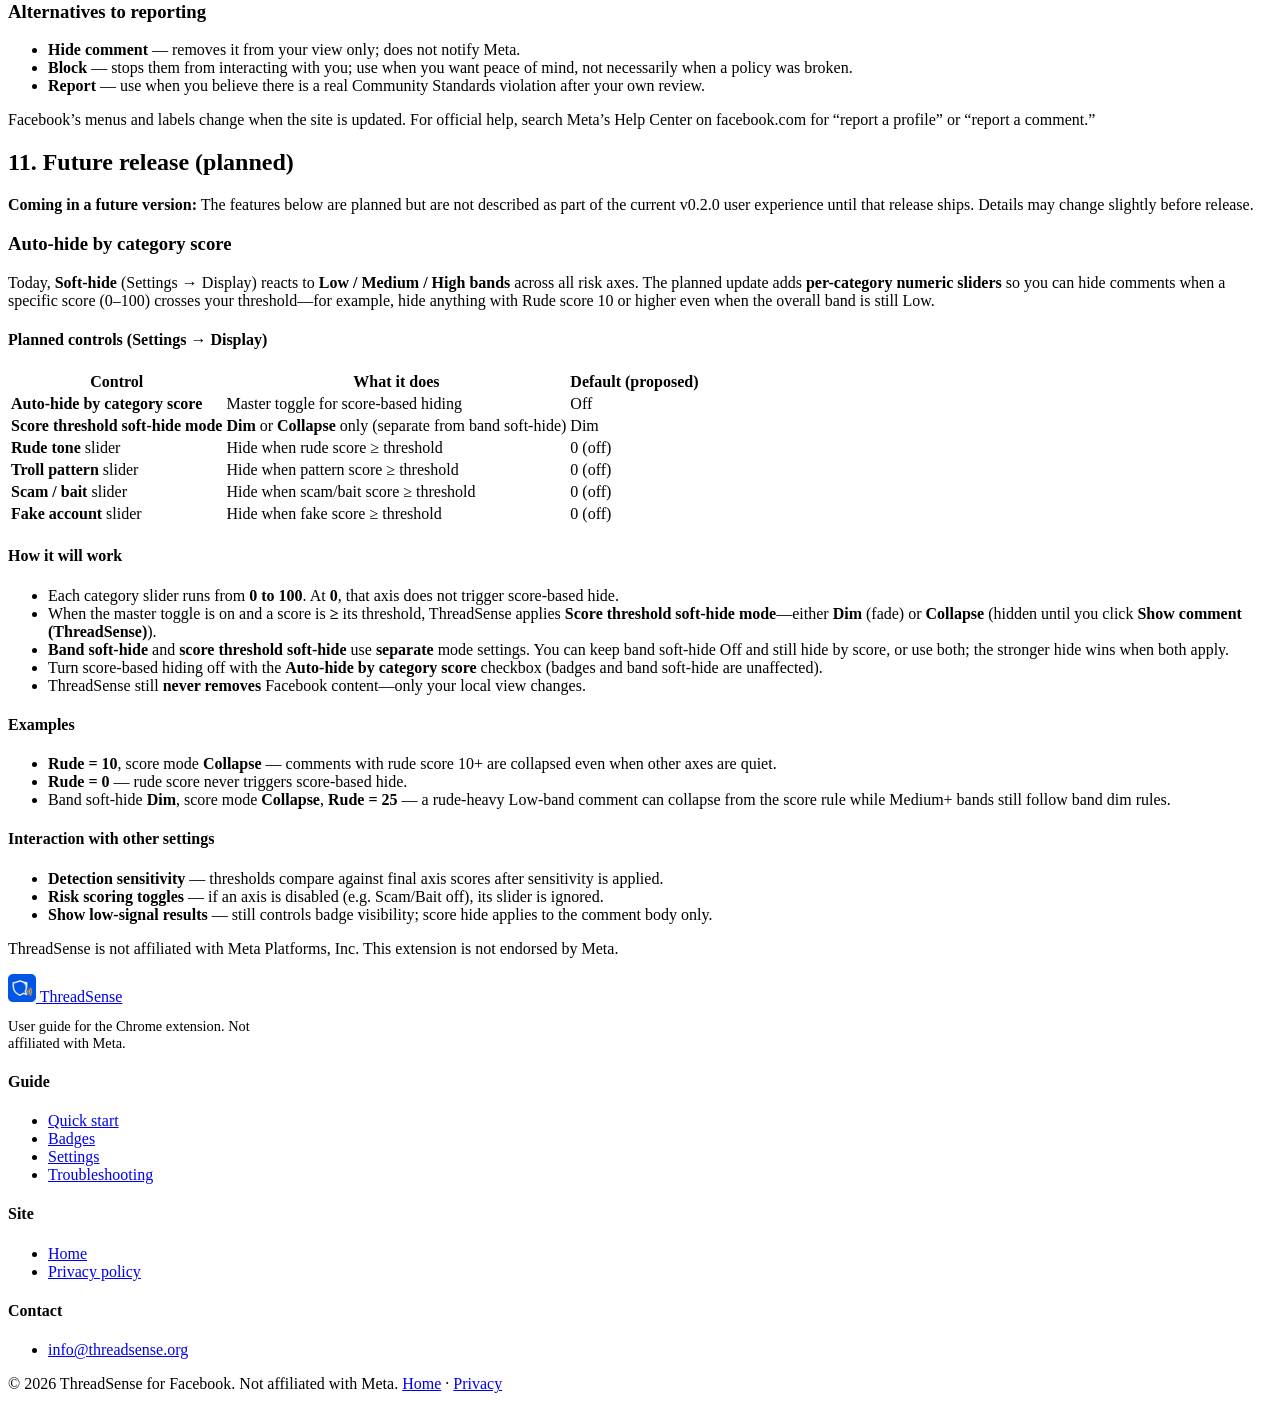
==== commit 80c67476: "Sync phrase-lists, docs, and icon assets from fbtrolldetector" ====
--- a/user-guide.html
+++ b/user-guide.html
@@ -4,119 +4,100 @@
   <meta charset="UTF-8">
   <title>ThreadSense for Facebook — User Guide</title>
   <meta name="viewport" content="width=device-width, initial-scale=1">
+  <meta name="description" content="Complete user guide for ThreadSense for Facebook: install, badges, settings, risk axes, privacy, and troubleshooting.">
+  <meta name="theme-color" content="#070b14">
   <link rel="icon" href="assets/icons/icon32.png" type="image/png" sizes="32x32">
   <link rel="icon" href="assets/icons/icon16.png" type="image/png" sizes="16x16">
   <link rel="apple-touch-icon" href="assets/icons/icon128.png">
-  <style>
-    body {
-      font-family: system-ui, -apple-system, BlinkMacSystemFont, "Segoe UI", sans-serif;
-      max-width: 900px;
-      margin: 2rem auto;
-      padding: 0 1rem 3rem;
-      line-height: 1.6;
-      color: #222;
-      background: #fafafa;
-    }
-    h1, h2, h3 {
-      color: #111;
-    }
-    h1 {
-      margin-bottom: 0.25rem;
-    }
-    h2 {
-      margin-top: 2rem;
-      border-bottom: 1px solid #ddd;
-      padding-bottom: 0.25rem;
-    }
-    h3 {
-      margin-top: 1.25rem;
-    }
-    code {
-      font-family: ui-monospace, SFMono-Regular, Menlo, Monaco, Consolas, "Liberation Mono", "Courier New", monospace;
-      background: #f0f0f0;
-      padding: 0.1rem 0.25rem;
-      border-radius: 3px;
-      font-size: 0.95em;
-    }
-    pre {
-      background: #111;
-      color: #f5f5f5;
-      padding: 0.75rem 1rem;
-      overflow-x: auto;
-      border-radius: 6px;
-      font-size: 0.9em;
-    }
-    pre code {
-      background: none;
-      padding: 0;
-      color: inherit;
-    }
-    table {
-      border-collapse: collapse;
-      width: 100%;
-      margin: 1rem 0;
-      font-size: 0.95em;
-    }
-    th, td {
-      border: 1px solid #ddd;
-      padding: 0.4rem 0.5rem;
-      text-align: left;
-      vertical-align: top;
-    }
-    th {
-      background: #f1f1f1;
-      font-weight: 600;
-    }
-    .badge {
-      font-weight: 600;
-    }
-    .notice {
-      padding: 0.75rem 1rem;
-      background: #fff3cd;
-      border: 1px solid #ffeeba;
-      border-radius: 4px;
-      margin: 1rem 0;
-      font-size: 0.95em;
-    }
-    .muted {
-      color: #666;
-      font-size: 0.9em;
-    }
-    a {
-      color: #0b63ce;
-      text-decoration: none;
-    }
-    a:hover {
-      text-decoration: underline;
-    }
-    ul {
-      margin-top: 0.25rem;
-    }
-    .site-nav {
-      margin-bottom: 1rem;
-      font-size: 0.95em;
-    }
-  </style>
+  <link rel="stylesheet" href="assets/css/site.css">
+  <link rel="stylesheet" href="assets/css/user-guide.css">
 </head>
-<body>
-  <nav class="site-nav" aria-label="ThreadSense site">
-    <a href="https://threadsense.org/">Privacy policy</a>
-  </nav>
-  <h1>ThreadSense for Facebook — User Guide</h1>
-  <p><strong>Version 0.2.0</strong></p>
-
-  <p>
-    ThreadSense is a Chrome extension that analyzes posts and comments you can already see on Facebook
-    desktop and shows local heuristic risk estimates for troll-like behavior and fake-account patterns.
-    It runs entirely in your browser and does not send data to any server.
-  </p>
-
-  <div class="notice">
-    <strong>Important:</strong> ThreadSense never claims anyone is a troll, bot, or fake account.
-    Scores are pattern-based guesses and can be wrong. Use them as one input among many—not as proof.
-  </div>
-
-  <h2>1. What ThreadSense does</h2>
+<body class="guide-page">
+  <div class="guide-bg" aria-hidden="true">
+    <div class="guide-bg__orb guide-bg__orb--1"></div>
+    <div class="guide-bg__orb guide-bg__orb--2"></div>
+  </div>
+
+  <header class="ts-site-header">
+    <div class="ts-container ts-site-header__inner">
+      <a class="ts-brand" href="index.html">
+        <img src="assets/icons/icon32.png" alt="" width="32" height="32">
+        ThreadSense
+      </a>
+      <button class="ts-nav-toggle" type="button" aria-expanded="false" aria-label="Open menu">Menu</button>
+      <nav class="ts-nav" aria-label="Primary">
+        <a href="index.html">Home</a>
+        <a href="index.html#get-extension">Get extension</a>
+        <a href="privacy.html">Privacy</a>
+      </nav>
+      <a class="ts-btn ts-btn--primary" href="index.html#get-extension">Install</a>
+    </div>
+  </header>
+
+  <div class="ts-container guide-layout">
+    <aside class="guide-sidebar" aria-label="On this page">
+      <p class="guide-sidebar__label">On this page</p>
+      <ul class="guide-toc">
+        <li><a href="#what-it-does">What it does</a></li>
+        <li><a href="#quick-start">Quick start</a></li>
+        <li><a href="#display-tools">Display &amp; focus</a></li>
+        <li><a href="#badges">Badges &amp; popovers</a></li>
+        <li><a href="#popup">Toolbar popup</a></li>
+        <li><a href="#settings">Settings</a></li>
+        <li><a href="#risk-criteria">Risk criteria</a></li>
+        <li><a href="#privacy">Privacy</a></li>
+        <li><a href="#troubleshooting">Troubleshooting</a></li>
+        <li><a href="#responsible-use">Responsible use</a></li>
+        <li><a href="#reporting-on-facebook">Reporting</a></li>
+        <li><a href="#future-release">Future release</a></li>
+      </ul>
+    </aside>
+
+    <article class="guide-main">
+      <header class="guide-hero reveal">
+        <p class="guide-hero__eyebrow"><span aria-hidden="true"></span> Documentation · v0.2.0</p>
+        <h1>ThreadSense for Facebook — User Guide</h1>
+        <p class="guide-hero__lead">
+          Everything you need to install the extension, read risk badges, tune settings, and browse Facebook
+          with clearer local signals—without sending your feed to any server.
+        </p>
+        <div class="guide-hero__meta">
+          <span><strong>Platform:</strong> Chrome on desktop</span>
+          <span><strong>Site:</strong> facebook.com</span>
+          <span><strong>Analysis:</strong> 100% on-device</span>
+        </div>
+      </header>
+
+      <div class="notice reveal">
+        <strong>Important:</strong> ThreadSense never claims anyone is a troll, bot, or fake account.
+        Scores are pattern-based guesses and can be wrong. Use them as one input among many—not as proof.
+      </div>
+
+      <div class="guide-visual reveal" aria-hidden="true">
+        <div class="guide-visual__body">
+          <div class="axis-legend">
+            <div class="axis-legend__item axis-legend__item--rude">
+              <span class="axis-legend__swatch"></span>
+              <div><strong>Rude tone</strong><p>Insults, shouting, hostility</p></div>
+            </div>
+            <div class="axis-legend__item axis-legend__item--pattern">
+              <span class="axis-legend__swatch"></span>
+              <div><strong>Troll pattern</strong><p>Repetition, targeting, copy-paste</p></div>
+            </div>
+            <div class="axis-legend__item axis-legend__item--scam">
+              <span class="axis-legend__swatch"></span>
+              <div><strong>Scam / bait</strong><p>Promos, debate bait, talking points</p></div>
+            </div>
+            <div class="axis-legend__item axis-legend__item--fake">
+              <span class="axis-legend__swatch"></span>
+              <div><strong>Fake-account risk</strong><p>Thin profiles, link spam, bursts</p></div>
+            </div>
+          </div>
+        </div>
+        <p class="guide-visual__caption">Four independent axes—each with its own score and badge color.</p>
+      </div>
+
+  <h2 id="what-it-does">1. What ThreadSense does</h2>
 
   <p>While you browse Facebook (feed, posts, groups, etc.), ThreadSense:</p>
   <ul>
@@ -146,7 +127,21 @@
     <li>Judge political affiliation, protected traits, or mental health.</li>
   </ul>
 
-  <h2>2. Quick start</h2>
+  <h2 id="quick-start">2. Quick start</h2>
+
+  <div class="guide-visual reveal" aria-labelledby="quick-start-visual">
+    <div class="guide-visual__body" id="quick-start-visual">
+      <div class="step-flow">
+        <div class="step-flow__item"><strong>Install</strong><span>Chrome Web Store or tester package</span></div>
+        <div class="step-flow__item"><strong>Enable</strong><span>chrome://extensions → ThreadSense on</span></div>
+        <div class="step-flow__item"><strong>Open Facebook</strong><span>Desktop feed, groups, or posts</span></div>
+        <div class="step-flow__item"><strong>Scroll</strong><span>Comments load as you browse</span></div>
+        <div class="step-flow__item"><strong>Spot badges</strong><span>Colored pills beside comments</span></div>
+        <div class="step-flow__item"><strong>Click a badge</strong><span>Open the explanation popover</span></div>
+      </div>
+    </div>
+    <p class="guide-visual__caption">Typical first-session flow—badges appear as visible comments are analyzed.</p>
+  </div>
 
   <ol>
     <li>Install ThreadSense from the Chrome Web Store or the tester link.</li>
@@ -160,6 +155,21 @@
   <p>If you see no badges at all, see <a href="#troubleshooting">Troubleshooting</a>.</p>
 
   <h2 id="display-tools">2a. Display, authors, and focus</h2>
+
+  <div class="guide-visual reveal">
+    <div class="guide-visual__body">
+      <div class="feature-chips">
+        <span class="feature-chip">Soft-hide dim / collapse</span>
+        <span class="feature-chip">Author snooze</span>
+        <span class="feature-chip">Custom phrases</span>
+        <span class="feature-chip">Copy analysis</span>
+        <span class="feature-chip">Thread heat</span>
+        <span class="feature-chip">Focus guard</span>
+      </div>
+    </div>
+    <p class="guide-visual__caption">Tools that change how noisy threads look on your screen—Facebook content is never removed.</p>
+  </div>
+
   <ul>
     <li><strong>Soft-hide</strong> — dim or collapse Medium/High comments (Settings → Display). Planned:
       <a href="#future-release">per-axis score thresholds</a>.</li>
@@ -170,7 +180,42 @@
     <li><strong>Focus guard</strong> — optional prompt to enable dim mode after many High comments.</li>
   </ul>
 
-  <h2>3. Badges, highlights, and popovers</h2>
+  <h2 id="badges">3. Badges, highlights, and popovers</h2>
+
+  <div class="guide-visual reveal">
+    <div class="guide-visual__body">
+      <div class="badge-showcase" aria-hidden="true">
+        <span class="badge-pill badge-pill--rude">Rude Med</span>
+        <span class="badge-pill badge-pill--pattern">Pattern Low</span>
+        <span class="badge-pill badge-pill--scam">Scam/Bait High</span>
+        <span class="badge-pill badge-pill--fake">Fake Low</span>
+        <span class="badge-pill badge-pill--neutral">No signals</span>
+      </div>
+      <div class="mock-feed">
+        <div class="mock-feed__comment">
+          <div class="mock-feed__avatar"></div>
+          <div class="mock-feed__lines">
+            <div class="mock-feed__line mock-feed__line--med"></div>
+            <div class="mock-feed__line"></div>
+            <div class="badge-showcase" style="margin: 0.35rem 0 0;">
+              <span class="badge-pill badge-pill--rude">Rude Med</span>
+              <span class="badge-pill badge-pill--scam">Scam/Bait High</span>
+            </div>
+          </div>
+        </div>
+        <div class="mock-popover">
+          <p class="mock-popover__title">Explanation popover</p>
+          <div class="mock-popover__scores">
+            <div class="mock-score mock-score--rude">Rude 52</div>
+            <div class="mock-score mock-score--pattern">Pattern 18</div>
+            <div class="mock-score mock-score--scam">Scam 74</div>
+            <div class="mock-score mock-score--fake">Fake 22</div>
+          </div>
+        </div>
+      </div>
+    </div>
+    <p class="guide-visual__caption">Illustration: badges on a comment and the draggable detail popover (not a screenshot—layout may vary on Facebook).</p>
+  </div>
 
   <h3>Badge types</h3>
   <ul>
@@ -185,6 +230,12 @@
   </ul>
 
   <h3>Score levels</h3>
+
+  <div class="level-bands reveal" aria-hidden="true">
+    <div class="level-band level-band--low"><strong>Low</strong>0–39 · weak signal</div>
+    <div class="level-band level-band--med"><strong>Medium</strong>40–69 · worth a look</div>
+    <div class="level-band level-band--high"><strong>High</strong>70–100 · be cautious</div>
+  </div>
 
   <p>Each comment/post can have:</p>
   <table>
@@ -240,6 +291,20 @@
     friend count, follower count, or “joined Facebook in …” often appear only when Facebook shows its
     profile preview card.
   </p>
+
+  <div class="guide-visual reveal">
+    <div class="guide-visual__body">
+      <div class="hover-demo" aria-hidden="true">
+        <div class="hover-demo__panel">Hover profile<br>photo or name</div>
+        <div class="hover-demo__arrow" aria-hidden="true">→</div>
+        <div class="hover-demo__panel">
+          <div class="hover-demo__card">Facebook preview card loads</div>
+          <p style="margin: 0.5rem 0 0; font-size: 0.8rem;">Friends · Joined · Avatar</p>
+        </div>
+      </div>
+    </div>
+    <p class="guide-visual__caption">Profile hover refreshes fake-account cues from public preview data only.</p>
+  </div>
 
   <p><strong>To update risk flags for that person’s comments on the page:</strong></p>
   <ol>
@@ -258,7 +323,30 @@
     never opens or stays empty, badges will stay as they were.
   </p>
 
-  <h2>4. Toolbar popup</h2>
+  <h2 id="popup">4. Toolbar popup</h2>
+
+  <div class="guide-visual reveal">
+    <div class="guide-visual__body">
+      <div class="mock-popup" aria-hidden="true">
+        <div class="mock-popup__head">
+          <img src="assets/icons/icon32.png" alt="" width="24" height="24">
+          ThreadSense
+        </div>
+        <div class="mock-popup__stats">
+          <div class="mock-popup__stat"><strong>42</strong><span>Scanned</span></div>
+          <div class="mock-popup__stat"><strong>3</strong><span>High</span></div>
+          <div class="mock-popup__stat"><strong>8</strong><span>Med</span></div>
+          <div class="mock-popup__stat"><strong>31</strong><span>Low</span></div>
+        </div>
+        <div class="mock-popup__toggles">
+          <div class="mock-popup__row">Enable on Facebook <span class="mock-toggle"></span></div>
+          <div class="mock-popup__row">Show low signals <span class="mock-toggle mock-toggle--off"></span></div>
+          <div class="mock-popup__row">Tag every comment <span class="mock-toggle mock-toggle--off"></span></div>
+        </div>
+      </div>
+    </div>
+    <p class="guide-visual__caption">Popup summary for the active Facebook tab—stats show “—” on non-Facebook pages.</p>
+  </div>
 
   <p>Click the ThreadSense icon in the Chrome toolbar to open the popup.</p>
 
@@ -313,7 +401,24 @@
     captures that tab directly, not whatever tab is visible on screen. Nothing is uploaded to ThreadSense automatically.
   </p>
 
-  <h2>5. Settings (options page)</h2>
+  <h2 id="settings">5. Settings (options page)</h2>
+
+  <div class="guide-visual reveal">
+    <div class="guide-visual__body">
+      <div class="settings-grid" aria-hidden="true">
+        <div class="settings-grid__card"><strong>General</strong>Master on/off, tag all</div>
+        <div class="settings-grid__card"><strong>Sensitivity</strong>Low · Normal · High</div>
+        <div class="settings-grid__card"><strong>Display</strong>Soft-hide modes</div>
+        <div class="settings-grid__card"><strong>Authors</strong>Snooze list</div>
+        <div class="settings-grid__card"><strong>Phrases</strong>Block / allow / regex</div>
+        <div class="settings-grid__card"><strong>Focus guard</strong>Doomscroll prompt</div>
+        <div class="settings-grid__card"><strong>Image / OCR</strong>Alt text &amp; Tesseract</div>
+        <div class="settings-grid__card"><strong>Risk scoring</strong>Per-axis toggles</div>
+        <div class="settings-grid__card"><strong>Profile</strong>Public context</div>
+      </div>
+    </div>
+    <p class="guide-visual__caption">Options page sections—open via popup “All settings” or chrome://extensions.</p>
+  </div>
 
   <p>You can open the full settings page by:</p>
   <ul>
@@ -416,7 +521,7 @@
     <li>Use <strong>Reset to defaults</strong> to return all options to baseline values.</li>
   </ul>
 
-  <h2>6. Risk criteria and thresholds</h2>
+  <h2 id="risk-criteria">6. Risk criteria and thresholds</h2>
 
   <p>
     ThreadSense uses a set of heuristic signals to estimate troll and fake-account risk. This section
@@ -673,7 +778,11 @@
     <li>Verified accounts (blue check) skip troll and fake scoring; post authors may skip some fake patterns related to link repetition.</li>
   </ul>
 
-  <h2>7. Privacy and data</h2>
+  <h2 id="privacy">7. Privacy and data</h2>
+
+  <div class="notice notice--info reveal">
+    <strong>Local-first:</strong> Comment text and scores are processed in memory on your device. Nothing is uploaded to ThreadSense servers during normal browsing.
+  </div>
 
   <table>
     <thead>
@@ -715,7 +824,8 @@
 
   <p class="muted">
     For the full privacy policy, see
-    <a href="https://threadsense.org/">https://threadsense.org/</a>.
+    <a href="privacy.html">privacy.html</a> (also at
+    <a href="https://threadsense.org/privacy.html">https://threadsense.org/privacy.html</a>).
   </p>
 
   <h2 id="troubleshooting">8. Troubleshooting</h2>
@@ -779,7 +889,7 @@
     </tbody>
   </table>
 
-  <h2>9. Responsible use</h2>
+  <h2 id="responsible-use">9. Responsible use</h2>
 
   <ul>
     <li>Scores are approximate. Sarcasm, jokes, or quoted insults can be misread.</li>
@@ -926,8 +1036,51 @@
     ThreadSense is not affiliated with Meta Platforms, Inc. This extension is not endorsed by Meta.
   </p>
 
-  <p class="muted">
-    © 2026 ThreadSense for Facebook. All rights reserved.
-  </p>
+    </article>
+  </div>
+
+  <footer class="ts-site-footer">
+    <div class="ts-container">
+      <div class="ts-site-footer__grid">
+        <div>
+          <a class="ts-brand" href="index.html">
+            <img src="assets/icons/icon32.png" alt="" width="28" height="28">
+            ThreadSense
+          </a>
+          <p style="margin: 0.75rem 0 0; font-size: 0.9rem; color: var(--ts-muted); max-width: 16rem;">
+            User guide for the Chrome extension. Not affiliated with Meta.
+          </p>
+        </div>
+        <div>
+          <h4>Guide</h4>
+          <ul>
+            <li><a href="#quick-start">Quick start</a></li>
+            <li><a href="#badges">Badges</a></li>
+            <li><a href="#settings">Settings</a></li>
+            <li><a href="#troubleshooting">Troubleshooting</a></li>
+          </ul>
+        </div>
+        <div>
+          <h4>Site</h4>
+          <ul>
+            <li><a href="index.html">Home</a></li>
+            <li><a href="privacy.html">Privacy policy</a></li>
+          </ul>
+        </div>
+        <div>
+          <h4>Contact</h4>
+          <ul>
+            <li><a href="mailto:info@threadsense.org">info@threadsense.org</a></li>
+          </ul>
+        </div>
+      </div>
+      <div class="ts-site-footer__bottom">
+        <span>© 2026 ThreadSense for Facebook. Not affiliated with Meta.</span>
+        <span><a href="index.html">Home</a> · <a href="privacy.html">Privacy</a></span>
+      </div>
+    </div>
+  </footer>
+
+  <script src="assets/js/user-guide.js"></script>
 </body>
 </html>
